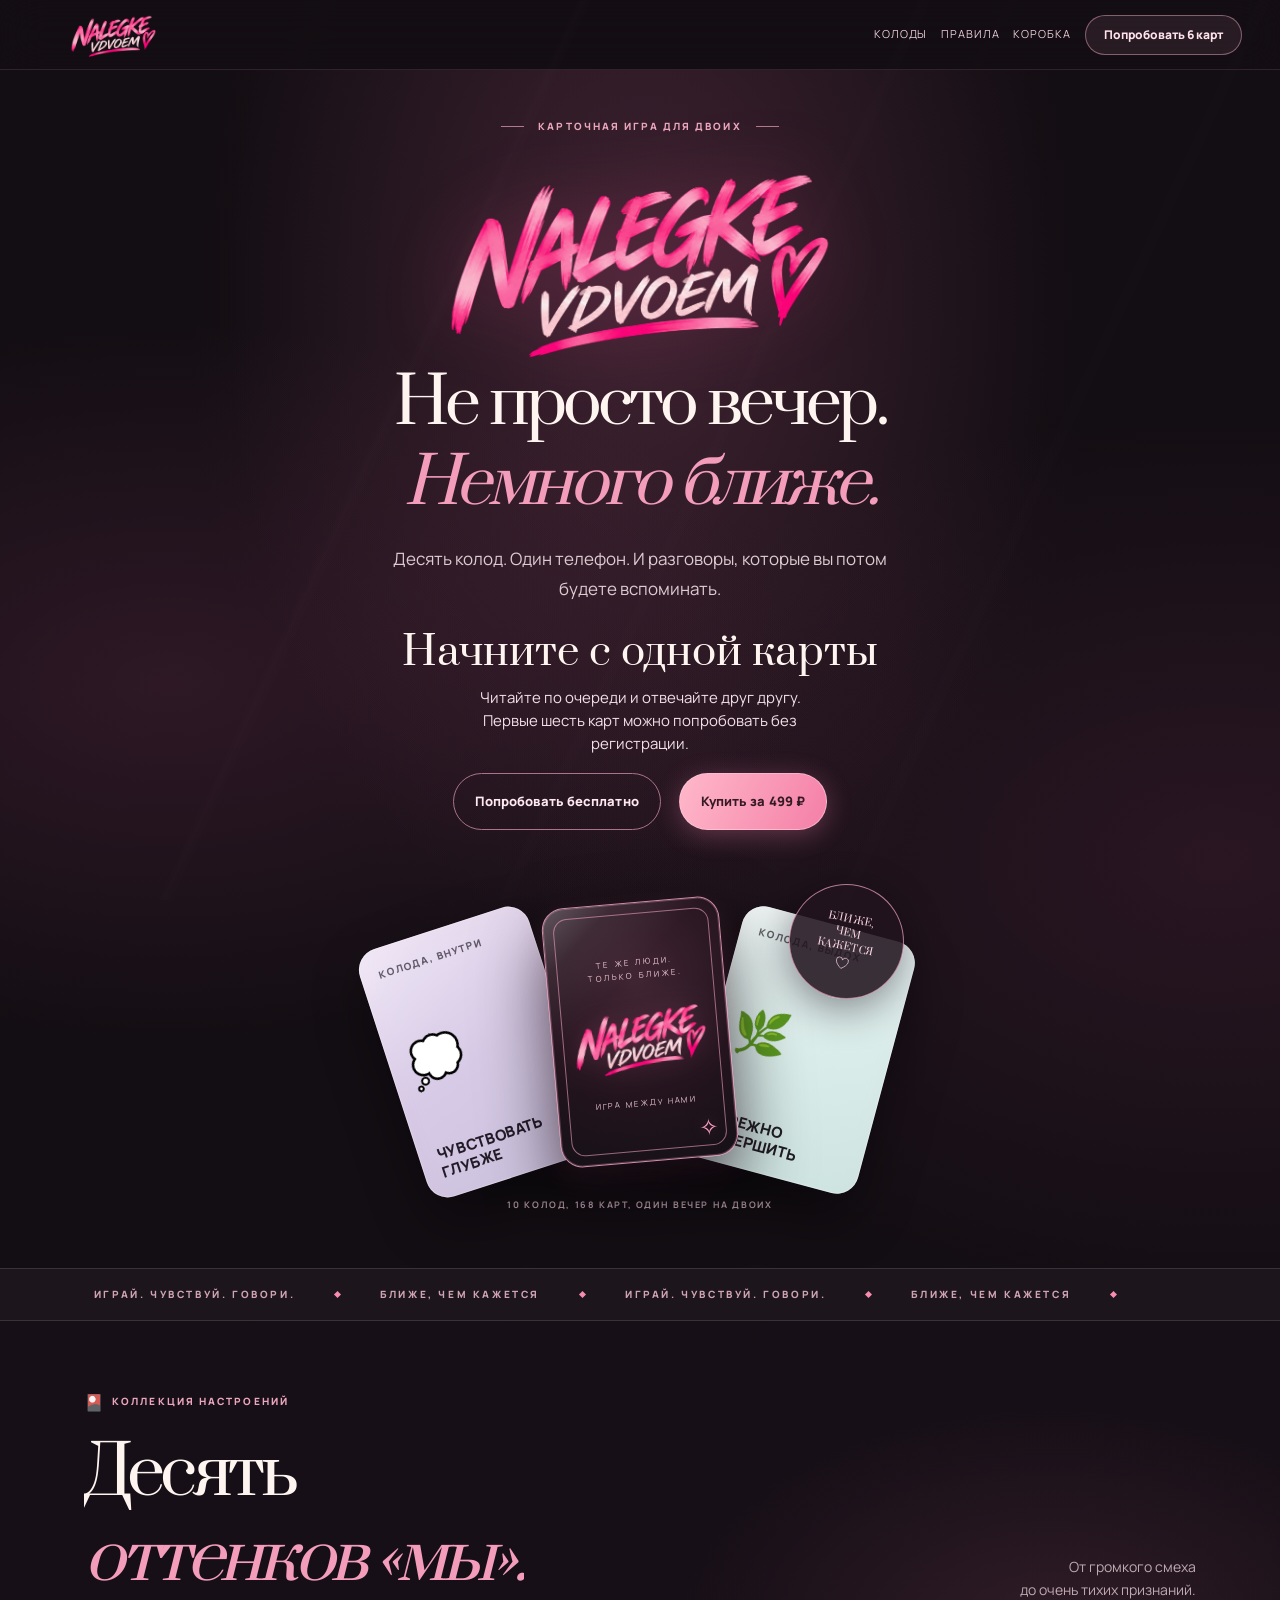
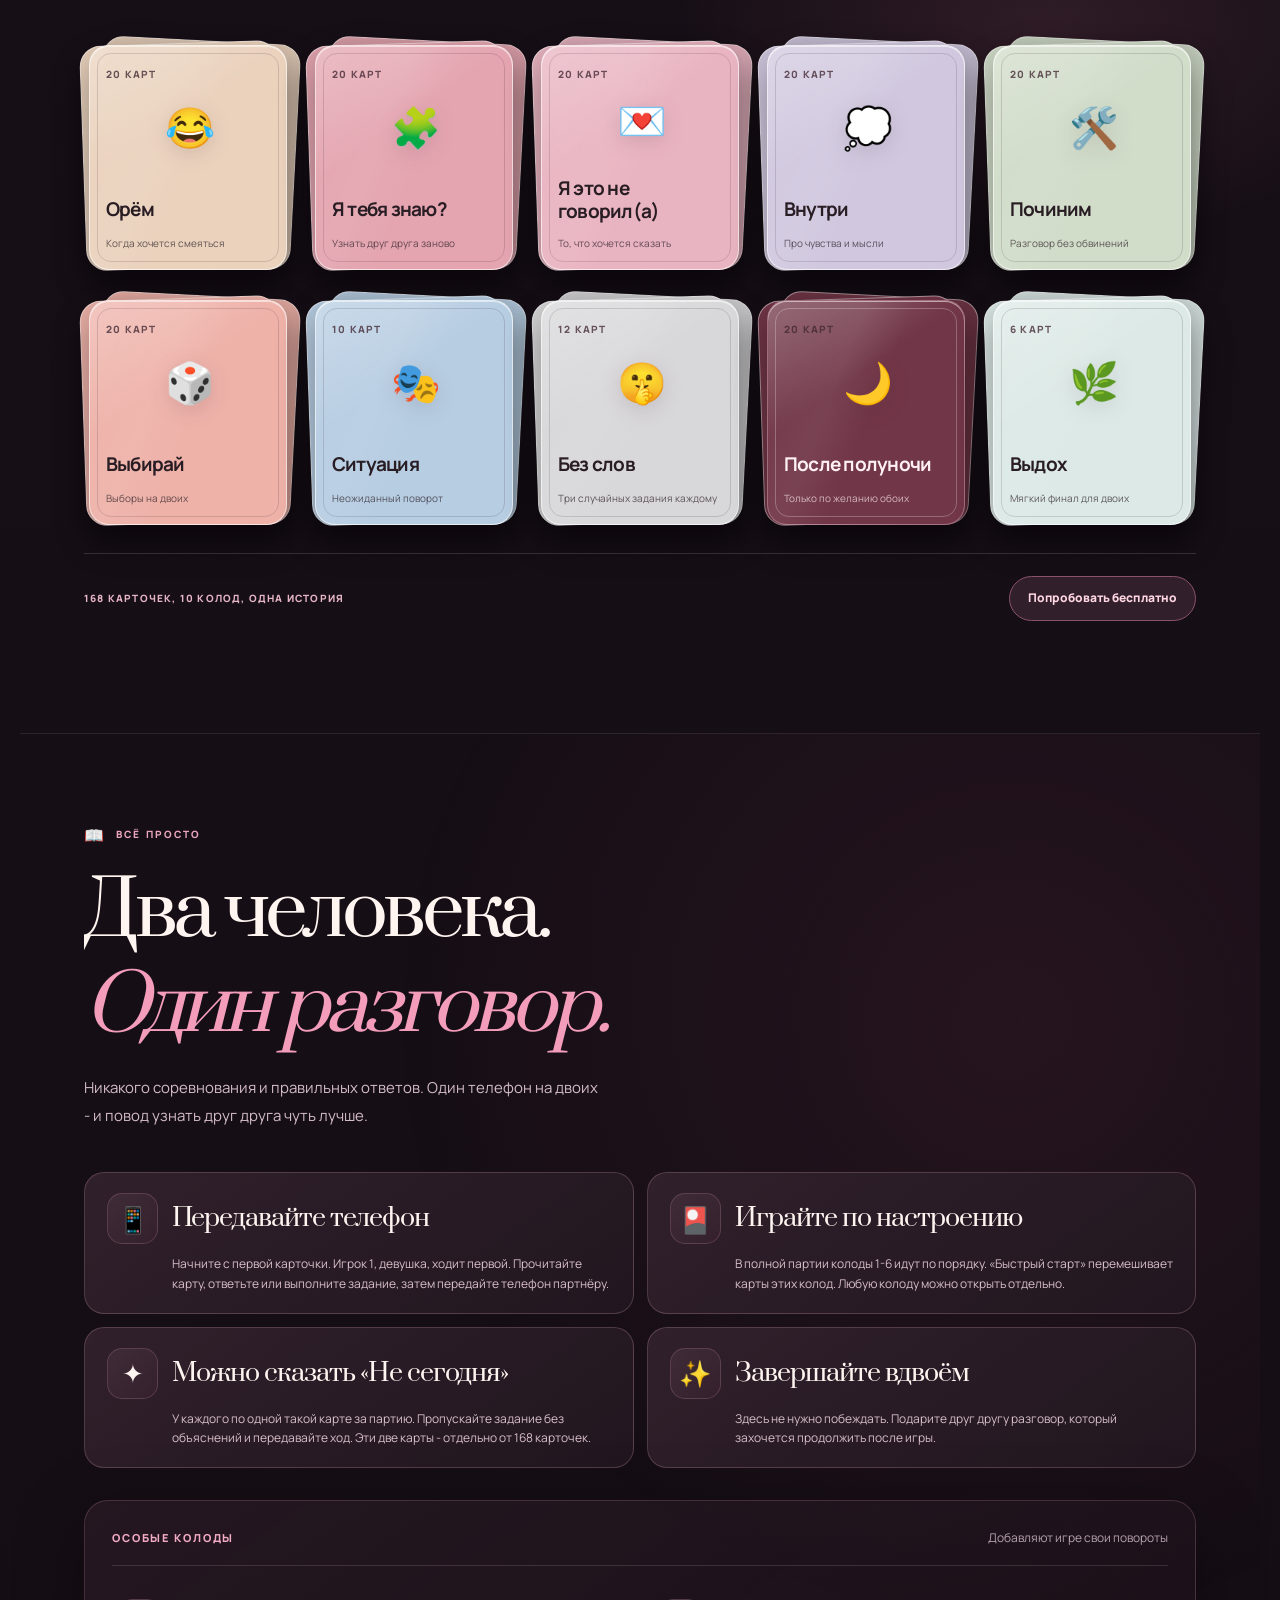
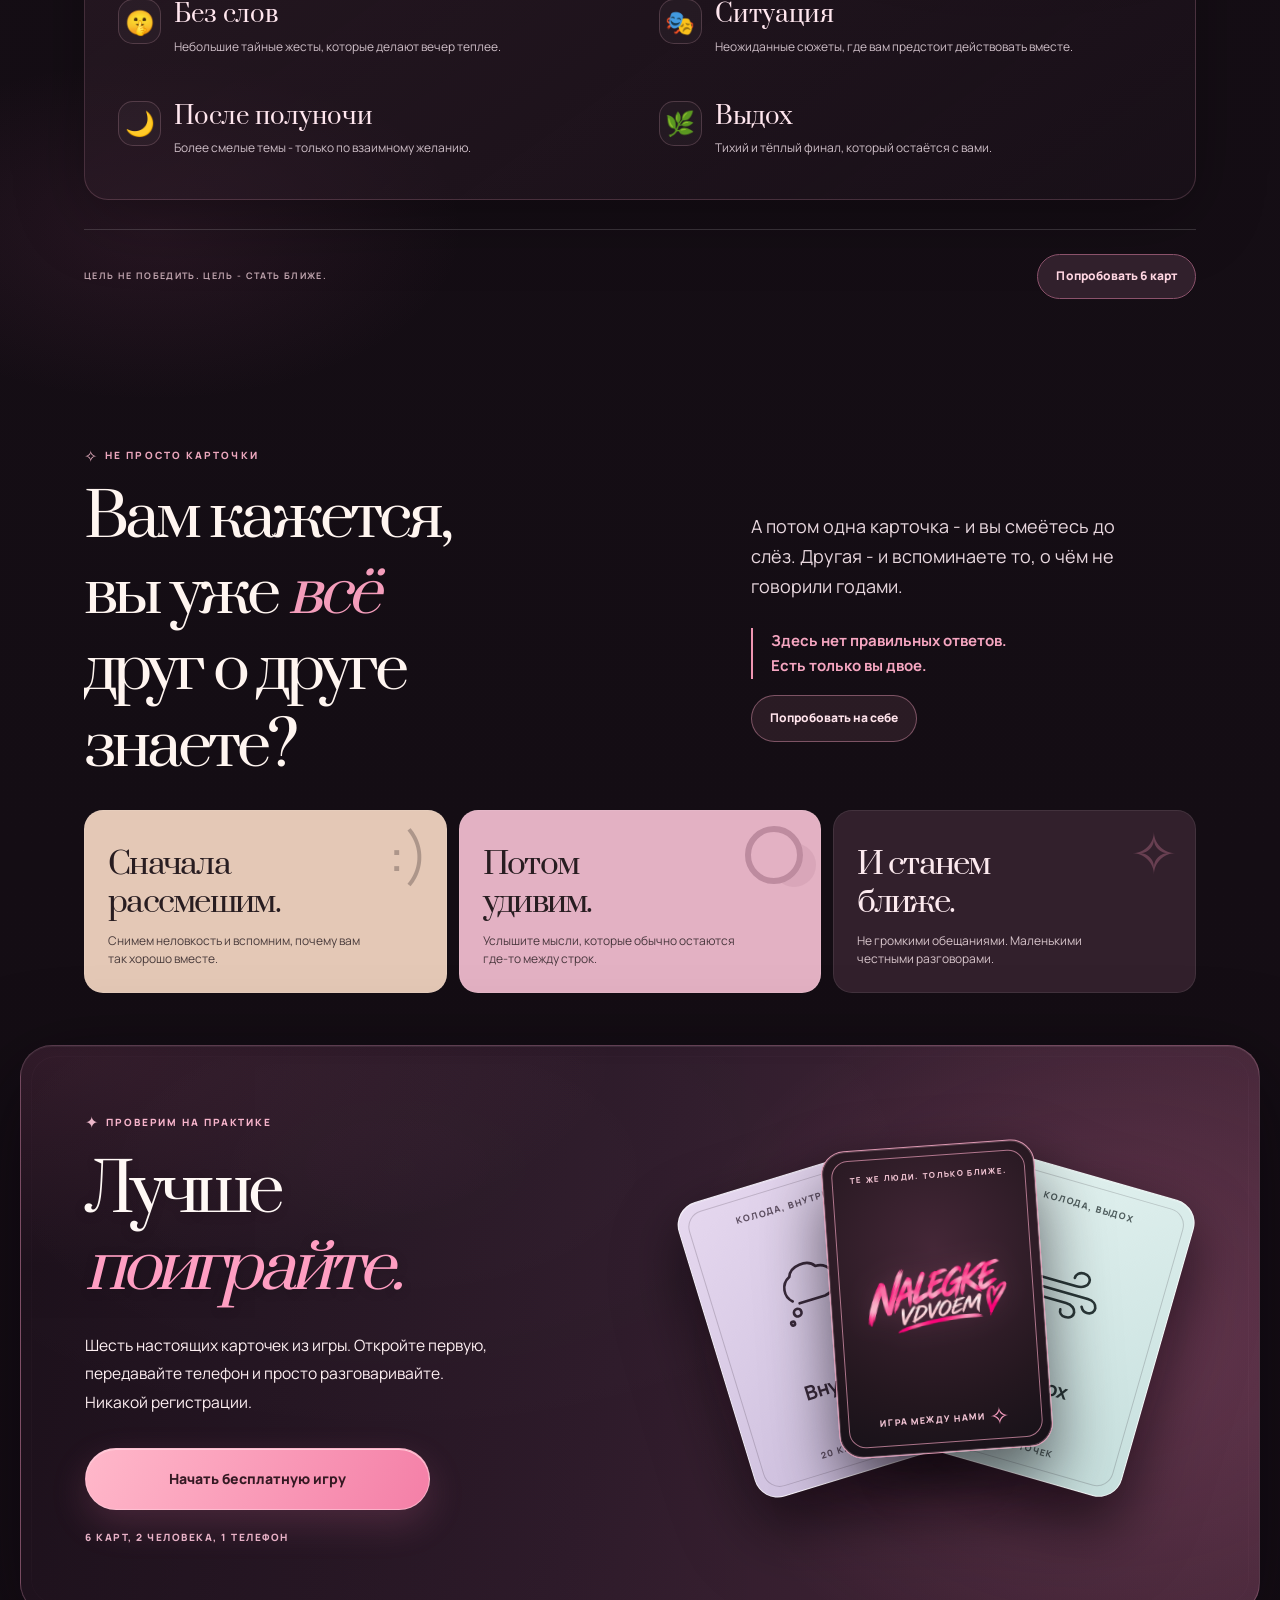
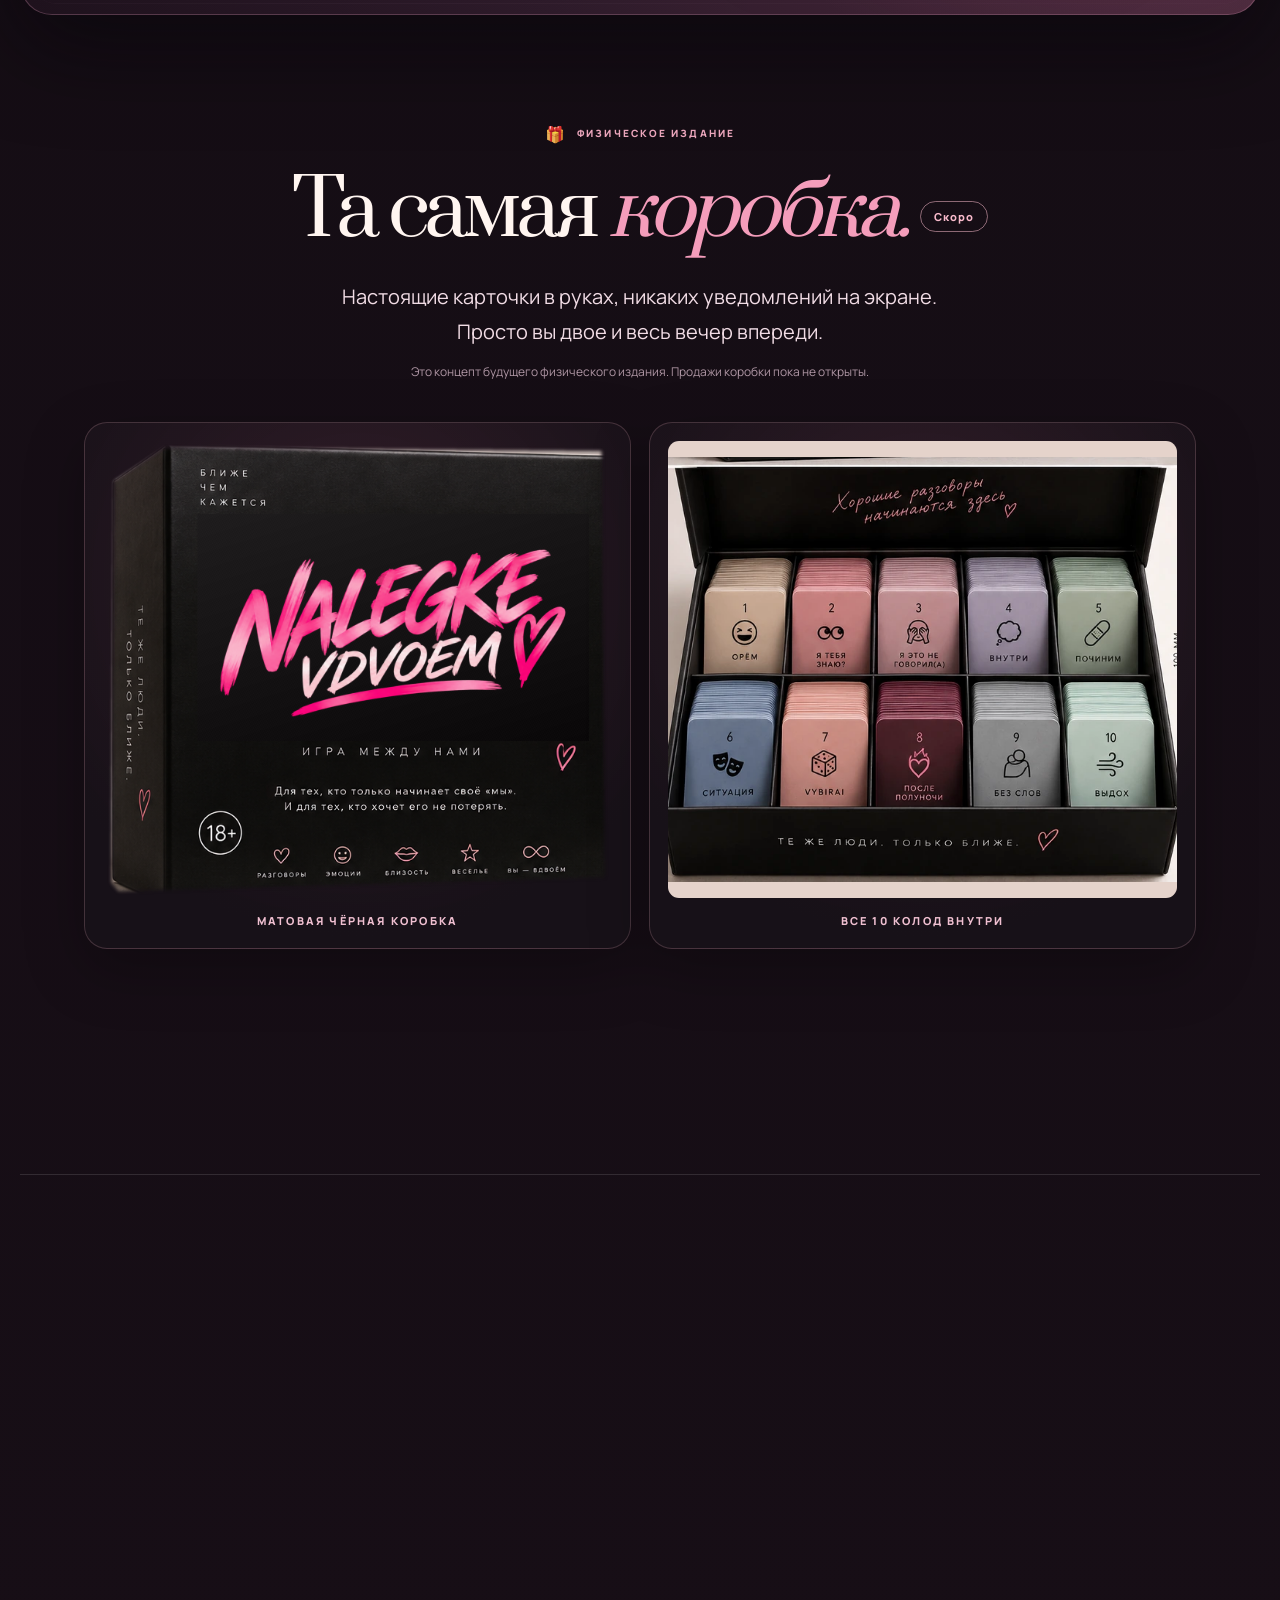
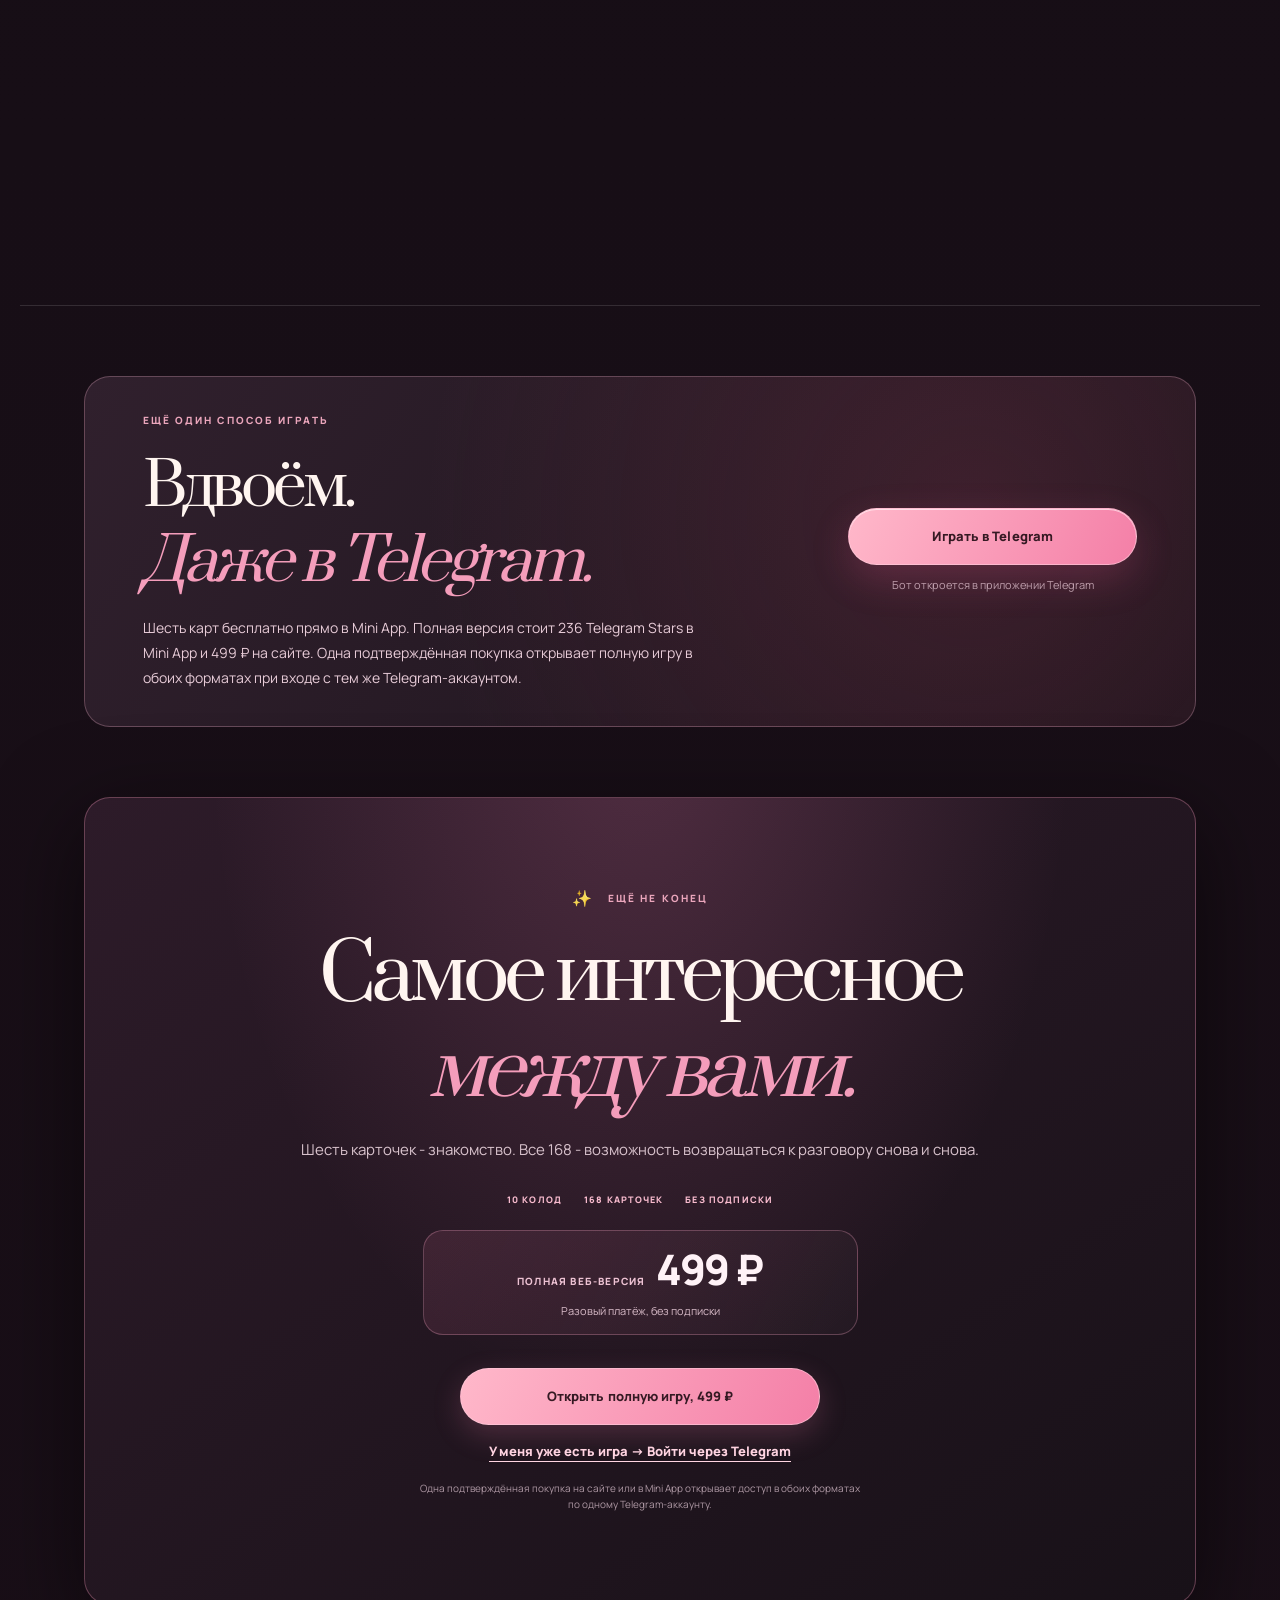
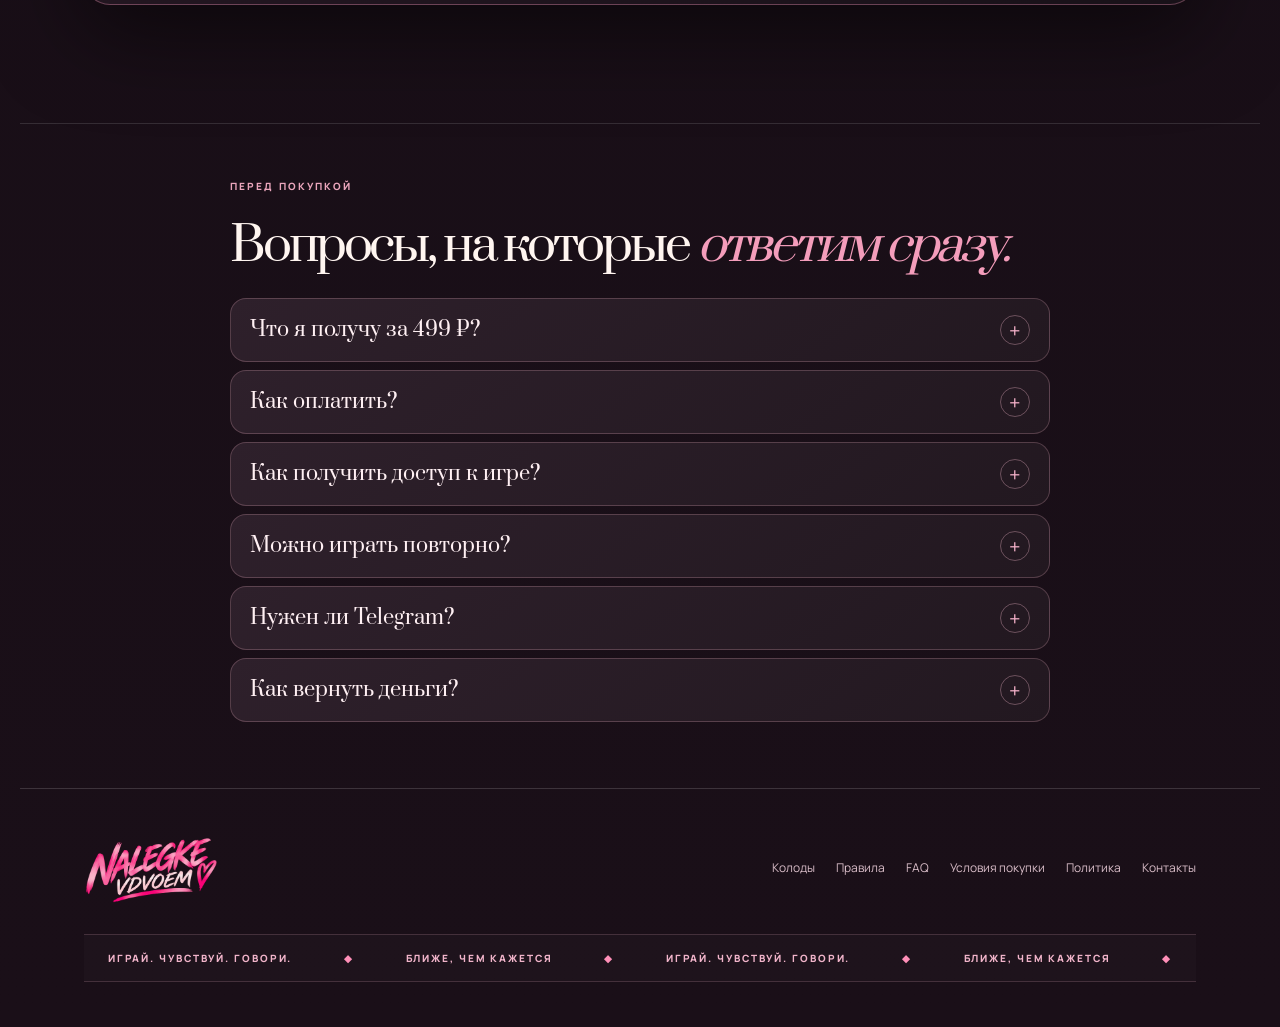
==== index.html @ 181eaa4a "Update public links and social image host" ====
<!doctype html>
<html lang="ru">
<head>
<meta charset="utf-8"/>
<meta content="width=device-width,initial-scale=1,viewport-fit=cover" name="viewport"/>
<meta content="#130e13" name="theme-color"/>
<meta content="Вдвоём налегке - игра для двоих. 168 авторских карточек в 10 колодах. Попробуйте 6 бесплатных карточек прямо в браузере." name="description"/>
<meta content="Вдвоём налегке - игра между нами" property="og:title"/>
<meta content="Вопросы, от которых смеются, смущаются и становятся ближе. Попробуйте 6 бесплатных карточек." property="og:description"/>
<title>Вдвоём налегке - игра для двоих</title>
<link href="https://fonts.googleapis.com" rel="preconnect"/>
<link crossorigin="" href="https://fonts.gstatic.com" rel="preconnect"/>
<link href="https://fonts.googleapis.com/css2?family=Manrope:wght@400;500;600;700;800&amp;family=Prata&amp;display=swap" rel="stylesheet"/>
<style>:root{color-scheme:dark;--bg:#130e13;--bg-2:#20151c;--pink:#f78caf;--pink-soft:#f8bacb;--cream:#fff1e9;--muted:#b6a5ad;--stroke:#ffffff23;--max:1220px;--serif:'Prata',Georgia,serif;--sans:'Manrope',Arial,sans-serif}
*{box-sizing:border-box}html{scroll-behavior:smooth;scroll-padding-top:92px}body{margin:0;background:var(--bg);color:var(--cream);font:400 15px/1.65 var(--sans);overflow-x:hidden}button,a{-webkit-tap-highlight-color:transparent}button{cursor:pointer;font:inherit}a{color:inherit;text-decoration:none}button:focus-visible,a:focus-visible{outline:3px solid #ffb9d6;outline-offset:4px}img{max-width:100%;display:block}h1,h2,h3,p,figure{margin:0}h1,h2,h3{font-weight:400}button:disabled{cursor:not-allowed}[hidden]{display:none!important}::selection{background:#f28bad;color:#23131c}.skip-link{position:absolute;z-index:50;top:-70px;left:20px;background:#fff;color:#111;padding:10px 16px}.skip-link:focus{top:10px}.section-shell{padding-inline:clamp(20px,5vw,70px);max-width:var(--max);margin-inline:auto}
.site-header{height:70px;position:sticky;top:0;z-index:20;display:flex;align-items:center;justify-content:space-between;gap:15px;padding-inline:clamp(18px,4vw,58px);border-bottom:1px solid var(--stroke);background:rgba(19,14,19,.68);backdrop-filter:blur(22px);-webkit-backdrop-filter:blur(22px);transition:background .3s,box-shadow .3s,height .3s}.site-header.scrolled{height:58px;background:rgba(20,14,20,.95);box-shadow:0 12px 45px #0007}.brand{display:flex;align-items:center;flex-shrink:0}.brand img{width:150px;height:52px;object-fit:contain;transition:width .35s,height .35s}.site-header.scrolled .brand img{width:126px;height:44px}.header-nav{display:flex;align-items:center;gap:clamp(10px,3vw,35px)}.header-nav .nav-info{font-size:12px;color:#d2c2c8;white-space:nowrap}.header-cta{height:40px;display:inline-flex;align-items:center;justify-content:center;gap:14px;border:1px solid #e1a0b6;border-radius:99px;background:transparent;padding:0 18px;color:#f6c4d4;font-size:12px;font-weight:800;white-space:nowrap}.header-cta span{font-size:17px;line-height:1}.header-cta:hover{background:#e89ab021}
.hero{position:relative;isolation:isolate;overflow:hidden;background:radial-gradient(ellipse at 50% 18%,#68314c33 0%,transparent 50%),#130e13}.hero-glow{position:absolute;z-index:-1;inset:0;pointer-events:none;background:radial-gradient(ellipse at 8% 47%,#6d2b5030,transparent 37%),radial-gradient(ellipse at 90% 54%,#4e26372e,transparent 36%)}.hero-inner{max-width:920px;min-height:710px;padding:48px 20px 55px;margin:0 auto;display:flex;align-items:center;flex-direction:column;text-align:center;position:relative}.eyebrow,.section-kicker{letter-spacing:.21em;font-size:10px;font-weight:800;color:#eba6bc}.eyebrow{display:flex;align-items:center;gap:14px;justify-content:center}.eyebrow-rule{height:1px;width:23px;background:#b2788d}.hero-logo{width:min(66vw,390px);height:auto;filter:drop-shadow(0 0 38px #dd466e34);margin:8px auto 0;transform-origin:center top;transition:opacity .08s}.hero-heading{font:400 clamp(34px,5vw,64px)/1.24 var(--serif);letter-spacing:-.055em;margin-top:-13px}.hero-heading em,.display-heading em{color:var(--pink);font-style:normal}.hero-copy{max-width:510px;color:#dccbd0;font-size:clamp(14px,2vw,17px);margin:21px auto 0;line-height:1.75}.hero-actions{margin-top:27px;display:flex;align-items:center;flex-direction:column;gap:11px;width:min(100%,410px)}.button{border:0;border-radius:99px;min-height:57px;padding:12px 21px;display:inline-flex;align-items:center;justify-content:center;gap:18px;text-align:center;font-size:13px;letter-spacing:.015em;font-weight:800;transition:transform .22s,background .22s,box-shadow .22s;line-height:1.45}.button:hover{transform:translateY(-2px)}.button:active{transform:scale(.99)}.button-primary{background:linear-gradient(115deg,#ffb8ca 0%,#f47fa7 100%);color:#351923;box-shadow:0 10px 30px #ee79a22a,0 0 0 1px #ffc1d1aa inset}.button-primary:hover{background:linear-gradient(115deg,#ffc9d6,#fb92b4);box-shadow:0 12px 38px #ee79a245}.button-circle{display:grid;place-items:center;margin-left:auto;width:29px;height:29px;border-radius:50%;background:#321c26;color:#f8b9cc;font-size:17px;font-weight:400;line-height:1}.hero-actions .button-primary{width:100%;padding-left:30px}.button-quiet{min-height:43px;padding:8px 20px;color:#e8b9c8;border:1px solid #ffffff1f;background:transparent}.hero-note{font-size:11px;color:#aa929c;margin-top:9px}.intro-fade{animation:rise .75s both}.intro-fade:nth-child(2){animation-delay:.08s}.intro-fade:nth-child(3){animation-delay:.14s}.intro-fade:nth-child(4){animation-delay:.22s}.intro-fade:nth-child(5){animation-delay:.29s}@keyframes rise{from{opacity:0;transform:translateY(16px)}to{opacity:1;transform:translateY(0)}}
.card-stage{position:relative;isolation:isolate;margin-top:15px;width:min(100%,490px);height:290px}.stage-orbit{position:absolute;inset:34px 11% 0;border-radius:50%;background:radial-gradient(ellipse at center,#a34f743c,transparent 65%);filter:blur(16px)}.show-card{width:155px;height:225px;border-radius:17px;position:absolute;left:50%;top:32px;display:flex;flex-direction:column;padding:15px;box-shadow:0 14px 25px #0804088a,0 0 0 1px #fff8 inset;transition:transform .45s cubic-bezier(.16,1,.3,1);overflow:hidden}.show-card.side-left{background:linear-gradient(145deg,#dfd5e7,#c8bfd9);color:#271d2e;transform:translateX(-134%) translateY(18px) rotate(-22deg)}.show-card.side-right{background:linear-gradient(145deg,#e4eff0,#c3dfe1);color:#241e28;transform:translateX(34%) translateY(18px) rotate(19deg)}.show-card.side{justify-content:space-between;align-items:flex-start;text-align:left}.show-card-no{font-size:9px;font-weight:800;letter-spacing:.05em}.show-card-symbol{font:normal 60px/1 var(--serif);align-self:center}.show-card-title{font-size:13px;line-height:1.3;font-weight:800}.show-front{border:1px solid #ad6d85;background:radial-gradient(circle at 50% 40%,#442a37,#1c161d 80%);color:#f9ccdc;transform:translateX(-50%) rotate(-5deg);z-index:2;align-items:center;justify-content:center;gap:14px}.show-front::after{content:"";position:absolute;inset:8px;border:1px solid #b57b908e;border-radius:11px;pointer-events:none}.show-front img{width:120px;filter:drop-shadow(0 0 7px #e66c9e42)}.show-top{font-size:8px;letter-spacing:.25em;text-align:center}.show-bottom{font-size:7px;letter-spacing:.2em}.show-heart{position:absolute;right:22px;bottom:20px;font:25px/1 Georgia;color:#f69abe}.card-stage:hover .side-left{transform:translateX(-145%) translateY(12px) rotate(-25deg)}.card-stage:hover .side-right{transform:translateX(46%) translateY(12px) rotate(22deg)}.seal{position:absolute;z-index:3;right:0;top:14px;width:99px;height:99px;border:1px solid #f49bbf87;border-radius:50%;background:rgba(30,18,30,.9);box-shadow:0 6px 30px #1008117a;display:flex;align-items:center;justify-content:center;flex-direction:column;transform:rotate(12deg);color:#f3c4d4}.seal span{font:normal 10px/1.4 var(--serif);letter-spacing:.05em}.seal svg{width:15px;height:15px;margin-top:2px}.stage-caption{font-size:9px;letter-spacing:.2em;font-weight:700;color:#a8939d;margin-top:5px}.ticker{position:relative;overflow:hidden;border-block:1px solid #ffffff20;padding:17px 0;background:#1c151b}.ticker-track{display:flex;white-space:nowrap;align-items:center;gap:40px;justify-content:center;min-width:max-content;margin-left:-70px}.ticker span{letter-spacing:.26em;font-size:10px;font-weight:800;color:#cfa3b3}.ticker i{width:5px;height:5px;background:#f78caf;transform:rotate(45deg)}
.intro-section{padding-block:105px 110px}.section-kicker{margin-bottom:22px}.intro-split{display:grid;grid-template-columns:1.15fr .85fr;gap:clamp(40px,7vw,130px);align-items:end}.display-heading{font:400 clamp(40px,5.3vw,76px)/1.25 var(--serif);letter-spacing:-.06em}.intro-side{max-width:370px;padding-bottom:12px}.intro-side>p:first-child{font-size:clamp(16px,2vw,21px);line-height:1.85;color:#e8d7de}.intro-accent{border-left:2px solid #ef95b1;padding-left:18px;margin-top:26px;color:#f6a6c1;font-weight:700;line-height:1.7}.text-action{padding:0 0 7px;display:inline-flex;gap:14px;align-items:center;margin-top:24px;color:#ffd5e2;border:0;border-bottom:1px solid #df849f;background:transparent;font-size:13px;font-weight:800}.text-action span{font-size:19px}.feature-grid{display:grid;grid-template-columns:repeat(3,1fr);gap:14px;margin-top:60px}.feature-card{min-height:310px;position:relative;padding:25px;border:1px solid #ffffff15;overflow:hidden;border-radius:22px;display:flex;align-items:flex-start;flex-direction:column;justify-content:flex-end}.feature-first{background:#e4c8b6;color:#281d21}.feature-second{background:#e3b1c3;color:#281d21}.feature-third{background:#32202c;color:#fce9ee}.feature-index{position:absolute;top:21px;left:24px;font-size:10px;font-weight:800;letter-spacing:.13em}.feature-graphic{position:absolute;right:18px;top:48px;opacity:.55}.feature-smile{font-size:94px;font-weight:400;line-height:1}.feature-circle{height:108px;width:108px;border:10px solid #633149;border-radius:50%;box-shadow:35px 17px 0 -10px #63314944}.feature-heart{font:100px/1 Georgia;color:#ed8dae}.feature-card h3{font:normal clamp(26px,3vw,41px)/1.2 var(--serif);letter-spacing:-.055em}.feature-card p{font-size:12px;line-height:1.7;margin-top:13px;opacity:.82;max-width:260px}
.decks-section{padding-block:80px 112px}.section-heading-row{display:flex;align-items:end;justify-content:space-between;gap:28px;margin-bottom:37px}.section-aside{color:#bfa9b2;font-size:14px;text-align:right}.decks-grid{display:grid;grid-template-columns:repeat(5,minmax(0,1fr));gap:12px}.deck-tile{--deck:#edd7c3;min-height:214px;display:flex;flex-direction:column;position:relative;overflow:hidden;color:#291d24;background:var(--deck);border:1px solid #fff5;border-radius:19px;padding:20px 16px;box-shadow:0 3px 0 #fff3 inset,0 9px 24px #0003;transition:transform .3s,box-shadow .3s}.deck-tile::before{content:"";position:absolute;inset:6px;border-radius:14px;border:1px solid #2517211c;pointer-events:none}.deck-tile:hover{transform:translateY(-6px) rotate(-.6deg);box-shadow:0 14px 36px #0005}.deck-index{font-size:9px;letter-spacing:.07em;font-weight:800}.deck-mark{margin:auto;align-self:center;font-size:43px;line-height:1;font-family:Georgia,serif;letter-spacing:-.09em}.deck-tile strong{font-size:clamp(14px,1.7vw,19px);line-height:1.22;min-height:25px;letter-spacing:-.04em}.deck-hint{font-size:10px;margin-top:8px;opacity:.7}.deck-night{color:#fff0f3}.deck-night::before{border-color:#ffffff3d}.decks-bottom{border-top:1px solid var(--stroke);margin-top:24px;padding-top:22px;display:flex;align-items:center;justify-content:space-between;gap:20px}.decks-bottom>span{font-size:10px;color:#e5b4c5;letter-spacing:.12em;font-weight:800}.button-small{min-height:45px;background:#31202c;color:#ffd6e2;border:1px solid #8b526b;font-size:12px;padding:10px 18px}
.demo-callout{position:relative;isolation:isolate;min-height:510px;padding-block:80px;overflow:hidden;border-radius:28px;background:radial-gradient(circle at 82% 55%,#a5527a43,transparent 43%),linear-gradient(135deg,#422333,#251720 65%);box-shadow:0 20px 95px #0006}.demo-callout-inner{max-width:500px;position:relative;z-index:2}.demo-callout .display-heading{font-size:clamp(49px,6.4vw,83px);line-height:1.25}.demo-callout p:not(.section-kicker){max-width:390px;color:#e8cbd4;line-height:1.8;margin-top:19px}.demo-callout .button{margin-top:29px;width:min(100%,342px);justify-content:space-between}.demo-stamp{display:block;margin-top:20px;font-size:9px;letter-spacing:.15em;color:#d49cb2;font-weight:800}.demo-decoration{position:absolute;right:-70px;bottom:50px;width:560px;height:360px;transform:rotate(14deg);pointer-events:none;opacity:.94}.decor-card{position:absolute;width:225px;height:330px;border-radius:23px;box-shadow:0 20px 40px #0008;border:1px solid #fff8}.decor-one{top:18px;left:48px;transform:rotate(-22deg);background:#dbbfdc}.decor-two{top:18px;left:216px;transform:rotate(18deg);background:#c8e4e2}.decor-three{top:2px;left:132px;transform:rotate(-5deg);background:#261820;color:#ef8cab;font-size:29px;font-weight:800;font-style:italic;line-height:1.1;display:grid;place-content:center;text-align:center;border:1px solid #d79bb5}.decor-three small{color:#f4cbd8;font-size:13px;font-style:normal;letter-spacing:.23em}
.product-section{display:grid;grid-template-columns:.85fr 1.15fr;gap:clamp(35px,5vw,75px);align-items:center;padding-block:125px}.product-copy>p:not(.section-kicker){margin-top:22px;font-size:15px;color:#dac6cc;line-height:1.85;max-width:370px}.product-copy>p:nth-of-type(2){font-weight:800;color:#ffe6ed}.product-note{display:flex;gap:12px;align-items:flex-start;max-width:370px;border-top:1px solid #ffffff2b;margin-top:32px;padding-top:18px;font-size:11px;line-height:1.65;color:#bda6b0}.dot{flex-shrink:0;width:7px;height:7px;border-radius:50%;background:var(--pink);margin-top:6px}.product-image{margin:0}.product-image img{border-radius:17px;box-shadow:0 20px 55px #0006;width:100%;height:auto;object-fit:contain}.product-image figcaption{font-size:9px;letter-spacing:.13em;color:#a58b97;margin-top:13px;text-align:right}
.access-section{padding-bottom:105px}.access-inner{position:relative;overflow:hidden;isolation:isolate;padding:90px 30px;display:flex;align-items:center;flex-direction:column;text-align:center;border-radius:26px;border:1px solid #ef96b656;background:linear-gradient(145deg,#2c1b29,#1b141e)}.access-glow{position:absolute;z-index:-1;inset:0;background:radial-gradient(ellipse at 50% -10%,#e277a837,transparent 55%)}.access-inner>.display-heading{font-size:clamp(40px,6vw,77px)}.access-inner>p:not(.section-kicker){margin-top:18px;max-width:590px;font-size:15px;color:#d8c2cc}.access-facts,.purchase-facts{display:flex;justify-content:center;gap:22px;flex-wrap:wrap;margin-top:30px}.access-facts span,.purchase-facts span{font-size:9px;color:#f8bbce;letter-spacing:.13em;font-weight:800}.access-inner>.button{margin-top:33px;width:min(100%,360px);justify-content:space-between}.access-disclaimer{font-size:10px;color:#ae98a4;max-width:440px;margin-top:17px;line-height:1.6}.footer{padding-block:38px 45px;border-top:1px solid #ffffff20;display:flex;align-items:center;justify-content:space-between;gap:25px;flex-wrap:wrap}.footer-brand img{width:135px}.footer-links{display:flex;gap:24px;flex-wrap:wrap}.footer-links a{font-size:12px;color:#d9bdc8}.footer>p{flex-basis:100%;font-size:10px;color:#8d7a83}
/* Fullscreen free card experience */
.game-dialog{position:fixed;inset:0;margin:auto;padding:0;width:100%;max-width:100%;height:100%;max-height:100dvh;border:0;background:#180f18;color:var(--cream);overflow:hidden}.game-dialog::backdrop{background:#09070ae8}.game-shell{height:100%;height:100dvh;max-width:830px;margin:auto;display:flex;flex-direction:column;background:radial-gradient(circle at 50% 38%,#5c334837,transparent 60%),#180f18;overflow-y:auto}.game-top{padding:11px 20px;min-height:66px;display:flex;align-items:center;justify-content:space-between;border-bottom:1px solid #fff2;flex-shrink:0}.game-brand{font-size:10px;letter-spacing:.18em;font-weight:800;color:#eeb7cb;display:flex;align-items:center;gap:9px}.game-brand-dot{width:8px;height:8px;border-radius:50%;background:#f18fb3}.icon-close{width:44px;height:44px;border-radius:50%;background:#ffffff0a;border:1px solid #fff3;color:#fff;display:grid;place-items:center;padding:10px}.icon-close svg{width:22px;height:22px}.game-content{display:flex;flex:1;flex-direction:column;max-width:600px;width:100%;margin:auto;padding:18px 20px max(22px,env(safe-area-inset-bottom,0px))}.game-counter{display:flex;justify-content:space-between;gap:12px;font-size:10px;letter-spacing:.12em;font-weight:800;color:#d8b1c1}.progress-line{height:3px;background:#ffffff25;border-radius:9px;overflow:hidden;margin-top:13px}.progress-line span{display:block;height:100%;width:16.66%;background:#f49bbd;transition:width .28s}.demo-card{--card-tone:#ead2bd;--card-ink:#291f23;position:relative;flex:1;display:flex;flex-direction:column;justify-content:space-between;min-height:360px;max-height:670px;padding:clamp(24px,5vw,45px);margin:26px 0 15px;background:var(--card-tone);color:var(--card-ink);border:1px solid #ffffff85;border-radius:27px;box-shadow:0 8px 0 -3px #b28898,0 27px 54px #0007;overflow-y:auto}.demo-card::after{content:"";position:absolute;inset:9px;border:1px solid #2718231b;border-radius:20px;pointer-events:none}.demo-card-head,.demo-card-foot{display:flex;justify-content:space-between;gap:10px;letter-spacing:.14em;font-size:10px;font-weight:800}.demo-card-main{padding-block:28px;margin:auto 0;max-width:100%}.demo-card-brand{font-size:9px;letter-spacing:.18em;font-weight:800;opacity:.6}.demo-card h2{font:400 clamp(30px,5vw,51px)/1.17 var(--serif);letter-spacing:-.07em;overflow-wrap:anywhere;margin:16px 0 25px}.demo-card-main p{font:500 clamp(15px,2.2vw,18px)/1.6 var(--sans);margin-top:12px}.demo-card-foot{border-top:1px solid #22111b28;padding-top:15px;font-size:8px;line-height:1.4}.demo-instruction{font-size:11px;color:#bea7b1;text-align:center;margin:0 auto 12px}.next-button{width:100%;min-height:57px;justify-content:space-between;flex-shrink:0;padding-left:26px}.card-enter{animation:deal .35s cubic-bezier(.2,.8,.3,1) both}@keyframes deal{from{opacity:.5;transform:translateY(18px) scale(.975)}to{opacity:1;transform:translateY(0) scale(1)}}
.purchase-panel{min-height:100%;padding:40px 25px max(30px,env(safe-area-inset-bottom,0px));max-width:600px;margin:auto;display:flex;flex-direction:column;justify-content:center;text-align:center;align-items:center}.purchase-spark{font:92px/1 Georgia;color:#f3a3c2;margin-bottom:23px}.purchase-panel .section-kicker{margin-bottom:18px}.purchase-panel .display-heading{font-size:clamp(37px,6vw,65px);line-height:1.3}.purchase-panel>p:not(.section-kicker){color:#dec7d2;max-width:420px;line-height:1.75;margin-top:18px;font-size:14px}.purchase-facts{gap:17px;margin:25px 0}.purchase-disabled{width:100%;border:1px solid #ffffff30;background:#ffffff08;border-radius:20px;padding:17px;display:flex;align-items:center;flex-direction:column;gap:5px;margin:6px auto 17px}.purchase-disabled span{font-size:10px;letter-spacing:.15em;color:#dcb9c7;font-weight:800}.purchase-disabled strong{font-size:18px;color:#f3b9d1}.purchase-disabled small{max-width:380px;color:#b7a1ab;font-size:11px}.purchase-panel .next-button{width:100%;max-width:520px}.purchase-close{margin-top:12px}
.has-reveal .reveal{opacity:1;transform:translateY(10px);transition:transform .75s}.has-reveal .reveal.in-view{transform:translateY(0)}
@media(min-width:1050px){.hero-inner{min-height:850px}.card-stage{height:322px;margin-top:35px}.show-card{top:30px;width:178px;height:260px}.seal{right:-20px;width:115px;height:115px}.stage-caption{margin-top:5px}.hero-actions{flex-direction:row;width:auto}.hero-actions .button-primary{min-width:325px}.feature-card{min-height:335px}}
@media(max-width:820px){.decks-grid{grid-template-columns:repeat(3,minmax(0,1fr))}.product-section{grid-template-columns:1fr;gap:30px}.product-copy{max-width:610px}.intro-split{grid-template-columns:1fr;gap:22px}.intro-side{max-width:600px}.intro-side>p:first-child{font-size:17px}.demo-decoration{right:-255px;opacity:.65}.intro-section{padding-block:78px}.product-section{padding-block:85px}}
@media(max-width:590px){.site-header{height:62px;padding-inline:18px}.site-header.scrolled{height:55px}.brand img{width:123px;height:43px}.site-header.scrolled .brand img{width:108px;height:39px}.header-nav .nav-info{display:none}.header-cta{height:38px;padding:0 13px;font-size:11px}.hero-inner{padding:41px 20px 43px;min-height:0}.eyebrow{font-size:9px;letter-spacing:.12em;gap:10px}.eyebrow-rule{width:14px}.hero-logo{width:min(83vw,340px);margin:13px auto 0}.hero-heading{font-size:clamp(33px,8.8vw,46px);margin-top:-7px;line-height:1.33}.hero-copy{margin-top:13px;font-size:13px;max-width:345px;line-height:1.7}.hero-actions{margin-top:22px;width:100%;max-width:350px;gap:7px}.hero-actions .button-primary{height:58px}.hero-note{margin-top:4px;font-size:10px}.card-stage{height:263px;width:min(100%,370px);margin-top:26px}.show-card{top:30px;width:137px;height:197px;border-radius:15px;padding:12px}.show-card.side-left{transform:translateX(-135%) translateY(13px) rotate(-19deg)}.show-card.side-right{transform:translateX(35%) translateY(13px) rotate(17deg)}.show-card-title{font-size:11px}.show-card-no{font-size:8px}.show-card-symbol{font-size:50px}.show-front img{width:112px}.show-top{font-size:7px}.seal{right:-4px;top:12px;width:78px;height:78px}.seal span{font-size:8px}.seal svg{width:12px}.stage-caption{max-width:280px;font-size:8px;line-height:1.6}.ticker{padding:13px 0}.ticker-track{gap:23px}.ticker span{font-size:9px;letter-spacing:.15em}.section-shell{padding-inline:22px}.intro-section{padding-block:83px 67px}.display-heading{font-size:clamp(40px,10vw,58px)}.section-kicker{font-size:9px;margin-bottom:19px}.intro-side>p:first-child{font-size:16px}.feature-grid{grid-template-columns:1fr;gap:10px;margin-top:36px}.feature-card{min-height:228px;padding:24px}.feature-card h3{font-size:35px}.feature-card p{font-size:12px}.feature-graphic{top:36px}.feature-smile{font-size:87px}.feature-heart{font-size:80px}.decks-section{padding-block:62px 78px}.section-heading-row{display:block;margin-bottom:23px}.section-aside{margin-top:13px;text-align:left;font-size:12px}.decks-grid{grid-template-columns:repeat(2,minmax(0,1fr));gap:9px}.deck-tile{border-radius:17px;min-height:187px;padding:16px 13px}.deck-tile::before{inset:5px;border-radius:13px}.deck-index{font-size:8px}.deck-mark{font-size:37px}.deck-tile strong{font-size:15px}.deck-hint{font-size:9px;margin-top:5px}.decks-bottom{display:flex;align-items:flex-start;flex-direction:column}.decks-bottom>span{font-size:9px}.decks-bottom .button{width:100%}.demo-callout{border-radius:18px;min-height:590px;padding-block:56px;overflow:hidden}.demo-callout .display-heading{font-size:clamp(47px,13vw,60px)}.demo-callout-inner{width:100%}.demo-callout .section-kicker{font-size:9px}.demo-callout p:not(.section-kicker){max-width:315px;font-size:13px}.demo-callout .button{width:100%;max-width:345px}.demo-stamp{font-size:8px}.demo-decoration{right:-78px;bottom:-210px;transform:rotate(8deg) scale(.58);transform-origin:bottom right;opacity:.6}.product-section{padding-block:75px 84px}.product-copy>p:not(.section-kicker){font-size:14px;margin-top:15px}.product-image figcaption{font-size:8px}.access-section{padding:0 16px 76px}.access-inner{padding:60px 18px;border-radius:21px}.access-inner>.display-heading{font-size:clamp(33px,9.7vw,50px)}.access-inner>p:not(.section-kicker){font-size:13px}.access-facts{gap:11px}.access-facts span{font-size:8px}.footer{padding-block:34px}.footer-brand img{width:130px}.footer-links{gap:18px}.footer>p{font-size:9px}.game-dialog{height:100%;max-height:100dvh}.game-top{min-height:58px;padding:8px 18px}.game-content{padding:15px 16px max(20px,env(safe-area-inset-bottom,0px))}.game-counter{font-size:9px}.demo-card{margin:19px 0 14px;min-height:270px;max-height:none;padding:23px;border-radius:22px}.demo-card::after{inset:7px;border-radius:17px}.demo-card-main{padding-block:17px}.demo-card h2{font-size:clamp(28px,8vw,39px);margin:10px 0 16px;line-height:1.2}.demo-card-main p{font-size:14px;line-height:1.55;margin-top:8px}.demo-card-head{font-size:9px}.demo-card-foot{font-size:7px}.purchase-panel{padding-inline:19px}.purchase-spark{font-size:67px;margin-bottom:12px}.purchase-panel .display-heading{font-size:36px}.purchase-panel>p:not(.section-kicker){font-size:13px}.purchase-facts{gap:10px}.purchase-facts span{font-size:8px}}
@media(max-width:350px){.brand img{width:106px}.site-header.scrolled .brand img{width:103px}.header-cta{padding:0 10px;gap:6px}.hero-inner{padding-inline:16px}.show-card{width:119px;height:183px}.card-stage{height:245px}.seal{right:-2px;width:70px;height:70px}.seal span{font-size:7px}.feature-card{min-height:224px}.deck-tile{min-height:188px;padding-inline:11px}.deck-tile strong{font-size:13px}.game-content{padding-inline:12px}.demo-card{padding:20px}.demo-card h2{font-size:27px}.demo-card-main p{font-size:13px}}
@media(prefers-reduced-motion:reduce){*,*::before,*::after{scroll-behavior:auto!important;animation:none!important;transition:none!important}}

.button-circle svg{display:block;width:15px;height:15px}.nav-arrow svg{display:block;width:15px;height:15px}.text-action-arrow svg{display:block;width:18px;height:18px}

/* ВДВОЁМ НАЛЕГКЕ / luxury web edition v2 - motion with purpose, no arrow glyphs */
:root{--bg:#120d12;--bg-2:#231621;--pink:#f49dbb;--cream:#fff5f0;--max:1240px}
body{background:radial-gradient(ellipse 78% 23% at 50% -7%,#672a4756,transparent 78%),linear-gradient(180deg,#160f16 0%,#100c11 47%,#1a1118 100%);}
body::before{content:"";position:fixed;inset:0;pointer-events:none;z-index:50;opacity:.09;background-image:radial-gradient(#fff8 0.38px,transparent 0.65px);background-size:5px 5px;mix-blend-mode:screen}
.site-header{border-bottom-color:#f0a6bf23}.site-header.scrolled{box-shadow:0 12px 30px #05030685}
.header-cta{border-color:#f4b3c275;background:#f6a6c31c;transition:background .24s,border-color .24s,transform .24s}.header-cta:hover{transform:translateY(-2px);background:#f4a2c034}.header-cta:active{transform:scale(.97)}
.button{position:relative;isolation:isolate;gap:0;overflow:hidden;letter-spacing:.007em;text-wrap:balance}
.button-primary{border:1px solid #ffcbdc9c;box-shadow:0 14px 38px #f15d9435,0 1px 0 #fff9 inset;transition:box-shadow .3s,transform .3s,border-color .3s}
.button-primary::before{content:"";pointer-events:none;position:absolute;z-index:-1;inset:-65% auto -65% -90%;width:44%;transform:skewX(-24deg);background:linear-gradient(90deg,transparent,#fff8,transparent);transition:left .68s cubic-bezier(.22,1,.36,1)}
.button-primary:hover::before{left:150%}
.button:active{transform:translateY(1px) scale(.988)}
.hero-inner{max-width:900px}.hero-logo{filter:drop-shadow(0 0 36px #e54e8b3b)}
.hero-heading{letter-spacing:-.06em}.hero-heading em{font-style:italic;font-weight:400}.display-heading{letter-spacing:-.065em}.display-heading em{font-style:italic}
.hero-glow{background:radial-gradient(ellipse at 50% 18%,#d6518b13,transparent 45%),radial-gradient(ellipse at 13% 49%,#742c5634,transparent 39%),radial-gradient(ellipse at 95% 63%,#6428412f,transparent 38%)}
.hero .card-stage{animation:showcase-breathe 9s ease-in-out infinite;transform-origin:center center}
@keyframes showcase-breathe{0%,100%{filter:drop-shadow(0 8px 20px #0006);transform:translateY(0)}50%{filter:drop-shadow(0 17px 29px #0007);transform:translateY(-6px)}}
.show-front{box-shadow:0 21px 43px #09040a99,0 0 0 1px #df9eaf60}.stage-caption{letter-spacing:.16em}
.hero-note{letter-spacing:.045em}
.intro-section{padding-bottom:86px}
.intro-side .text-action{min-height:47px;padding:11px 18px;margin-top:24px;border:1px solid #e69bb470;border-radius:999px;background:#eb9ab21b;color:#ffe3eb;font-size:12px;transition:background .2s,transform .2s}
.intro-side .text-action:hover{transform:translateY(-3px);background:#ef9fb531}
.feature-card{transition:transform .35s cubic-bezier(.22,1,.36,1),box-shadow .35s}.feature-card:hover{transform:translateY(-7px);box-shadow:0 22px 55px #0005}
.decks-section{padding-top:72px}
.decks-grid{gap:20px 18px}
.deck-tile{--deal-delay:0ms;isolation:isolate;min-height:225px;margin:6px 5px 4px;padding:0;background:transparent;border:0;box-shadow:none;overflow:visible;color:#291d24;transition:transform .5s cubic-bezier(.22,1,.36,1),filter .5s}
.deck-tile::before{display:none}.deck-tile::after{display:none}
.deck-tile .deck-face{position:relative;z-index:3;overflow:hidden;display:flex;flex-direction:column;min-height:225px;width:100%;height:100%;padding:20px 16px 18px;background:linear-gradient(145deg,#fff4 0%,transparent 38%),var(--deck);border:1px solid #ffffffa0;border-radius:20px;box-shadow:0 16px 36px #06030755,0 1px 0 #fff8 inset;transition:transform .55s cubic-bezier(.22,1,.36,1),box-shadow .55s;transform-origin:center 90%}
.deck-face::before{content:"";position:absolute;inset:7px;border:1px solid #2b162627;border-radius:14px;pointer-events:none}.deck-face::after{content:"";position:absolute;inset:0;pointer-events:none;background:linear-gradient(112deg,transparent 5%,#fff7 35%,transparent 52%);opacity:.13}
.deck-tile .stack-leaf{position:absolute;z-index:0;inset:0;border-radius:21px;border:1px solid #fff7;background:var(--deck);transform-origin:center 90%;box-shadow:0 15px 30px #07030845;transition:transform .6s cubic-bezier(.16,1,.3,1)}
.deck-tile .stack-leaf-back{transform:translate(4px,-5px) rotate(3deg);filter:brightness(.92)}
.deck-tile .stack-leaf-middle{z-index:1;transform:translate(-3px,-2px) rotate(-2deg);filter:brightness(.97)}
.deck-tile:hover{transform:translateY(-6px);box-shadow:none;filter:drop-shadow(0 15px 12px #0002)}
.deck-tile:hover .deck-face{transform:translateY(-8px) rotate(-1deg);box-shadow:0 25px 55px #06030770}
.deck-tile:hover .stack-leaf-back{transform:translate(9px,-10px) rotate(8deg)}
.deck-tile:hover .stack-leaf-middle{transform:translate(-9px,-6px) rotate(-6deg)}
.deck-tile:nth-child(2n):hover .deck-face{transform:translateY(-8px) rotate(1deg)}
.deck-tile:nth-child(2n):hover .stack-leaf-back{transform:translate(-8px,-8px) rotate(-6deg)}
.deck-tile:nth-child(2n):hover .stack-leaf-middle{transform:translate(8px,-5px) rotate(5deg)}
.deck-tile .deck-index,.deck-tile .deck-mark,.deck-tile strong,.deck-tile .deck-hint{position:relative;z-index:2}
.deck-tile .deck-mark{font-family:var(--serif);font-weight:400;opacity:.78;transition:transform .5s cubic-bezier(.22,1,.36,1)}.deck-tile:hover .deck-mark{transform:translateY(-7px) scale(1.12)}
.deck-tile .deck-hint{line-height:1.4}.deck-night{color:#fff0f3}.deck-night .deck-face{border-color:#e8c0cc66}.deck-night .deck-face::before{border-color:#ffffff42}
@keyframes stack-arrive{0%{opacity:.25;transform:translateY(25px) scale(.97) rotate(-2.5deg)}100%{opacity:1;transform:translateY(0) scale(1) rotate(0)}}
.deck-tile.dealt{animation:stack-arrive .76s both cubic-bezier(.2,.8,.25,1);animation-delay:var(--deal-delay)}
.rules-section{position:relative;padding-top:103px;padding-bottom:115px;border-top:1px solid #ffffff18;background:radial-gradient(ellipse at 80% 23%,#863a5625,transparent 44%)}
.rules-heading{max-width:680px;margin-bottom:43px}.rules-heading .display-heading{font-size:clamp(42px,6vw,76px)}.rules-heading>p:last-child{max-width:520px;margin-top:19px;color:#d4bcc6;font-size:15px;line-height:1.85}
.rule-grid{display:grid;grid-template-columns:repeat(4,minmax(0,1fr));gap:12px}.rule-item{position:relative;min-height:315px;display:flex;flex-direction:column;padding:26px 21px 28px;border:1px solid #e6b4c029;border-radius:20px;background:linear-gradient(160deg,#31202b9c,#1b131bc0 70%);overflow:hidden;transition:background .3s,transform .3s}.rule-item:hover{transform:translateY(-5px);background:linear-gradient(160deg,#402535b8,#1b131bcf 70%)}
.rule-no{font-size:10px;font-weight:800;color:#e6a3ba;letter-spacing:.18em}.rule-sigil{margin:21px 0 16px;width:64px;height:64px;display:grid;place-items:center;border:1px solid #f0b3c12c;border-radius:50%;background:#f4a5bb0f;box-shadow:0 0 30px #e96d9c10}.rule-sigil svg{width:41px;height:41px;fill:none;stroke:#f4a6c1;stroke-linecap:round;stroke-linejoin:round;stroke-width:2.5}.rule-item h3{font:400 clamp(19px,2vw,25px)/1.28 var(--serif);letter-spacing:-.04em;min-height:60px}.rule-item p{font-size:12px;line-height:1.8;color:#cbb6c0;margin-top:14px}.rules-foot{display:flex;justify-content:space-between;align-items:center;gap:20px;padding-top:24px;border-top:1px solid #ffffff25;margin-top:29px}.rules-foot span{font-size:9px;font-weight:700;letter-spacing:.15em;color:#bfa3ad}.rules-foot .button{white-space:nowrap}
.demo-callout{border:1px solid #eeb4c23c;box-shadow:0 25px 85px #0008,0 0 80px #e99caa10 inset}.demo-callout::after{content:"";position:absolute;inset:0;pointer-events:none;opacity:.32;background:radial-gradient(ellipse at 30% 20%,#fff1,transparent 52%)}.demo-callout-inner{z-index:3}.demo-decoration{filter:drop-shadow(0 15px 23px #0003)}
.product-section{display:grid;grid-template-columns:minmax(0,.83fr) minmax(0,1.17fr);gap:clamp(30px,5vw,72px);padding-block:135px 122px;align-items:center}
.product-copy .display-heading{font-size:clamp(47px,5.7vw,79px)}.product-copy>p:not(.section-kicker){line-height:1.85}
.box-spec{display:flex;flex-wrap:wrap;gap:8px;margin-top:23px}.box-spec span{font-size:9px;font-weight:800;letter-spacing:.08em;padding:8px 10px;border:1px solid #f6c4d536;border-radius:99px;color:#eac1d0;background:#f1a1ba0d}
.product-gallery{position:relative;min-width:0;display:grid;grid-template-columns:1fr .48fr;align-items:end;gap:13px;overflow:visible;filter:drop-shadow(0 25px 35px #0006)}
.product-gallery figure{margin:0;position:relative}.box-main-shot{min-height:410px;isolation:isolate;position:relative;display:flex;align-items:center;justify-content:center;background:radial-gradient(circle at 50% 48%,#65304656,transparent 63%),linear-gradient(145deg,#241620,#1c141b);border:1px solid #e6acc12b;border-radius:28px;overflow:hidden}
.box-main-shot img{position:relative;z-index:2;width:110%;height:auto;max-width:none;object-fit:contain;filter:drop-shadow(8px 21px 20px #000a);transform:rotate(-3deg) translateY(15px);transition:transform .7s cubic-bezier(.22,1,.36,1)}
.box-main-shot:hover img{transform:rotate(0deg) translateY(1px) scale(1.035)}
.box-halo{position:absolute;z-index:0;width:80%;aspect-ratio:1;top:10%;left:13%;border-radius:50%;background:radial-gradient(circle,#cf75924f,transparent 62%);filter:blur(25px)}
.box-corner-tag{position:absolute;z-index:3;left:20px;top:20px;font-size:9px;letter-spacing:.14em;color:#e9b3c3}
.box-main-shot figcaption{position:absolute;z-index:3;bottom:14px;left:14px;right:14px;font-size:8px;letter-spacing:.14em;color:#e7c8d0;text-align:center;text-shadow:0 1px 8px #000}
.box-detail-shot{margin-bottom:16px!important;background:linear-gradient(145deg,#dbc8bf,#f3e9e2);border:5px solid #2b1b23;border-radius:20px;overflow:hidden;box-shadow:0 18px 37px #0006;transform:translateX(-16px) rotate(4deg);transition:transform .7s cubic-bezier(.22,1,.36,1)}
.box-detail-shot:hover{transform:translateX(-12px) rotate(0deg) scale(1.03)}.box-detail-shot img{aspect-ratio:1/1.2;object-fit:cover;width:100%;object-position:12% center}.box-detail-shot figcaption{position:absolute;bottom:0;left:0;right:0;background:#1b131bdd;color:#ffe0e7;min-height:42px;display:grid;place-items:center;text-align:center;font-size:8px;letter-spacing:.07em;padding:7px}
.audience-section{padding-block:105px 115px;border-top:1px solid #ffffff1f}.audience-intro{text-align:center;margin:0 auto 40px;max-width:760px}.audience-intro .display-heading{font-size:clamp(36px,6vw,74px)}.audience-grid{display:grid;grid-template-columns:repeat(3,minmax(0,1fr));gap:14px}.audience-card{min-height:260px;border:1px solid #f6b4c62e;background:linear-gradient(160deg,#291b269a,#1b131b 78%);border-radius:23px;padding:29px 28px 32px;display:flex;flex-direction:column;transition:transform .35s,background .35s}.audience-card:hover{transform:translateY(-5px);background:#382333}.audience-mark{font-size:9px;color:#e6aac1;letter-spacing:.14em;font-weight:800}.audience-card h3{font:400 clamp(25px,2.8vw,36px)/1.24 var(--serif);letter-spacing:-.05em;margin:auto 0 16px}.audience-card p{font-size:12px;color:#d2bac5;line-height:1.8}
.access-section{padding-bottom:118px}.access-inner{box-shadow:0 24px 90px #0008}.footer{border-top:1px solid #ffffff27}
/* Typography enters like a page turning, never a typewriter */
@keyframes headline-unveil{from{opacity:.15;clip-path:inset(8% 0 98% 0);transform:translateY(22px)}to{opacity:1;clip-path:inset(0 0 0 0);transform:translateY(0)}}
.has-reveal .display-heading.reveal,.has-reveal .rules-heading.reveal .display-heading,.has-reveal .audience-intro.reveal .display-heading{opacity:1;transform:none}
.has-reveal .display-heading.reveal.in-view,.has-reveal .rules-heading.reveal.in-view .display-heading,.has-reveal .audience-intro.reveal.in-view .display-heading{animation:headline-unveil .9s cubic-bezier(.22,1,.36,1) both}
.has-reveal .rule-item.reveal.in-view,.has-reveal .audience-card.reveal.in-view{transition-delay:.05s}
@media(max-width:1000px){.rule-grid{grid-template-columns:repeat(2,minmax(0,1fr))}.rule-item{min-height:260px}.product-section{grid-template-columns:1fr}.product-gallery{max-width:700px;margin:0 auto}.audience-grid{gap:10px}}
@media(max-width:590px){
  .header-cta{min-width:100px}.hero-inner{padding-top:34px}.hero-logo{width:min(82vw,335px)}.hero-heading{line-height:1.28;font-size:clamp(32px,9vw,46px)}
  .intro-section{padding-bottom:52px}.decks-section{padding-top:56px;padding-bottom:69px}.decks-grid{gap:19px 11px}
  .deck-tile{min-height:192px;margin:5px 4px 4px}.deck-tile .deck-face{padding:16px 12px;min-height:192px;border-radius:18px}.deck-tile .stack-leaf{border-radius:18px}.deck-tile .deck-mark{font-size:37px}.deck-tile strong{font-size:clamp(13px,3.8vw,17px)}.deck-tile .deck-hint{font-size:9px}.deck-tile .deck-index{font-size:8px}
  .rules-section{padding-top:77px;padding-bottom:76px}.rules-heading{margin-bottom:29px}.rules-heading>p:last-child{font-size:13px}.rule-grid{grid-template-columns:1fr 1fr;gap:9px}.rule-item{min-height:267px;padding:20px 15px 22px;border-radius:17px}.rule-sigil{width:50px;height:50px;margin:20px 0 13px}.rule-sigil svg{width:32px;height:32px}.rule-no{font-size:9px}.rule-item h3{font-size:19px;min-height:50px}.rule-item p{font-size:11px;line-height:1.6;margin-top:12px}.rules-foot{flex-direction:column;align-items:stretch}.rules-foot span{text-align:center;font-size:8px}.rules-foot .button{width:100%}
  .product-section{padding-block:84px}.product-gallery{grid-template-columns:minmax(0,1fr) minmax(0,.36fr);gap:5px}.box-main-shot{min-height:270px;border-radius:20px}.box-main-shot img{width:132%;transform:translateY(11px) rotate(-3deg)}.box-detail-shot{border-width:3px;border-radius:13px;transform:translateX(-6px) rotate(4deg);margin-bottom:12px!important}.box-detail-shot figcaption{font-size:6px;padding:5px;min-height:32px}.box-corner-tag{left:12px;top:13px;font-size:7px}.box-main-shot figcaption{font-size:7px;line-height:1.5}.product-copy .display-heading{font-size:clamp(40px,11vw,60px)}
  .audience-section{padding-top:76px;padding-bottom:84px}.audience-intro{margin-bottom:23px}.audience-grid{grid-template-columns:1fr}.audience-card{min-height:188px;padding:25px 23px}.audience-card h3{margin:26px 0 9px;font-size:29px}.audience-card p{font-size:12px}
  .game-dialog{background:#150f17}.game-content{overscroll-behavior:contain}.demo-card{box-shadow:0 8px 0 -3px #b28898,0 22px 45px #0008}
}
@media(max-width:350px){.rule-grid{grid-template-columns:1fr 1fr}.rule-item{padding:17px 12px 19px;min-height:278px}.rule-item h3{font-size:17px}.rule-item p{font-size:10px}.deck-tile .deck-face{padding:13px 10px}.box-main-shot{min-height:245px}}
@media(prefers-reduced-motion:reduce){.hero .card-stage{animation:none!important}.deck-tile.dealt{animation:none!important}.has-reveal .display-heading.reveal.in-view,.has-reveal .rules-heading.reveal.in-view .display-heading,.has-reveal .audience-intro.reveal.in-view .display-heading{animation:none!important}.box-main-shot img,.box-detail-shot{transition:none!important}}

body::before{opacity:.035;background-size:7px 7px}
.product-gallery .box-detail-shot img{height:auto;aspect-ratio:1/1.12;object-fit:cover}

.box-main-shot{background:radial-gradient(circle at 49% 40%,#8b4b6685,transparent 66%),linear-gradient(150deg,#2b1a28,#19121b 90%)}
@media(max-width:590px){
  .rule-grid{grid-template-columns:1fr;gap:10px}
  .rule-item{display:grid;grid-template-columns:66px minmax(0,1fr);grid-template-rows:auto auto;column-gap:16px;min-height:0;padding:20px 19px 22px;align-items:start}
  .rule-no{grid-column:1;grid-row:1;font-size:10px;padding-top:2px}
  .rule-sigil{grid-column:1;grid-row:2;margin:13px 0 0;width:53px;height:53px}
  .rule-item h3{grid-column:2;grid-row:1;min-height:0;font-size:21px;line-height:1.25}
  .rule-item p{grid-column:2;grid-row:2;margin-top:11px;font-size:12px;line-height:1.7}
  .product-gallery{display:block;position:relative;padding-bottom:37px;max-width:530px;margin:0 auto}
  .box-main-shot{min-height:340px;border-radius:23px}
  .box-main-shot img{width:107%;height:auto;transform:translateY(6px) rotate(-3deg)}
  .box-main-shot:hover img{transform:translateY(3px) rotate(-1deg)}
  .product-gallery .box-detail-shot{position:absolute;z-index:5;right:-5px;bottom:0;width:33%;margin:0!important;border-width:3px;border-radius:14px;transform:rotate(5deg)}
  .product-gallery .box-detail-shot img{height:auto;aspect-ratio:1/1.2}
}
@media(max-width:350px){.box-main-shot{min-height:288px}.rule-item{padding:17px 14px 18px;grid-template-columns:56px minmax(0,1fr);column-gap:12px}.rule-item h3{font-size:19px}.rule-item p{font-size:11px}.rule-sigil{width:46px;height:46px}}

/* V3 editorial refinements - user-approved game copy */
.header-nav{gap:clamp(8px,2vw,25px)}.header-nav .nav-info{transition:color .2s}.header-nav .nav-info:hover{color:#ffd4e2}.site-header{justify-content:space-between}
.section-emoji{display:inline-flex;vertical-align:middle;align-items:center;justify-content:center;margin-right:8px;font-size:16px;letter-spacing:0;font-weight:400;line-height:1;filter:saturate(.8)}
.deck-tile .deck-mark{font-family:Apple Color Emoji,Segoe UI Emoji,Noto Color Emoji,sans-serif;filter:drop-shadow(0 5px 10px #42243622);font-size:44px;opacity:1;line-height:1.2}.deck-tile .deck-hint{line-height:1.35}.deck-tile:hover .deck-mark{transform:translateY(-7px) scale(1.08)}
.rules-section{padding-top:92px;padding-bottom:92px}.rule-grid{grid-template-columns:repeat(2,minmax(0,1fr));gap:15px}.rule-item{min-height:235px;padding:26px 28px 27px;display:grid;grid-template-columns:70px minmax(0,1fr);grid-template-rows:auto auto 1fr;align-items:start;column-gap:18px}.rule-no{grid-column:1;grid-row:1;padding-top:6px}.rule-emoji{grid-column:1;grid-row:2 / span 2;align-self:start;margin-top:17px;display:grid;place-items:center;width:62px;height:62px;border:1px solid #e9aac132;background:linear-gradient(135deg,#eab0c016,#7f365a1a);border-radius:20px;font-size:32px;line-height:1}.rule-item h3{grid-column:2;grid-row:1;min-height:0;font-size:clamp(22px,2.1vw,30px)}.rule-item p{grid-column:2;grid-row:2 / span 2;align-self:start;margin-top:16px;font-size:clamp(12px,1.15vw,14px);max-width:46ch;line-height:1.8}.rule-item:hover .rule-emoji{transform:rotate(-5deg);transition:transform .35s}
.special-rules{margin-top:32px;border:1px solid #e7a4ba32;padding:27px;border-radius:24px;background:linear-gradient(145deg,#321f2b88,#21152055);box-shadow:0 17px 70px #0004}.special-rules-heading{display:flex;align-items:center;justify-content:space-between;gap:14px;padding-bottom:17px;border-bottom:1px solid #e7bac52a}.special-rules-heading span{font-size:11px;letter-spacing:.17em;color:#f3abc4;font-weight:800}.special-rules-heading small{font-size:12px;color:#b7a2af}.special-rules-grid{display:grid;grid-template-columns:repeat(2,minmax(0,1fr));gap:17px 25px;margin-top:19px}.special-rule{display:flex;gap:15px;align-items:flex-start;padding:12px 7px}.special-icon{display:grid;place-items:center;width:45px;height:45px;flex:0 0 45px;border:1px solid #e9afc138;border-radius:15px;background:#ffffff08;font-size:24px}.special-rule strong{font:400 23px/1.32 var(--serif);color:#ffe6ee}.special-rule p{color:#cfbfc8;font-size:13px;line-height:1.8;margin-top:6px}
.product-section{display:flex;flex-direction:column;gap:0;padding-block:110px 122px}.product-intro{text-align:center;max-width:800px;margin:0 auto 40px}.product-intro .display-heading{font-size:clamp(44px,6vw,79px)}.product-lead{font-size:clamp(16px,2vw,20px);line-height:1.75;color:#f1dce5;margin:19px auto 0;max-width:640px}.product-disclaimer{font-size:12px;color:#af96a4;margin-top:13px}.product-gallery{display:grid;grid-template-columns:1.02fr .98fr;align-items:stretch;gap:22px;width:100%;max-width:1180px;margin:0 auto;filter:none;overflow:visible}.product-gallery figure{display:flex;flex-direction:column;position:relative;margin:0;min-width:0;transform:none!important;border-radius:23px;border:1px solid #f4b5c233;overflow:hidden;background:radial-gradient(circle at 50% 42%,#8c4e6365,#1b151c 75%);box-shadow:0 20px 60px #0004;transition:box-shadow .35s,transform .45s}.product-gallery figure:hover{transform:translateY(-4px)!important;box-shadow:0 30px 75px #0006}.product-gallery figure img,.product-gallery .box-detail-shot img{display:block;position:relative;z-index:1;object-fit:contain;object-position:center;width:100%;max-width:100%;height:auto;aspect-ratio:auto;transform:none!important;filter:none;flex:1;min-height:0}.product-gallery .box-main-shot{min-height:0;padding:20px 16px 0}.product-gallery .box-main-shot img{width:100%;height:auto;align-self:center;object-fit:contain}.product-gallery .box-detail-shot{margin:0!important;padding:20px 16px 0;border-width:1px}.product-gallery .box-detail-shot img{width:100%;object-fit:contain;aspect-ratio:auto;background:#e8d8d1;border-radius:11px}.product-gallery figure figcaption,.product-gallery .box-detail-shot figcaption{position:static;z-index:3;display:block;min-height:0;height:auto;padding:17px 12px 18px;background:transparent!important;font-size:10px;font-weight:800;letter-spacing:.16em;text-align:center;color:#eac3d1;text-shadow:none}.product-bottom{display:grid;grid-template-columns:repeat(3,minmax(0,1fr));gap:12px;margin-top:24px;width:100%;max-width:1180px}.product-spec{display:flex;align-items:center;justify-content:center;gap:15px;padding:20px 13px;border:1px solid #f3bdcd26;border-radius:17px;background:#ffffff05}.product-spec>span{font-size:28px;color:#eda1bb;line-height:1}.product-spec p{display:flex;flex-direction:column;gap:3px}.product-spec strong{font-size:13px;color:#fee4ed}.product-spec small{font-size:11px;color:#bda5b3}
/* content should fit and be readable at every width */
@media(max-width:950px){.header-nav .nav-info:first-child{display:none}.rule-grid{gap:11px}.product-gallery{grid-template-columns:1fr 1fr;gap:13px}.product-gallery figure{border-radius:18px}.product-bottom{grid-template-columns:1fr}.product-spec{justify-content:flex-start}}
@media(max-width:650px){.header-nav{gap:12px}.header-nav .nav-info{font-size:11px}.header-nav .nav-info:nth-child(4),.header-nav .nav-info:nth-child(3){display:none}.header-nav .nav-info:nth-child(2){display:inline-flex}.site-header{padding-inline:16px}.brand img{width:125px;height:45px}.site-header.scrolled .brand img{width:108px}.header-cta{min-width:0;height:38px;padding:0 14px;font-size:11px}.rule-grid{grid-template-columns:1fr;gap:10px}.rule-item{display:grid;grid-template-columns:56px minmax(0,1fr);column-gap:15px;min-height:0;padding:19px 18px 21px}.rule-emoji{width:50px;height:50px;margin-top:10px;font-size:25px;border-radius:16px}.rule-item h3{font-size:21px}.rule-item p{font-size:12px;margin-top:10px}.special-rules{padding:20px 16px;border-radius:19px;margin-top:19px}.special-rules-grid{grid-template-columns:1fr;gap:4px}.special-rule{padding:11px 0}.special-rule strong{font-size:20px}.special-rule p{font-size:12px;line-height:1.7}.special-rules-heading{align-items:flex-start;flex-direction:column;gap:5px}.product-section{padding-block:82px 92px}.product-intro{margin-bottom:25px}.product-gallery{display:grid;grid-template-columns:1fr;gap:15px;width:100%;padding-bottom:0}.product-gallery .box-main-shot,.product-gallery .box-detail-shot{padding:15px 13px 0;margin:0!important;position:relative;right:auto;bottom:auto;width:100%;max-width:100%;transform:none!important;min-height:0}.product-gallery .box-main-shot img,.product-gallery .box-detail-shot img{width:100%;max-width:100%;object-fit:contain;object-position:center;aspect-ratio:auto;height:auto;transform:none!important}.product-gallery .box-detail-shot img{background:#e6d4ce}.product-gallery figure figcaption{padding-block:13px 16px}.product-bottom{gap:8px}.product-spec{padding:15px}.product-spec strong{font-size:12px}.product-spec small{font-size:11px}.deck-tile .deck-mark{font-size:37px}.section-emoji{font-size:14px}}
@media(max-width:355px){.header-nav .nav-info{display:none}.brand img{width:119px}.header-cta{font-size:11px;padding-inline:12px}.rule-item{grid-template-columns:46px minmax(0,1fr);column-gap:10px;padding:17px 14px}.rule-emoji{width:43px;height:43px;font-size:23px}.rule-item h3{font-size:19px}.rule-item p{font-size:11px}}
@media(prefers-reduced-motion:reduce){.rule-item:hover .rule-emoji,.product-gallery figure:hover{transform:none!important}.product-gallery figure{transition:none!important}}


/* === V4 refinements requested by user === */
body{background:
  radial-gradient(ellipse 82% 24% at 50% -5%,#7a355255,transparent 80%),
  radial-gradient(ellipse 54% 14% at 18% 22%,#f194b012,transparent 70%),
  radial-gradient(ellipse 40% 12% at 84% 58%,#f194b00d,transparent 72%),
  linear-gradient(180deg,#160f16 0%,#110c11 42%,#191018 100%) !important;
}
body::after{content:"";position:fixed;inset:0;pointer-events:none;z-index:1;opacity:.16;
  background:
    linear-gradient(115deg,transparent 0 34%,#ff9ec10d 34.3%,transparent 34.8%),
    linear-gradient(115deg,transparent 0 54%,#ff9ec108 54.3%,transparent 54.8%),
    linear-gradient(115deg,transparent 0 74%,#ff9ec106 74.3%,transparent 74.8%);
  mix-blend-mode:screen;
}
main, header, footer{position:relative;z-index:2}

.has-reveal .reveal{opacity:0;transform:translateY(24px);transition:opacity .72s ease, transform .72s cubic-bezier(.2,.7,.2,1) !important}
.has-reveal .reveal.in-view{opacity:1;transform:translateY(0)}
.display-heading.reveal.in-view em,.rules-heading.reveal.in-view .display-heading em,.audience-intro.reveal.in-view .display-heading em{
  display:inline-block;animation:em-rise .72s cubic-bezier(.2,.7,.2,1) both;
}
@keyframes em-rise{from{opacity:0;transform:translateY(18px)}to{opacity:1;transform:translateY(0)}}

.site-header{padding-inline:clamp(14px,3vw,42px)!important}
.header-nav{gap:14px!important}
.header-nav .nav-info{font-size:11px;text-transform:uppercase;letter-spacing:.08em;color:#e9cbd6;padding:8px 0}
.header-nav .nav-info:hover{color:#fff1f6}
.header-cta{background:#f6a6c317!important;color:#ffe2ec!important}

.deck-index{font-size:10px !important;letter-spacing:.12em !important;color:#402631;opacity:.76}
.deck-face{display:flex;flex-direction:column;height:100%}
.deck-tile .deck-mark{font-size:40px !important}
.deck-tile strong{margin-top:auto;margin-bottom:6px}
.deck-hint{font-size:10px !important;line-height:1.35 !important}

.card-stage{margin-top:18px !important}
.stage-orbit{background:radial-gradient(ellipse at center,#bf5f8b33,transparent 65%) !important;filter:blur(24px) !important}
.show-card{border-radius:24px !important;box-shadow:0 28px 55px #09040a66,0 0 0 1px #fff7 inset !important;overflow:hidden}
.show-card.side{justify-content:space-between;align-items:flex-start;padding:16px 16px 18px !important}
.show-card.side-left{background:linear-gradient(180deg,#ddd1e8,#cbc0db) !important;color:#241d2a !important;transform:translateX(-136%) translateY(18px) rotate(-17deg) !important}
.show-card.side-right{background:linear-gradient(180deg,#ddeeed,#cfe5e3) !important;color:#1f1d24 !important;transform:translateX(34%) translateY(18px) rotate(16deg) !important}
.show-card-no{font-size:9px !important;letter-spacing:.13em !important;color:inherit;opacity:.72}
.show-card-symbol{font-family:Apple Color Emoji,Segoe UI Emoji,Noto Color Emoji,sans-serif !important;font-size:44px !important;align-self:flex-start !important;line-height:1.1 !important;margin-top:2px}
.show-card-title{font-size:14px !important;font-weight:800;letter-spacing:.04em;line-height:1.2 !important}
.show-front{background:radial-gradient(circle at 50% 35%,#3a2431 0%,#1a1118 76%) !important;border:1px solid #d28fa8 !important;color:#fbd2df !important;transform:translateX(-50%) rotate(-4deg) !important;gap:16px !important}
.show-front::after{inset:10px !important;border-radius:15px !important;border-color:#d08ca493 !important}
.show-front img{width:130px !important}
.show-top{font-size:9px !important;letter-spacing:.22em !important;line-height:1.65 !important}
.show-bottom{font-size:9px !important;letter-spacing:.18em !important}
.show-heart{font-size:23px !important;right:19px !important;bottom:18px !important}
.seal{background:rgba(34,21,31,.92) !important;border-color:#f2a8c1ad !important;color:#ffd8e4 !important}
.stage-caption{text-align:center;color:#c8afba !important;letter-spacing:.18em !important}

.product-gallery{grid-template-columns:1fr 1fr !important;gap:18px !important;align-items:stretch !important}
.product-gallery figure{background:radial-gradient(circle at 50% 30%,#834b6246,#171118 78%) !important}
.product-gallery .box-main-shot,.product-gallery .box-detail-shot{padding:18px 18px 0 !important}
.product-gallery .box-detail-shot img{background:#e5d3cb !important}
.product-gallery figure figcaption{font-size:11px !important;letter-spacing:.2em !important;color:#f0c0d1 !important;padding:14px 12px 18px !important}
.product-bottom{margin-top:18px !important}
.product-spec{background:linear-gradient(180deg,#ffffff08,#ffffff03) !important}

.access-inner{padding:92px 26px !important;background:linear-gradient(145deg,#2d1b29,#181118) !important}
.access-inner .section-kicker{display:flex;justify-content:center;align-items:center;gap:8px;text-align:center}
.access-inner>p:not(.section-kicker){max-width:720px !important;margin-inline:auto !important;text-align:center !important}
.access-facts{justify-content:center !important}
.access-inner>.button{justify-content:center !important;text-align:center !important;align-self:center !important;padding-inline:30px !important}
.access-disclaimer{margin-inline:auto !important;text-align:center !important}

.purchase-panel .next-button,.purchase-close{justify-content:center !important;text-align:center !important}
.purchase-close{max-width:320px;border:1px solid #f0abc04f !important;background:#ffffff05 !important;margin-top:14px !important}

@media (max-width:820px){
  .product-gallery{grid-template-columns:1fr !important}
}
@media (max-width:590px){
  .header-nav{gap:10px !important}
  .header-nav .nav-info{display:inline-flex !important;font-size:10px !important}
  .header-nav .nav-info:nth-child(n+3){display:none !important}
  .header-cta{padding-inline:14px !important}
  .deck-index{font-size:9px !important}
  .card-stage{height:275px !important;width:min(100%,380px)!important}
  .show-card{width:140px !important;height:205px !important;padding:12px !important;border-radius:18px !important}
  .show-card.side-left{transform:translateX(-131%) translateY(14px) rotate(-16deg) !important}
  .show-card.side-right{transform:translateX(31%) translateY(14px) rotate(15deg) !important}
  .show-card-symbol{font-size:38px !important}
  .show-card-title{font-size:12px !important}
  .show-front img{width:110px !important}
  .show-top{font-size:7px !important}
  .show-bottom{font-size:8px !important}
  .stage-caption{font-size:8px !important;max-width:320px !important;margin-inline:auto}
  .product-gallery .box-main-shot,.product-gallery .box-detail-shot{padding:14px 14px 0 !important}
  .product-gallery figure figcaption{font-size:9px !important}
  .access-inner>.button{width:100% !important;max-width:360px !important}
}

@media(max-width:425px){.header-nav .nav-info{display:none!important}.site-header{gap:8px!important;justify-content:space-between!important}.header-nav{flex-shrink:0}}

/* Ссылка на оферту браузерной версии */
.footer-links .offer-link{color:#ffc3d7;font-weight:800;text-decoration:underline;text-decoration-color:#f3a1c16e;text-underline-offset:5px;transition:color .2s,text-decoration-color .2s}
.footer-links .offer-link:hover,.footer-links .offer-link:focus-visible{color:#fff0f5;text-decoration-color:#ffc3d7}
a.deck-tile{text-decoration:none;cursor:pointer}a.deck-tile:focus-visible{outline:3px solid #ffe0ee;outline-offset:4px}.purchase-disabled{opacity:1}
/* Accessible expandable rules and editorial refresh */
.rules-section .rule-grid{display:grid;grid-template-columns:repeat(2,minmax(0,1fr));gap:16px}
.rules-section details.rule-item,.rules-section details.special-rule{min-width:0;min-height:0;display:block;padding:0;overflow:hidden}.rules-section details.rule-item:hover{transform:none}.rules-section details.rule-item summary{padding:19px 22px}.rules-section details.rule-item summary h3{min-height:0}.rules-section details.special-rule summary{padding:12px 7px}
.rules-section details.rule-item summary,.rules-section details.special-rule summary{list-style:none;display:flex;align-items:center;gap:14px;cursor:pointer;min-height:85px}
.rules-section details.rule-item summary::-webkit-details-marker,.rules-section details.special-rule summary::-webkit-details-marker{display:none}
.rules-section details.rule-item summary h3{flex:1;margin:0}
.rules-section details.rule-item>.rule-emoji{display:none}
.rules-section details.rule-item>p{margin:0;padding:0 24px 24px;color:var(--muted)}
.rules-section .rule-arrow{margin-left:auto;font-size:23px;color:var(--pink-soft);transition:transform .22s}
.rules-section details[open] .rule-arrow{transform:rotate(180deg)}
.rules-section details.rule-item[open]{border-color:var(--pink-soft)}
.rules-section details.special-rule summary strong{flex:1}
.rules-section details.special-rule>p{margin:0;padding:0 16px 18px;color:var(--muted);line-height:1.65}
.rules-section details summary:focus-visible{outline:3px solid var(--pink-soft);outline-offset:-3px}
.box-coming{display:inline-block;vertical-align:middle;border:1px solid #f8bacb88;border-radius:99px;padding:9px 13px;font:800 11px/1 var(--sans);letter-spacing:.08em;white-space:nowrap;color:var(--pink-soft)}
@media(max-width:700px){.rules-section .rule-grid{grid-template-columns:1fr}.rules-section details.rule-item summary{min-height:75px}}
@media(prefers-reduced-motion:reduce){.rules-section .rule-arrow{transition:none}}
</style>
<style id="vdvoem-v5-polish">
/* V5 polish: brighter background, centered demo CTA, refined showcase cards */
body{background:
 radial-gradient(1100px 520px at 50% -10%,rgba(248,132,175,.16),transparent 58%),
 radial-gradient(720px 420px at 82% 18%,rgba(246,130,165,.11),transparent 52%),
 radial-gradient(620px 340px at 12% 38%,rgba(159,76,122,.13),transparent 50%),
 linear-gradient(180deg,#181018 0%,#140d14 45%,#1a0f18 100%)!important;}
body::before{content:"";position:fixed;inset:0;pointer-events:none;z-index:0;opacity:.42;background:
 linear-gradient(120deg,transparent 0 18%,rgba(255,172,204,.05) 18.2%,transparent 18.7%),
 linear-gradient(120deg,transparent 0 56%,rgba(255,172,204,.04) 56.2%,transparent 56.7%),
 linear-gradient(120deg,transparent 0 82%,rgba(255,172,204,.03) 82.15%,transparent 82.6%);}
main,.site-header{position:relative;z-index:1}
.hero-glow{background:radial-gradient(ellipse at 50% 18%,#f077ab22,transparent 46%),radial-gradient(ellipse at 13% 49%,#8d3b6738,transparent 40%),radial-gradient(ellipse at 95% 63%,#7f345d34,transparent 40%)!important}
.card-stage{margin-inline:auto!important;width:min(100%,540px)!important;height:318px!important}
.stage-orbit{inset:32px 8% 0!important;background:radial-gradient(ellipse at center,rgba(224,116,166,.3),transparent 66%)!important;filter:blur(22px)!important}
.show-card{border-radius:22px!important;box-shadow:0 26px 55px rgba(5,2,6,.48),0 0 0 1px rgba(255,255,255,.24) inset,0 8px 18px rgba(255,182,205,.06) inset!important;overflow:hidden}
.show-card::before{content:"";position:absolute;inset:0;background:linear-gradient(138deg,rgba(255,255,255,.28) 0,rgba(255,255,255,.07) 16%,transparent 35%,transparent 100%);pointer-events:none}
.show-card.side{padding:18px!important}
.show-card.side-left{background:linear-gradient(160deg,#ece2f4 0%,#d7cae6 52%,#cbc1dd 100%)!important;color:#231c28!important;transform:translateX(-141%) translateY(20px) rotate(-18deg)!important}
.show-card.side-right{background:linear-gradient(160deg,#edf6f5 0%,#d9ece9 54%,#cee4e1 100%)!important;color:#201d24!important;transform:translateX(40%) translateY(18px) rotate(15deg)!important}
.show-card-no{font-size:10px!important;letter-spacing:.14em!important;opacity:.68}
.show-card-symbol{font-family:"Apple Color Emoji","Segoe UI Emoji","Noto Color Emoji",sans-serif!important;font-size:46px!important;align-self:flex-start!important;line-height:1!important;margin-top:6px}
.show-card-title{font-size:15px!important;line-height:1.16!important;font-weight:800!important;letter-spacing:.01em!important}
.show-front{border:1px solid rgba(230,153,183,.9)!important;background:radial-gradient(circle at 50% 28%,#412533 0%,#24141e 55%,#161117 100%)!important;transform:translateX(-50%) rotate(-5deg)!important;gap:16px!important;box-shadow:0 32px 70px rgba(5,2,6,.66),0 0 0 1px rgba(255,194,213,.24) inset,0 10px 30px rgba(247,136,175,.12)!important}
.show-front::after{inset:10px!important;border-radius:14px!important;border-color:rgba(238,160,188,.6)!important}
.show-front img{width:136px!important;filter:drop-shadow(0 0 14px rgba(239,116,166,.22))!important}
.show-top{font-size:8px!important;letter-spacing:.28em!important;opacity:.94}.show-bottom{font-size:8px!important;letter-spacing:.22em!important;opacity:.9}.show-heart{right:18px!important;bottom:16px!important;color:#ff9fc4!important;text-shadow:0 0 18px rgba(255,133,182,.32)}
.seal{right:6px!important;top:12px!important;background:rgba(34,20,30,.88)!important;box-shadow:0 10px 40px rgba(11,5,12,.46)!important;border-color:rgba(247,171,200,.68)!important}
.stage-caption{text-align:center!important;max-width:360px;margin:8px auto 0!important;letter-spacing:.18em!important;color:#c7aab5!important}
.card-stage:hover .side-left{transform:translateX(-150%) translateY(12px) rotate(-20deg)!important}.card-stage:hover .side-right{transform:translateX(48%) translateY(12px) rotate(18deg)!important}
.demo-callout{background:radial-gradient(circle at 78% 50%,rgba(230,102,154,.28),transparent 34%),linear-gradient(135deg,#4a2438,#2a1620 64%)!important;border:1px solid rgba(255,205,223,.08)}
.demo-callout-inner{max-width:560px!important;margin-inline:auto!important;text-align:center!important;display:flex;align-items:center;flex-direction:column}.demo-callout p:not(.section-kicker){max-width:460px!important}.demo-callout .button{width:min(100%,520px)!important;justify-content:center!important;padding-inline:30px!important}.demo-stamp{text-align:center!important;display:block!important;margin-top:18px!important;letter-spacing:.2em!important}
.demo-decoration{right:-18px!important;bottom:20px!important;transform:rotate(12deg)!important;opacity:1!important}.decor-card{width:232px!important;height:336px!important;border-radius:26px!important;box-shadow:0 26px 54px rgba(6,3,6,.42),0 0 0 1px rgba(255,255,255,.22) inset!important;overflow:hidden}.decor-card::before{content:"";position:absolute;inset:0;background:linear-gradient(138deg,rgba(255,255,255,.34) 0,rgba(255,255,255,.08) 16%,transparent 40%);pointer-events:none}.decor-one{top:16px!important;left:40px!important;transform:rotate(-19deg)!important;background:linear-gradient(160deg,#e9ddf2 0%,#d6c7e5 60%,#cfc0de 100%)!important}.decor-two{top:20px!important;left:228px!important;transform:rotate(17deg)!important;background:linear-gradient(160deg,#ebf4f2 0%,#dcecea 60%,#d0e2e0 100%)!important}.decor-three{top:2px!important;left:132px!important;transform:rotate(-4deg)!important;background:radial-gradient(circle at 50% 26%,#422634 0%,#23161f 66%,#181117 100%)!important;color:#ef8cab!important;font-size:30px!important;letter-spacing:-.03em!important;box-shadow:0 30px 70px rgba(7,3,7,.56),0 0 0 1px rgba(255,192,213,.16) inset!important}.decor-three small{display:block;margin-top:6px;color:#f4cfdb!important;font-size:12px!important;letter-spacing:.24em!important}.decor-three::after{content:"";position:absolute;inset:10px;border:1px solid rgba(224,147,177,.55);border-radius:16px}.demo-callout .section-kicker{justify-content:center!important}.hero-actions,.demo-callout-inner{gap:0}.hero-actions .button-primary{justify-content:center!important}.hero-note,.demo-stamp{font-weight:800!important}
@media (max-width:740px){.demo-decoration{position:relative!important;right:auto!important;bottom:auto!important;width:100%!important;height:292px!important;transform:none!important;margin-top:34px}.decor-card{width:172px!important;height:250px!important}.decor-one{left:calc(50% - 146px)!important;top:18px!important}.decor-two{left:calc(50% + 4px)!important;top:18px!important}.decor-three{left:calc(50% - 82px)!important;top:0!important;font-size:23px!important}.demo-callout{padding-block:68px!important}.card-stage{height:290px!important}.show-card{width:148px!important;height:220px!important}.show-front img{width:122px!important}}
@media (max-width:430px){.hero-actions,.demo-callout-inner{width:100%}.hero-actions .button-primary,.demo-callout .button{width:100%!important}.show-card.side-left{transform:translateX(-132%) translateY(18px) rotate(-15deg)!important}.show-card.side-right{transform:translateX(31%) translateY(18px) rotate(13deg)!important}.card-stage:hover .side-left{transform:translateX(-138%) translateY(12px) rotate(-17deg)!important}.card-stage:hover .side-right{transform:translateX(36%) translateY(12px) rotate(15deg)!important}.show-front{transform:translateX(-50%) rotate(-4deg)!important}.stage-caption{font-size:8px!important;letter-spacing:.15em!important}.hero-note,.demo-stamp{font-size:10px!important;letter-spacing:.18em!important}}
</style>
<style id="vdvoem-v6-demo-contrast">/* V6 • high contrast text-left and cards-right editorial layout */
.demo-callout {
  display:grid!important;
  grid-template-columns:minmax(0,1.03fr) minmax(0,.97fr)!important;
  align-items:center!important;
  column-gap:clamp(28px,3.5vw,76px)!important;
  min-height:570px!important;
  max-width:1240px!important;
  margin-inline:auto!important;
  padding:clamp(38px,5vw,74px) clamp(30px,5vw,78px)!important;
  border-radius:32px!important;
  background:
    radial-gradient(ellipse 48% 86% at 88% 50%,rgba(240,123,174,.19),transparent 74%),
    linear-gradient(105deg,#21131f 0%,#301c2c 49%,#48283a 100%)!important;
  border:1px solid rgba(250,179,207,.23)!important;
  box-shadow:0 28px 90px rgba(6,3,9,.55),inset 0 1px rgba(255,255,255,.08)!important;
  overflow:hidden!important;
}
.demo-callout::before{
  content:"";position:absolute;z-index:0;inset:0;pointer-events:none;
  background:linear-gradient(90deg,rgba(11,7,13,.24) 0%,transparent 61%),
  radial-gradient(ellipse 55% 45% at 3% 2%,rgba(235,119,167,.13),transparent 82%);
}
.demo-callout::after{content:"";position:absolute;inset:10px;border:1px solid rgba(255,202,220,.07);border-radius:25px;pointer-events:none;z-index:0}
.demo-callout-inner.reveal{
  grid-column:1!important;position:relative!important;z-index:2!important;
  display:flex!important;flex-direction:column!important;align-items:flex-start!important;
  text-align:left!important;max-width:530px!important;width:100%!important;
  margin:0!important;padding:0!important;
}
.demo-callout-inner .section-kicker{
  align-self:flex-start!important;margin:0 0 22px!important;
  text-align:left!important;display:flex;align-items:center;
  font-size:10px!important;letter-spacing:.19em!important;color:#f7b4cb!important;
}
.demo-callout-inner .display-heading{
  margin:0!important;text-align:left!important;font-size:clamp(52px,5.1vw,79px)!important;
  line-height:1.18!important;letter-spacing:-.075em!important;
  color:#fff8f5!important;text-shadow:0 2px 12px rgba(15,5,11,.2);
}
.demo-callout-inner .display-heading em{color:#ff9ec2!important}
.demo-callout-inner p:not(.section-kicker){
  color:#fff0f3!important;font-size:clamp(14px,1.22vw,17px)!important;
  line-height:1.85!important;max-width:42ch!important;text-align:left!important;
  margin:24px 0 0!important;text-wrap:pretty;
}
.demo-callout-inner .button{
  margin:31px 0 0!important;width:min(100%,345px)!important;
  min-height:62px!important;justify-content:center!important;
  font-size:14px!important;font-weight:800!important;letter-spacing:0!important;
  box-shadow:0 14px 36px rgba(242,120,170,.18),0 1px 0 #ffceda inset!important;
}
.demo-stamp{
  align-self:flex-start!important;margin:19px 0 0!important;
  color:#e8b4c8!important;font-size:10px!important;letter-spacing:.15em!important;
  font-weight:800!important;text-align:left!important;
}
.demo-decoration{
  grid-column:2!important;position:relative!important;inset:auto!important;
  width:min(100%,450px)!important;height:430px!important;
  transform:none!important;opacity:1!important;z-index:1!important;
  justify-self:center!important;align-self:center!important;
  margin:0!important;filter:drop-shadow(0 24px 32px rgba(10,4,13,.28));
}
.demo-decoration::before{
  content:"";position:absolute;inset:26px -5% 0;
  background:radial-gradient(ellipse at center,rgba(245,139,182,.25) 0%,transparent 67%);
  filter:blur(23px);pointer-events:none;
}
.demo-decoration .decor-card{
  position:absolute!important;top:56px!important;
  width:214px!important;height:308px!important;
  border:1px solid rgba(255,255,255,.66)!important;
  border-radius:24px!important;
  padding:23px 16px 20px!important;
  display:flex!important;flex-direction:column!important;
  justify-content:space-between!important;align-items:center!important;
  text-align:center!important;overflow:hidden!important;
  box-shadow:0 28px 52px rgba(7,3,8,.43),inset 0 1px 0 rgba(255,255,255,.24)!important;
  transition:translate .35s ease,filter .35s ease!important;
}
.demo-decoration .decor-card::before{content:"";position:absolute;z-index:0;inset:9px;border:1px solid rgba(31,19,31,.18);border-radius:17px;pointer-events:none;background:none!important}
.demo-decoration .decor-card::after{display:none!important}
.demo-decoration .decor-one{
  z-index:1!important;left:0!important;transform:rotate(-17deg)!important;
  background:linear-gradient(145deg,#e6d8ef,#c7b9d9)!important;color:#392a3b!important;
}
.demo-decoration .decor-two{
  z-index:1!important;left:calc(100% - 214px)!important;transform:rotate(16deg)!important;
  background:linear-gradient(145deg,#e3f2f0,#c7e0de)!important;color:#2a3738!important;
}
.demo-decoration .decor-three{
  z-index:3!important;left:calc(50% - 107px)!important;top:30px!important;
  transform:rotate(-4deg)!important;
  background:radial-gradient(circle at 50% 33%,#442737,#24171f 67%,#161118 100%)!important;
  border-color:#dc98b1!important;color:#ffe4ed!important;
  box-shadow:0 35px 65px rgba(7,3,8,.6),inset 0 0 0 1px rgba(255,206,222,.22)!important;
}
.demo-decoration .decor-three::before{border-color:rgba(239,161,190,.67)!important}
.decor-card-top,.decor-card-bottom,.decor-card-icon,.decor-card-logo,.decor-card strong{
  position:relative;z-index:1;
}
.decor-card-top{font:800 9px/1.5 'Manrope',sans-serif;letter-spacing:.12em!important;text-align:center!important;opacity:.78}
.decor-card-bottom{font:800 9px/1.5 'Manrope',sans-serif;letter-spacing:.13em!important;text-align:center!important;opacity:.75}
.decor-card-bottom b{font:24px/1 Georgia,serif;vertical-align:middle;color:#f59cbf}
.decor-card strong{font:700 20px/1.3 'Manrope',sans-serif;letter-spacing:-.03em}
.decor-card-icon{width:76px;height:76px;flex:0 0 76px;align-self:center}
.decor-card-logo{width:145px!important;max-width:100%!important;height:auto!important;object-fit:contain;filter:drop-shadow(0 0 12px rgba(246,131,180,.16))}
.decor-three .decor-card-top{font-size:8px;color:#f3c5d4!important;opacity:.98;letter-spacing:.17em!important}
.decor-three .decor-card-bottom{color:#f7c8d9!important;opacity:.98}
.demo-decoration .decor-card:hover{translate:0 -5px!important}
@media (max-width:970px){
 .demo-callout{gap:20px!important;padding:48px 32px!important}
 .demo-decoration{width:min(100%,355px)!important;height:360px!important}
 .demo-decoration .decor-card{width:171px!important;height:254px!important;padding:18px 12px 16px!important;top:46px!important;border-radius:20px!important}
 .demo-decoration .decor-two{left:calc(100% - 171px)!important}
 .demo-decoration .decor-three{left:calc(50% - 86px)!important;top:27px!important}
 .decor-card-logo{width:116px!important}.decor-card-icon{width:60px;height:60px;flex-basis:60px}
 .decor-card-top,.decor-card-bottom{font-size:7.5px!important}.decor-card strong{font-size:16px!important}
 .demo-callout-inner .display-heading{font-size:clamp(46px,5.1vw,66px)!important}
}
@media (max-width:760px){
 .demo-callout{grid-template-columns:minmax(0,1fr)!important;gap:10px!important;padding:48px 24px 30px!important;min-height:0!important}
 .demo-callout-inner.reveal{grid-column:1!important;max-width:100%!important;text-align:center!important;align-items:center!important}
 .demo-callout-inner .section-kicker{align-self:center!important;text-align:center!important;justify-content:center!important;font-size:9px!important;margin-bottom:15px!important}
 .demo-callout-inner .display-heading{font-size:clamp(44px,10vw,64px)!important;text-align:center!important;line-height:1.22!important}
 .demo-callout-inner p:not(.section-kicker){text-align:center!important;max-width:440px!important;margin:18px auto 0!important;font-size:14px!important;line-height:1.7!important}
 .demo-callout-inner .button{width:min(100%,440px)!important;margin:24px auto 0!important;min-height:58px!important}
 .demo-stamp{align-self:center!important;text-align:center!important;margin-top:15px!important;font-size:9px!important}
 .demo-decoration{grid-column:1!important;height:340px!important;width:min(100%,360px)!important;margin:15px auto 0!important;transform:none!important}
}
@media (max-width:380px){
 .demo-callout{padding:39px 17px 19px!important;border-radius:22px!important}
 .demo-decoration{width:min(100%,295px)!important;height:284px!important;margin-top:13px!important}
 .demo-decoration .decor-card{width:148px!important;height:216px!important;padding:15px 11px!important;top:30px!important;border-radius:16px!important}
 .demo-decoration .decor-two{left:calc(100% - 148px)!important}
 .demo-decoration .decor-three{left:calc(50% - 74px)!important;top:16px!important}
 .decor-card-icon{width:49px;height:49px;flex-basis:49px}
 .decor-card-logo{width:99px!important}
 .decor-card strong{font-size:15px!important}
 .decor-card-top,.decor-card-bottom{font-size:7px!important}
 .demo-callout-inner .display-heading{font-size:clamp(41px,10vw,52px)!important}
}
@media (prefers-reduced-motion:reduce){.demo-decoration .decor-card{transition:none!important}.demo-decoration .decor-card:hover{translate:none!important}}
</style>
<style id="vdvoem-merchant-footer">
/* Merchant footer: standalone rules. No impact on free card game. */
.footer .footer-links {align-items:center;row-gap:12px;column-gap:21px}
.footer .footer-links a {text-decoration:none;transition:color .2s ease}
.footer .footer-links a:hover,.footer .footer-links a:focus-visible {color:#ffd4e1;text-decoration:underline;text-underline-offset:4px}
.footer .footer-links .offer-link {color:#ffc0d3}
.seller-legal {flex-basis:100%;min-width:0;border:1px solid rgba(248,179,204,.22);background:linear-gradient(135deg,rgba(91,46,75,.34),rgba(29,16,29,.65));border-radius:23px;padding:clamp(20px,4vw,36px);box-shadow:0 12px 46px rgba(0,0,0,.11)}
.seller-legal__top {margin-bottom:22px}
.seller-legal__eyebrow {display:block;font-size:10px;font-weight:800;letter-spacing:.22em;color:#e7a8bc;margin-bottom:10px}
.seller-legal h3 {font-size:clamp(19px,3.4vw,29px);line-height:1.3;margin:0;color:#fff7f7;font-family:inherit;letter-spacing:-.03em;font-weight:700}
.seller-legal h3 em {color:#f6b5ce;font-style:normal}
.seller-legal__grid {display:grid;grid-template-columns:repeat(2,minmax(0,1fr));gap:25px 35px}
.seller-legal__item {min-width:0;border-top:1px solid rgba(255,255,255,.13);padding-top:16px}
.seller-legal__label {font-size:10px!important;color:#f0aac5!important;font-weight:800!important;text-transform:uppercase;letter-spacing:.13em;margin:0 0 10px!important}
.seller-legal__item strong {display:block;font-size:14px;line-height:1.5;color:#fff6f7;font-weight:700}
.seller-legal__item p {margin:5px 0 0;font-size:12px;line-height:1.65;color:#d9c1cc}
.seller-legal__item p strong {display:inline;font-size:inherit}
.seller-legal__item a,.privacy-note a {display:inline-block;color:#ffd3e2;font-size:12px;line-height:1.65;text-decoration:underline;text-decoration-color:rgba(255,211,226,.32);text-underline-offset:4px;overflow-wrap:anywhere}
.seller-legal__item > a {display:block;margin-top:4px}
.seller-legal__numbers {font-variant-numeric:tabular-nums;letter-spacing:.03em;color:#f9d4e1}
.privacy-note {flex-basis:100%;border-top:1px solid rgba(255,255,255,.13);padding:16px 0 4px;color:#dfc6cf}
.privacy-note summary {cursor:pointer;display:flex;align-items:center;justify-content:space-between;gap:16px;list-style:none;font-size:13px;font-weight:700;color:#f4ccdc;min-height:36px}
.privacy-note summary::-webkit-details-marker {display:none}
.privacy-note summary span {font-size:23px;font-weight:400;line-height:1;transition:transform .15s}
.privacy-note[open] summary span {transform:rotate(45deg)}
.privacy-note__body {max-width:880px;padding:5px 0 12px}
.privacy-note__body p {font-size:12px;line-height:1.8;color:#d9c1cb;margin:11px 0}
.privacy-note__body strong {color:#ffe2ec}
.footer > .footer-copyright {margin:0;flex-basis:100%;font-size:10px;line-height:1.7;color:#a58d99}
@media (max-width:640px) {
  .footer {gap:18px;padding-block:28px 36px}
  .footer .footer-brand img {width:115px}
  .footer .footer-links {column-gap:12px;row-gap:12px}
  .footer .footer-links a {font-size:11px}
  .seller-legal {padding:21px 18px;border-radius:19px}
  .seller-legal__grid {grid-template-columns:1fr;gap:20px}
  .seller-legal__top {margin-bottom:17px}
  .seller-legal__item {padding-top:13px}
  .seller-legal__item p {font-size:12px}
}
@media (prefers-reduced-motion:reduce) {
  .privacy-note summary span,.footer .footer-links a {transition:none}
}
.purchase-terms {font-size:12px;line-height:1.7;color:#dcc3d0;margin:8px auto 15px;max-width:420px;text-align:center}.purchase-terms a {color:#ffd3e2;text-decoration:underline;text-underline-offset:3px}

/* Price is visible before checkout; payments remain disabled until integration. */
.access-price,.purchase-price{display:flex;align-items:baseline;justify-content:center;gap:11px;flex-wrap:wrap;margin:22px auto 0;padding:15px 22px;border:1px solid rgba(239,160,189,.3);border-radius:20px;background:linear-gradient(115deg,rgba(236,117,162,.12),rgba(255,255,255,.025));max-width:435px}
.access-price span,.purchase-price span{font-size:10px;letter-spacing:.12em;color:#edc2d3;font-weight:800}
.access-price strong,.purchase-price strong{font-size:clamp(31px,7vw,42px);letter-spacing:-.035em;color:#fff2f7;line-height:1.1;font-weight:850;white-space:nowrap}
.access-price small,.purchase-price small{flex-basis:100%;font-size:11px;line-height:1.5;color:#d7bac7}
.purchase-price{margin:22px auto 18px;max-width:400px;padding:13px 16px}
.purchase-price strong{font-size:36px}
@media(max-width:370px){.access-price,.purchase-price{padding:13px 10px;gap:8px}.access-price strong,.purchase-price strong{font-size:32px}}
</style>
<style id="vdvoem-hero-choice-2026">
.hero-choice{width:min(100%,790px);display:grid;grid-template-columns:repeat(2,minmax(0,1fr));gap:15px;margin:32px auto 0;text-align:left}
.hero-choice-card{min-width:0;position:relative;display:flex;flex-direction:column;align-items:flex-start;padding:clamp(21px,3.2vw,29px);border-radius:25px;border:1px solid rgba(255,190,216,.21);background:linear-gradient(145deg,rgba(49,32,46,.92),rgba(30,22,33,.96));box-shadow:0 20px 45px #08040c40,inset 0 1px #ffffff12;transition:transform .25s,border-color .25s,box-shadow .25s}
.hero-choice-card:hover{transform:translateY(-4px);border-color:#ffb9d37e;box-shadow:0 24px 50px #08040c70}
.hero-choice-full{background:radial-gradient(ellipse at 90% 0%,#bc557750,transparent 65%),linear-gradient(145deg,#472839,#241823);border-color:#f7b8ce60}
.hero-choice-kicker{font:800 9px/1.6 var(--sans);letter-spacing:.14em;color:#f3b3cb}
.hero-choice-card h2{font:400 clamp(22px,2.5vw,29px)/1.3 var(--serif);letter-spacing:-.055em;margin:18px 0 10px;color:#fff0ea;min-height:72px}
.hero-choice-card h2 em{font-style:normal;color:#ffa9c5}
.hero-choice-card p{font-size:12px;line-height:1.7;color:#dec8d3;min-height:44px;margin-bottom:21px}
.hero-choice-button{margin-top:auto;width:100%;min-height:52px;padding:12px 15px;gap:10px;font-size:12px}
.hero-choice-button span{font-size:18px;font-weight:400}
.hero-choice-try{border:1px solid #f3afc880;background:rgba(255,193,213,.08);color:#ffe0eb;box-shadow:none}
.hero-choice-try:hover{background:rgba(255,193,213,.2)}
.hero-choice-meta{font-size:10px;letter-spacing:.02em;color:#c6aebd;margin-top:12px;align-self:center;text-align:center}
@media(max-width:650px){.hero-choice{grid-template-columns:1fr;max-width:430px;gap:12px;margin-top:24px}.hero-choice-card{padding:20px 22px;border-radius:22px}.hero-choice-card h2{min-height:0;font-size:25px;margin:10px 0 7px}.hero-choice-card p{min-height:0;margin-bottom:16px}.hero-choice-button{min-height:52px}.hero-choice-meta{margin-top:9px}.hero-inner{min-height:0}}
@media(prefers-reduced-motion:reduce){.hero-choice-card{transition:none}.hero-choice-card:hover{transform:none}}
</style>
<style id="deck-intro-style">
.deck-intro-dialog{background:linear-gradient(150deg,#3c2635,#191118);border:1px solid #f3b1c66f;color:#fff1e9;max-width:min(440px,calc(100vw - 28px));width:100%;border-radius:25px;box-shadow:0 30px 100px #000c;padding:0}
.deck-intro-dialog::backdrop{background:#0b0710c7;backdrop-filter:blur(8px)}
.deck-intro-content{padding:35px 28px;text-align:center}
.deck-intro-content .glyph{font-size:45px;margin-bottom:12px}
.deck-intro-content h2{font:400 clamp(29px,6vw,41px)/1.2 Georgia,serif;margin:0 0 15px;color:#fff3eb}
.deck-intro-content p{font-size:15px;line-height:1.7;color:#e9cfd9;margin:0 0 20px}
.deck-intro-content .buttons{display:grid;gap:11px}
.deck-intro-content a,.deck-intro-content button{display:flex;align-items:center;justify-content:center;border-radius:99px;min-height:48px;font:700 13px Arial,sans-serif;padding:10px 20px;text-decoration:none;cursor:pointer}
.deck-intro-content a{background:linear-gradient(110deg,#ffbed1,#f58dad);color:#301821}
.deck-intro-content button{background:transparent;border:1px solid #e8acbf70;color:#ffe5ee}
@media(prefers-reduced-motion:no-preference){.deck-intro-dialog[open]{animation:deckIntroEnter .35s ease both}@keyframes deckIntroEnter{from{opacity:0;transform:translateY(16px) scale(.98)}to{opacity:1;transform:none}}}
</style>
<style id="ux-2026-refresh">
/* 2026 UX refresh: compact story, static previews and clear purchase choices */
.hero-choice .hero-choice-button{justify-content:center!important;gap:0!important;padding-inline:22px!important;min-height:53px;text-align:center;white-space:normal}
.intro-section{padding-block:56px 52px!important}
.intro-section .section-kicker{margin-bottom:16px}
.intro-split{align-items:center;gap:clamp(24px,5vw,70px)}
.intro-section .display-heading{font-size:clamp(36px,4.9vw,61px);line-height:1.25}
.intro-side>p:first-child{font-size:clamp(15px,1.65vw,18px);line-height:1.68}
.intro-side .text-action{margin-top:16px}
.feature-grid{margin-top:25px!important;gap:12px}
.feature-card{min-height:183px!important;padding:23px!important;border-radius:19px}
.feature-card h3{font-size:clamp(23px,2.5vw,31px);line-height:1.24;margin:0}
.feature-card p{margin:10px 0 0;font-size:12px;line-height:1.55}
.feature-card .feature-graphic{top:15px;right:17px;opacity:.29}
.feature-card .feature-smile,.feature-card .feature-heart{font-size:57px}
.feature-card .feature-circle{width:58px;height:58px;border-width:6px;box-shadow:20px 10px 0 -7px #63314944}
.rules-section .rule-grid{grid-template-columns:repeat(2,minmax(0,1fr));gap:13px}
.rules-section .rule-item{min-height:0;display:block;padding:20px 22px;border:1px solid #e6b4c039;border-radius:20px;background:linear-gradient(145deg,#30202b,#21161f);transform:none!important}
.rules-section .rule-static-head{display:flex;align-items:center;gap:14px}
.rules-section .rule-item .rule-emoji{display:grid;place-items:center;flex:0 0 51px;width:51px;height:51px;border-radius:15px;margin:0;font-size:26px}
.rules-section .rule-item h3{font:400 clamp(19px,2vw,25px)/1.25 var(--serif);margin:0;min-height:0}
.rules-section .rule-item p{display:block;max-width:none;margin:10px 0 0 65px;color:#d8bfca;font-size:12px;line-height:1.6}
.rules-section .special-rule{display:flex;gap:13px;align-items:flex-start;padding:14px 6px}
.rules-section .special-rule .special-icon{flex:0 0 43px}
.rules-section .special-rule strong{font-size:clamp(19px,2vw,24px)}
.rules-section .special-rule p{font-size:12px;line-height:1.6;margin:6px 0 0}
.telegram-section,.faq-section{padding-block:70px;border-top:1px solid #ffffff20}
.telegram-inner{display:grid;grid-template-columns:minmax(0,1.5fr) minmax(250px,.65fr);align-items:center;gap:38px;padding:35px clamp(25px,4.5vw,62px);border:1px solid #e7acc34d;border-radius:26px;background:radial-gradient(circle at 80% 40%,#8c395045,transparent 60%),linear-gradient(125deg,#30202d,#1b131b)}
.telegram-inner .display-heading{font-size:clamp(35px,5vw,60px)}
.telegram-inner p:not(.section-kicker){max-width:560px;color:#e7cbd7;font-size:14px;line-height:1.8;margin:15px 0 0}
.telegram-action{display:flex;align-items:stretch;flex-direction:column;gap:11px}
.telegram-action .button{min-width:0;width:100%}
.telegram-action small{text-align:center;color:#bba5af;font-size:11px}
.faq-section{padding-block:75px 85px}
.faq-heading{margin-bottom:27px;max-width:780px}
.faq-heading .display-heading{font-size:clamp(33px,4.3vw,56px)}
.faq-grid{display:grid;grid-template-columns:repeat(2,minmax(0,1fr));gap:13px}
.faq-grid article{padding:25px 26px;border-radius:20px;border:1px solid #f2b4c43a;background:linear-gradient(145deg,#2e1d29,#201721)}
.faq-grid h3{font:400 21px/1.35 var(--serif);margin:0 0 12px;color:#fff1f3}
.faq-grid p{font-size:13px;line-height:1.75;color:#dbc2cc;margin:0}
.faq-grid a{color:#ffd2e2;text-decoration:underline;text-underline-offset:3px}
@media(max-width:720px){
.intro-section{padding-block:42px 40px!important}
.intro-split{grid-template-columns:1fr;gap:16px}
.intro-section .display-heading{font-size:clamp(34px,8vw,47px)}
.intro-side>p:first-child{font-size:14px}
.intro-side .text-action{margin-top:9px}
.feature-grid{grid-template-columns:1fr;gap:10px;margin-top:23px!important}
.feature-card{min-height:131px!important;padding:19px 22px!important}
.feature-card h3{font-size:28px;max-width:70%}
.feature-card p{max-width:75%;font-size:11.5px;margin-top:7px}
.feature-card .feature-graphic{top:17px;right:20px}
.rules-section .rule-grid,.rules-section .special-rules-grid,.faq-grid{grid-template-columns:1fr}
.rules-section{padding-block:60px}
.rules-section .rule-item{padding:17px}
.rules-section .rule-item .rule-emoji{width:44px;height:44px;flex-basis:44px;font-size:23px}
.rules-section .rule-item p{margin-left:58px}
.rules-section .rule-item h3{font-size:20px}
.rules-section .special-rules{padding:20px 17px}
.telegram-inner{grid-template-columns:1fr;gap:22px;padding:29px 22px}
.telegram-section,.faq-section{padding-block:48px}
.faq-grid article{padding:22px}
.faq-grid h3{font-size:20px}
.hero-choice .hero-choice-button{font-size:12.5px!important;min-height:49px}
}
@media(prefers-reduced-motion:reduce){.feature-card:hover{transform:none}}
</style>
<script src="./analytics.js" defer></script>
<style id="ux-mobile-faq-2026">
/* Final polish: short mobile choice cards, animated FAQ and legal drawer */
.mobile-copy,.hero-choice-short{display:none}
.faq-section{padding-block:64px 80px}
.faq-accordion{display:grid;grid-template-columns:1fr;gap:10px;max-width:960px}
.faq-item{border:1px solid #f2b4c43b;border-radius:18px;background:linear-gradient(145deg,#30212d,#211721);overflow:hidden}
.faq-question{width:100%;min-height:74px;padding:19px 24px;display:flex;align-items:center;justify-content:space-between;gap:17px;border:0;background:transparent;color:#fff0f3;text-align:left;cursor:pointer;font:400 clamp(17px,2.3vw,23px)/1.35 var(--serif)}
.faq-question:hover{background:#ffbad00c}
.faq-question:focus-visible{outline:2px solid #ffc6db;outline-offset:-3px}
.faq-toggle{display:grid;place-items:center;flex:0 0 31px;width:31px;height:31px;border:1px solid #eab2c45c;border-radius:50%;color:#f6b2ca;font:400 21px var(--sans);transition:transform .32s,background .32s}
.faq-question[aria-expanded=true] .faq-toggle{transform:rotate(45deg);background:#f4a9be1d}
.faq-answer{display:grid;grid-template-rows:0fr;opacity:0;transition:grid-template-rows .35s ease,opacity .28s}
.faq-question[aria-expanded=true]+.faq-answer{grid-template-rows:1fr;opacity:1}
.faq-answer-inner{min-height:0;overflow:hidden}
.faq-answer p{padding:0 24px 23px;margin:0;color:#dfc6d0;font-size:13px;line-height:1.75}
.faq-answer a{color:#ffd1e0;text-decoration:underline;text-underline-offset:3px}
.footer .legal-note{border:1px solid #ffffff26;border-radius:17px;padding:0;background:#ffffff07}
.footer .legal-note summary{padding:16px 20px;min-height:59px}
.footer .legal-note .privacy-note__body{max-width:none;padding:0 19px 20px}
.footer .legal-note .seller-legal{margin:0;padding:20px 0 4px;box-shadow:none;background:transparent;border:0;border-top:1px solid #ffffff22;border-radius:0}
.footer .legal-note .seller-legal h3{font-size:clamp(19px,2.7vw,25px)}
@media(max-width:650px){
.hero-inner{padding-bottom:26px!important}
.hero-choice{gap:10px!important;margin-top:22px!important}
.hero-choice-card{padding:17px 18px!important;min-height:0!important;border-radius:19px!important;gap:5px}
.hero-choice-card .hero-choice-kicker,.hero-choice-card .hero-choice-meta,.hero-choice-card p:not(.hero-choice-short),.hero-choice-card .desktop-copy{display:none!important}
.hero-choice-card .mobile-copy{display:block}
.hero-choice-card h2{margin:0!important;min-height:0!important;font-size:clamp(21px,5.6vw,25px)!important;line-height:1.24!important}
.hero-choice-card p.hero-choice-short{display:block!important;margin:0!important;min-height:0!important;line-height:1.5!important;font-size:11px!important;color:#dcc5ce}
.hero-choice-card .hero-choice-button{min-height:45px!important;height:45px!important;margin-top:10px!important;font-size:12px!important;width:100%!important}
.faq-section{padding-block:47px 57px}.faq-question{padding:17px;min-height:62px;font-size:18px}.faq-answer p{padding:0 17px 19px;font-size:12px}
.footer .legal-note .privacy-note__body{padding:0 15px 18px}
}
@media(prefers-reduced-motion:reduce){.faq-answer,.faq-toggle{transition:none!important}}
</style>

<style id="vdvoem-ui-polish-2026">
/* A single visual language for practical sections. */
.faq-section{padding-block:54px 66px}
.faq-heading{max-width:820px;margin:0 auto 23px}
.faq-heading .display-heading{font-size:clamp(30px,3.8vw,48px);line-height:1.23;text-wrap:balance}
.faq-accordion{width:100%;max-width:820px;margin-inline:auto;gap:8px}
.faq-item{border-radius:16px;border-color:#f2b4c43d;background:linear-gradient(145deg,#2e202b,#221820)}
.faq-question{min-height:62px;padding:13px 19px;gap:15px;font-size:clamp(16px,1.85vw,20px);line-height:1.32}
.faq-toggle{flex-basis:30px;width:30px;height:30px;font-size:20px}
.faq-answer p{padding:0 19px 17px;font-size:13px;line-height:1.65}
.faq-item:has(.faq-question[aria-expanded=true]){border-color:#f4afd071}

/* Both footer disclosures use exactly the same cards, spacing and toggles. */
.footer details.privacy-note{flex-basis:100%;width:100%;margin:0;padding:0;border:1px solid #f2b4c43d;border-radius:16px;background:linear-gradient(145deg,#2e202b,#221820);overflow:hidden}
.footer details.privacy-note + details.privacy-note{margin-top:9px}
.footer details.privacy-note summary{min-height:60px;padding:14px 19px;gap:15px;font-size:14px;font-weight:800;color:#f6d2df}
.footer details.privacy-note summary span{flex:0 0 30px;display:grid;place-items:center;width:30px;height:30px;border:1px solid #eab2c45c;border-radius:50%;font-size:21px;color:#f5b6cb}
.footer details.privacy-note .privacy-note__body{max-width:none;padding:0 19px 19px}
.footer details.privacy-note .seller-legal{margin:0;padding:18px 0 0;border:0;border-top:1px solid #ffffff25;border-radius:0;background:transparent;box-shadow:none}
.footer details.privacy-note[open]{border-color:#f4afd071}
.footer details.privacy-note summary:focus-visible{outline:2px solid #ffd6e6;outline-offset:-3px}

/* Free trial is the first, most inviting step. Paid access remains available. */
.hero-choice{width:min(100%,820px);gap:12px}
.hero-choice-demo{border-color:#f9bed3b3;background:radial-gradient(circle at 95% 0%,#c45f8961,transparent 60%),linear-gradient(145deg,#4a2c40,#2b1c2b);box-shadow:0 18px 43px #f087a31e,inset 0 1px #ffffff1f}
.hero-choice-demo .hero-choice-kicker{color:#ffd0df}
.hero-choice-demo .hero-choice-try{background:linear-gradient(110deg,#ffd0dd,#f58db0);color:#2c1721;border:1px solid #ffe0e6;box-shadow:0 9px 29px #ee7ea74d;font-weight:800}
.hero-choice-demo .hero-choice-try:hover{background:linear-gradient(110deg,#ffe0e8,#f9a0bd);box-shadow:0 13px 32px #ee7ea767}
.hero-choice-full{border-color:#e3adc044;background:linear-gradient(145deg,#2d202b,#1e1720);box-shadow:none}
.hero-choice-full .button-primary{color:#f5cbd9;border:1px solid #ad7890;background:#422a39;box-shadow:none}
.hero-choice-full .button-primary:hover{background:#563246}
.demo-callout .button-primary,.access-inner .button-primary{box-shadow:0 10px 29px #ef80a936}

@media(max-width:650px){
  .faq-section{padding-block:42px 54px}
  .faq-heading{margin-bottom:18px}
  .faq-heading .display-heading{font-size:clamp(29px,7.5vw,37px);line-height:1.22}
  .faq-accordion{gap:7px}
  .faq-item{border-radius:14px}
  .faq-question{min-height:56px;padding:11px 14px;font-size:16px;line-height:1.35}
  .faq-toggle{flex-basis:28px;width:28px;height:28px;font-size:19px}
  .faq-answer p{padding:0 14px 15px;font-size:12px}
  .footer details.privacy-note summary{padding:13px 15px;min-height:55px;font-size:13px}
  .footer details.privacy-note .privacy-note__body{padding:0 15px 17px}
  .hero-inner{min-height:0!important;padding-top:25px!important;padding-bottom:23px!important}
  .hero-logo{width:min(57vw,250px)!important}
  .hero-heading{font-size:clamp(31px,8vw,43px);margin-top:0}
  .hero-copy{margin-top:12px;font-size:13px}
  .hero-choice{grid-template-columns:minmax(0,1fr)!important;width:min(100%,420px);gap:10px!important;margin-top:17px!important}
  .hero-choice-card{padding:15px 18px!important}
  .hero-choice-demo .hero-choice-kicker{display:block!important;font-size:9px;letter-spacing:.13em}
  .hero-choice-card .hero-choice-button{min-height:48px!important;width:100%;justify-content:center;font-size:13px}
  .hero-choice-full .hero-choice-button{min-height:42px!important}
  .hero-choice-card .hero-choice-short{font-size:12px!important}
  .card-stage{margin-top:0;height:245px;transform:scale(.88);transform-origin:top center}
}
</style>
<style>
.evening-entry{width:min(100%,610px);margin:24px auto;text-align:center}
.evening-entry h2{margin:0;font:400 clamp(26px,5vw,40px)/1.2 'Prata',Georgia,serif}
.evening-entry p{margin:10px auto 18px;max-width:42ch;color:#f2dfe7;line-height:1.55}
.evening-actions{display:flex;align-items:center;justify-content:center;flex-wrap:wrap;gap:8px 18px}
.evening-actions .button-primary{box-shadow:0 5px 26px #ff83b34d}
.evening-demo{background:transparent;border:1px solid #aa738b;color:#ffe8f0}
.account-note{display:inline-block;margin-bottom:12px;color:#ffc5dc;font-size:13px;font-weight:700}
[data-owner],[data-checking],[data-connected]{display:none!important}
.account-verified{display:none!important;align-items:center;gap:6px;color:#f6c4d4;font-size:11px;font-weight:800;white-space:nowrap}
html:is([data-account="paid"],[data-account="member"]) .account-verified{display:inline-flex!important}
html[data-account="paid"] [data-owner],html:is([data-account="checking"],[data-account="retry"]) [data-checking]{display:revert!important}
html:is([data-account="paid"],[data-account="checking"],[data-account="retry"]) .header-nav .nav-info,html:is([data-account="paid"],[data-account="checking"],[data-account="retry"]) .header-nav [data-start-demo]{display:none!important}
html[data-account="paid"] #siteHeader [data-owner]{display:none!important}
html[data-account="paid"] .evening-entry{display:block!important}
html[data-account="paid"] .evening-entry [data-owner]{display:flex!important;justify-content:center}
html[data-account="paid"] .evening-entry [data-owner] .button{min-width:min(100%,300px)}
html[data-account="member"] .evening-entry{display:none!important}
html:is([data-account="paid"],[data-account="checking"],[data-account="retry"]) :is([data-guest],#access,.demo-callout,[data-start-demo]){display:none!important}
html[data-account="member"] [data-guest]{display:none!important}
@media(max-width:480px){.evening-actions{flex-direction:column;gap:8px}.evening-actions .button{width:min(100%,290px)}}
</style>
<script>
try{if(sessionStorage.getItem('vdvoem.preview.token'))document.documentElement.dataset.account='checking';}catch{}
</script>
<script src="./home-account.js" defer></script>
<link rel="icon" href="./favicon.ico" sizes="any"><link rel="icon" type="image/png" sizes="192x192" href="./icon-192.png"><link rel="apple-touch-icon" href="./apple-touch-icon.png"><link rel="manifest" href="./site.webmanifest"><meta property="og:image" content="https://vdvoemnalegke.online/brand.png"><meta name="twitter:card" content="summary_large_image"><meta name="twitter:image" content="https://vdvoemnalegke.online/brand.png"><style>.brand-ticker{width:100%;overflow:hidden;border-block:1px solid #fbbbd42b;background:#ffffff05;color:#f1b4ca;font-size:10px;font-weight:800;letter-spacing:.19em;white-space:nowrap}.brand-ticker-track{display:flex;align-items:center;justify-content:space-around;gap:44px;min-width:max-content;padding:15px 20px}.brand-ticker i{font-style:normal;color:#ff8fb8}@media(prefers-reduced-motion:no-preference){.brand-ticker-track{animation:brandTicker 32s linear infinite}@keyframes brandTicker{to{transform:translateX(-25%)}}}</style><style>.game-brand img{display:block;width:150px;height:46px;object-fit:contain}.demo-home{min-height:42px;padding:8px 17px;border:1px solid #ffffff35;border-radius:999px;background:#ffffff08;color:#ffe2eb;font:700 12px Manrope,Arial,sans-serif;white-space:nowrap;cursor:pointer}.demo-home:hover{background:#f49dbb20}@media(max-width:420px){.game-brand img{width:126px;height:42px}.demo-home{font-size:11px;padding-inline:13px}}</style></head>
<body>
<a class="skip-link" href="#main">К содержанию</a>
<header class="site-header" id="siteHeader">
<a aria-label="Вдвоём налегке - наверх" class="brand" href="#top"><img alt="Вдвоём налегке" src="./brand.png"/></a>
<nav aria-label="Навигация" class="header-nav"><a class="nav-info" href="#decks">Колоды</a><a class="nav-info" href="#rules">Правила</a><a class="nav-info" href="#box">Коробка</a><button class="header-cta" data-start-demo="" type="button">Попробовать 6 карт</button><a data-owner class="header-cta" href="./secure-game.html?resume=1">Продолжить</a><span class="account-verified">✓ Telegram подтверждён</span></nav>
</header>
<main id="main">
<section aria-labelledby="heroHeading" class="hero" id="top">
<div aria-hidden="true" class="hero-glow"></div>
<div class="hero-inner">
<div class="eyebrow intro-fade"><span class="eyebrow-rule"></span> КАРТОЧНАЯ ИГРА ДЛЯ ДВОИХ <span class="eyebrow-rule"></span></div>
<img alt="Вдвоём налегке" class="hero-logo intro-fade" id="heroLogo" src="./brand.png"/>
<h1 class="hero-heading intro-fade" id="heroHeading">Не просто вечер.<br/><em>Немного ближе.</em></h1>
<p class="hero-copy intro-fade">Десять колод. Один телефон. И разговоры, которые вы потом будете вспоминать.</p>
<section class="evening-entry intro-fade" aria-label="Начать или продолжить игру">
  <div data-guest>
    <h2>Начните с одной карты</h2>
    <p>Читайте по очереди и отвечайте друг другу. Первые шесть карт можно попробовать без регистрации.</p>
    <div class="evening-actions">
      <button type="button" class="button evening-demo" data-start-demo="">Попробовать бесплатно</button>
      <a class="button button-primary" href="./secure-purchase.html">Купить за 499 ₽</a>
    </div>
  </div>
  <div data-owner>
    <a class="button button-primary" href="./secure-game.html?resume=1">Продолжить</a>
  </div>
  <div data-checking role="status">
    <p id="homeAccountStatus">Проверяем доступ к игре…</p>
    <a class="button" href="./secure-game.html?resume=1">Перейти в игру</a>
  </div>
</section>
<div aria-hidden="true" class="card-stage">
<div class="stage-orbit"></div>
<div class="show-card side side-left"><span class="show-card-no">КОЛОДА, ВНУТРИ</span><span class="show-card-symbol">💭</span><span class="show-card-title">ЧУВСТВОВАТЬ<br/>ГЛУБЖЕ</span></div>
<div class="show-card side side-right"><span class="show-card-no">КОЛОДА, ВЫДОХ</span><span class="show-card-symbol">🌿</span><span class="show-card-title">БЕРЕЖНО<br/>ЗАВЕРШИТЬ</span></div>
<div class="show-card show-front"><span class="show-top">ТЕ ЖЕ ЛЮДИ.<br/>ТОЛЬКО БЛИЖЕ.</span><img alt="" src="./brand.png"/><span class="show-bottom">ИГРА МЕЖДУ НАМИ</span><span class="show-heart">✧</span></div>
<div class="seal"><span>БЛИЖЕ,<br/>ЧЕМ<br/>КАЖЕТСЯ</span><svg aria-hidden="true" viewbox="0 0 30 30"><path d="M15 26C9 22 3 16 3 11a6 6 0 0 1 12-2 6 6 0 0 1 12 2c0 5-6 11-12 15Z" fill="none" stroke="currentColor" stroke-width="1.3"></path></svg></div>
</div>
<p class="stage-caption">10 КОЛОД, 168 КАРТ, ОДИН ВЕЧЕР НА ДВОИХ</p>
</div>
<div aria-hidden="true" class="ticker"><div class="ticker-track"><span>ИГРАЙ. ЧУВСТВУЙ. ГОВОРИ.</span><i></i><span>БЛИЖЕ, ЧЕМ КАЖЕТСЯ</span><i></i><span>ИГРАЙ. ЧУВСТВУЙ. ГОВОРИ.</span><i></i><span>БЛИЖЕ, ЧЕМ КАЖЕТСЯ</span><i></i></div></div>
</section>

<section aria-labelledby="decksTitle" class="decks-section section-shell" id="decks">
<div class="section-heading-row"><div><p class="section-kicker reveal"><span aria-hidden="true" class="section-emoji">🎴</span>КОЛЛЕКЦИЯ НАСТРОЕНИЙ</p><h2 class="display-heading reveal" id="decksTitle">Десять<br/><em>оттенков «мы».</em></h2></div><p class="section-aside reveal">От громкого смеха<br/>до очень тихих признаний.</p></div>
<div aria-label="Десять колод игры" class="decks-grid"><a href="./secure-game.html?deck=laugh" aria-label="Открыть колоду Орём, 20 карт" class="deck-tile reveal" style="--deck:#ead2bd"><span aria-hidden="true" class="stack-leaf stack-leaf-back"></span><span aria-hidden="true" class="stack-leaf stack-leaf-middle"></span><span class="deck-face"><span class="deck-index">20 КАРТ</span><span class="deck-mark">😂</span><strong>Орём</strong><span class="deck-hint">Когда хочется смеяться</span></span></a><a href="./secure-game.html?deck=know" aria-label="Открыть колоду Я тебя знаю?, 20 карт" class="deck-tile reveal" style="--deck:#e4a5b0"><span aria-hidden="true" class="stack-leaf stack-leaf-back"></span><span aria-hidden="true" class="stack-leaf stack-leaf-middle"></span><span class="deck-face"><span class="deck-index">20 КАРТ</span><span class="deck-mark">🧩</span><strong>Я тебя знаю?</strong><span class="deck-hint">Узнать друг друга заново</span></span></a><a href="./secure-game.html?deck=unsaid" aria-label="Открыть колоду Я это не говорил(а), 20 карт" class="deck-tile reveal" style="--deck:#e9b4c1"><span aria-hidden="true" class="stack-leaf stack-leaf-back"></span><span aria-hidden="true" class="stack-leaf stack-leaf-middle"></span><span class="deck-face"><span class="deck-index">20 КАРТ</span><span class="deck-mark">💌</span><strong>Я это не говорил(а)</strong><span class="deck-hint">То, что хочется сказать</span></span></a><a href="./secure-game.html?deck=inside" aria-label="Открыть колоду Внутри, 20 карт" class="deck-tile reveal" style="--deck:#d1c8df"><span aria-hidden="true" class="stack-leaf stack-leaf-back"></span><span aria-hidden="true" class="stack-leaf stack-leaf-middle"></span><span class="deck-face"><span class="deck-index">20 КАРТ</span><span class="deck-mark">💭</span><strong>Внутри</strong><span class="deck-hint">Про чувства и мысли</span></span></a><a href="./secure-game.html?deck=mend" aria-label="Открыть колоду Починим, 20 карт" class="deck-tile reveal" style="--deck:#d1dcc9"><span aria-hidden="true" class="stack-leaf stack-leaf-back"></span><span aria-hidden="true" class="stack-leaf stack-leaf-middle"></span><span class="deck-face"><span class="deck-index">20 КАРТ</span><span class="deck-mark">🛠️</span><strong>Починим</strong><span class="deck-hint">Разговор без обвинений</span></span></a><a href="./secure-game.html?deck=choose" aria-label="Открыть колоду Выбирай, 20 карт" class="deck-tile reveal" style="--deck:#eeb2a9"><span aria-hidden="true" class="stack-leaf stack-leaf-back"></span><span aria-hidden="true" class="stack-leaf stack-leaf-middle"></span><span class="deck-face"><span class="deck-index">20 КАРТ</span><span class="deck-mark">🎲</span><strong>Выбирай</strong><span class="deck-hint">Выборы на двоих</span></span></a><a href="./secure-game.html?deck=scene" aria-label="Открыть колоду Ситуация, 10 карт" class="deck-tile reveal" style="--deck:#b7cde2"><span aria-hidden="true" class="stack-leaf stack-leaf-back"></span><span aria-hidden="true" class="stack-leaf stack-leaf-middle"></span><span class="deck-face"><span class="deck-index">10 КАРТ</span><span class="deck-mark">🎭</span><strong>Ситуация</strong><span class="deck-hint">Неожиданный поворот</span></span></a><a href="./secure-game.html?deck=silent" aria-label="Открыть колоду Без слов, 12 карт" class="deck-tile reveal" style="--deck:#d8d7d9"><span aria-hidden="true" class="stack-leaf stack-leaf-back"></span><span aria-hidden="true" class="stack-leaf stack-leaf-middle"></span><span class="deck-face"><span class="deck-index">12 КАРТ</span><span class="deck-mark">🤫</span><strong>Без слов</strong><span class="deck-hint">Три случайных задания каждому</span></span></a><a href="./secure-game.html?deck=midnight" aria-label="Открыть колоду После полуночи, 20 карт" class="deck-tile deck-night reveal" style="--deck:#713647"><span aria-hidden="true" class="stack-leaf stack-leaf-back"></span><span aria-hidden="true" class="stack-leaf stack-leaf-middle"></span><span class="deck-face"><span class="deck-index">20 КАРТ</span><span class="deck-mark">🌙</span><strong>После полуночи</strong><span class="deck-hint">Только по желанию обоих</span></span></a><a href="./secure-game.html?deck=exhale" aria-label="Открыть колоду Выдох, 6 карт" class="deck-tile reveal" style="--deck:#dce9e6"><span aria-hidden="true" class="stack-leaf stack-leaf-back"></span><span aria-hidden="true" class="stack-leaf stack-leaf-middle"></span><span class="deck-face"><span class="deck-index">6 КАРТ</span><span class="deck-mark">🌿</span><strong>Выдох</strong><span class="deck-hint">Мягкий финал для двоих</span></span></a></div>
<div class="decks-bottom reveal"><span>168 КАРТОЧЕК, 10 КОЛОД, ОДНА ИСТОРИЯ</span><button class="button button-small" data-start-demo="" type="button">Попробовать бесплатно</button></div>
</section>
<section aria-labelledby="rulesTitle" class="rules-section section-shell" id="rules">
<div class="rules-heading reveal">
<p class="section-kicker"><span aria-hidden="true" class="section-emoji">📖</span> ВСЁ ПРОСТО</p>
<h2 class="display-heading" id="rulesTitle">Два человека.<br/><em>Один разговор.</em></h2>
<p>Никакого соревнования и правильных ответов. Один телефон на двоих - и повод узнать друг друга чуть лучше.</p>
</div>
<div class="rule-grid">
<article class="rule-item reveal"><div class="rule-static-head"><span aria-hidden="true" class="rule-emoji">📱</span><h3>Передавайте телефон</h3></div><p>Начните с первой карточки. Игрок 1, девушка, ходит первой. Прочитайте карту, ответьте или выполните задание, затем передайте телефон партнёру.</p></article>
<article class="rule-item reveal"><div class="rule-static-head"><span aria-hidden="true" class="rule-emoji">🎴</span><h3>Играйте по настроению</h3></div><p>В полной партии колоды 1-6 идут по порядку. «Быстрый старт» перемешивает карты этих колод. Любую колоду можно открыть отдельно.</p></article>
<article class="rule-item reveal"><div class="rule-static-head"><span aria-hidden="true" class="rule-emoji">✦</span><h3>Можно сказать «Не сегодня»</h3></div><p>У каждого по одной такой карте за партию. Пропускайте задание без объяснений и передавайте ход. Эти две карты - отдельно от 168 карточек.</p></article>
<article class="rule-item reveal"><div class="rule-static-head"><span aria-hidden="true" class="rule-emoji">✨</span><h3>Завершайте вдвоём</h3></div><p>Здесь не нужно побеждать. Подарите друг другу разговор, который захочется продолжить после игры.</p></article>
</div>
<div aria-label="Особые колоды" class="special-rules reveal">
<div class="special-rules-heading"><span>ОСОБЫЕ КОЛОДЫ</span><small>Добавляют игре свои повороты</small></div>
<div class="special-rules-grid">
<div class="special-rule"><span aria-hidden="true" class="special-icon">🤫</span><div><strong>Без слов</strong><p>Небольшие тайные жесты, которые делают вечер теплее.</p></div></div>
<div class="special-rule"><span aria-hidden="true" class="special-icon">🎭</span><div><strong>Ситуация</strong><p>Неожиданные сюжеты, где вам предстоит действовать вместе.</p></div></div>
<div class="special-rule"><span aria-hidden="true" class="special-icon">🌙</span><div><strong>После полуночи</strong><p>Более смелые темы - только по взаимному желанию.</p></div></div>
<div class="special-rule"><span aria-hidden="true" class="special-icon">🌿</span><div><strong>Выдох</strong><p>Тихий и тёплый финал, который остаётся с вами.</p></div></div>
</div>
</div>
<div class="rules-foot reveal"><span>ЦЕЛЬ НЕ ПОБЕДИТЬ. ЦЕЛЬ - СТАТЬ БЛИЖЕ.</span><button class="button button-small" data-start-demo="" type="button">Попробовать 6 карт</button></div>
</section>
<section aria-labelledby="howTitle" class="intro-section section-shell" id="how">
<p class="section-kicker reveal"><span aria-hidden="true" class="section-emoji">✧</span>НЕ ПРОСТО КАРТОЧКИ</p>
<div class="intro-split">
<h2 class="display-heading reveal" id="howTitle">Вам кажется,<br/>вы уже <em>всё</em><br/>друг о друге<br/>знаете?</h2>
<div class="intro-side reveal">
<p>А потом одна карточка - и вы смеётесь до слёз. Другая - и вспоминаете то, о чём не говорили годами.</p>
<p class="intro-accent">Здесь нет правильных ответов.<br/>Есть только вы двое.</p>
<button class="text-action button-understated" data-start-demo="" type="button">Попробовать на себе</button>
</div>
</div>
<div class="feature-grid">
<article class="feature-card feature-first reveal"><div aria-hidden="true" class="feature-graphic feature-smile">:)</div><h3>Сначала<br/>рассмешим.</h3><p>Снимем неловкость и вспомним, почему вам так хорошо вместе.</p></article>
<article class="feature-card feature-second reveal"><div aria-hidden="true" class="feature-graphic feature-circle"></div><h3>Потом<br/>удивим.</h3><p>Услышите мысли, которые обычно остаются где-то между строк.</p></article>
<article class="feature-card feature-third reveal"><div aria-hidden="true" class="feature-graphic feature-heart">✧</div><h3>И станем<br/>ближе.</h3><p>Не громкими обещаниями. Маленькими честными разговорами.</p></article>
</div>
</section>
<section aria-labelledby="demoTitle" class="demo-callout section-shell">
<div class="demo-callout-inner reveal"><span class="section-kicker"><span aria-hidden="true" class="section-emoji">✦</span>ПРОВЕРИМ НА ПРАКТИКЕ</span><h2 class="display-heading" id="demoTitle">Лучше<br/><em>поиграйте.</em></h2><p>Шесть настоящих карточек из игры. Откройте первую, передавайте телефон и просто разговаривайте. Никакой регистрации.</p><button class="button button-primary" data-start-demo="" type="button">Начать бесплатную игру</button><span class="demo-stamp">6 КАРТ, 2 ЧЕЛОВЕКА, 1 ТЕЛЕФОН</span></div>
<div aria-hidden="true" class="demo-decoration">
<div class="decor-card decor-one">
<span class="decor-card-top">КОЛОДА, ВНУТРИ</span>
<svg aria-hidden="true" class="decor-card-icon" viewbox="0 0 100 100"><g fill="none" stroke="currentColor" stroke-linecap="round" stroke-linejoin="round" stroke-width="3.5"><path d="M26 55c-10-9-8-26 5-32 5-14 29-16 37-4 16 0 26 18 17 30-3 6-9 10-16 11H34"></path><circle cx="28" cy="71" r="5"></circle><circle cx="18" cy="83" r="2.5"></circle></g></svg>
<strong>Внутри</strong><span class="decor-card-bottom">20 КАРТОЧЕК</span>
</div>
<div class="decor-card decor-two">
<span class="decor-card-top">КОЛОДА, ВЫДОХ</span>
<svg aria-hidden="true" class="decor-card-icon" viewbox="0 0 100 100"><g fill="none" stroke="currentColor" stroke-linecap="round" stroke-width="3.5"><path d="M15 38h48c19 0 19-19 5-19-6 0-10 4-10 9"></path><path d="M15 50h67c16 0 17 18 4 18-5 0-7-2-9-6"></path><path d="M15 63h41c17 0 18 18 4 18-6 0-9-4-9-8"></path></g></svg>
<strong>Выдох</strong><span class="decor-card-bottom">6 КАРТОЧЕК</span>
</div>
<div class="decor-card decor-three">
<span class="decor-card-top">ТЕ ЖЕ ЛЮДИ. ТОЛЬКО БЛИЖЕ.</span>
<img alt="" class="decor-card-logo" src="./brand.png"/>
<span class="decor-card-bottom">ИГРА МЕЖДУ НАМИ <b>✧</b></span>
</div>
</div>
</section>
<section aria-labelledby="productTitle" class="product-section section-shell" id="box">
<div class="product-intro reveal">
<p class="section-kicker"><span aria-hidden="true" class="section-emoji">🎁</span> ФИЗИЧЕСКОЕ ИЗДАНИЕ</p>
<h2 class="display-heading" id="productTitle">Та самая <em>коробка.</em> <span class="box-coming">Скоро</span></h2>
<p class="product-lead">Настоящие карточки в руках, никаких уведомлений на экране. Просто вы двое и весь вечер впереди.</p>
<p class="product-disclaimer">Это концепт будущего физического издания. Продажи коробки пока не открыты.</p>
</div>
<div aria-label="Внешний вид коробки и 10 колод внутри" class="product-gallery reveal">
<figure class="box-main-shot">
<img alt="Концепт подарочной чёрной коробки Вдвоём налегке с фирменным розовым логотипом" height="591" loading="lazy" src="[data-uri]" width="658"/>
<figcaption>МАТОВАЯ ЧЁРНАЯ КОРОБКА</figcaption>
</figure>
<figure class="box-detail-shot">
<img alt="Открытая коробка с десятью видимыми стопками пастельных карточек, два ряда по пять колод" height="582" loading="lazy" src="[data-uri]" width="696"/>
<figcaption>ВСЕ 10 КОЛОД ВНУТРИ</figcaption>
</figure>
</div>
<div class="product-bottom reveal">
<div class="product-spec"><span aria-hidden="true">▰</span><p><strong>Матовая чёрная коробка</strong><small>Фирменный розовый акцент</small></p></div>
<div class="product-spec"><span aria-hidden="true">▤</span><p><strong>10 колод, 168 карточек</strong><small>Размер карт 70 × 100 мм</small></p></div>
<div class="product-spec"><span aria-hidden="true">✧</span><p><strong>Подарок со смыслом</strong><small>Концепт будущего издания</small></p></div>
</div>
</section>
<section aria-labelledby="audienceTitle" class="audience-section section-shell" id="for-whom">
<div class="audience-intro reveal"><span class="section-kicker"><span aria-hidden="true" class="section-emoji">✧</span>06 - У КАЖДОЙ ПАРЫ СВОЯ ИСТОРИЯ</span><h2 class="display-heading" id="audienceTitle">Для тех, кто<br/><em>выбирает друг друга.</em></h2></div>
<div class="audience-grid">
<div class="audience-card reveal"><span class="audience-mark">01 / ПЕРВЫЕ ИСКРЫ</span><h3>Только начинаете?</h3><p>Вопросы снимут неловкость и помогут узнать друг друга без скучного допроса.</p></div>
<div class="audience-card reveal"><span class="audience-mark">02 / СВОИ ЛЮДИ</span><h3>Уже давно вместе?</h3><p>Вспомните, за что влюбились, и узнаете то, что ещё не успели спросить.</p></div>
<div class="audience-card reveal"><span class="audience-mark">03 / ВЕЧЕР БЕЗ СЦЕНАРИЯ</span><h3>Просто хочется вечера вдвоём?</h3><p>Без подготовки. Только вы, телефон и честный разговор.</p></div>
</div>
</section>
<section data-guest class="telegram-section section-shell" id="telegram" aria-labelledby="telegramTitle"><div class="telegram-inner"><div><p class="section-kicker">ЕЩЁ ОДИН СПОСОБ ИГРАТЬ</p><h2 class="display-heading" id="telegramTitle">Вдвоём.<br/><em>Даже в Telegram.</em></h2><p>Шесть карт бесплатно прямо в Mini App. Полная версия стоит 236 Telegram Stars в Mini App и 499 ₽ на сайте. Одна подтверждённая покупка открывает полную игру в обоих форматах при входе с тем же Telegram-аккаунтом.</p></div><div class="telegram-action"><a class="button button-primary" href="https://t.me/VdvoemNaLegkeBOT" target="_blank" rel="noopener noreferrer">Играть в Telegram</a><small>Бот откроется в приложении Telegram</small></div></div></section>

<section aria-labelledby="accessTitle" class="access-section section-shell" id="access">
<div class="access-inner reveal"><div aria-hidden="true" class="access-glow"></div><p class="section-kicker"><span aria-hidden="true" class="section-emoji">✨</span>ЕЩЁ НЕ КОНЕЦ</p><h2 class="display-heading" id="accessTitle">Самое интересное<br/><em>между вами.</em></h2><p>Шесть карточек - знакомство. Все 168 - возможность возвращаться к разговору снова и снова.</p><div class="access-facts"><span>10 КОЛОД</span><span>168 КАРТОЧЕК</span><span>БЕЗ ПОДПИСКИ</span></div><div class="access-price" aria-label="Стоимость полной веб-версии игры"><span>ПОЛНАЯ ВЕБ-ВЕРСИЯ</span><strong>499 ₽</strong><small>Разовый платёж, без подписки</small></div><a class="button button-primary" href="./secure-purchase.html">Открыть полную игру, 499 ₽</a><a href="./secure-game.html" style="display:inline-block;margin-top:16px;color:#ffd6e3;font-size:13px;font-weight:800;text-decoration:underline;text-underline-offset:5px">У меня уже есть игра → Войти через Telegram</a><span class="access-disclaimer">Одна подтверждённая покупка на сайте или в Mini App открывает доступ в обоих форматах по одному Telegram-аккаунту.</span></div>
</section>
<section class="faq-section section-shell" aria-labelledby="faqTitle" id="faq"><div class="faq-heading"><p class="section-kicker">ПЕРЕД ПОКУПКОЙ</p><h2 class="display-heading" id="faqTitle">Вопросы, на которые <em>ответим сразу.</em></h2></div><div class="faq-accordion"><div class="faq-item"><button class="faq-question" type="button" aria-expanded="false" aria-controls="faq-answer-1"><span>Что я получу за 499 ₽?</span><span class="faq-toggle" aria-hidden="true">+</span></button><div class="faq-answer" id="faq-answer-1" aria-hidden="true" inert><div class="faq-answer-inner"><p>Полную браузерную игру: 168 карточек в 10 колодах. Покупка привязывается к вашему Telegram-аккаунту - коды сохранять не нужно. Это один платёж, не подписка. Физическая коробка не входит в покупку.</p></div></div></div>
<div class="faq-item"><button class="faq-question" type="button" aria-expanded="false" aria-controls="faq-answer-2"><span>Как оплатить?</span><span class="faq-toggle" aria-hidden="true">+</span></button><div class="faq-answer" id="faq-answer-2" aria-hidden="true" inert><div class="faq-answer-inner"><p>Войдите через Telegram на странице покупки и выберите «Перейти к оплате». Robokassa покажет доступные способы. Пока приём реальных платежей не включён, оплата недоступна.</p></div></div></div>
<div class="faq-item"><button class="faq-question" type="button" aria-expanded="false" aria-controls="faq-answer-3"><span>Как получить доступ к игре?</span><span class="faq-toggle" aria-hidden="true">+</span></button><div class="faq-answer" id="faq-answer-3" aria-hidden="true" inert><div class="faq-answer-inner"><p>Код не нужен. После подтверждения оплаты игра откроется для Telegram-аккаунта, через который вы входили перед покупкой. В следующий раз просто войдите через тот же аккаунт.</p></div></div></div>
<div class="faq-item"><button class="faq-question" type="button" aria-expanded="false" aria-controls="faq-answer-4"><span>Можно играть повторно?</span><span class="faq-toggle" aria-hidden="true">+</span></button><div class="faq-answer" id="faq-answer-4" aria-hidden="true" inert><div class="faq-answer-inner"><p>Да, повторно платить не нужно. Авторизуйтесь через тот же Telegram-аккаунт и выбирайте любые колоды. Доступ предоставляется без заранее установленного окончания, пока работает сервис.</p></div></div></div>
<div class="faq-item"><button class="faq-question" type="button" aria-expanded="false" aria-controls="faq-answer-5"><span>Нужен ли Telegram?</span><span class="faq-toggle" aria-hidden="true">+</span></button><div class="faq-answer" id="faq-answer-5" aria-hidden="true" inert><div class="faq-answer-inner"><p>Для покупки и восстановления доступа нужен вход через Telegram. Подтверждённая покупка на сайте или в Mini App открывает полную игру на обеих площадках при входе с тем же Telegram-аккаунтом.</p></div></div></div>
<div class="faq-item"><button class="faq-question" type="button" aria-expanded="false" aria-controls="faq-answer-6"><span>Как вернуть деньги?</span><span class="faq-toggle" aria-hidden="true">+</span></button><div class="faq-answer" id="faq-answer-6" aria-hidden="true" inert><div class="faq-answer-inner"><p>Напишите на <a href="mailto:gudush03@gmail.com">gudush03@gmail.com</a> или <a href="https://t.me/GudDan03" target="_blank" rel="noopener noreferrer">@GudDan03</a>. Укажите дату, сумму и номер платежа, а также причину обращения. Мы проверим ситуацию по <a href="./offer.html#refund">условиям оферты</a> и требованиям закона. Данные банковской карты присылать не нужно.</p></div></div></div></div></section>
</main>
<footer class="footer section-shell">
  <a class="footer-brand" href="#top"><img alt="Вдвоём налегке" src="./brand.png"/></a>
  <nav aria-label="Информация" class="footer-links"><a href="#decks">Колоды</a><a href="#rules">Правила</a><a href="#faq">FAQ</a><a href="./offer.html">Условия покупки</a><a href="./privacy.html">Политика</a><a href="mailto:gudush03@gmail.com">Контакты</a></nav>
  <div class="brand-ticker" aria-label="Играй. Чувствуй. Говори. Ближе, чем кажется"><div class="brand-ticker-track"><span>ИГРАЙ. ЧУВСТВУЙ. ГОВОРИ.</span><i>◆</i><span>БЛИЖЕ, ЧЕМ КАЖЕТСЯ</span><i>◆</i><span>ИГРАЙ. ЧУВСТВУЙ. ГОВОРИ.</span><i>◆</i><span>БЛИЖЕ, ЧЕМ КАЖЕТСЯ</span><i>◆</i></div></div>
</footer>
<dialog aria-labelledby="dialogTitle" class="game-dialog" id="demoDialog"><div class="game-shell">
<div class="game-top"><a class="game-brand" href="#top" aria-label="Вдвоём налегке, на главную"><img src="./brand.png" alt="Вдвоём налегке"></a><button aria-label="На главную" class="demo-home" id="closeDemo" type="button">На главную</button></div>
<div class="game-content" id="gameContent">
<div class="game-counter"><span id="dialogTitle">ШЕСТЬ КАРТ ДЛЯ ЗНАКОМСТВА</span><span aria-live="polite" id="cardCounter">01 / 06</span></div>
<div aria-hidden="true" class="progress-line"><span id="progressFill"></span></div>
<article class="demo-card" id="demoCard"><div class="demo-card-head"><span id="cardDeck">ОРЁМ</span><span id="cardNumber">01 / 06</span></div><div class="demo-card-main"><span class="demo-card-brand">ВДВОЁМ / НАЛЕГКЕ</span><h2 id="cardTitle">...</h2><div id="cardBody"></div></div><span class="demo-card-foot">ГОВОРИТЕ ЧЕСТНО. СМЕЙТЕСЬ СМЕЛО.</span></article>
<p class="demo-instruction" id="turnText">Читайте карту вслух и передавайте телефон по очереди.</p>
<button class="button button-primary next-button" id="nextCard" type="button">Следующая карта</button>
</div>
<section aria-labelledby="purchaseTitle" class="purchase-panel" hidden="" id="purchasePanel"><div aria-hidden="true" class="purchase-spark">✧</div><p class="section-kicker">6 / 6, ЗНАКОМСТВО СОСТОЯЛОСЬ</p><h2 class="display-heading" id="purchaseTitle" tabindex="-1">Это было только<br/><em>начало.</em></h2><p>Впереди ещё 162 карточки: смех, признания, смелые вопросы и те разговоры, которые хочется продолжать.</p><div class="purchase-facts"><span>168 КАРТОЧЕК</span><span>10 КОЛОД</span><span>ВЕБ-ВЕРСИЯ</span></div><div class="purchase-price" aria-label="Стоимость полного доступа"><span>ПОЛНЫЙ ДОСТУП</span><strong>499 ₽</strong><small>Разовый платёж, без подписки</small></div><p class="purchase-terms">Полная веб-версия - <strong>499 ₽</strong>. <a href="./offer.html">Условия покупки</a>, <a href="./offer.html#refund">Возвраты</a></p><a class="button button-primary next-button" href="./secure-purchase.html">Перейти к покупке, 499 ₽</a><a href="./secure-game.html" style="display:inline-block;margin:12px 0;color:#ffd6e3;font-size:13px;font-weight:800;text-decoration:underline;text-underline-offset:5px">У меня уже есть игра - войти</a><button class="button button-quiet purchase-close" data-close-purchase="" type="button">Вернуться на сайт</button></section>
</div></dialog>
<script>// Bind interface only when the full HTML has been parsed.
(function () {
  function startSite() {
'use strict';

// Only the six cards explicitly free in the original project.
// Do not put premium cards or purchase entitlements in a public JS bundle.
const demoCards = [
  {deck:'ОРЁМ',tone:'#ead2bd',ink:'#291f23',title:'ВЕРНИТЕ МОЙ 2017',body:['Что из времён 2017-го ты бы с удовольствием вернул(а) прямо сейчас?','А что оттуда должно навсегда остаться в прошлом?']},
  {deck:'Я ТЕБЯ ЗНАЮ?',tone:'#e4a5b0',ink:'#291f23',title:'СИНХРОН',body:['На счёт три одновременно покажите на себя или партнёра:','• кто забудет, зачем вошёл в комнату; • кто предложит спонтанно куда-нибудь уехать; • кто обидится и скажет: «Я не обиделся(ась)»; • кто потратит слишком много на какую-нибудь херню; • кто первым заговорит после ссоры.','Сколько ответов из пяти совпало?']},
  {deck:'ОРЁМ',tone:'#ead2bd',ink:'#291f23',title:'НИШЕВОСТЬ',body:['В какой максимально странной или бесполезной теме ты внезапно эксперт уровня «даже не спорь со мной»?']},
  {deck:'Я ТЕБЯ ЗНАЮ?',tone:'#e4a5b0',ink:'#291f23',title:'ТРАТИМ',body:['Партнёру прямо сейчас переводят сумму, равную его месячному доходу. Никаких долгов и обязательных расходов.','Запиши, на что он первым делом потратит часть денег. Партнёр одновременно записывает настоящий ответ.','Открывайте вместе.']},
  {deck:'ВНУТРИ',tone:'#d1c8df',ink:'#291f23',title:'МНЕ ТЕБЯ НЕ ХВАТАЛО',body:['Вспомни конкретный момент, когда ты особенно сильно хотел(а), чтобы я оказался(ась) рядом.','Где ты был(а) и что тогда происходило?']},
  {deck:'ВНУТРИ',tone:'#d1c8df',ink:'#291f23',title:'ВЕРНИ МЕНЯ ТУДА',body:['Выбери один день наших отношений, который ты хотел(а) бы прожить ещё раз без каких-либо изменений.','Восстанови его от утра до вечера.']}
];

const dialog=document.getElementById('demoDialog');
const card=document.getElementById('demoCard');
const gameContent=document.getElementById('gameContent');
const purchasePanel=document.getElementById('purchasePanel');
let at=0;
let previousFocus=null;
const motion=window.matchMedia('(prefers-reduced-motion: reduce)').matches;

function showCard(){
  const c=demoCards[at];
  card.style.setProperty('--card-tone',c.tone);
  card.style.setProperty('--card-ink',c.ink);
  document.getElementById('cardDeck').textContent=c.deck;
  document.getElementById('cardNumber').textContent=String(at+1).padStart(2,'0')+' / 06';
  document.getElementById('cardCounter').textContent=String(at+1).padStart(2,'0')+' / 06';
  document.getElementById('cardTitle').textContent=c.title;
  const content=document.getElementById('cardBody');
  content.replaceChildren(...c.body.map(t=>{const p=document.createElement('p');p.textContent=t;return p;}));
  document.getElementById('progressFill').style.width=((at+1)/6*100)+'%';
  document.getElementById('nextCard').textContent=at===5?'Завершить демо':'Следующая карта';
  document.getElementById('turnText').textContent='Карта '+(at+1)+' из 6, Один телефон на двоих';
  if(!motion){card.classList.remove('card-enter');void card.offsetWidth;card.classList.add('card-enter');}
  gameContent.scrollTop=0;
}
function openDemo(){
  previousFocus=document.activeElement;
  at=0;
  purchasePanel.hidden=true;
  gameContent.hidden=false;
  showCard();
  if(!dialog.open)dialog.showModal();
  document.getElementById('nextCard').focus({preventScroll:true});
}
function showPurchase(){
  gameContent.hidden=true;
  purchasePanel.hidden=false;
  purchasePanel.scrollTop=0;
  document.getElementById('purchaseTitle').focus({preventScroll:true});
}
function closeDemo(){if(dialog.open)dialog.close();}
dialog.addEventListener('close',()=>{if(previousFocus && previousFocus.isConnected)previousFocus.focus({preventScroll:true});});
dialog.addEventListener('click',event=>{if(event.target===dialog)closeDemo();});
document.querySelectorAll('[data-start-demo]').forEach(b=>b.addEventListener('click',openDemo));
document.querySelectorAll('[data-open-purchase]').forEach(b=>b.addEventListener('click',()=>{
  previousFocus=document.activeElement;
  gameContent.hidden=true; purchasePanel.hidden=false;
  if(!dialog.open)dialog.showModal();
  document.getElementById('purchaseTitle').focus({preventScroll:true});
}));
document.querySelectorAll('[data-close-purchase]').forEach(b=>b.addEventListener('click',closeDemo));
document.getElementById('closeDemo').addEventListener('click',closeDemo);
document.getElementById('nextCard').addEventListener('click',()=>{if(at<demoCards.length-1){at++;showCard();}else showPurchase();});

const header=document.getElementById('siteHeader');
const heroLogo=document.getElementById('heroLogo');
let ticking=false;
function updateScroll(){
  const y=Math.max(0,window.scrollY);
  header.classList.toggle('scrolled',y>45);
  if(!motion && heroLogo){heroLogo.style.transform='translateY('+Math.min(48,y*.14)+'px) scale('+Math.max(.83,1-y/1850)+')';heroLogo.style.opacity=String(Math.max(.15,1-y/620));}
  ticking=false;
}
window.addEventListener('scroll',()=>{if(!ticking){requestAnimationFrame(updateScroll);ticking=true;}},{passive:true});
updateScroll();

if('IntersectionObserver' in window && !motion){
  document.documentElement.classList.add('has-reveal');
  const observer=new IntersectionObserver((entries)=>entries.forEach(e=>{if(e.isIntersecting){e.target.classList.add('in-view');observer.unobserve(e.target);}}),{rootMargin:'0px 0px 60px 0px',threshold:.04});
  document.querySelectorAll('.reveal').forEach(el=>observer.observe(el));
}

// Responsive, optional motion. No controls depend on animation finishing.
if (!motion) {
  document.querySelectorAll('.deck-tile').forEach((tile,i) => {
    tile.style.setProperty('--deal-delay', ((i % 5) * 60) + 'ms');
  });
  const deckGrid=document.querySelector('.decks-grid');
  if (deckGrid && 'IntersectionObserver' in window) {
    const dealObserver=new IntersectionObserver(entries=>{
      for (const entry of entries) if (entry.isIntersecting) {
        entry.target.classList.add('dealt');dealObserver.unobserve(entry.target);
      }
    },{threshold:0.08,rootMargin:'0px 0px 80px 0px'});
    document.querySelectorAll('.deck-tile').forEach(tile=>dealObserver.observe(tile));
  }
}

  }
  if (document.readyState === 'loading') {
    document.addEventListener('DOMContentLoaded', startSite, {once: true});
  } else {
    startSite();
  }
})();
</script>

<script>
/* Информационное окно о колоде. Не изменяет покупку или логику игры. */
(() => {
 const descriptions={
  laugh:'Абсурд и смешные истории. Выдумывайте, шутите и смейтесь вместе.',
  know:'Проверяемые догадки о партнёре. Узнайте, насколько хорошо вы друг друга знаете.',
  unsaid:'Личные истории и признания. То, о чём не всегда находится повод поговорить.',
  inside:'Близость и чувства. Вопросы, которые помогают услышать друг друга.',
  mend:'Бережные разговоры о конфликтах. Ищите общий язык без обвинений.',
  choose:'Игровые выборы и действия. Решайте, пробуйте и удивляйте друг друга.',
  scene:'Совместные сценарии. Представьте, как вы поступили бы вдвоём.',
  silent:'Невербальная забота. В колоде 12 заданий, каждому выпадут 3 случайных.',
  midnight:'Флирт и желания при взаимном согласии. Перед началом оба игрока подтвердят желание играть.',
  exhale:'Разнообразные способы завершить игру. Одна случайная карта для двоих.'
 };
 const dialog=document.createElement('dialog');dialog.className='deck-intro-dialog';dialog.setAttribute('aria-label','Описание колоды');
 document.body.append(dialog);
 document.querySelectorAll('.deck-tile[href*="deck="]').forEach(tile=>{
  tile.addEventListener('click',event=>{
   if(event.ctrlKey||event.metaKey||event.shiftKey||event.altKey||event.button!==0)return;
   const id=new URL(tile.href,location.href).searchParams.get('deck');if(!descriptions[id])return;
   event.preventDefault();dialog.replaceChildren();
   const wrapper=document.createElement('div');wrapper.className='deck-intro-content';
   const icon=document.createElement('div');icon.className='glyph';icon.textContent=tile.querySelector('.deck-mark')?.textContent||'✧';
   const title=document.createElement('h2');title.textContent=tile.querySelector('strong')?.textContent||'Колода';
   const p=document.createElement('p');p.textContent=descriptions[id];
   const buttons=document.createElement('div');buttons.className='buttons';
   const play=document.createElement('a');play.href=tile.href;play.textContent=id==='silent'?'Открыть тайные задания':id==='exhale'?'Вытянуть финальную карту':'Открыть колоду ✧';
   const back=document.createElement('button');back.type='button';back.textContent='Назад к разделам';back.addEventListener('click',()=>dialog.close());
   buttons.append(play,back);wrapper.append(icon,title,p,buttons);dialog.append(wrapper);dialog.showModal();
  });
 });
 dialog.addEventListener('click',event=>{if(event.target===dialog)dialog.close()});
})();
</script>
<script id="vdvoem-faq">
(() => {
 const container=document.querySelector('.faq-accordion');if(!container)return;
 container.addEventListener('click',event=>{
  const b=event.target.closest('.faq-question');if(!b||!container.contains(b))return;
  const a=document.getElementById(b.getAttribute('aria-controls'));if(!a)return;
  const expanded=b.getAttribute('aria-expanded')==='true';
  b.setAttribute('aria-expanded',String(!expanded));a.setAttribute('aria-hidden',String(expanded));a.inert=expanded;
 });
})();
</script></body>
</html>
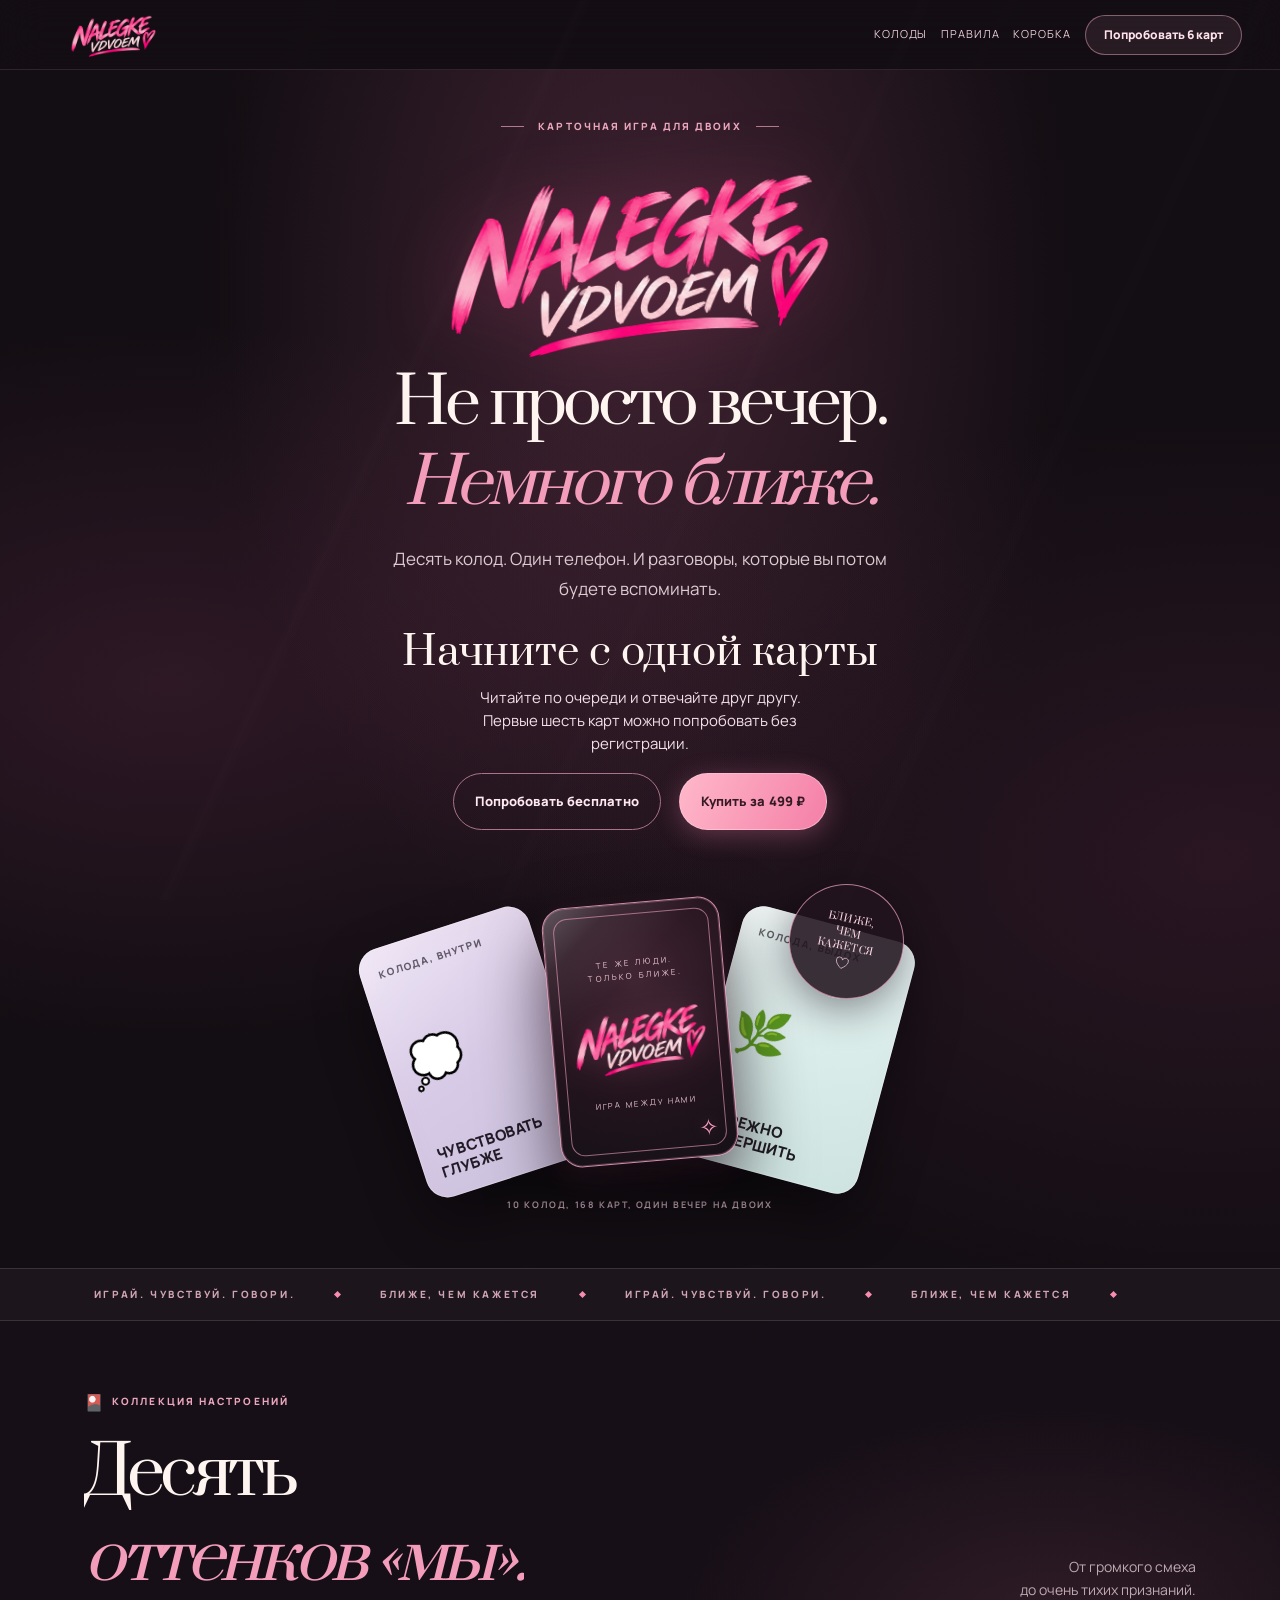
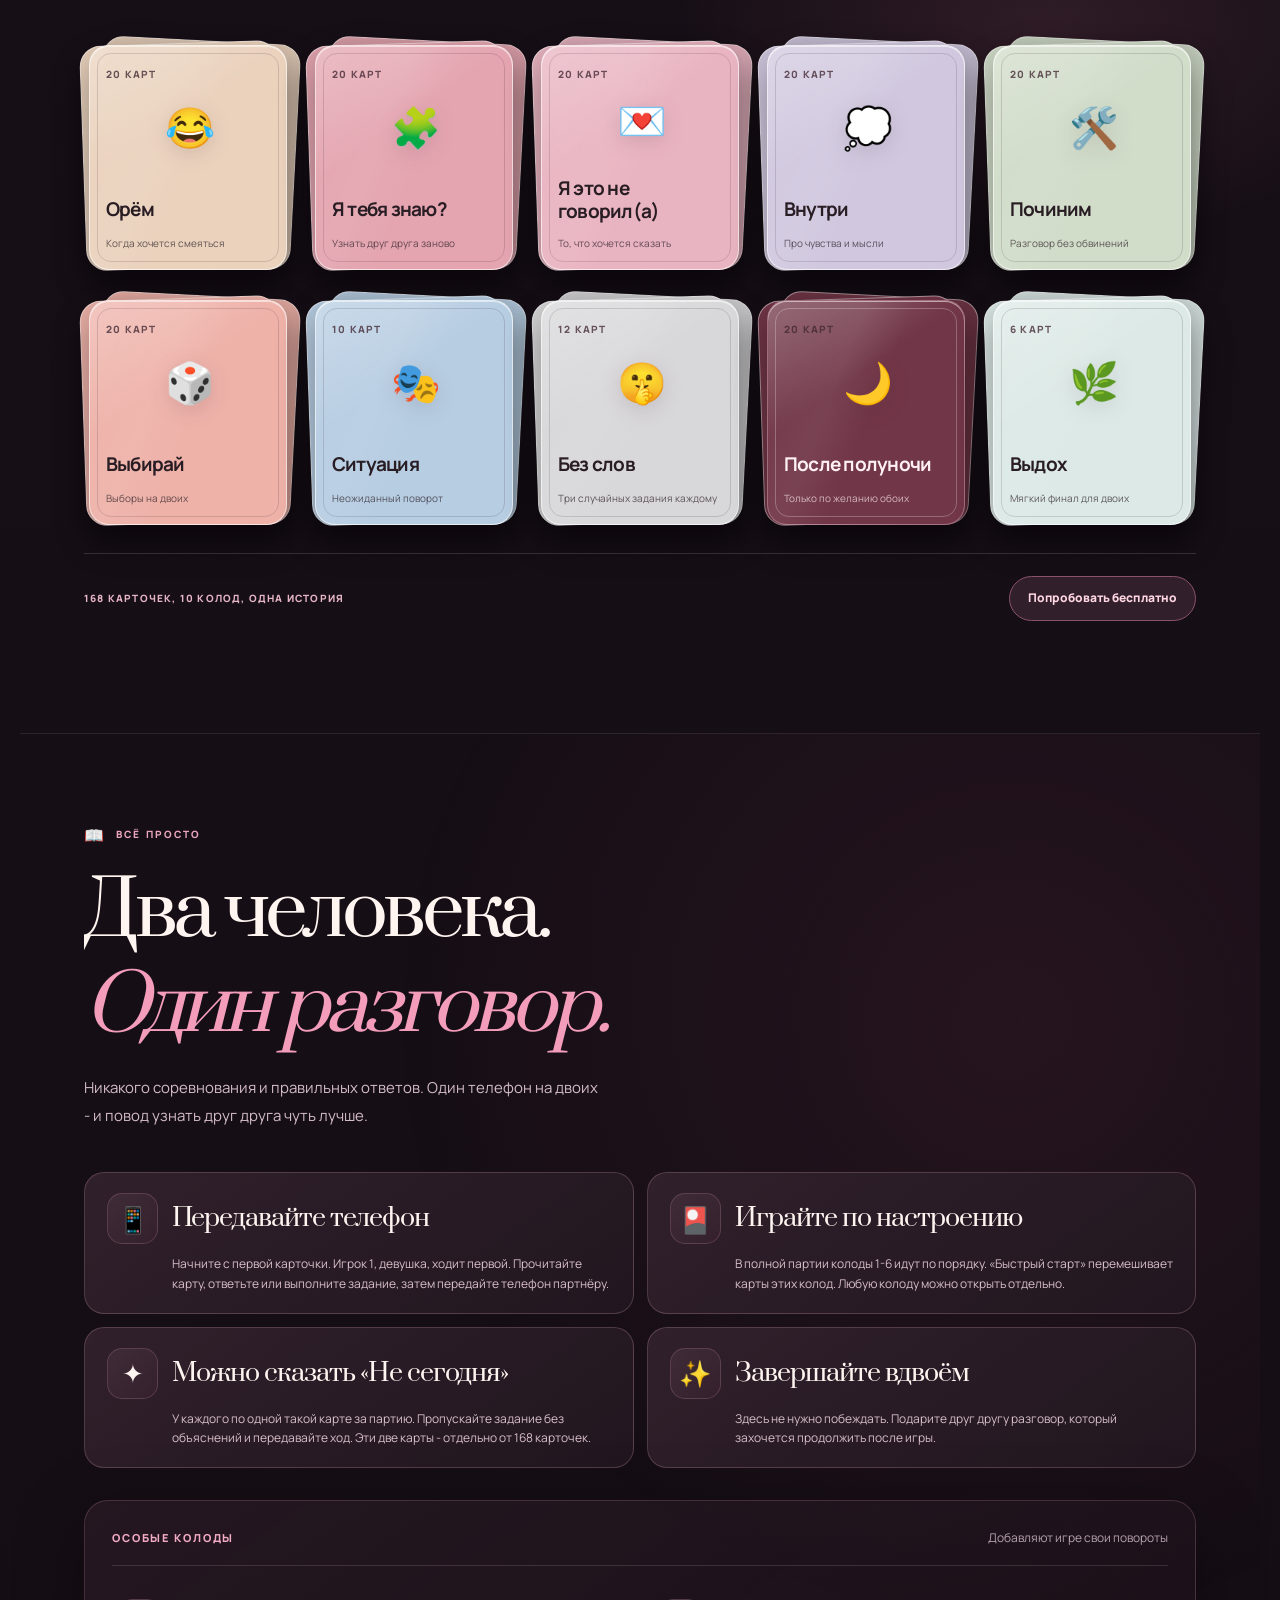
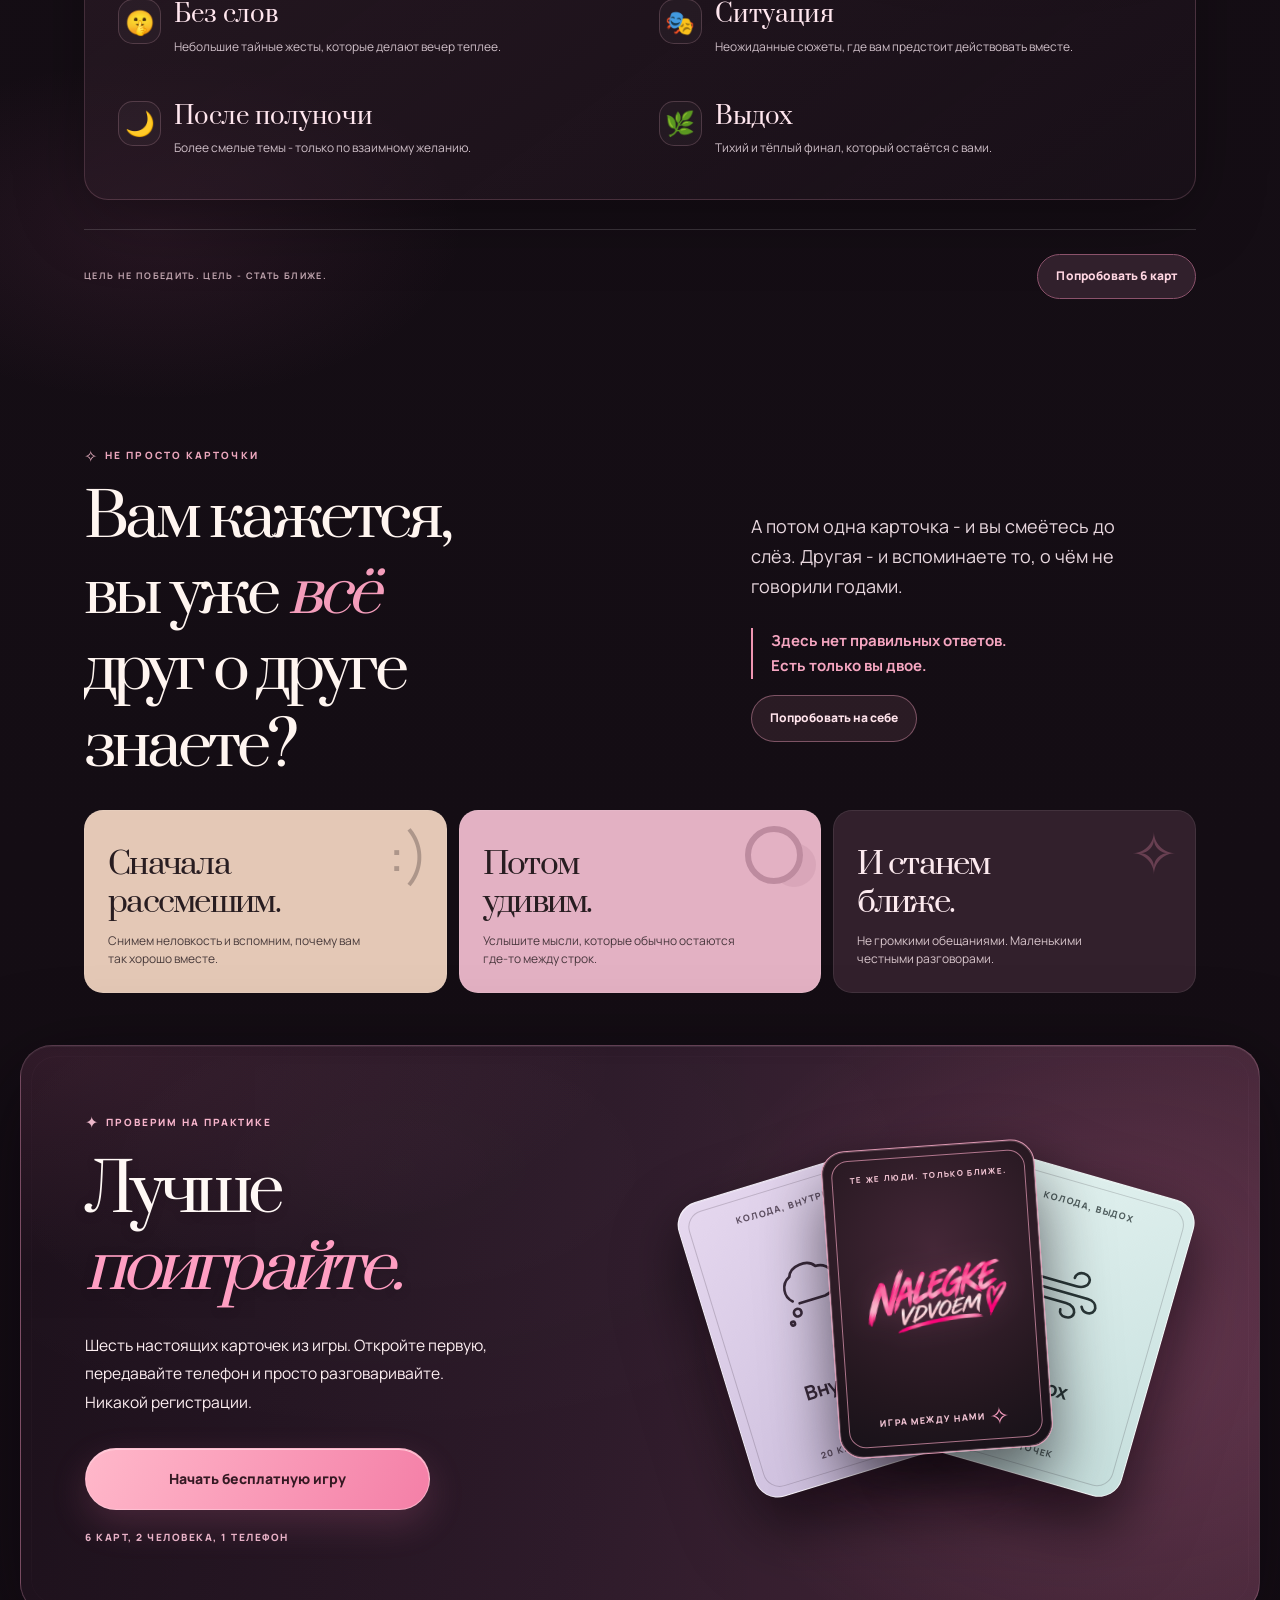
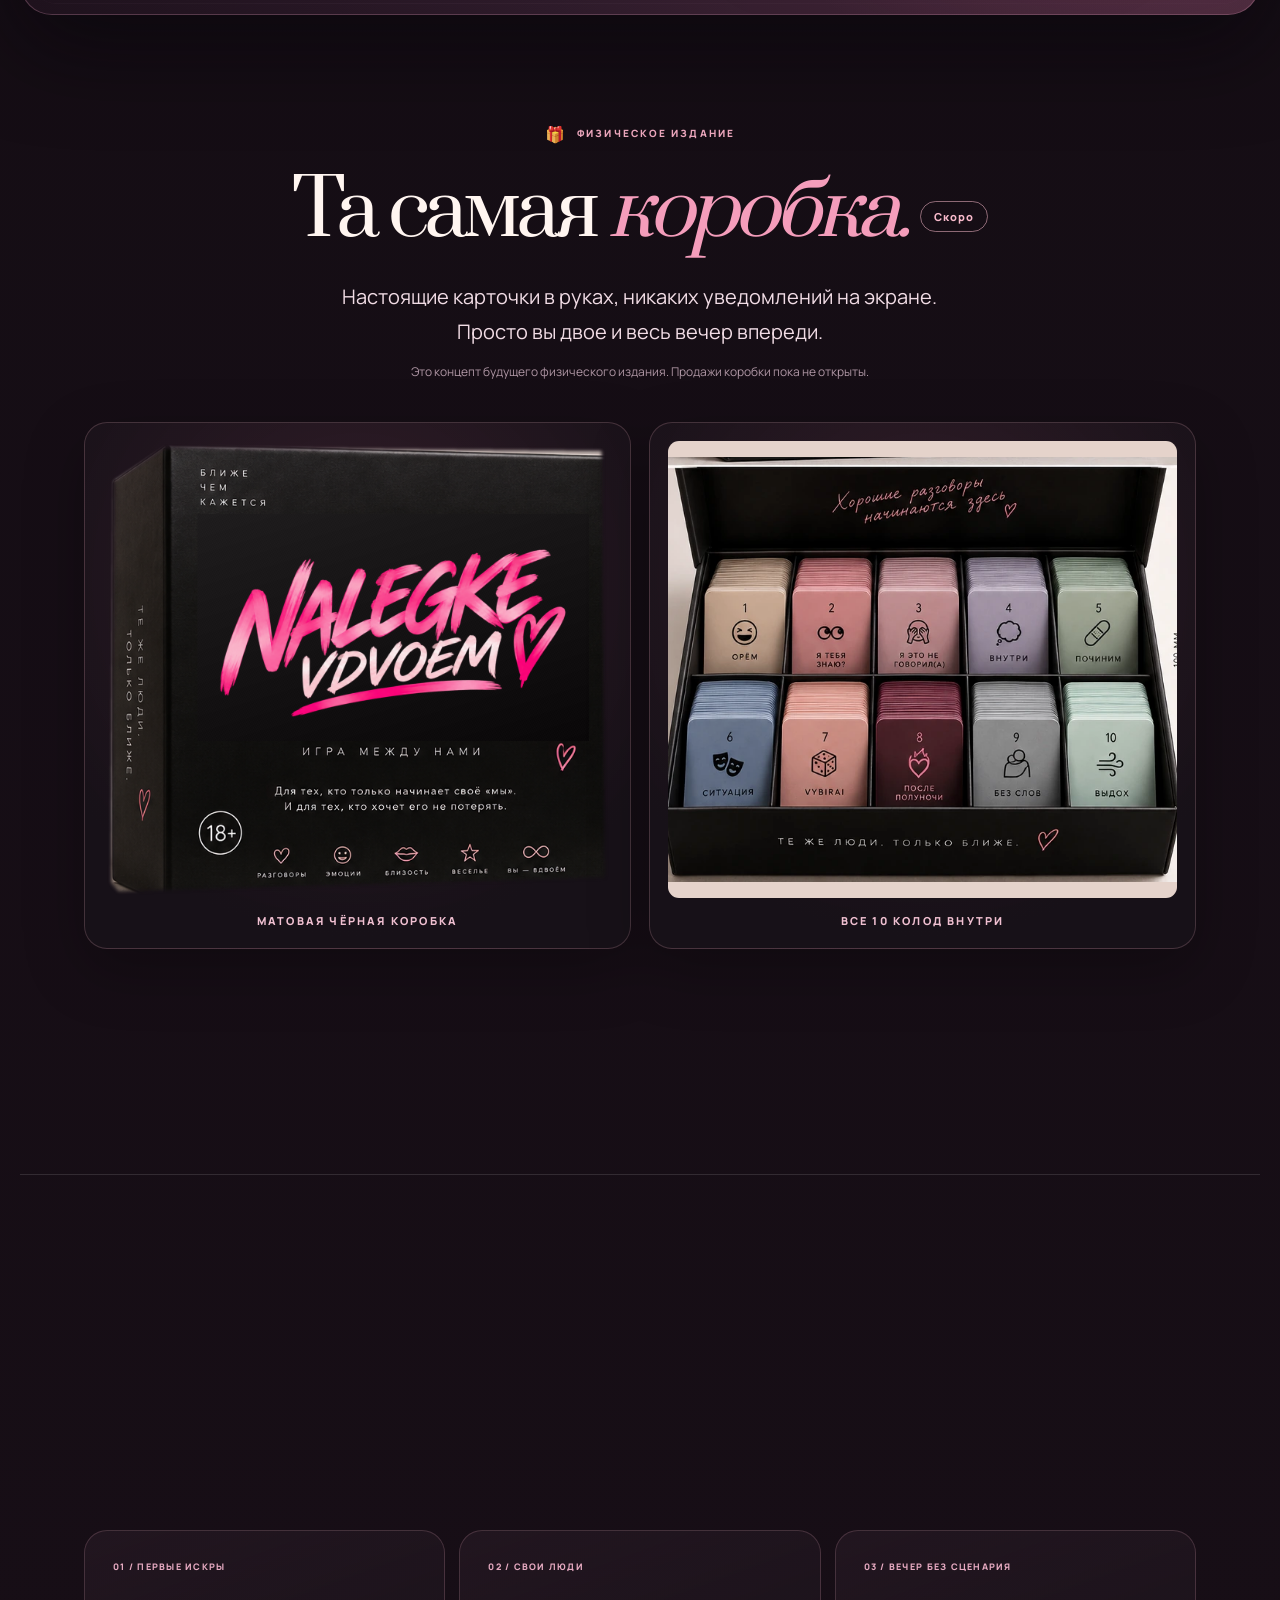
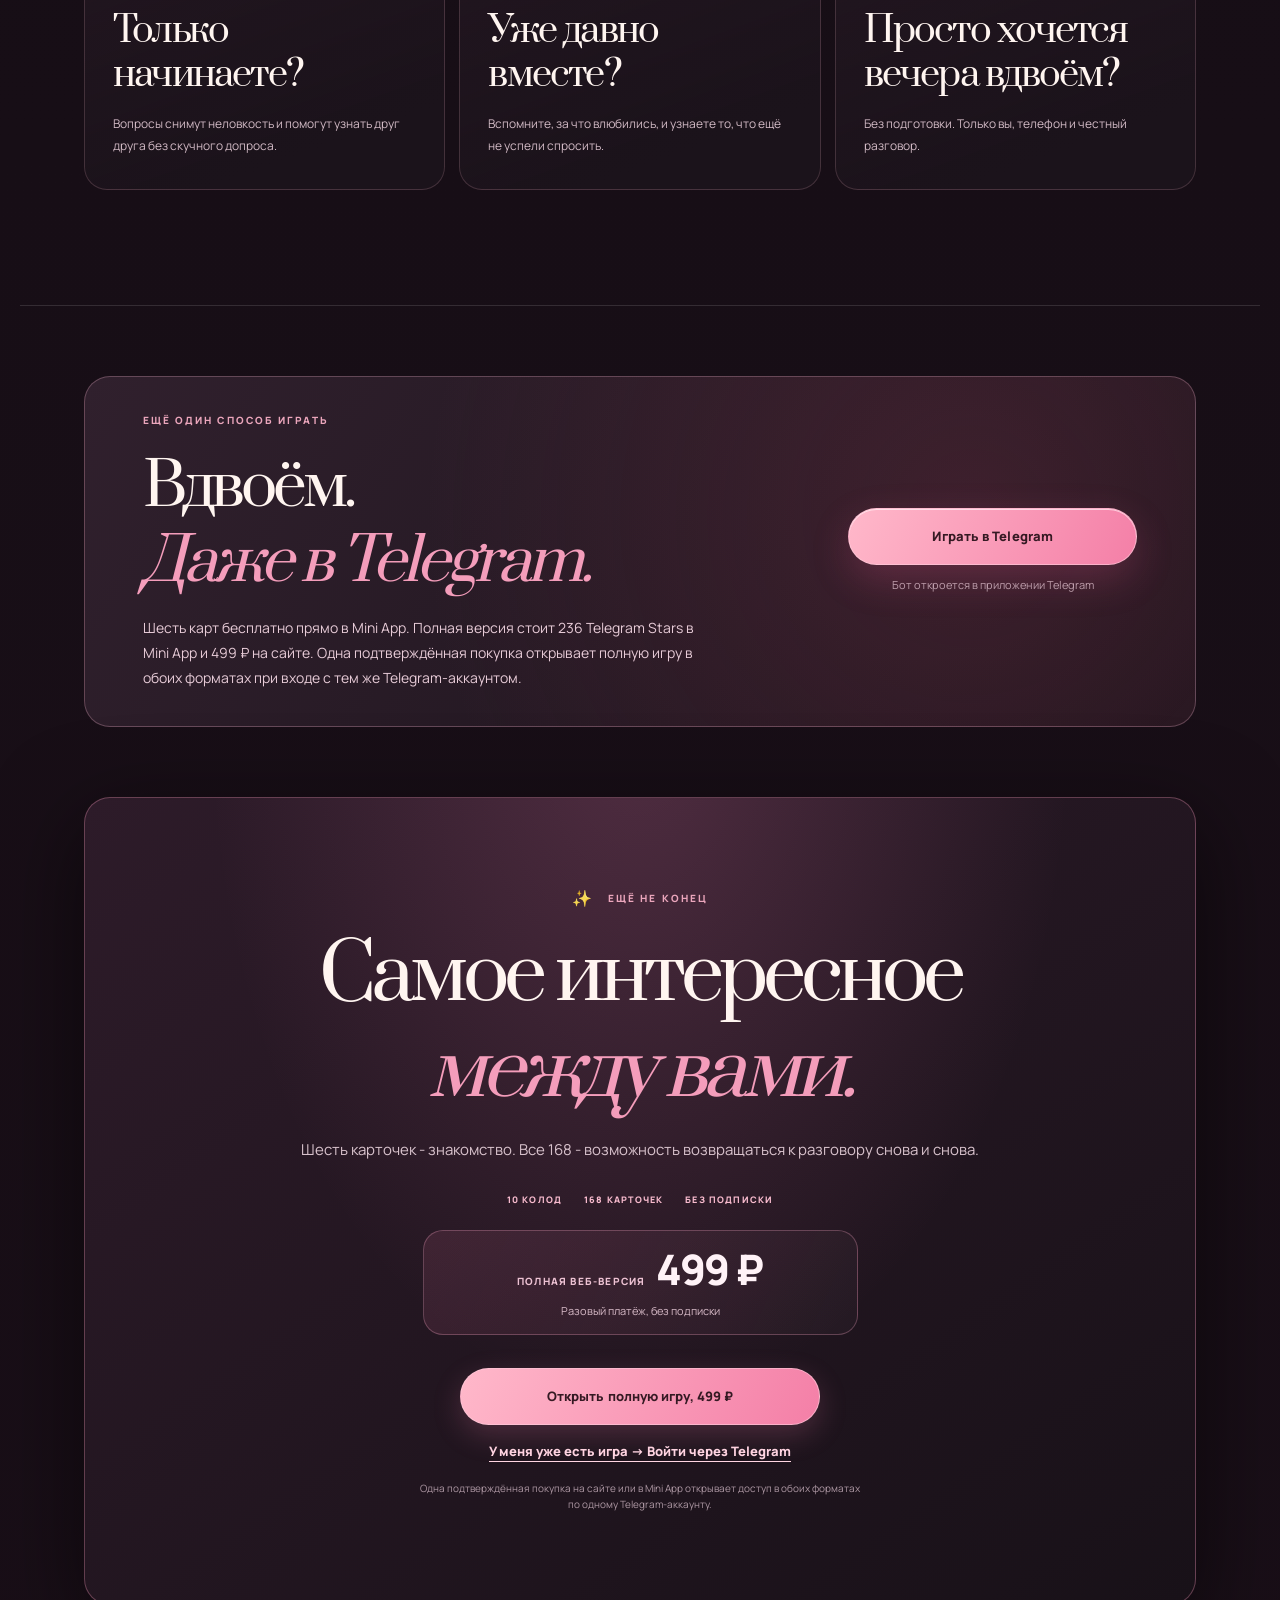
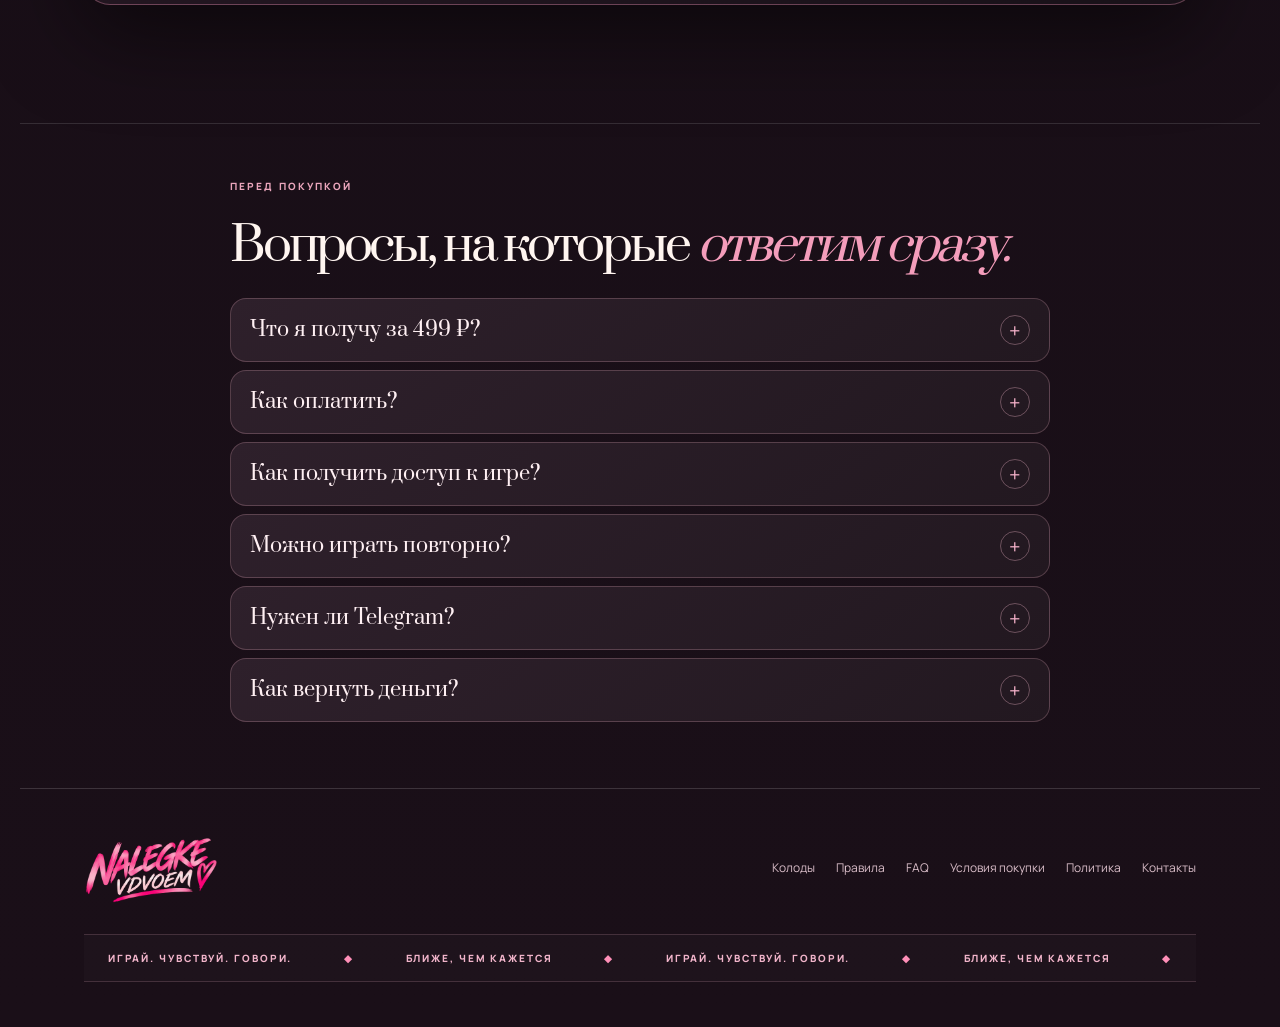
==== commit 09507bb1: "Fix checkout status messaging and FAQ" ====
--- a/index.html
+++ b/index.html
@@ -863,7 +863,7 @@
 <div class="access-inner reveal"><div aria-hidden="true" class="access-glow"></div><p class="section-kicker"><span aria-hidden="true" class="section-emoji">✨</span>ЕЩЁ НЕ КОНЕЦ</p><h2 class="display-heading" id="accessTitle">Самое интересное<br/><em>между вами.</em></h2><p>Шесть карточек - знакомство. Все 168 - возможность возвращаться к разговору снова и снова.</p><div class="access-facts"><span>10 КОЛОД</span><span>168 КАРТОЧЕК</span><span>БЕЗ ПОДПИСКИ</span></div><div class="access-price" aria-label="Стоимость полной веб-версии игры"><span>ПОЛНАЯ ВЕБ-ВЕРСИЯ</span><strong>499 ₽</strong><small>Разовый платёж, без подписки</small></div><a class="button button-primary" href="./secure-purchase.html">Открыть полную игру, 499 ₽</a><a href="./secure-game.html" style="display:inline-block;margin-top:16px;color:#ffd6e3;font-size:13px;font-weight:800;text-decoration:underline;text-underline-offset:5px">У меня уже есть игра → Войти через Telegram</a><span class="access-disclaimer">Одна подтверждённая покупка на сайте или в Mini App открывает доступ в обоих форматах по одному Telegram-аккаунту.</span></div>
 </section>
 <section class="faq-section section-shell" aria-labelledby="faqTitle" id="faq"><div class="faq-heading"><p class="section-kicker">ПЕРЕД ПОКУПКОЙ</p><h2 class="display-heading" id="faqTitle">Вопросы, на которые <em>ответим сразу.</em></h2></div><div class="faq-accordion"><div class="faq-item"><button class="faq-question" type="button" aria-expanded="false" aria-controls="faq-answer-1"><span>Что я получу за 499 ₽?</span><span class="faq-toggle" aria-hidden="true">+</span></button><div class="faq-answer" id="faq-answer-1" aria-hidden="true" inert><div class="faq-answer-inner"><p>Полную браузерную игру: 168 карточек в 10 колодах. Покупка привязывается к вашему Telegram-аккаунту - коды сохранять не нужно. Это один платёж, не подписка. Физическая коробка не входит в покупку.</p></div></div></div>
-<div class="faq-item"><button class="faq-question" type="button" aria-expanded="false" aria-controls="faq-answer-2"><span>Как оплатить?</span><span class="faq-toggle" aria-hidden="true">+</span></button><div class="faq-answer" id="faq-answer-2" aria-hidden="true" inert><div class="faq-answer-inner"><p>Войдите через Telegram на странице покупки и выберите «Перейти к оплате». Robokassa покажет доступные способы. Пока приём реальных платежей не включён, оплата недоступна.</p></div></div></div>
+<div class="faq-item"><button class="faq-question" type="button" aria-expanded="false" aria-controls="faq-answer-2"><span>Как оплатить?</span><span class="faq-toggle" aria-hidden="true">+</span></button><div class="faq-answer" id="faq-answer-2" aria-hidden="true" inert><div class="faq-answer-inner"><p>Войдите через Telegram, примите оферту и подтвердите ознакомление с политикой обработки данных. Нажмите «Перейти к оплате» и завершите платёж на странице Robokassa. После подтверждения доступ откроется для этого Telegram-аккаунта.</p></div></div></div>
 <div class="faq-item"><button class="faq-question" type="button" aria-expanded="false" aria-controls="faq-answer-3"><span>Как получить доступ к игре?</span><span class="faq-toggle" aria-hidden="true">+</span></button><div class="faq-answer" id="faq-answer-3" aria-hidden="true" inert><div class="faq-answer-inner"><p>Код не нужен. После подтверждения оплаты игра откроется для Telegram-аккаунта, через который вы входили перед покупкой. В следующий раз просто войдите через тот же аккаунт.</p></div></div></div>
 <div class="faq-item"><button class="faq-question" type="button" aria-expanded="false" aria-controls="faq-answer-4"><span>Можно играть повторно?</span><span class="faq-toggle" aria-hidden="true">+</span></button><div class="faq-answer" id="faq-answer-4" aria-hidden="true" inert><div class="faq-answer-inner"><p>Да, повторно платить не нужно. Авторизуйтесь через тот же Telegram-аккаунт и выбирайте любые колоды. Доступ предоставляется без заранее установленного окончания, пока работает сервис.</p></div></div></div>
 <div class="faq-item"><button class="faq-question" type="button" aria-expanded="false" aria-controls="faq-answer-5"><span>Нужен ли Telegram?</span><span class="faq-toggle" aria-hidden="true">+</span></button><div class="faq-answer" id="faq-answer-5" aria-hidden="true" inert><div class="faq-answer-inner"><p>Для покупки и восстановления доступа нужен вход через Telegram. Подтверждённая покупка на сайте или в Mini App открывает полную игру на обеих площадках при входе с тем же Telegram-аккаунтом.</p></div></div></div>
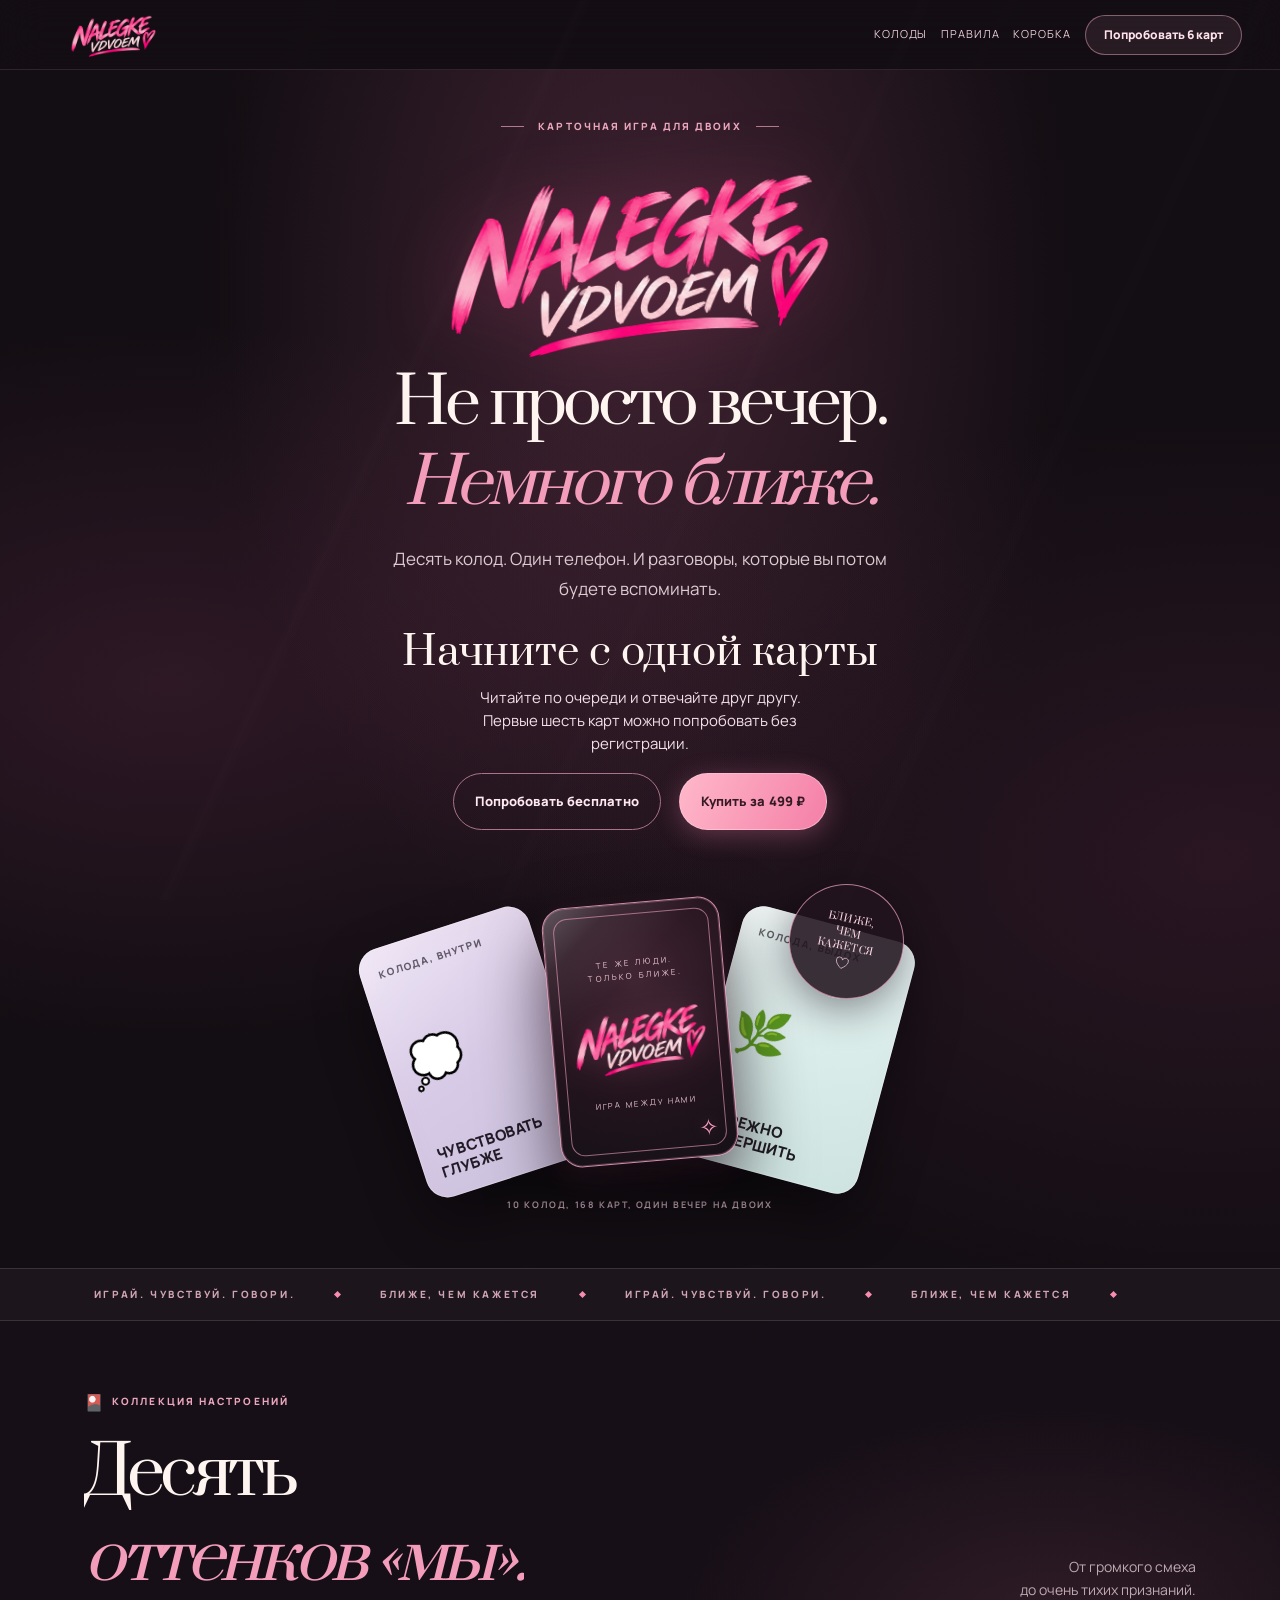
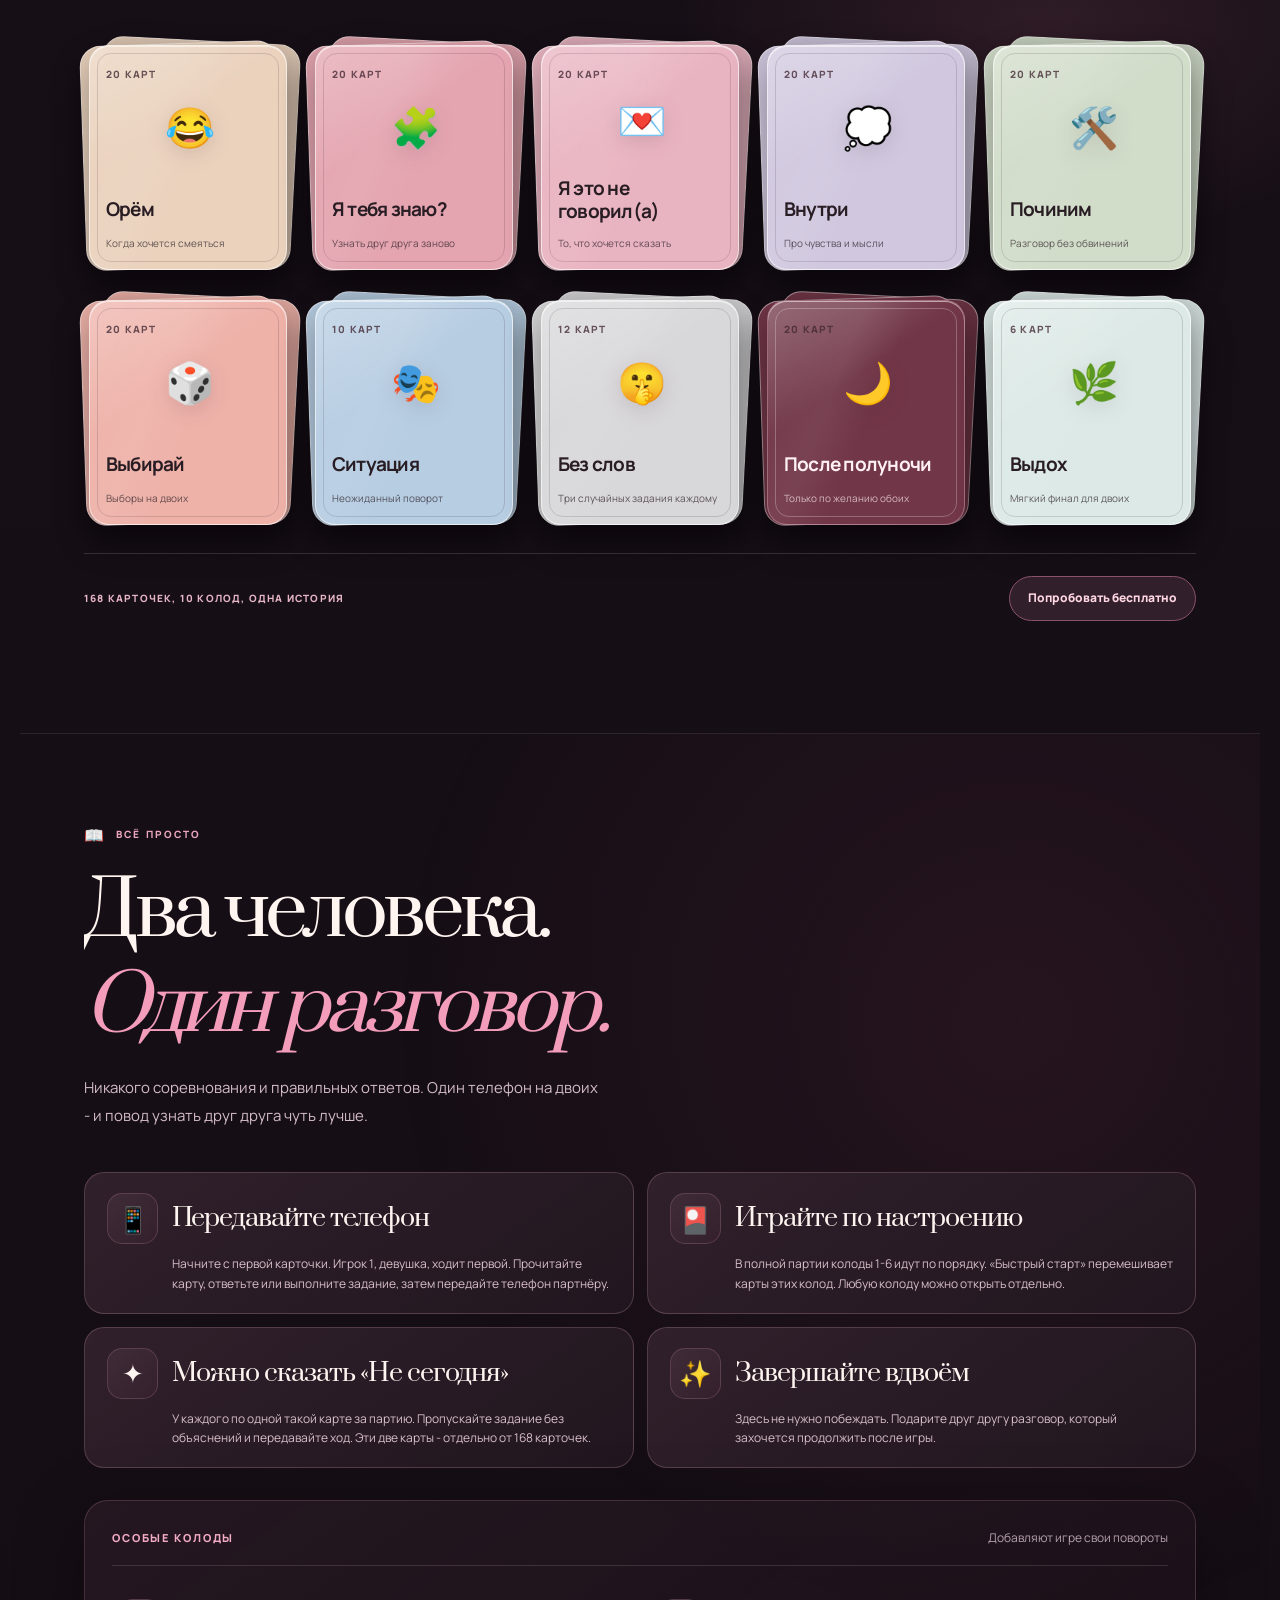
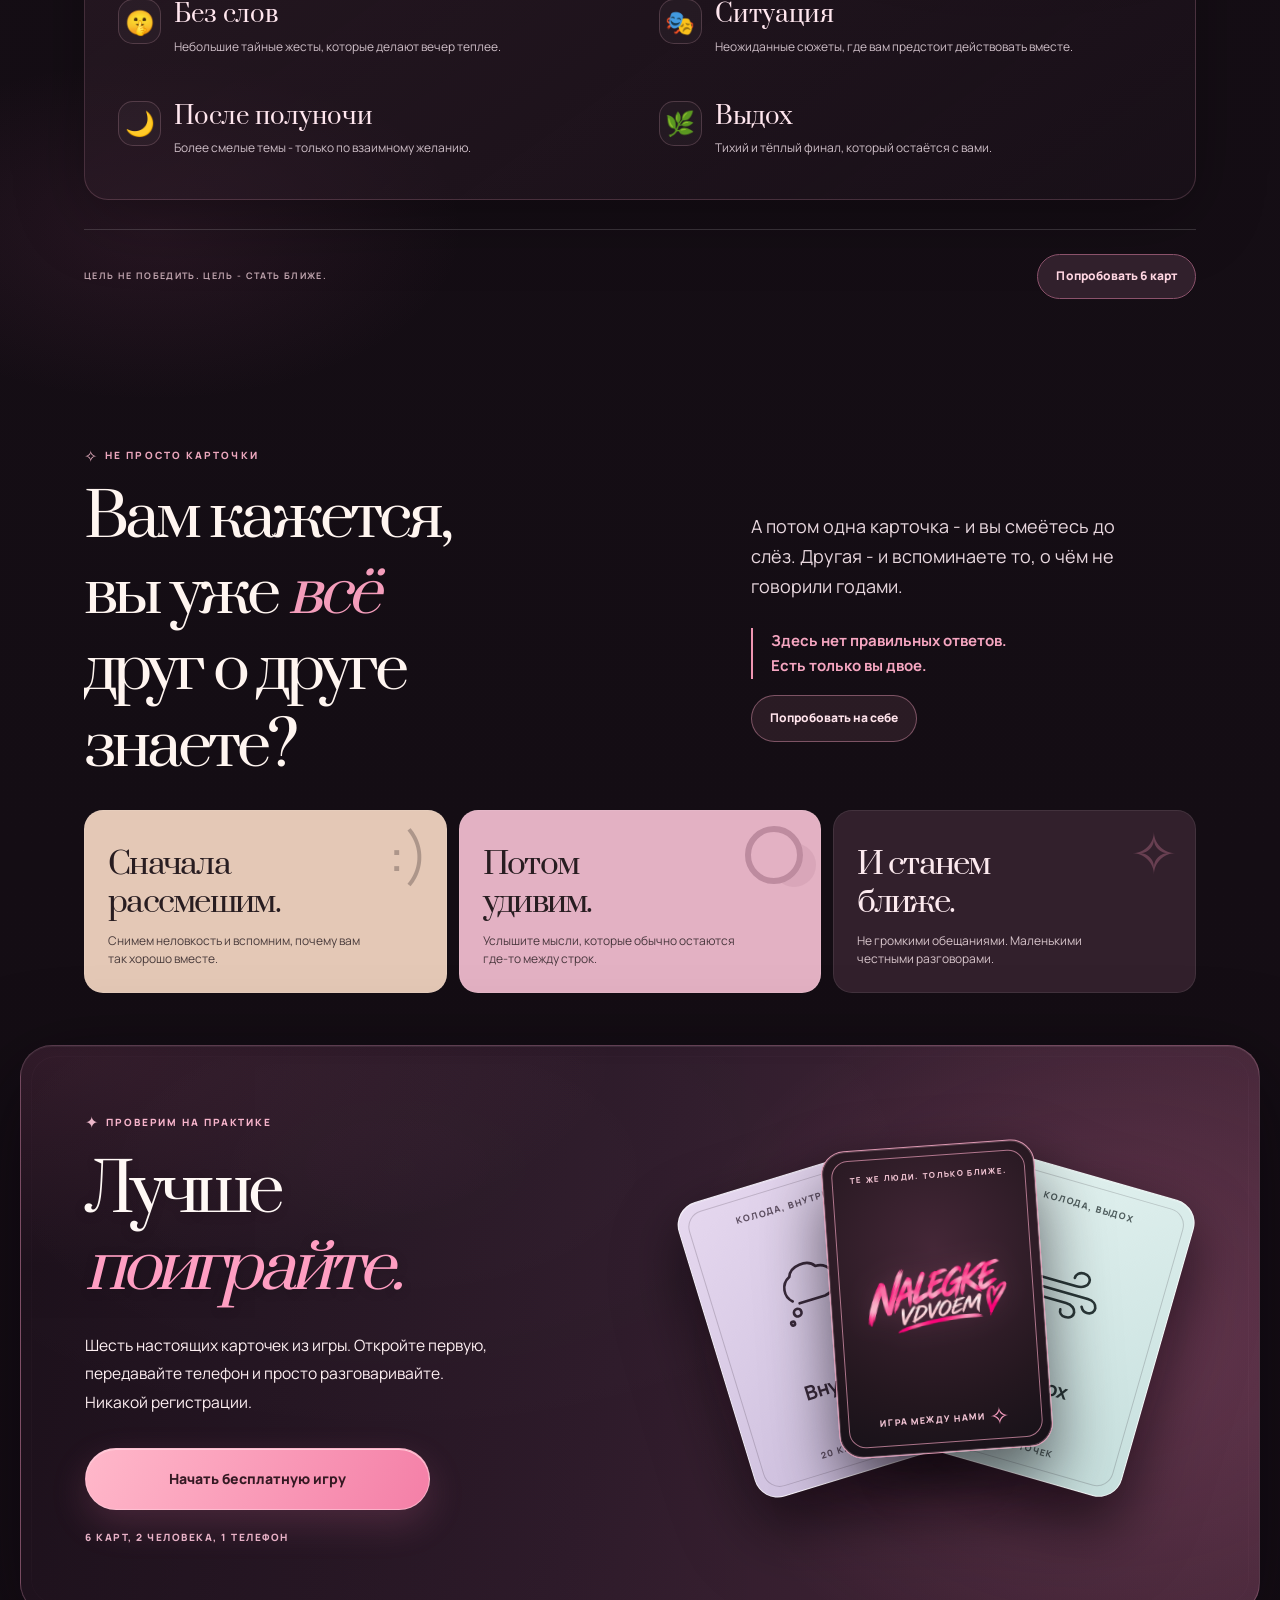
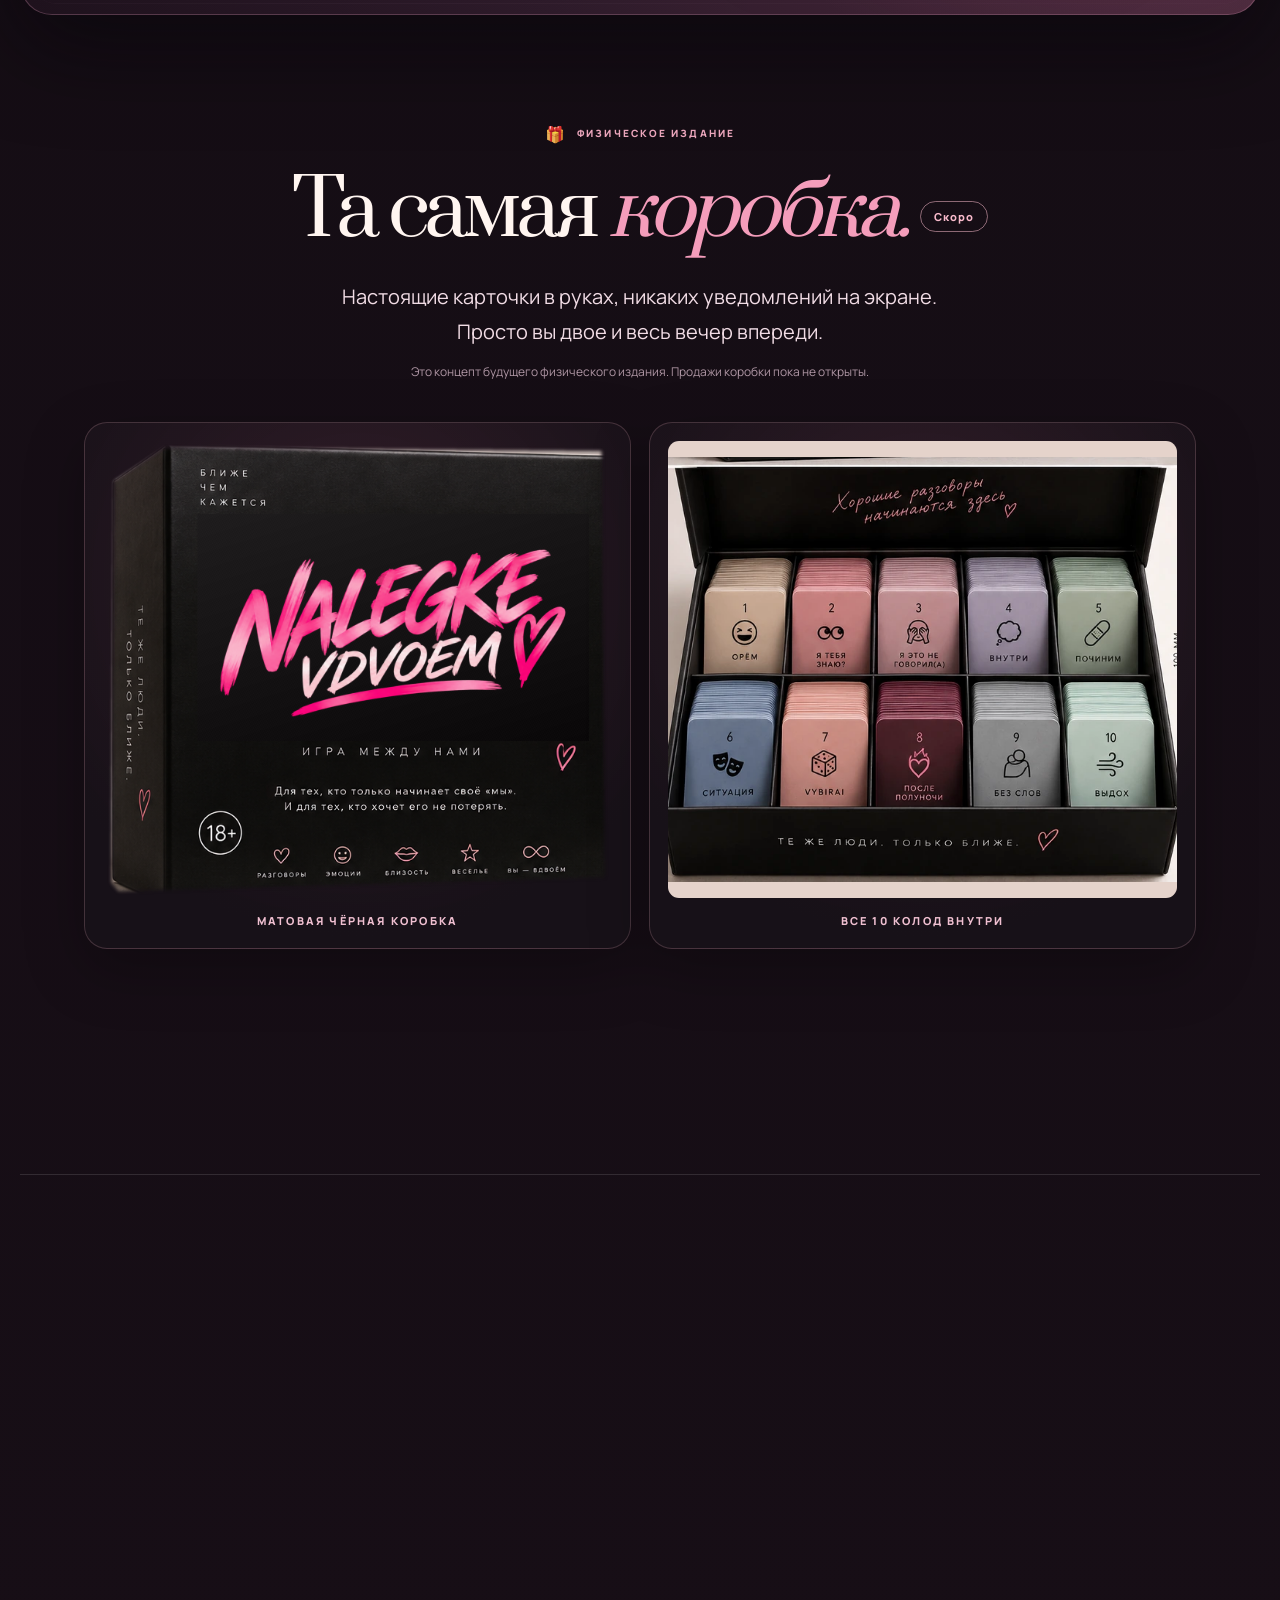
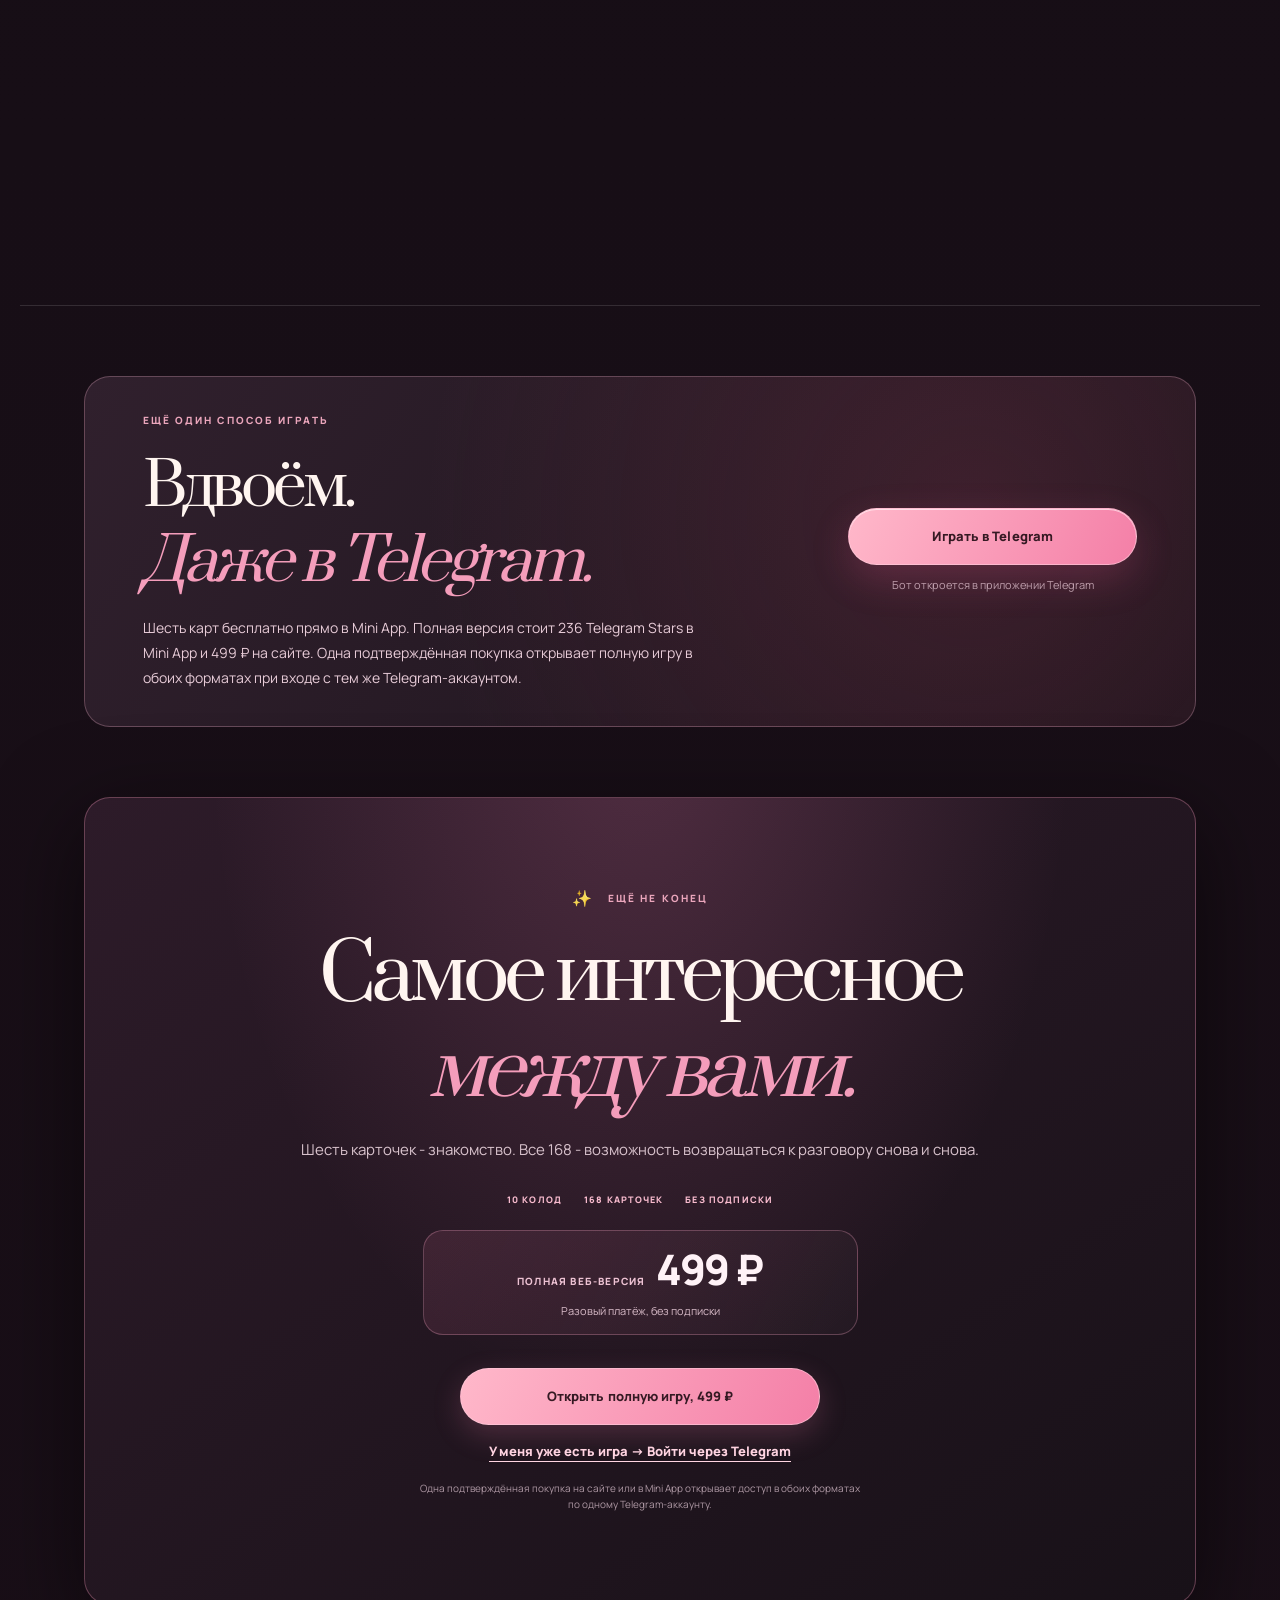
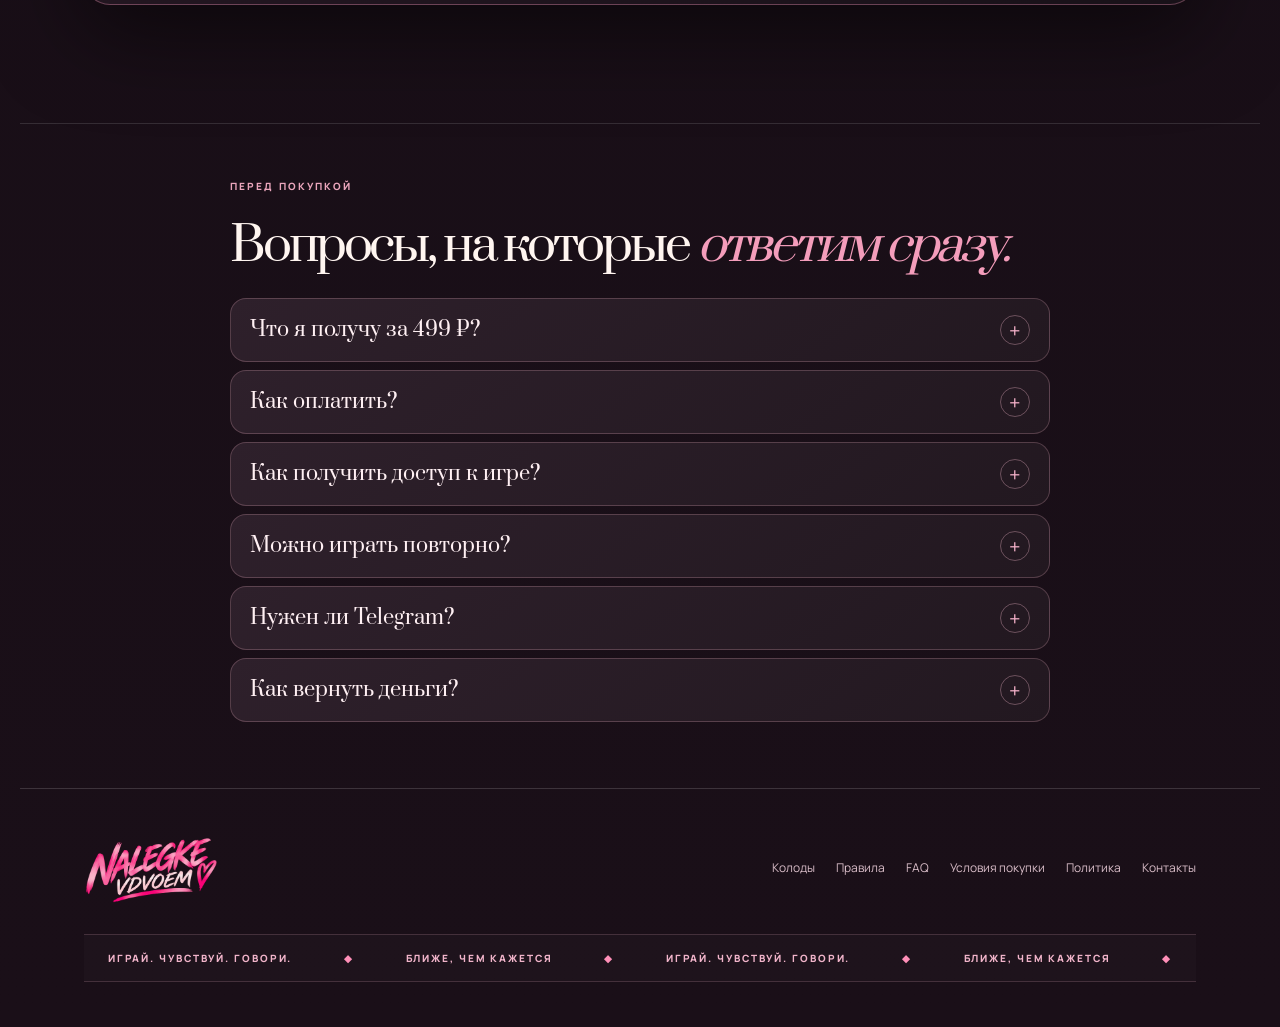
==== commit 149ad07b: "Update unified purchase and privacy terms" ====
--- a/index.html
+++ b/index.html
@@ -862,10 +862,10 @@
 <section aria-labelledby="accessTitle" class="access-section section-shell" id="access">
 <div class="access-inner reveal"><div aria-hidden="true" class="access-glow"></div><p class="section-kicker"><span aria-hidden="true" class="section-emoji">✨</span>ЕЩЁ НЕ КОНЕЦ</p><h2 class="display-heading" id="accessTitle">Самое интересное<br/><em>между вами.</em></h2><p>Шесть карточек - знакомство. Все 168 - возможность возвращаться к разговору снова и снова.</p><div class="access-facts"><span>10 КОЛОД</span><span>168 КАРТОЧЕК</span><span>БЕЗ ПОДПИСКИ</span></div><div class="access-price" aria-label="Стоимость полной веб-версии игры"><span>ПОЛНАЯ ВЕБ-ВЕРСИЯ</span><strong>499 ₽</strong><small>Разовый платёж, без подписки</small></div><a class="button button-primary" href="./secure-purchase.html">Открыть полную игру, 499 ₽</a><a href="./secure-game.html" style="display:inline-block;margin-top:16px;color:#ffd6e3;font-size:13px;font-weight:800;text-decoration:underline;text-underline-offset:5px">У меня уже есть игра → Войти через Telegram</a><span class="access-disclaimer">Одна подтверждённая покупка на сайте или в Mini App открывает доступ в обоих форматах по одному Telegram-аккаунту.</span></div>
 </section>
-<section class="faq-section section-shell" aria-labelledby="faqTitle" id="faq"><div class="faq-heading"><p class="section-kicker">ПЕРЕД ПОКУПКОЙ</p><h2 class="display-heading" id="faqTitle">Вопросы, на которые <em>ответим сразу.</em></h2></div><div class="faq-accordion"><div class="faq-item"><button class="faq-question" type="button" aria-expanded="false" aria-controls="faq-answer-1"><span>Что я получу за 499 ₽?</span><span class="faq-toggle" aria-hidden="true">+</span></button><div class="faq-answer" id="faq-answer-1" aria-hidden="true" inert><div class="faq-answer-inner"><p>Полную браузерную игру: 168 карточек в 10 колодах. Покупка привязывается к вашему Telegram-аккаунту - коды сохранять не нужно. Это один платёж, не подписка. Физическая коробка не входит в покупку.</p></div></div></div>
+<section class="faq-section section-shell" aria-labelledby="faqTitle" id="faq"><div class="faq-heading"><p class="section-kicker">ПЕРЕД ПОКУПКОЙ</p><h2 class="display-heading" id="faqTitle">Вопросы, на которые <em>ответим сразу.</em></h2></div><div class="faq-accordion"><div class="faq-item"><button class="faq-question" type="button" aria-expanded="false" aria-controls="faq-answer-1"><span>Что я получу за 499 ₽?</span><span class="faq-toggle" aria-hidden="true">+</span></button><div class="faq-answer" id="faq-answer-1" aria-hidden="true" inert><div class="faq-answer-inner"><p>Полную игру: 168 карточек в 10 колодах. Покупка привязывается к вашему Telegram ID и открывает полную версию на сайте и в Mini App. Это один платёж без подписки и кодов активации. Физическая коробка в покупку не входит.</p></div></div></div>
 <div class="faq-item"><button class="faq-question" type="button" aria-expanded="false" aria-controls="faq-answer-2"><span>Как оплатить?</span><span class="faq-toggle" aria-hidden="true">+</span></button><div class="faq-answer" id="faq-answer-2" aria-hidden="true" inert><div class="faq-answer-inner"><p>Войдите через Telegram, примите оферту и подтвердите ознакомление с политикой обработки данных. Нажмите «Перейти к оплате» и завершите платёж на странице Robokassa. После подтверждения доступ откроется для этого Telegram-аккаунта.</p></div></div></div>
-<div class="faq-item"><button class="faq-question" type="button" aria-expanded="false" aria-controls="faq-answer-3"><span>Как получить доступ к игре?</span><span class="faq-toggle" aria-hidden="true">+</span></button><div class="faq-answer" id="faq-answer-3" aria-hidden="true" inert><div class="faq-answer-inner"><p>Код не нужен. После подтверждения оплаты игра откроется для Telegram-аккаунта, через который вы входили перед покупкой. В следующий раз просто войдите через тот же аккаунт.</p></div></div></div>
-<div class="faq-item"><button class="faq-question" type="button" aria-expanded="false" aria-controls="faq-answer-4"><span>Можно играть повторно?</span><span class="faq-toggle" aria-hidden="true">+</span></button><div class="faq-answer" id="faq-answer-4" aria-hidden="true" inert><div class="faq-answer-inner"><p>Да, повторно платить не нужно. Авторизуйтесь через тот же Telegram-аккаунт и выбирайте любые колоды. Доступ предоставляется без заранее установленного окончания, пока работает сервис.</p></div></div></div>
+<div class="faq-item"><button class="faq-question" type="button" aria-expanded="false" aria-controls="faq-answer-3"><span>Как получить доступ к игре?</span><span class="faq-toggle" aria-hidden="true">+</span></button><div class="faq-answer" id="faq-answer-3" aria-hidden="true" inert><div class="faq-answer-inner"><p>После подтверждения оплаты доступ автоматически привяжется к Telegram ID, с которого вы вошли перед покупкой. Он откроет игру и на сайте, и в Mini App. Код активации не нужен, при следующем входе используйте тот же Telegram-аккаунт.</p></div></div></div>
+<div class="faq-item"><button class="faq-question" type="button" aria-expanded="false" aria-controls="faq-answer-4"><span>Можно играть повторно?</span><span class="faq-toggle" aria-hidden="true">+</span></button><div class="faq-answer" id="faq-answer-4" aria-hidden="true" inert><div class="faq-answer-inner"><p>Да, повторно платить не нужно. Авторизуйтесь через тот же Telegram-аккаунт и выбирайте любые колоды. Доступ не имеет заранее установленной даты окончания; запись о покупке нужна для его проверки и восстановления.</p></div></div></div>
 <div class="faq-item"><button class="faq-question" type="button" aria-expanded="false" aria-controls="faq-answer-5"><span>Нужен ли Telegram?</span><span class="faq-toggle" aria-hidden="true">+</span></button><div class="faq-answer" id="faq-answer-5" aria-hidden="true" inert><div class="faq-answer-inner"><p>Для покупки и восстановления доступа нужен вход через Telegram. Подтверждённая покупка на сайте или в Mini App открывает полную игру на обеих площадках при входе с тем же Telegram-аккаунтом.</p></div></div></div>
 <div class="faq-item"><button class="faq-question" type="button" aria-expanded="false" aria-controls="faq-answer-6"><span>Как вернуть деньги?</span><span class="faq-toggle" aria-hidden="true">+</span></button><div class="faq-answer" id="faq-answer-6" aria-hidden="true" inert><div class="faq-answer-inner"><p>Напишите на <a href="mailto:gudush03@gmail.com">gudush03@gmail.com</a> или <a href="https://t.me/GudDan03" target="_blank" rel="noopener noreferrer">@GudDan03</a>. Укажите дату, сумму и номер платежа, а также причину обращения. Мы проверим ситуацию по <a href="./offer.html#refund">условиям оферты</a> и требованиям закона. Данные банковской карты присылать не нужно.</p></div></div></div></div></section>
 </main>
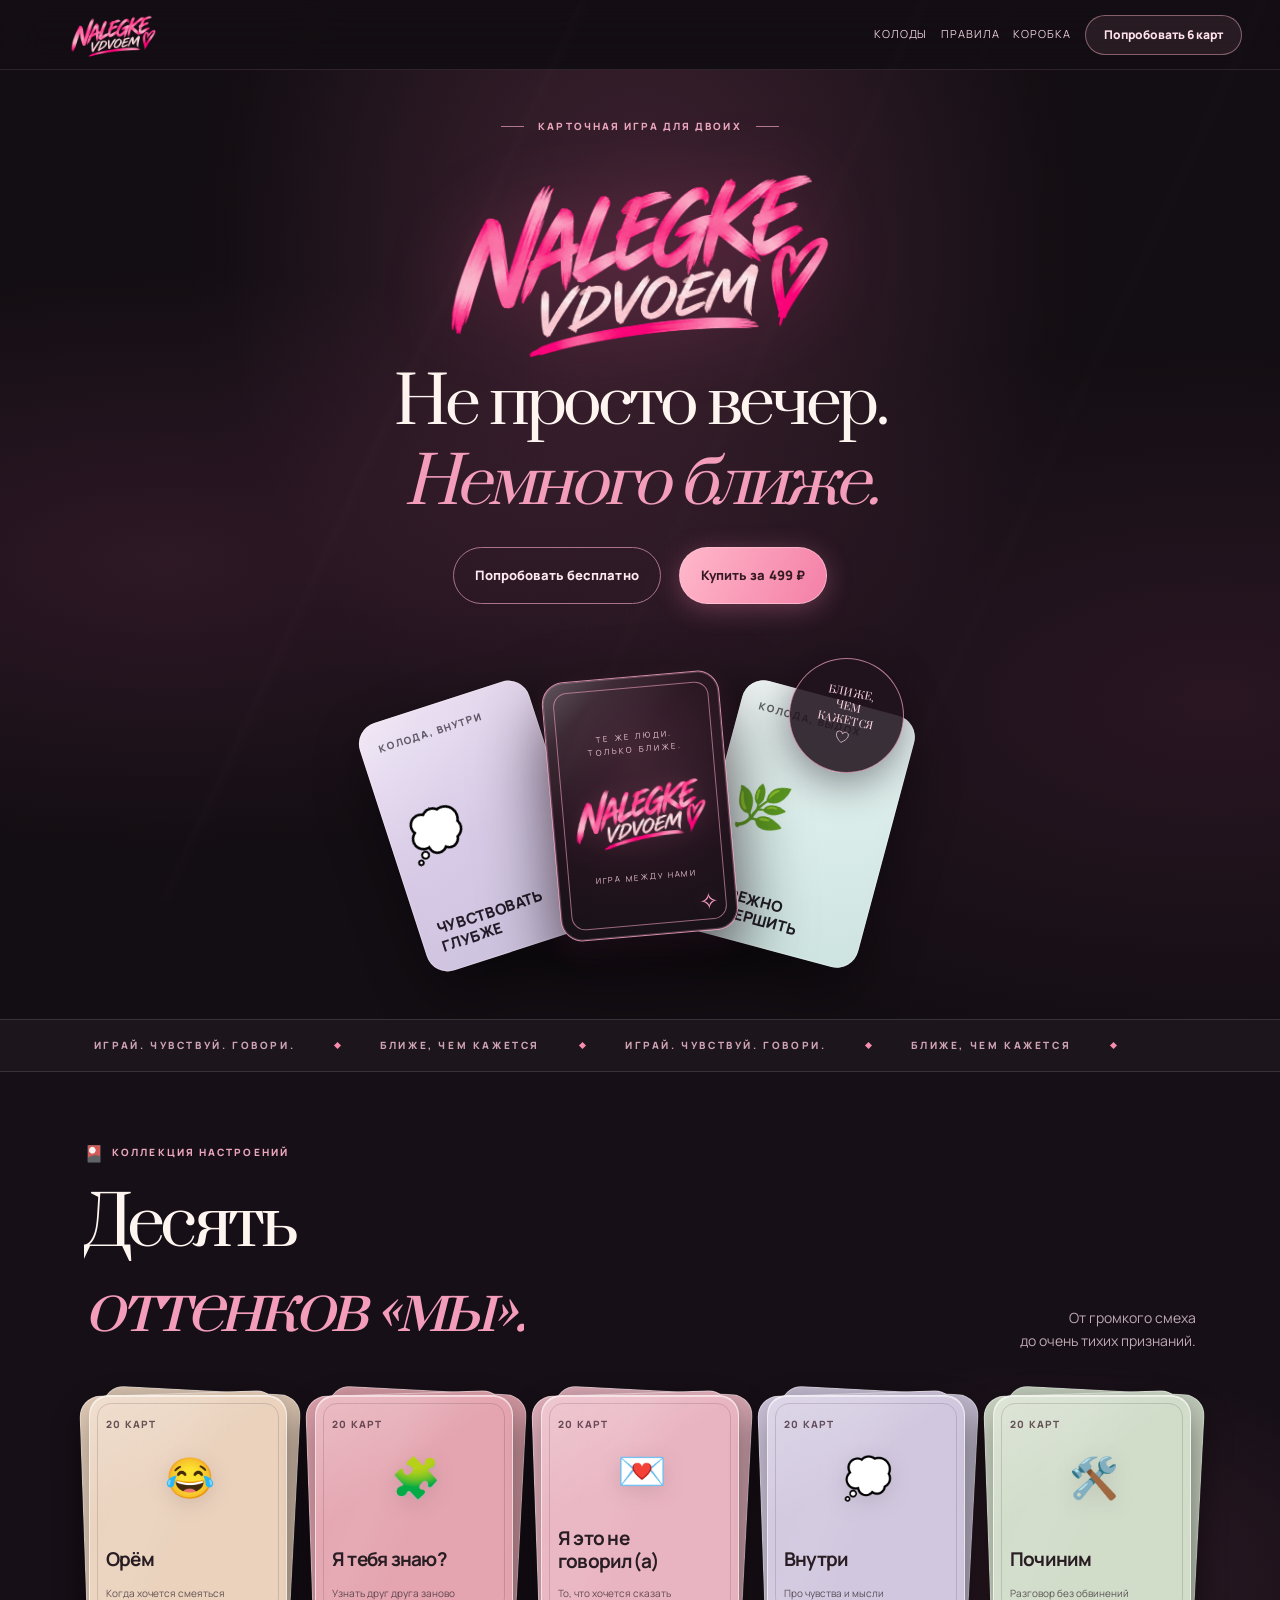
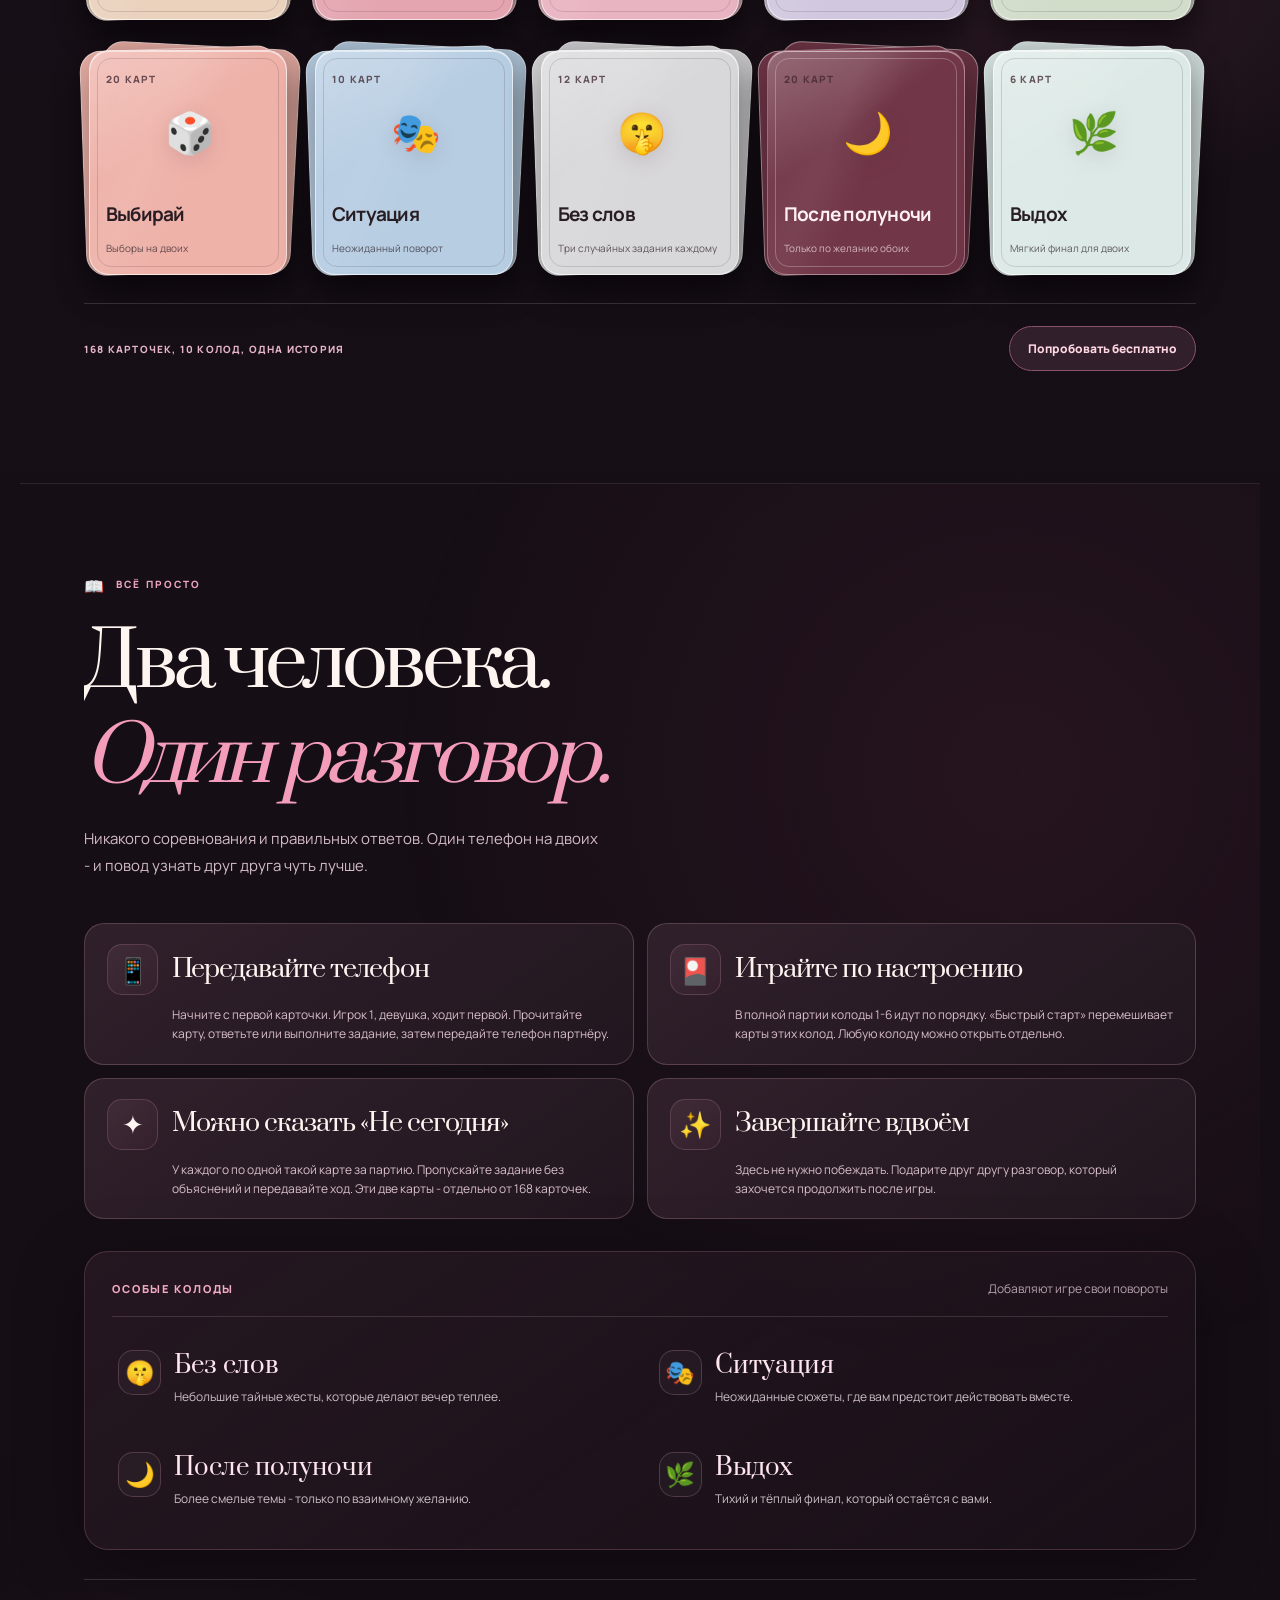
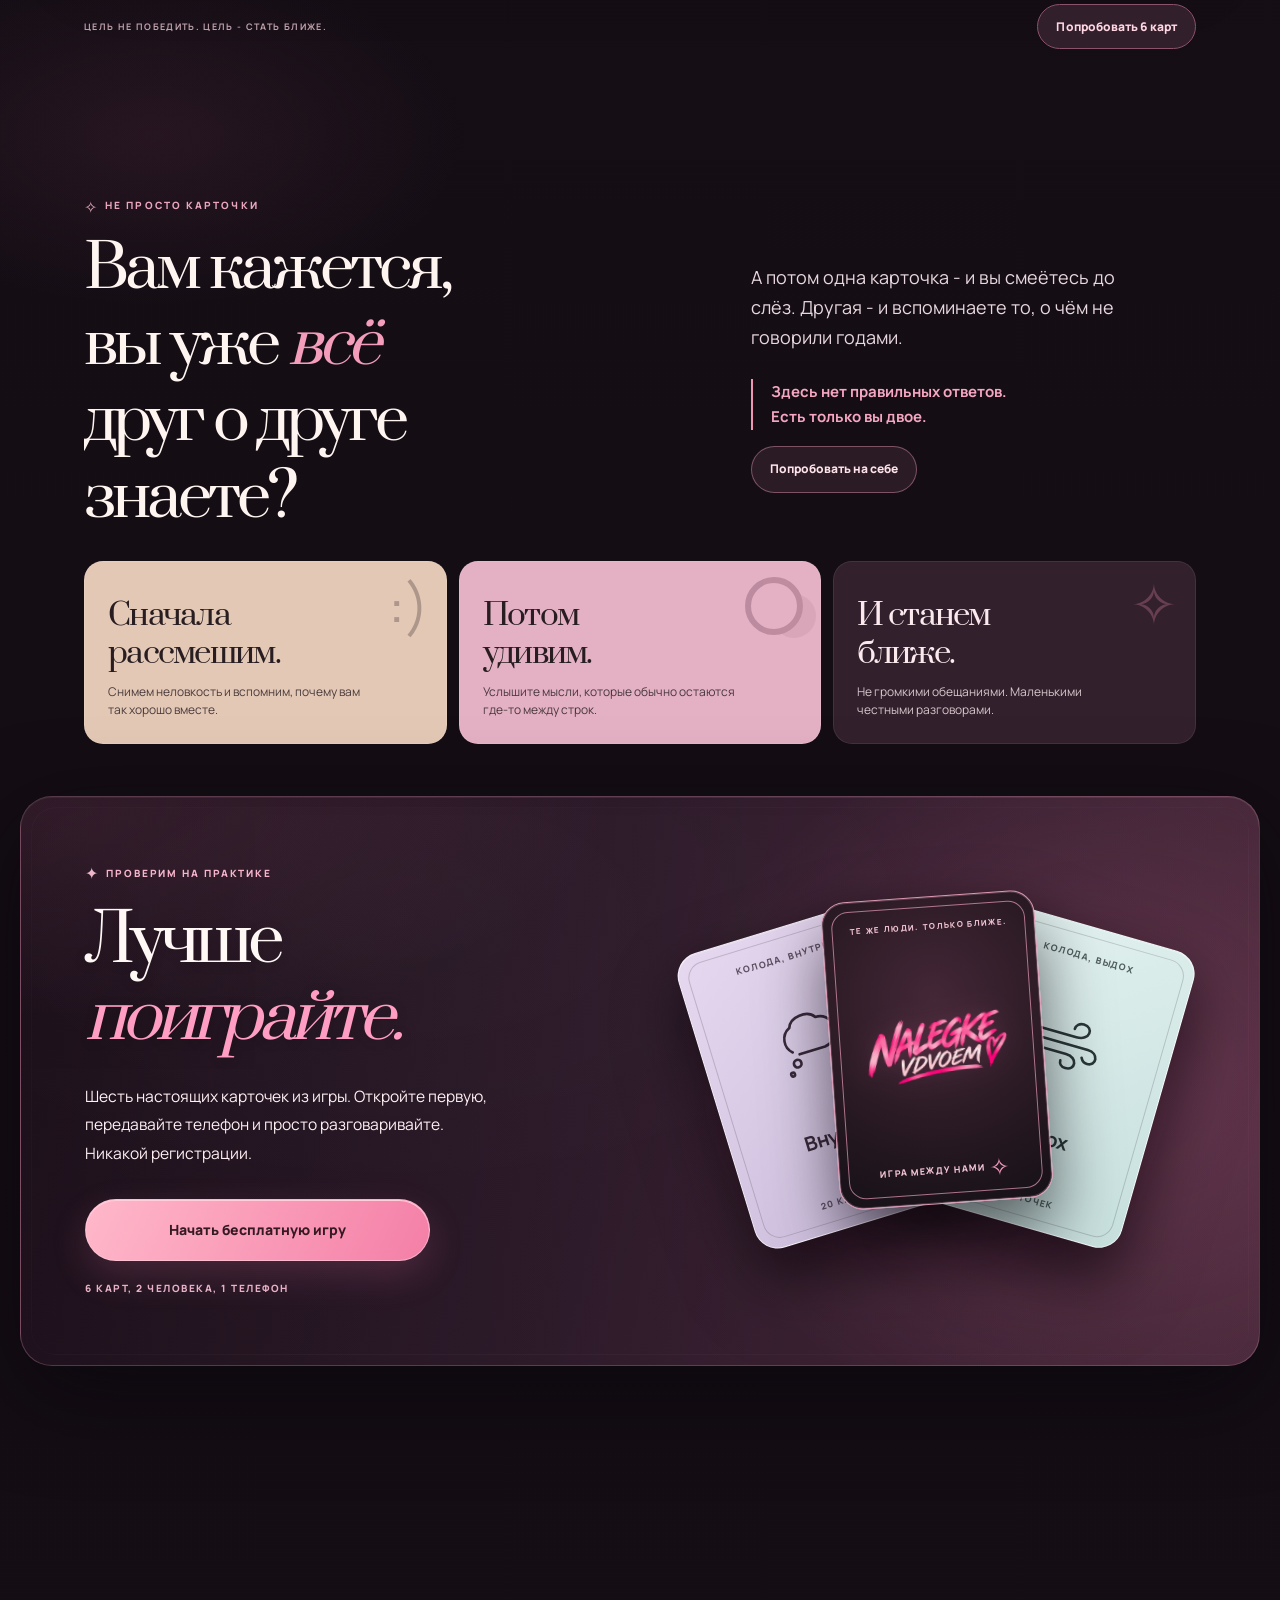
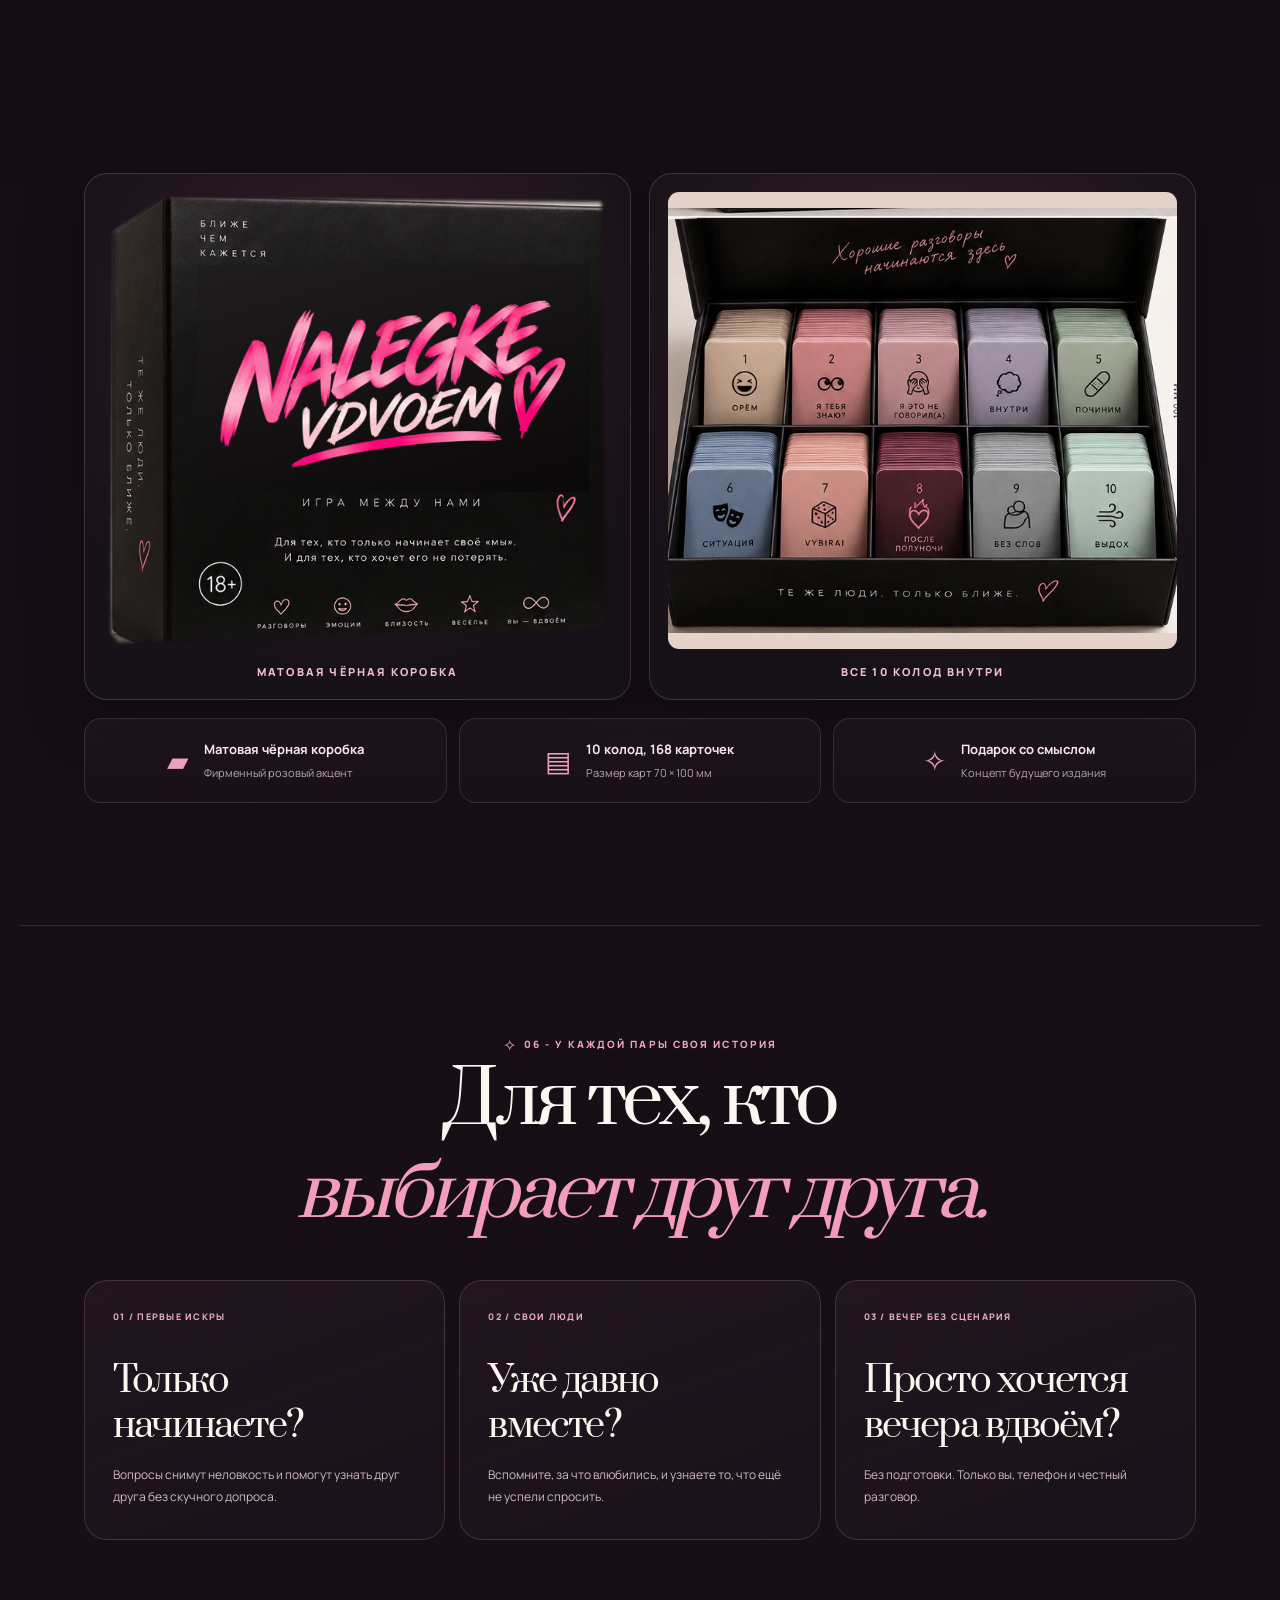
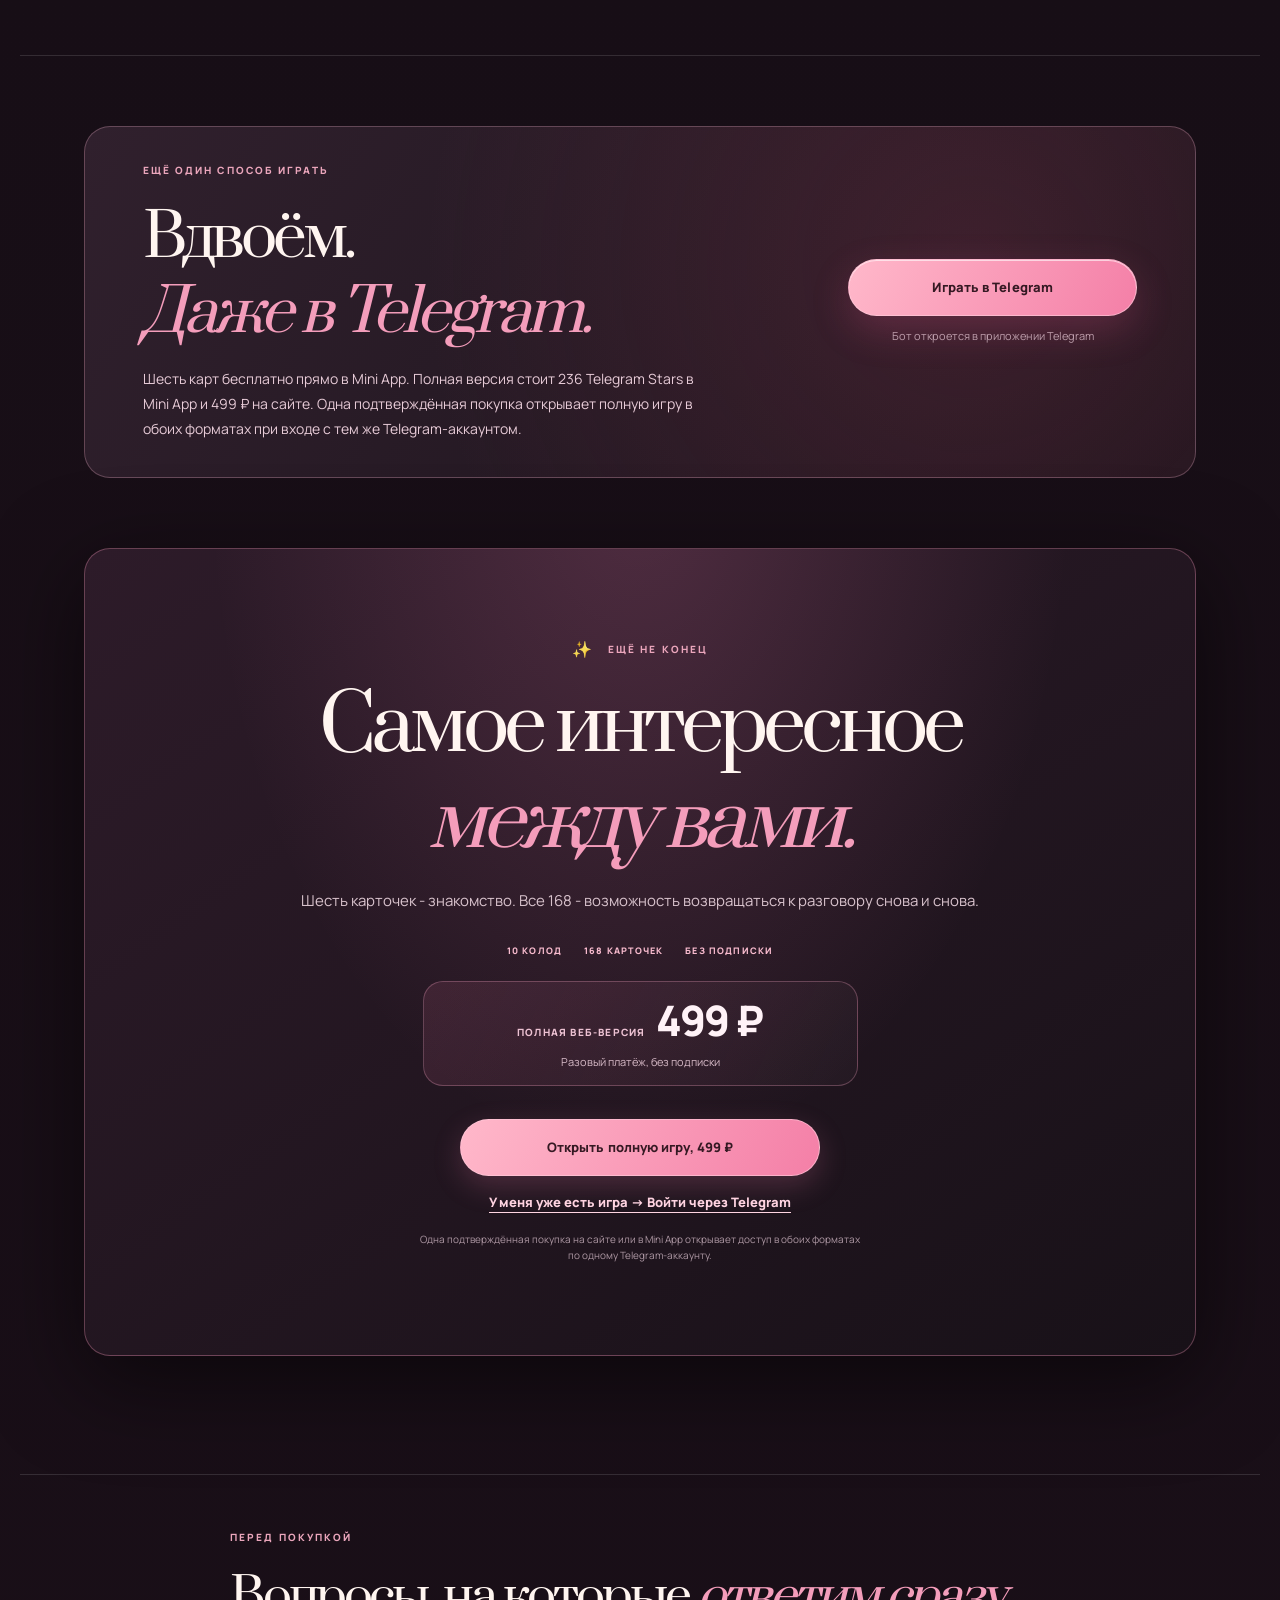
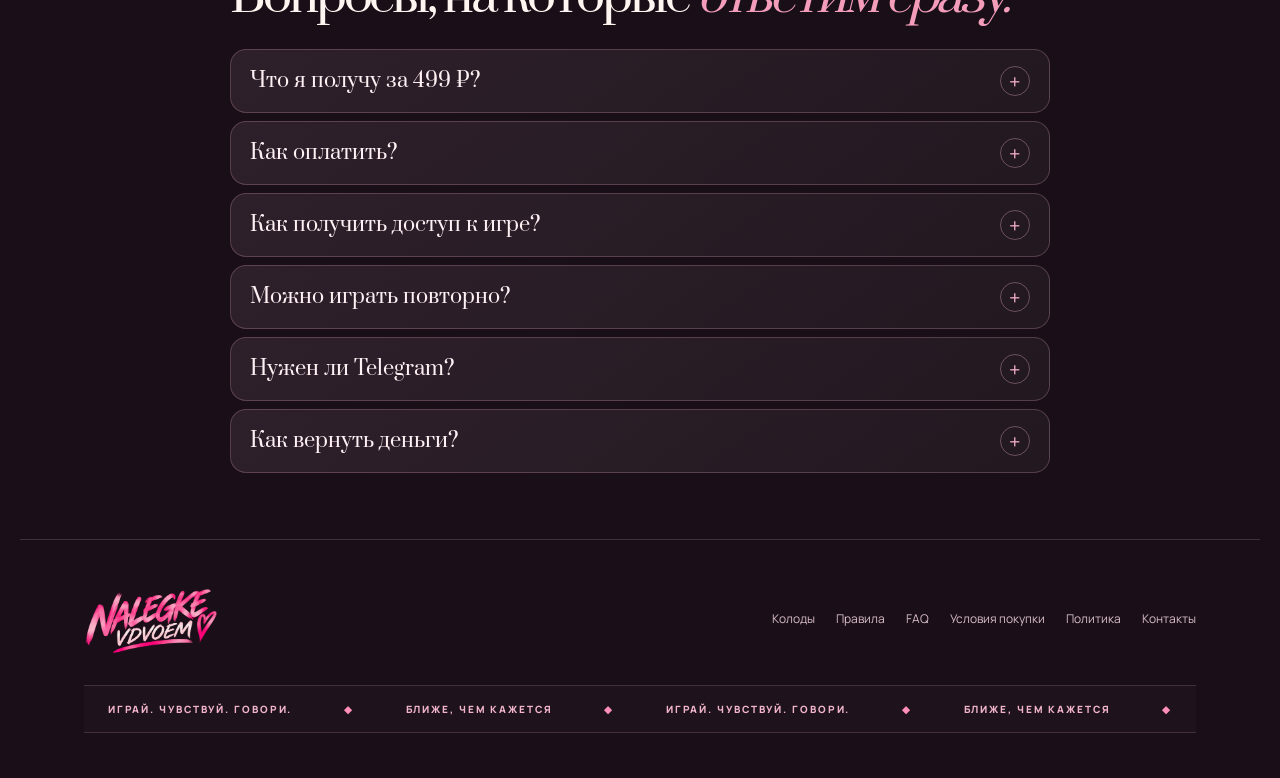
==== commit a157a840: "Improve mobile purchase and account entry flow" ====
--- a/index.html
+++ b/index.html
@@ -659,6 +659,8 @@
 
 /* Free trial is the first, most inviting step. Paid access remains available. */
 .hero-choice{width:min(100%,820px);gap:12px}
+.account-verified{flex:0 0 34px}
+#nextCard{display:block;width:min(100%,680px);margin-inline:auto}
 .hero-choice-demo{border-color:#f9bed3b3;background:radial-gradient(circle at 95% 0%,#c45f8961,transparent 60%),linear-gradient(145deg,#4a2c40,#2b1c2b);box-shadow:0 18px 43px #f087a31e,inset 0 1px #ffffff1f}
 .hero-choice-demo .hero-choice-kicker{color:#ffd0df}
 .hero-choice-demo .hero-choice-try{background:linear-gradient(110deg,#ffd0dd,#f58db0);color:#2c1721;border:1px solid #ffe0e6;box-shadow:0 9px 29px #ee7ea74d;font-weight:800}
@@ -701,16 +703,16 @@
 .evening-demo{background:transparent;border:1px solid #aa738b;color:#ffe8f0}
 .account-note{display:inline-block;margin-bottom:12px;color:#ffc5dc;font-size:13px;font-weight:700}
 [data-owner],[data-checking],[data-connected]{display:none!important}
-.account-verified{display:none!important;align-items:center;gap:6px;color:#f6c4d4;font-size:11px;font-weight:800;white-space:nowrap}
+.account-verified{display:none!important;align-items:center;justify-content:center;width:34px;height:34px;color:#72b8f1;border:1px solid #72b8f166;border-radius:50%}.account-verified svg{width:19px;height:19px}
 html:is([data-account="paid"],[data-account="member"]) .account-verified{display:inline-flex!important}
 html[data-account="paid"] [data-owner],html:is([data-account="checking"],[data-account="retry"]) [data-checking]{display:revert!important}
-html:is([data-account="paid"],[data-account="checking"],[data-account="retry"]) .header-nav .nav-info,html:is([data-account="paid"],[data-account="checking"],[data-account="retry"]) .header-nav [data-start-demo]{display:none!important}
+html:is([data-account="paid"],[data-account="checking"]) .header-nav .nav-info,html:is([data-account="paid"],[data-account="checking"]) .header-nav [data-start-demo]{display:none!important}
 html[data-account="paid"] #siteHeader [data-owner]{display:none!important}
 html[data-account="paid"] .evening-entry{display:block!important}
 html[data-account="paid"] .evening-entry [data-owner]{display:flex!important;justify-content:center}
 html[data-account="paid"] .evening-entry [data-owner] .button{min-width:min(100%,300px)}
-html[data-account="member"] .evening-entry{display:none!important}
-html:is([data-account="paid"],[data-account="checking"],[data-account="retry"]) :is([data-guest],#access,.demo-callout,[data-start-demo]){display:none!important}
+html[data-account="member"] .evening-entry [data-guest]{display:block!important}
+html:is([data-account="paid"],[data-account="checking"]) :is([data-guest],#access,.demo-callout,[data-start-demo]){display:none!important}
 html[data-account="member"] [data-guest]{display:none!important}
 @media(max-width:480px){.evening-actions{flex-direction:column;gap:8px}.evening-actions .button{width:min(100%,290px)}}
 </style>
@@ -723,7 +725,7 @@
 <a class="skip-link" href="#main">К содержанию</a>
 <header class="site-header" id="siteHeader">
 <a aria-label="Вдвоём налегке - наверх" class="brand" href="#top"><img alt="Вдвоём налегке" src="./brand.png"/></a>
-<nav aria-label="Навигация" class="header-nav"><a class="nav-info" href="#decks">Колоды</a><a class="nav-info" href="#rules">Правила</a><a class="nav-info" href="#box">Коробка</a><button class="header-cta" data-start-demo="" type="button">Попробовать 6 карт</button><a data-owner class="header-cta" href="./secure-game.html?resume=1">Продолжить</a><span class="account-verified">✓ Telegram подтверждён</span></nav>
+<nav aria-label="Навигация" class="header-nav"><a class="nav-info" href="#decks">Колоды</a><a class="nav-info" href="#rules">Правила</a><a class="nav-info" href="#box">Коробка</a><button class="header-cta" data-start-demo="" type="button">Попробовать 6 карт</button><a data-owner class="header-cta" href="./secure-game.html?resume=1">Продолжить</a><span class="account-verified" role="img" aria-label="Telegram подключён" title="Telegram подключён"><svg viewBox="0 0 24 24" aria-hidden="true"><path fill="currentColor" d="M21.8 4.2 18.5 20c-.25 1.12-.9 1.4-1.83.87l-5.05-3.72-2.44 2.35c-.27.28-.5.5-1.02.5l.37-5.16 9.4-8.5c.4-.36-.09-.56-.62-.2L5.69 13.5.7 11.94c-1.08-.34-1.1-1.08.23-1.6L20.4 2.8c.9-.33 1.7.22 1.4 1.4Z"/></svg></span></nav>
 </header>
 <main id="main">
 <section aria-labelledby="heroHeading" class="hero" id="top">
@@ -732,11 +734,10 @@
 <div class="eyebrow intro-fade"><span class="eyebrow-rule"></span> КАРТОЧНАЯ ИГРА ДЛЯ ДВОИХ <span class="eyebrow-rule"></span></div>
 <img alt="Вдвоём налегке" class="hero-logo intro-fade" id="heroLogo" src="./brand.png"/>
 <h1 class="hero-heading intro-fade" id="heroHeading">Не просто вечер.<br/><em>Немного ближе.</em></h1>
-<p class="hero-copy intro-fade">Десять колод. Один телефон. И разговоры, которые вы потом будете вспоминать.</p>
+
 <section class="evening-entry intro-fade" aria-label="Начать или продолжить игру">
   <div data-guest>
-    <h2>Начните с одной карты</h2>
-    <p>Читайте по очереди и отвечайте друг другу. Первые шесть карт можно попробовать без регистрации.</p>
+
     <div class="evening-actions">
       <button type="button" class="button evening-demo" data-start-demo="">Попробовать бесплатно</button>
       <a class="button button-primary" href="./secure-purchase.html">Купить за 499 ₽</a>
@@ -757,7 +758,7 @@
 <div class="show-card show-front"><span class="show-top">ТЕ ЖЕ ЛЮДИ.<br/>ТОЛЬКО БЛИЖЕ.</span><img alt="" src="./brand.png"/><span class="show-bottom">ИГРА МЕЖДУ НАМИ</span><span class="show-heart">✧</span></div>
 <div class="seal"><span>БЛИЖЕ,<br/>ЧЕМ<br/>КАЖЕТСЯ</span><svg aria-hidden="true" viewbox="0 0 30 30"><path d="M15 26C9 22 3 16 3 11a6 6 0 0 1 12-2 6 6 0 0 1 12 2c0 5-6 11-12 15Z" fill="none" stroke="currentColor" stroke-width="1.3"></path></svg></div>
 </div>
-<p class="stage-caption">10 КОЛОД, 168 КАРТ, ОДИН ВЕЧЕР НА ДВОИХ</p>
+
 </div>
 <div aria-hidden="true" class="ticker"><div class="ticker-track"><span>ИГРАЙ. ЧУВСТВУЙ. ГОВОРИ.</span><i></i><span>БЛИЖЕ, ЧЕМ КАЖЕТСЯ</span><i></i><span>ИГРАЙ. ЧУВСТВУЙ. ГОВОРИ.</span><i></i><span>БЛИЖЕ, ЧЕМ КАЖЕТСЯ</span><i></i></div></div>
 </section>
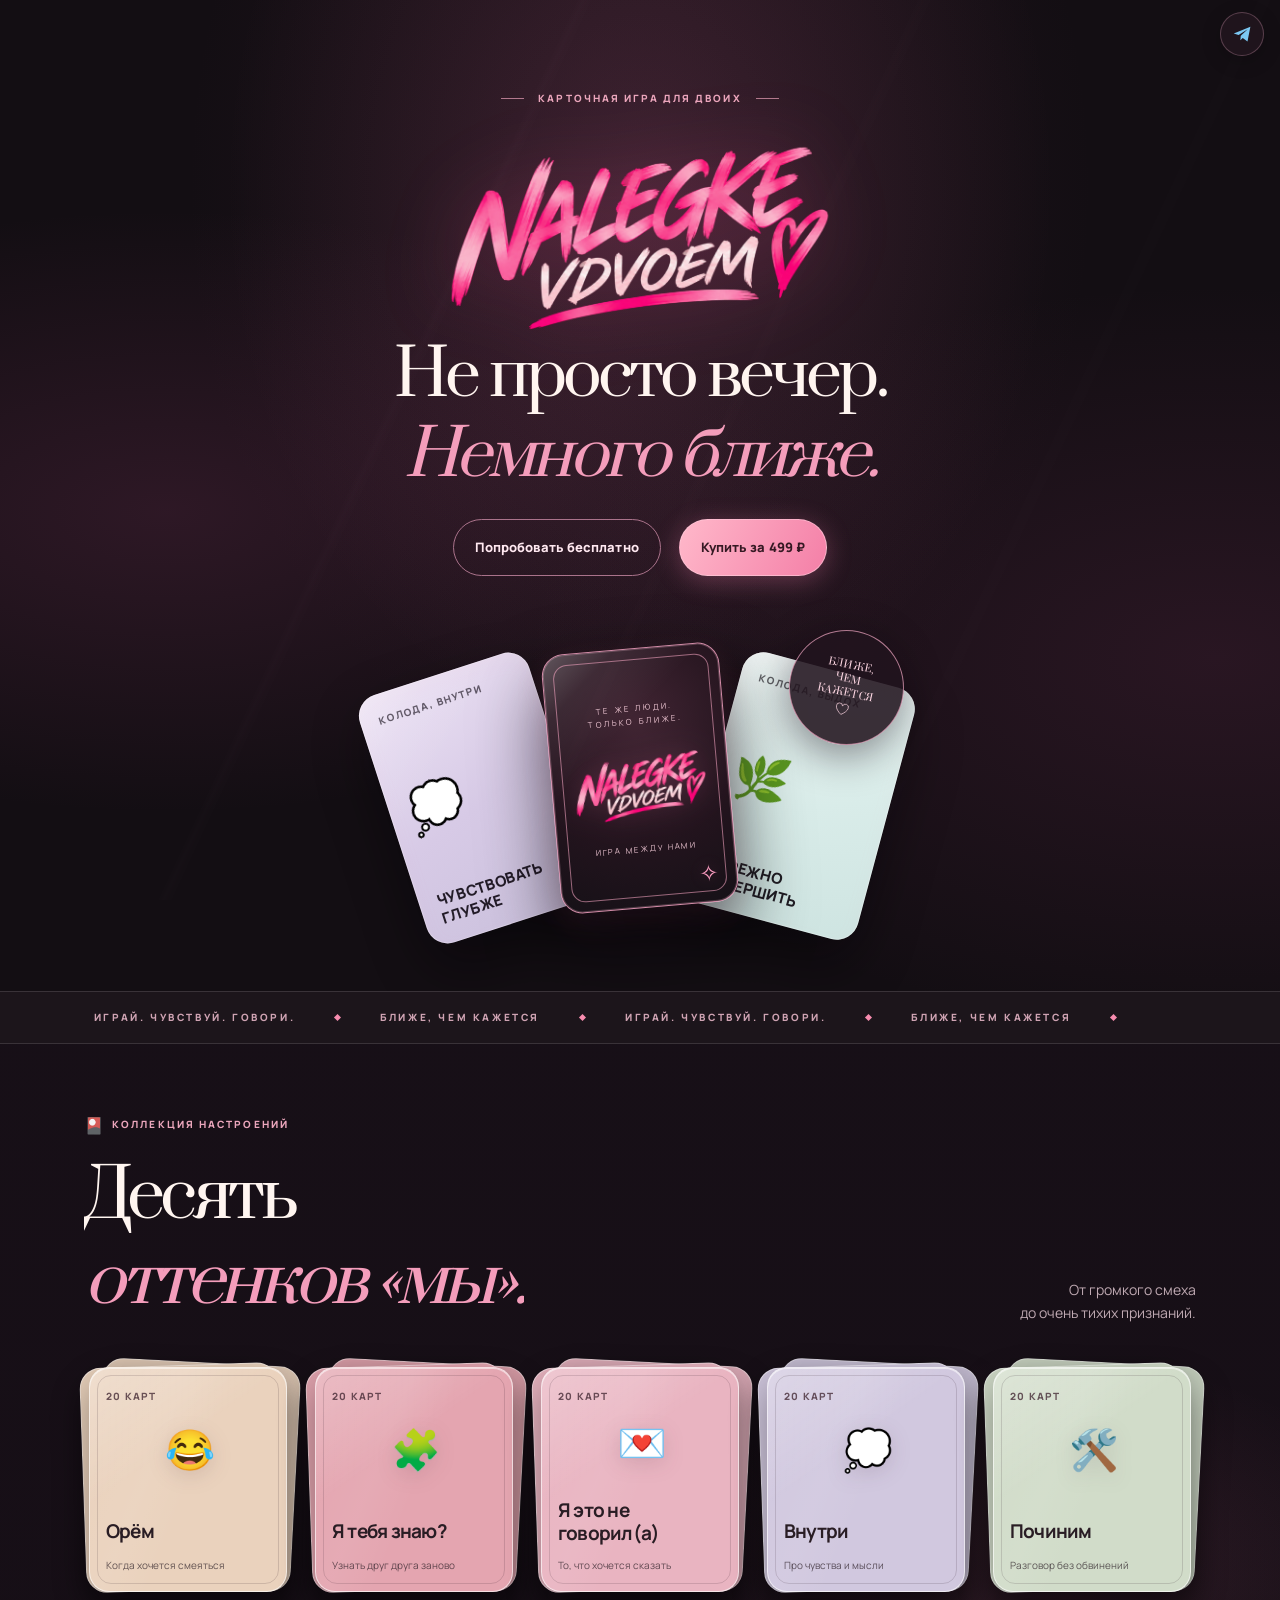
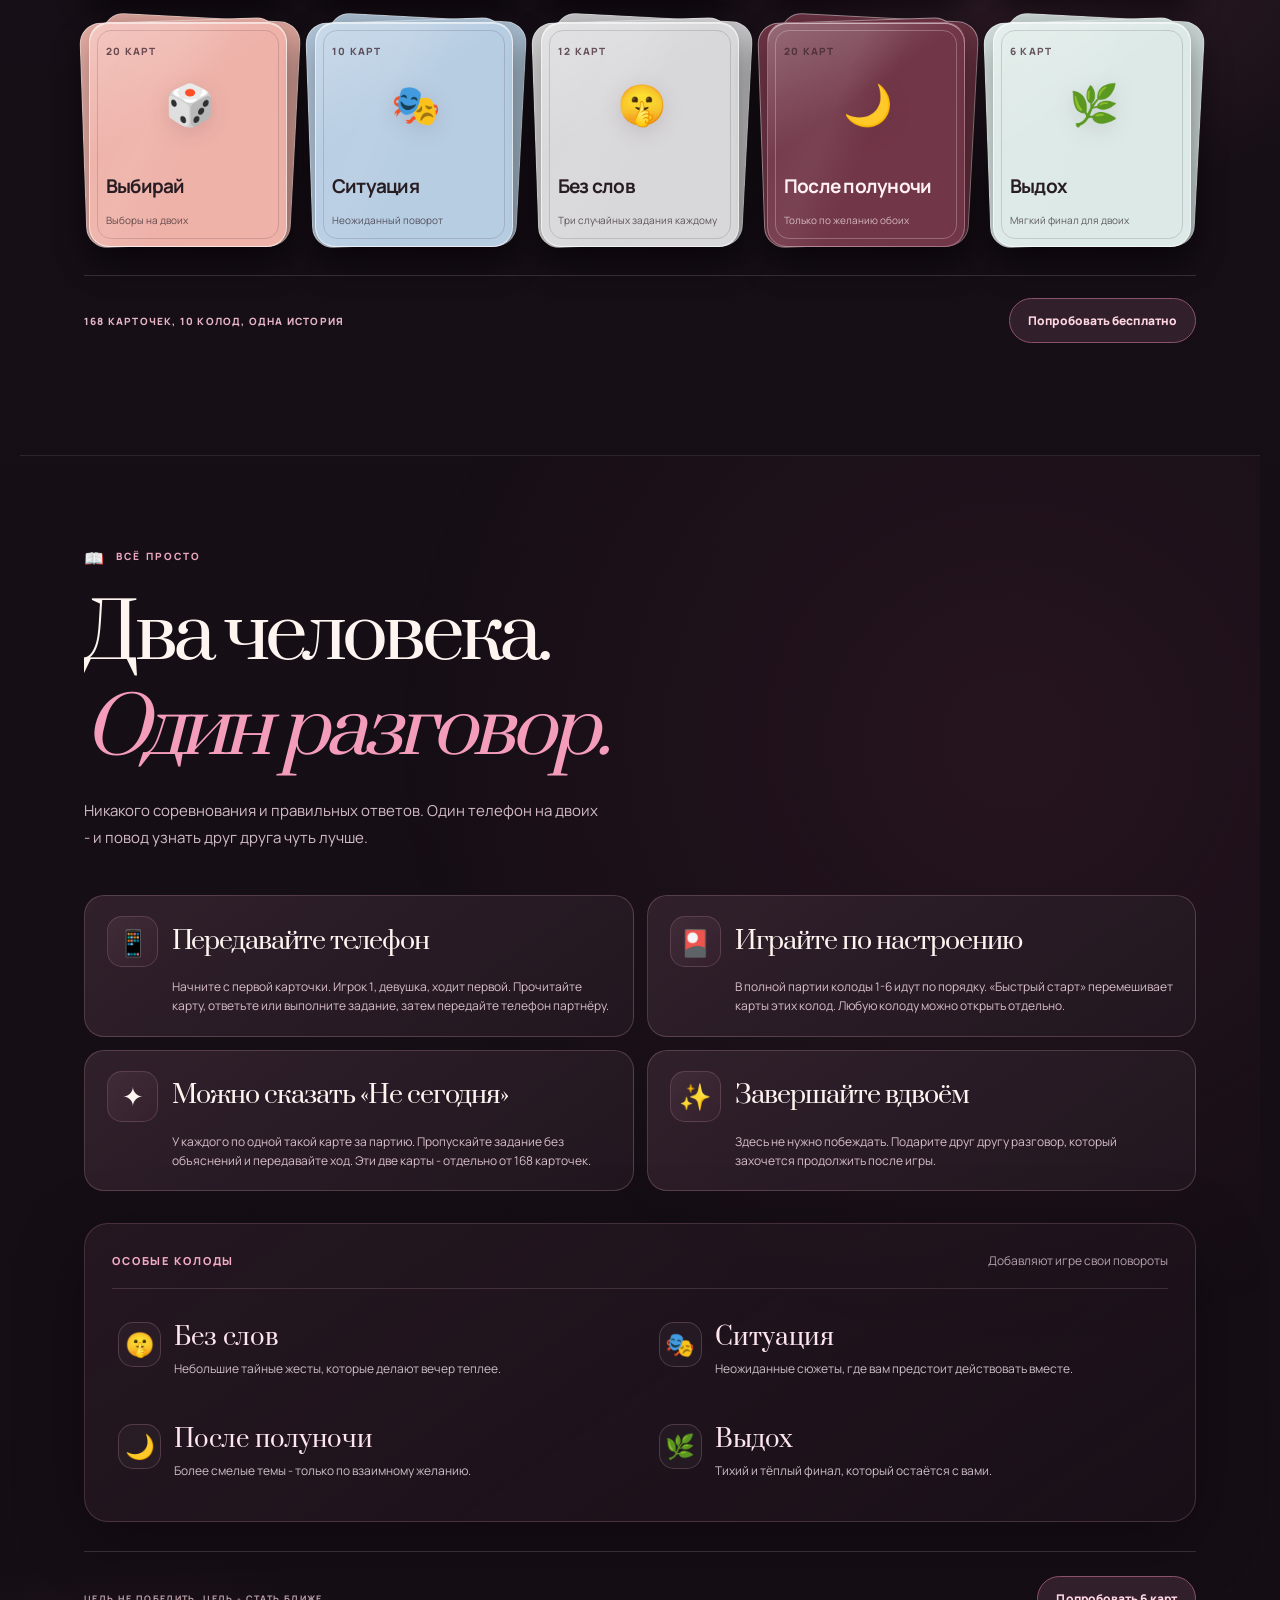
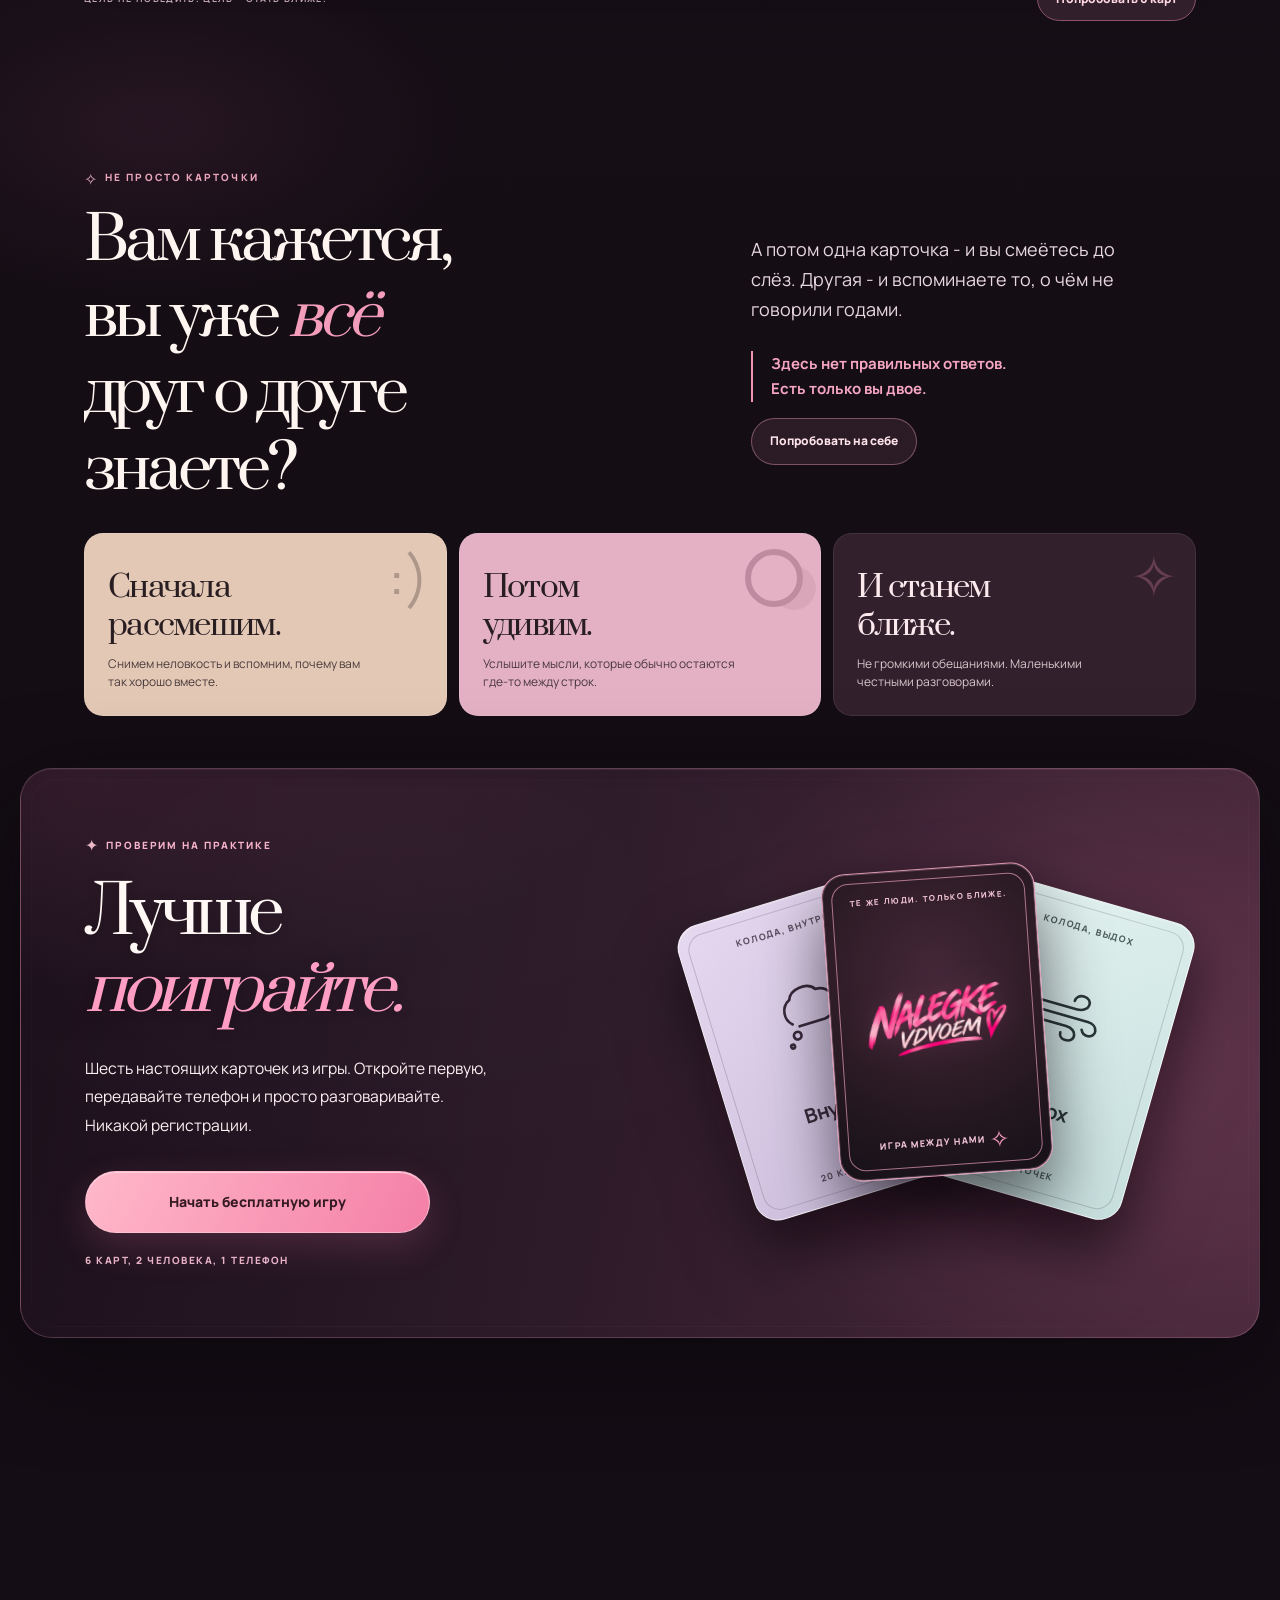
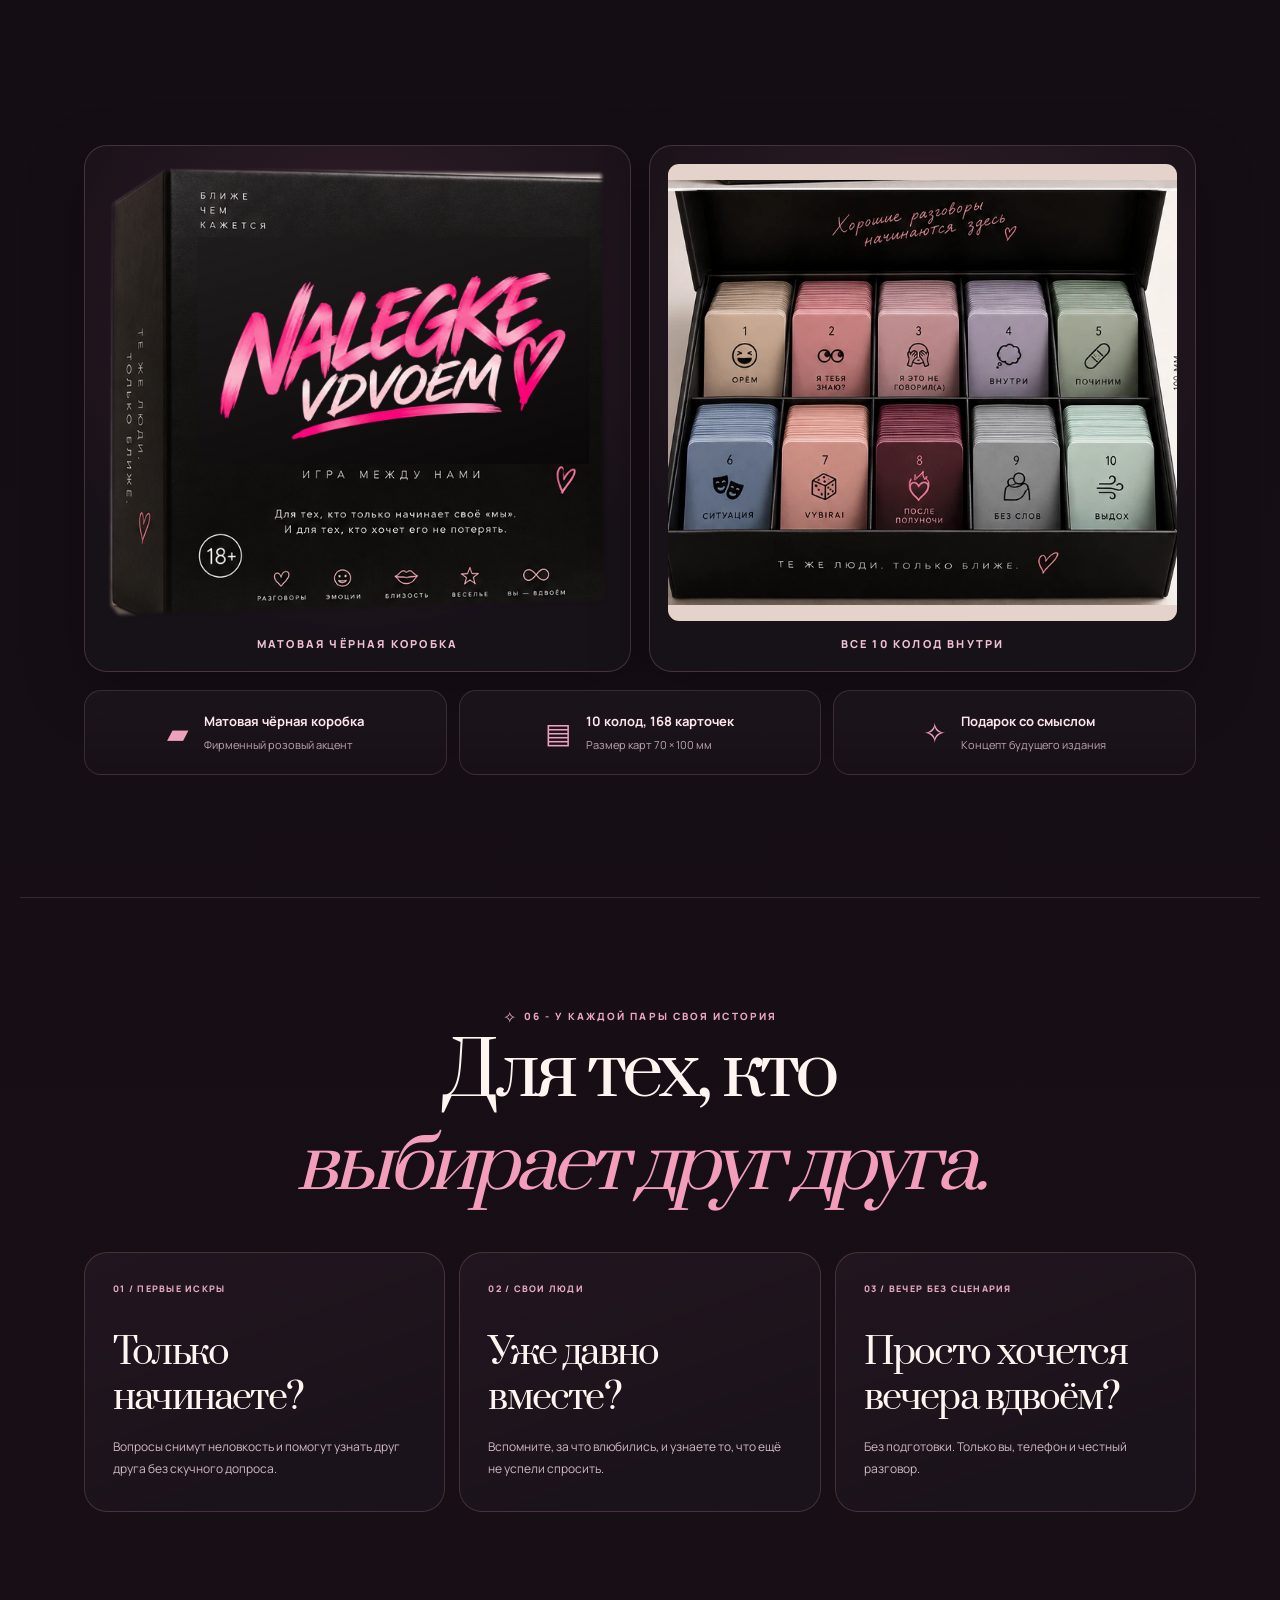
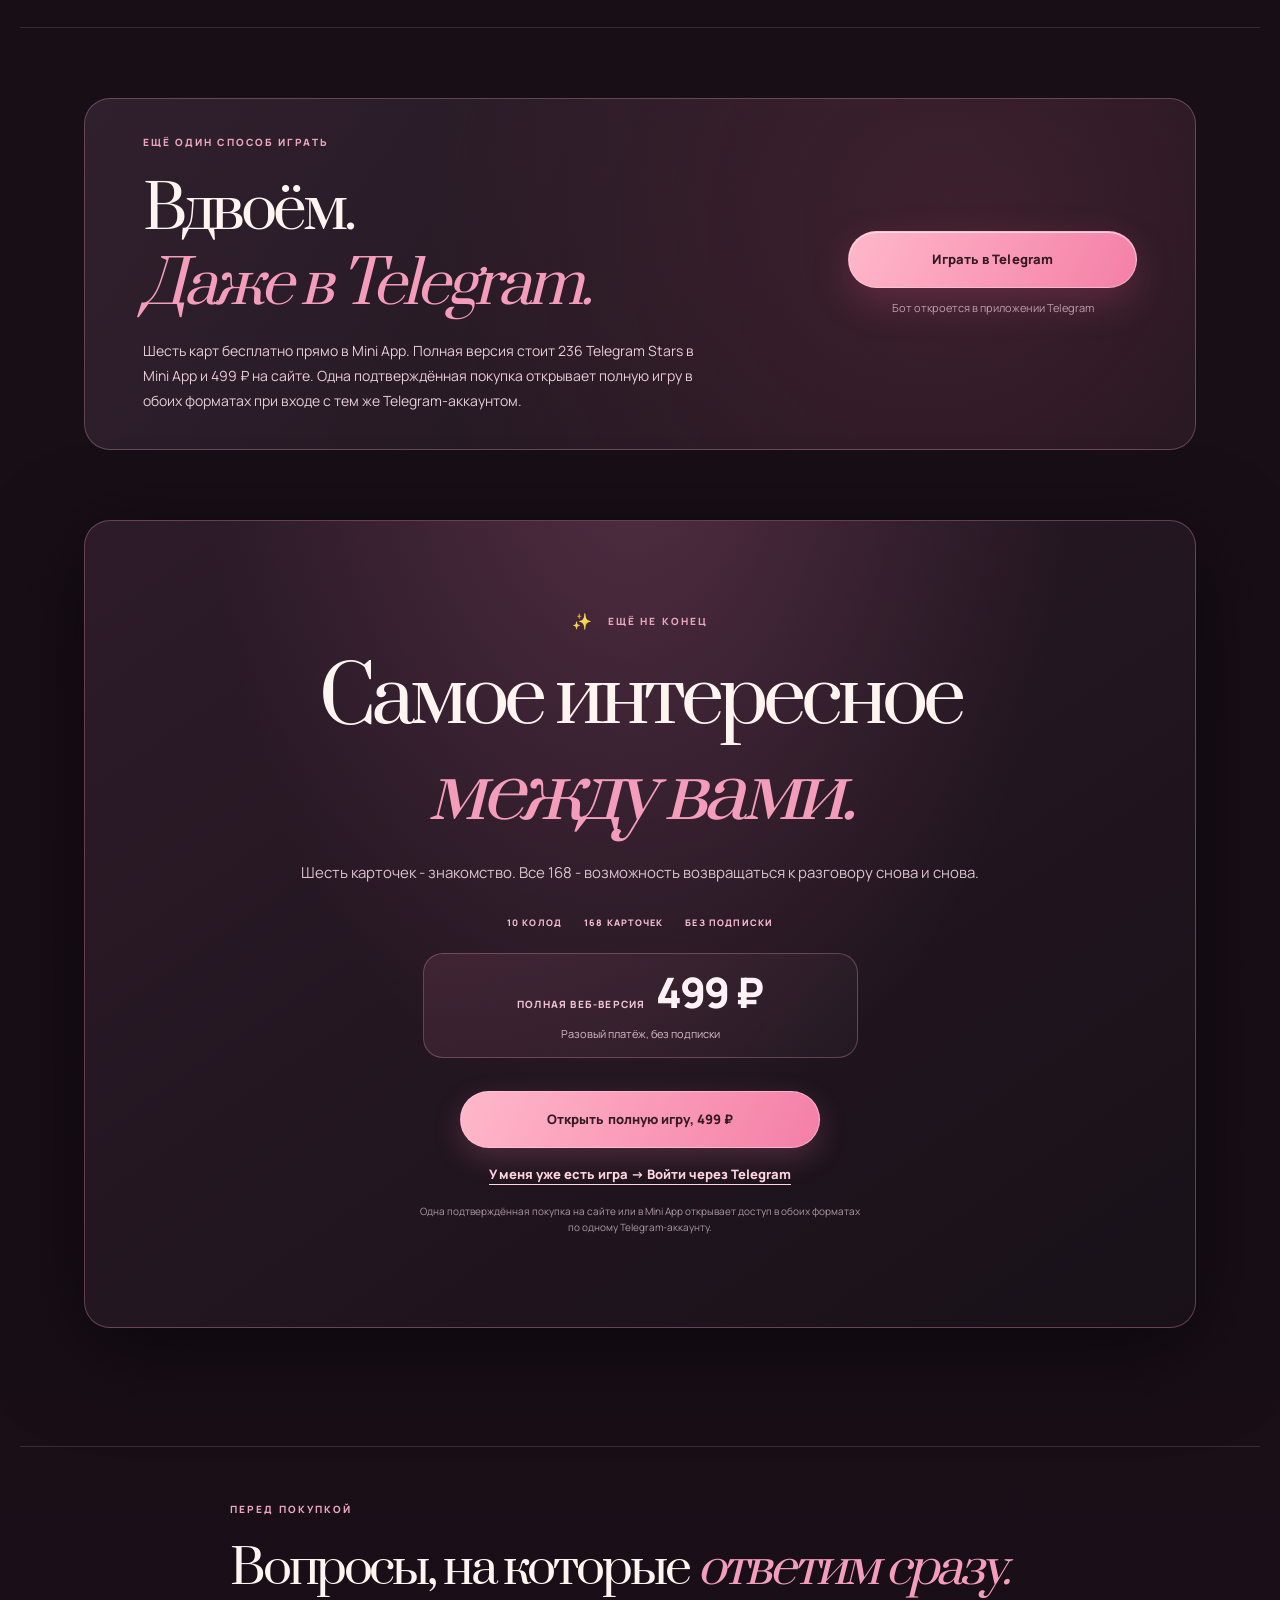
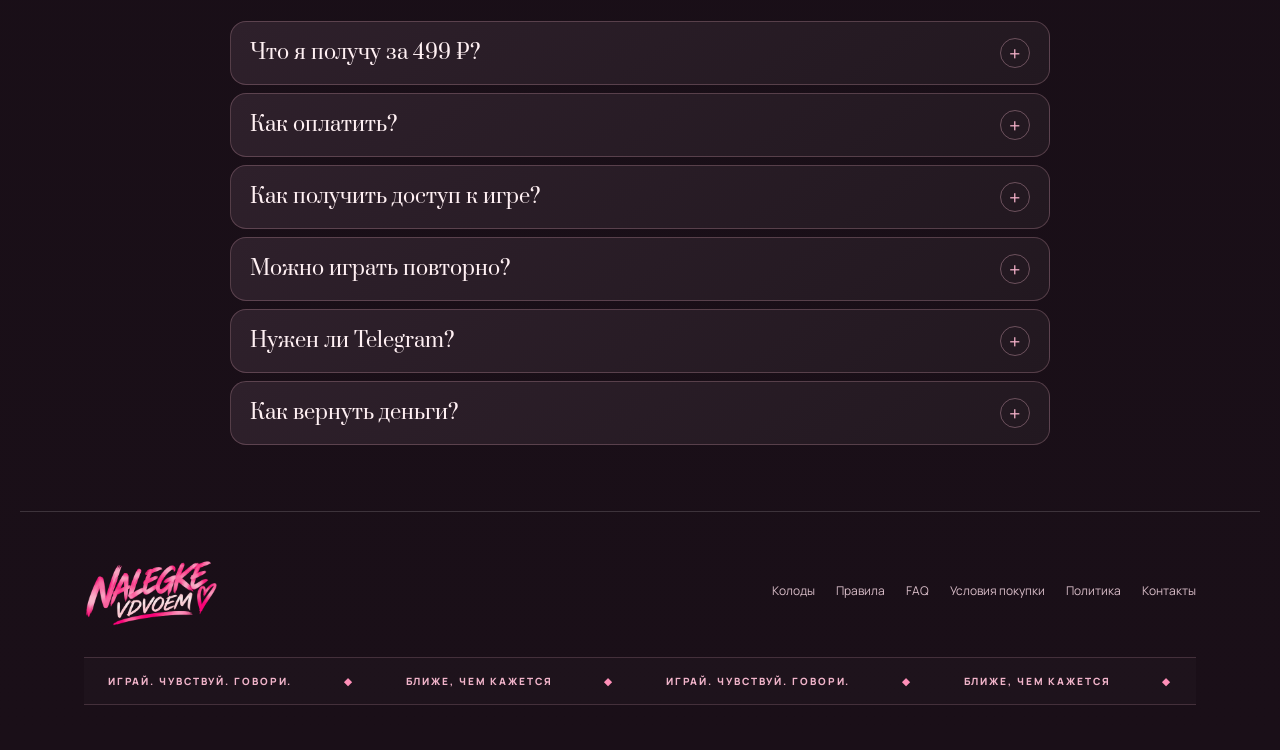
==== commit 0689051d: "Unify mobile account, game and purchase screens" ====
--- a/index.html
+++ b/index.html
@@ -720,7 +720,7 @@
 try{if(sessionStorage.getItem('vdvoem.preview.token'))document.documentElement.dataset.account='checking';}catch{}
 </script>
 <script src="./home-account.js" defer></script>
-<link rel="icon" href="./favicon.ico" sizes="any"><link rel="icon" type="image/png" sizes="192x192" href="./icon-192.png"><link rel="apple-touch-icon" href="./apple-touch-icon.png"><link rel="manifest" href="./site.webmanifest"><meta property="og:image" content="https://vdvoemnalegke.online/brand.png"><meta name="twitter:card" content="summary_large_image"><meta name="twitter:image" content="https://vdvoemnalegke.online/brand.png"><style>.brand-ticker{width:100%;overflow:hidden;border-block:1px solid #fbbbd42b;background:#ffffff05;color:#f1b4ca;font-size:10px;font-weight:800;letter-spacing:.19em;white-space:nowrap}.brand-ticker-track{display:flex;align-items:center;justify-content:space-around;gap:44px;min-width:max-content;padding:15px 20px}.brand-ticker i{font-style:normal;color:#ff8fb8}@media(prefers-reduced-motion:no-preference){.brand-ticker-track{animation:brandTicker 32s linear infinite}@keyframes brandTicker{to{transform:translateX(-25%)}}}</style><style>.game-brand img{display:block;width:150px;height:46px;object-fit:contain}.demo-home{min-height:42px;padding:8px 17px;border:1px solid #ffffff35;border-radius:999px;background:#ffffff08;color:#ffe2eb;font:700 12px Manrope,Arial,sans-serif;white-space:nowrap;cursor:pointer}.demo-home:hover{background:#f49dbb20}@media(max-width:420px){.game-brand img{width:126px;height:42px}.demo-home{font-size:11px;padding-inline:13px}}</style></head>
+<link rel="icon" href="./favicon.ico" sizes="any"><link rel="icon" type="image/png" sizes="192x192" href="./icon-192.png"><link rel="apple-touch-icon" href="./apple-touch-icon.png"><link rel="manifest" href="./site.webmanifest"><meta property="og:image" content="https://vdvoemnalegke.online/brand.png"><meta name="twitter:card" content="summary_large_image"><meta name="twitter:image" content="https://vdvoemnalegke.online/brand.png"><style>.brand-ticker{width:100%;overflow:hidden;border-block:1px solid #fbbbd42b;background:#ffffff05;color:#f1b4ca;font-size:10px;font-weight:800;letter-spacing:.19em;white-space:nowrap}.brand-ticker-track{display:flex;align-items:center;justify-content:space-around;gap:44px;min-width:max-content;padding:15px 20px}.brand-ticker i{font-style:normal;color:#ff8fb8}@media(prefers-reduced-motion:no-preference){.brand-ticker-track{animation:brandTicker 32s linear infinite}@keyframes brandTicker{to{transform:translateX(-25%)}}}</style><style>.game-brand img{display:block;width:150px;height:46px;object-fit:contain}.demo-home{min-height:42px;padding:8px 17px;border:1px solid #ffffff35;border-radius:999px;background:#ffffff08;color:#ffe2eb;font:700 12px Manrope,Arial,sans-serif;white-space:nowrap;cursor:pointer}.demo-home:hover{background:#f49dbb20}@media(max-width:420px){.game-brand img{width:126px;height:42px}.demo-home{font-size:11px;padding-inline:13px}}</style><link rel="stylesheet" href="./mobile-shell.css?v=2"><script src="./mobile-shell.js?v=2" defer></script></head>
 <body>
 <a class="skip-link" href="#main">К содержанию</a>
 <header class="site-header" id="siteHeader">
--- a/mobile-shell.css
+++ b/mobile-shell.css
@@ -0,0 +1,32 @@
+/* Shared mobile-first navigation and account sheets. */
+:root{--sheet-bg:#251720;--sheet-line:#f5b2cc45;--sheet-ink:#fff1ec}
+html{scroll-padding-top:84px}body{overflow-x:clip}
+body>.site-header,.page>.top,body>nav.top,body>nav:has(.bar){display:none!important}
+main,.card,.section,.grid{min-width:0}.card,.section,.hero h1{overflow-wrap:anywhere}
+.deck-tile{position:relative}
+.flow-sheet:focus{outline:none}
+.game-top .game-brand{display:none}.game-top{justify-content:flex-end;border:0}
+.floating-nav{position:fixed;z-index:40;right:max(16px,env(safe-area-inset-right));top:max(12px,env(safe-area-inset-top));display:flex;gap:8px;align-items:center;max-width:calc(100vw - 32px)}
+.floating-nav a{display:inline-flex;align-items:center;justify-content:center;min-height:44px;padding:10px 17px;border:1px solid var(--sheet-line);border-radius:999px;background:#21151ee8;color:var(--sheet-ink);box-shadow:0 5px 20px #0003;backdrop-filter:blur(14px);font:700 12px Manrope,Arial,sans-serif;text-decoration:none}
+.floating-nav .tg-orb{width:44px;padding:0;color:#7bc8f3}.tg-orb svg{width:21px;height:21px}.tg-orb[data-verified=true]{border-color:#7bc8f3;box-shadow:0 0 16px #60b9ea25}
+.floating-nav a:focus-visible{outline:2px solid #ffbad6;outline-offset:3px}
+body:has(dialog[open])>.floating-nav{visibility:hidden}
+body:has(#playView:not([hidden]))>.floating-nav{display:none}
+.hero-inner{padding-top:90px!important;min-height:0!important}.page{padding-top:64px}.view{padding-top:22px}
+.flow-sheet{box-sizing:border-box;width:min(480px,calc(100% - 24px));max-width:none;max-height:calc(100dvh - 24px);margin:auto;padding:0;border:1px solid var(--sheet-line);border-radius:26px;background:linear-gradient(145deg,#34202e,#1c131c);color:var(--sheet-ink);overflow:auto;overscroll-behavior:contain;box-shadow:0 28px 100px #0008}
+.flow-sheet::backdrop{background:#100b12b8;backdrop-filter:blur(12px)}
+.flow-sheet .floating-nav{position:sticky;top:0;right:auto;justify-content:flex-end;padding:12px 14px;margin:0;max-width:none;background:#251720f2;z-index:3;border-bottom:1px solid #ffffff0c}
+.flow-sheet main,.flow-sheet #loginView{width:100%;max-width:none;min-height:0;margin:0;padding:22px clamp(16px,5vw,28px) 28px;border:0;border-radius:0;background:transparent;box-shadow:none}
+.flow-sheet .auth-panel{margin:0;padding:0;border:0;background:none;box-shadow:none;max-width:none}.flow-sheet .purchase-top,.flow-sheet .ornament-heart,.flow-sheet #backHome{display:none}
+.flow-sheet h1,.flow-sheet #result h2{font:400 clamp(28px,7vw,38px)/1.22 Prata,Georgia,serif!important;letter-spacing:-.04em;margin:0 0 12px!important}
+.flow-sheet p{font-size:13px;line-height:1.55}.flow-sheet #result p{margin:8px auto 22px;max-width:26ch}.flow-sheet #telegramLogin{min-width:0;max-width:100%;overflow:hidden}.flow-sheet iframe{max-width:100%}
+.flow-sheet .price{font-size:34px;margin:16px 0 5px}.flow-sheet .payment-help{font-size:11px;line-height:1.5}.flow-sheet #terms{min-width:0;margin:16px 0;font-size:12px}.flow-sheet #terms legend{font-size:12px}.flow-sheet #terms label{padding:8px 0}.flow-sheet #accountEntry{margin:18px auto!important}.flow-sheet #message{margin-top:14px}
+.flow-sheet button,.flow-sheet .action,.flow-sheet .btn{min-height:48px;font-size:14px}.flow-sheet .brand-ticker{display:none}.flow-sheet #result{padding-block:16px 6px}
+.flow-sheet .field{box-sizing:border-box;width:100%;min-width:0;min-height:48px;border:1px solid var(--sheet-line);border-radius:12px;background:#170e17;color:#fff;padding:10px;font-size:16px}
+.flow-sheet .account-retry{display:block;margin:8px auto 0;background:transparent;border:1px solid var(--sheet-line);color:#ffd6e4;width:100%}
+body.purchase-page{display:block;padding:0;min-height:100dvh;background:radial-gradient(ellipse at 50% 25%,#62304766,transparent 65%),#130e13}
+.game-dialog{width:min(760px,100%);max-width:100%;max-height:100dvh}.game-top{position:sticky;top:0;z-index:4;background:#21151ef5}.next-button{text-align:center!important;justify-content:center!important}
+.game-guide{margin-block:14px}.guide-disclosure{margin:12px 0}.guide-disclosure summary{cursor:pointer;width:fit-content;margin:auto;padding:12px 22px;border:1px solid var(--sheet-line);border-radius:99px;color:#ffd5e4;font-size:13px;font-weight:700;list-style:none}.guide-disclosure summary::-webkit-details-marker{display:none}
+.page .play-shell{max-width:680px}.page .play-top{margin-top:4px}.page .paper{min-height:clamp(320px,52dvh,540px)}
+@media(max-width:600px){.floating-nav{top:max(10px,env(safe-area-inset-top));right:max(12px,env(safe-area-inset-right))}.page{width:calc(100% - 24px)}.flow-sheet{border-radius:22px;max-height:calc(100dvh - 16px)}.flow-sheet main,.flow-sheet #loginView{padding:20px 18px 24px}.hero-inner{padding-top:82px!important}.paper-inner{padding:24px 0}.play-tools .btn{min-height:44px}.brand-ticker{font-size:9px}main>.hero{padding-top:70px}.bar{min-height:0}.game-content{padding-inline:14px}.game-dialog .next-button{min-height:50px;font-size:15px}.flow-sheet #terms input{width:20px;height:20px}.flow-sheet #purchaseOffer>p{font-size:12px}.flow-sheet #loginView .hint{font-size:13px}}
+@media(prefers-reduced-motion:no-preference){.flow-sheet[open]{animation:sheet-enter .32s cubic-bezier(.2,.8,.2,1)}.floating-nav{animation:dock-enter .55s ease both}.touch-reveal{opacity:0;transform:translateY(16px);transition:opacity .55s,transform .55s}.touch-reveal.is-visible{opacity:1;transform:none}button:active,.button:active,.btn:active{transform:scale(.975)!important;transition:transform .12s}@keyframes sheet-enter{from{opacity:0;transform:translateY(22px) scale(.98)}to{opacity:1;transform:none}}@keyframes dock-enter{from{opacity:0;transform:translateY(-10px)}to{opacity:1;transform:none}}}
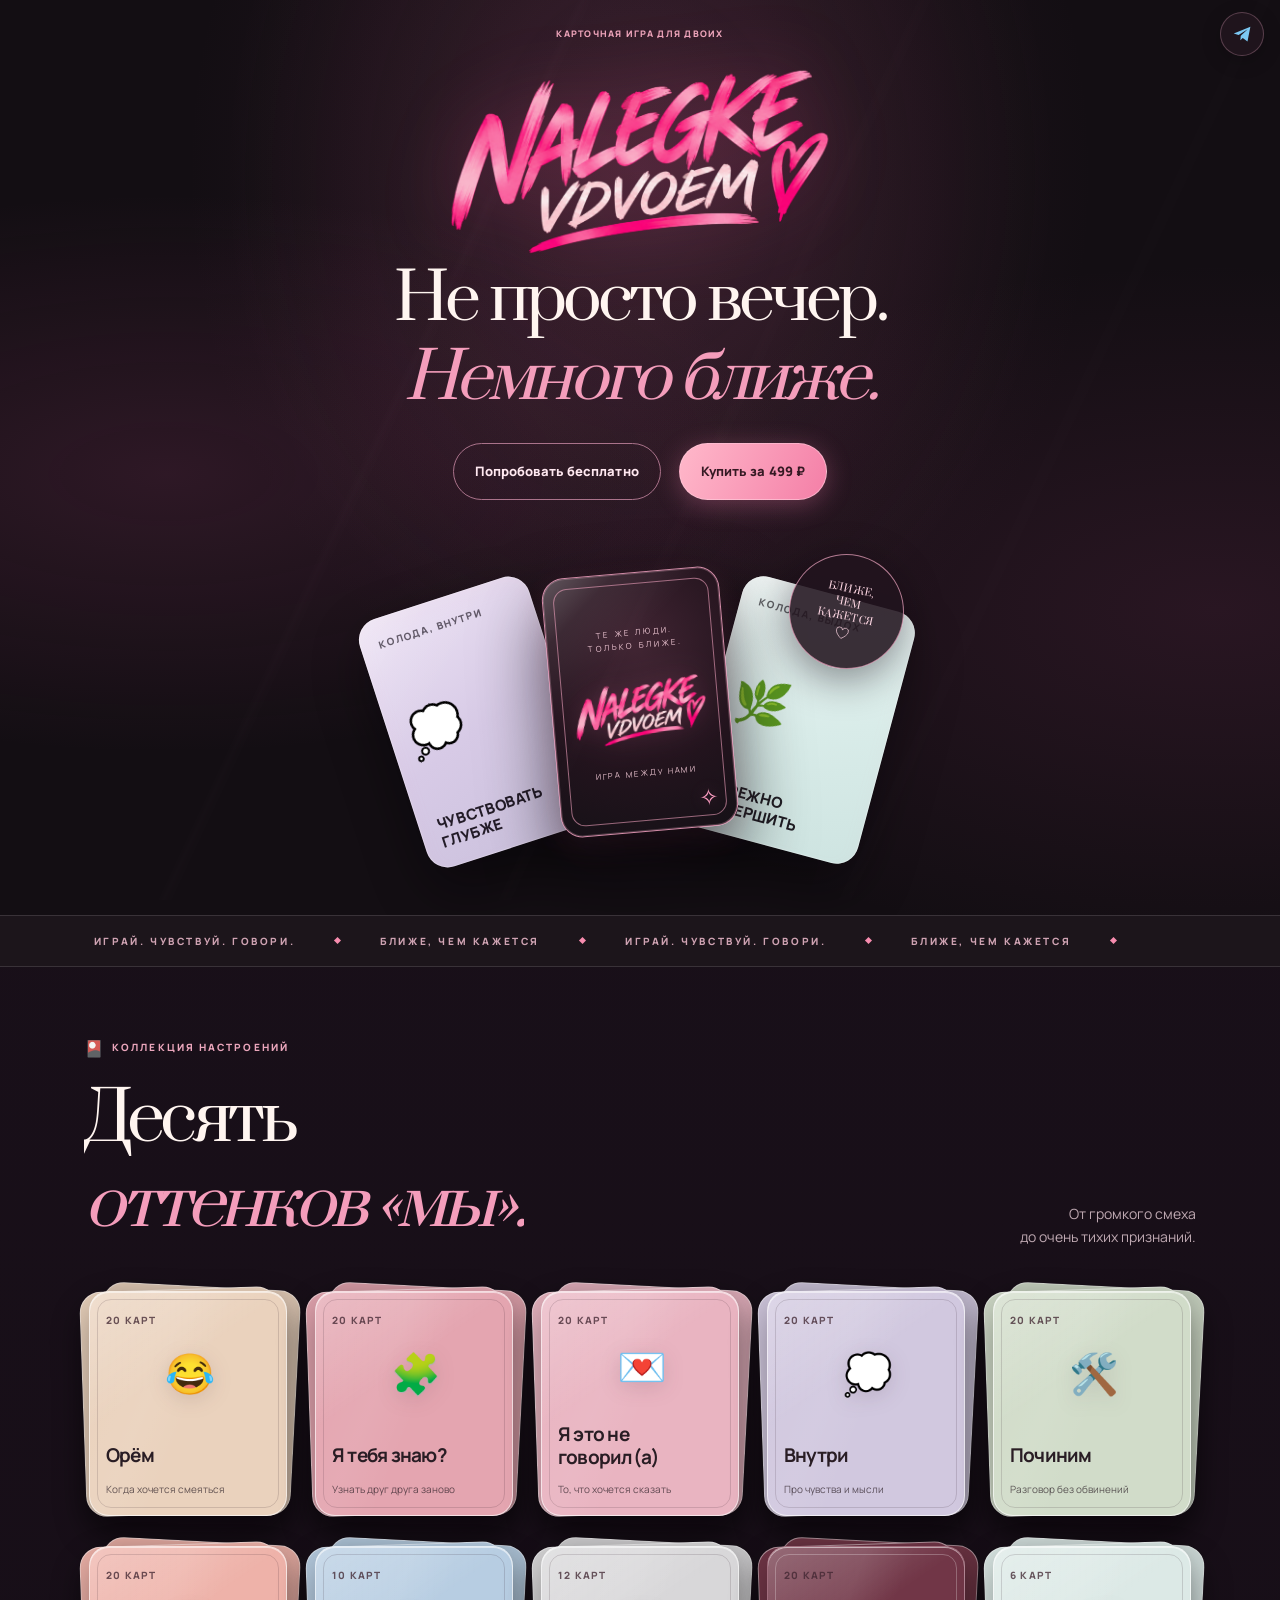
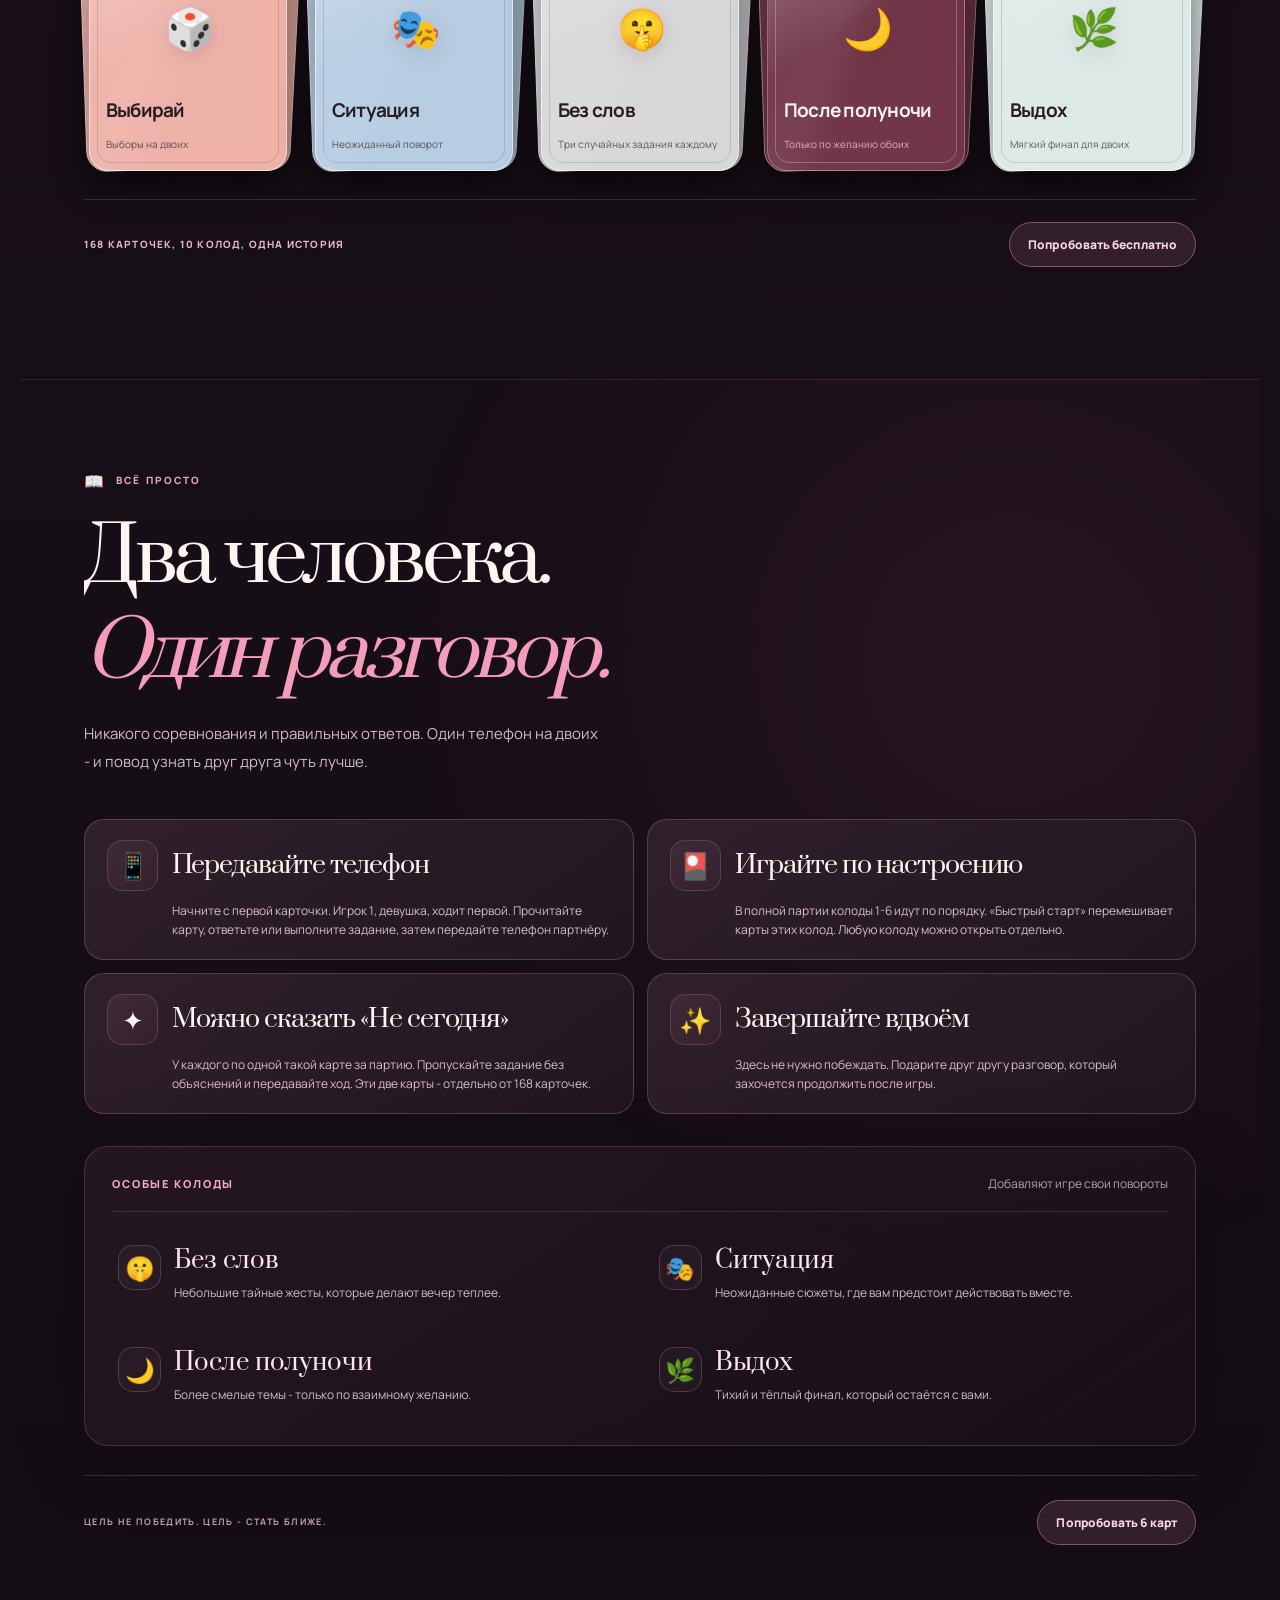
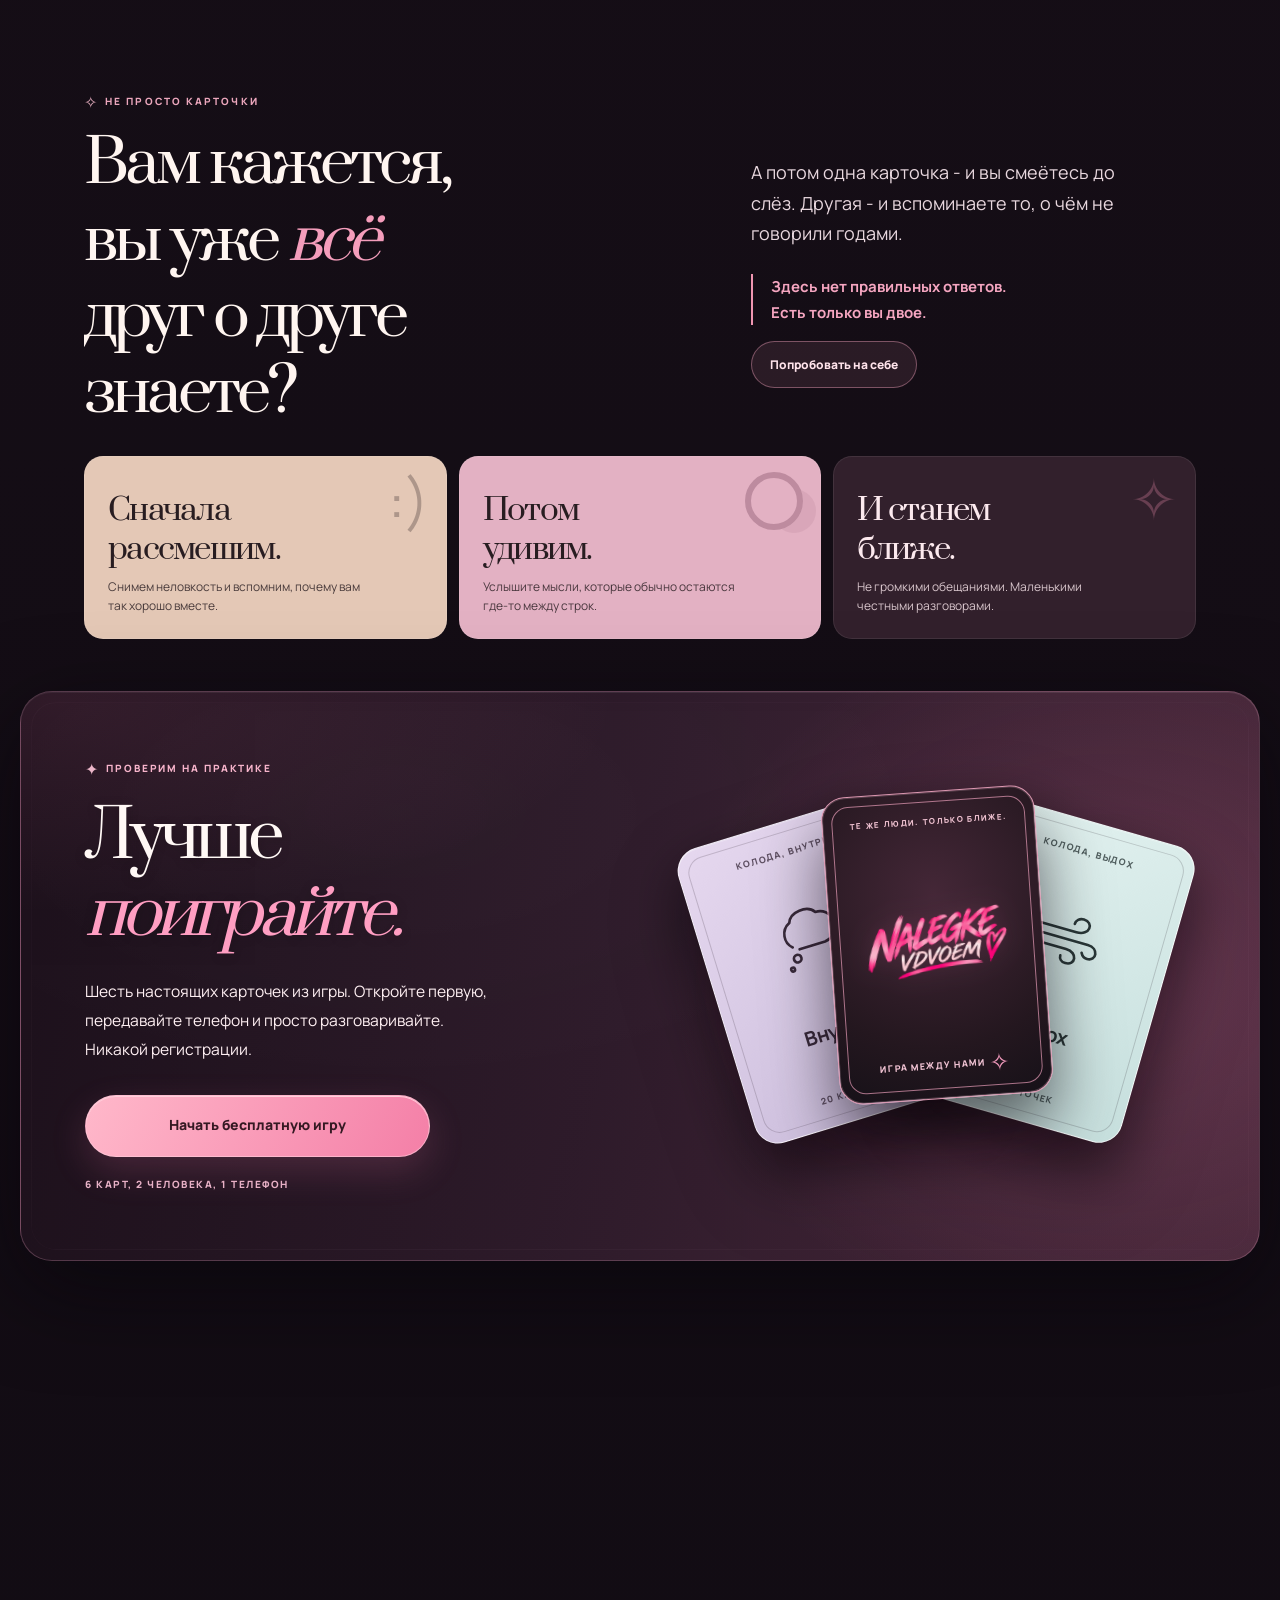
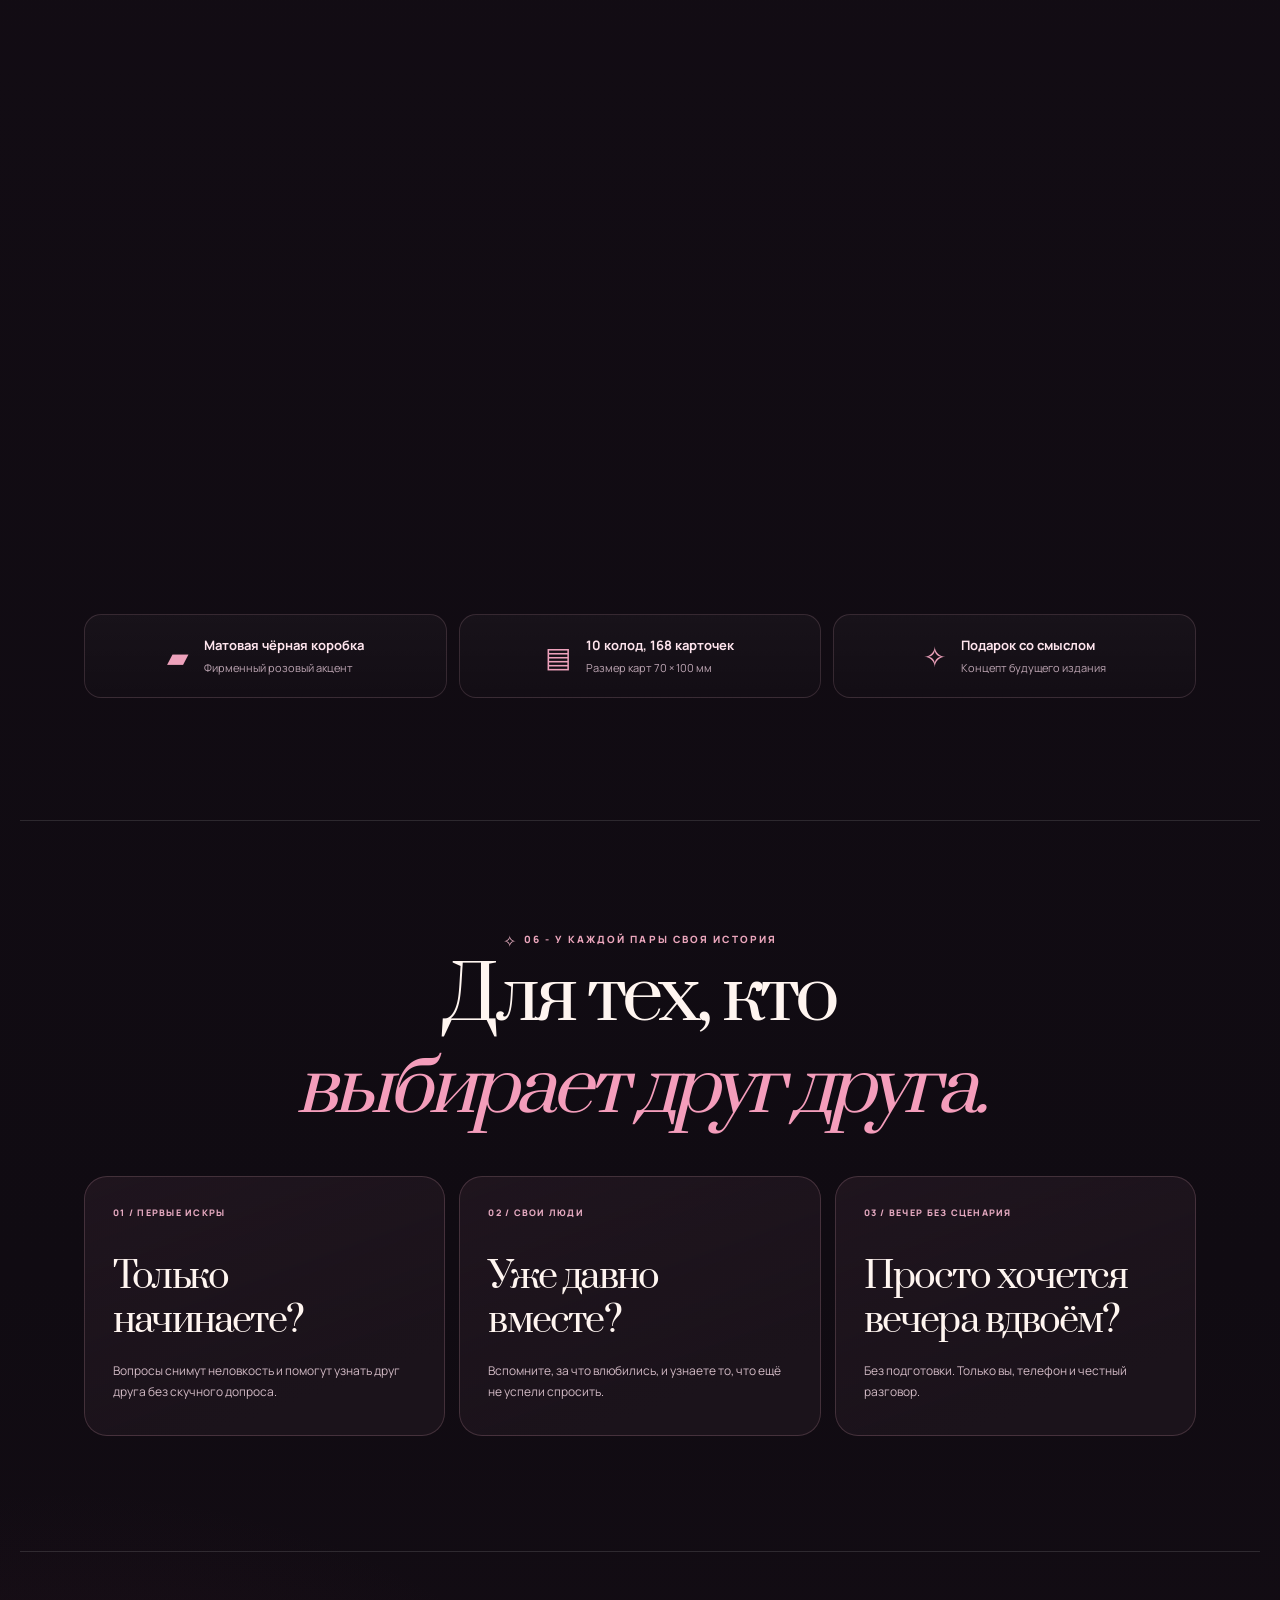
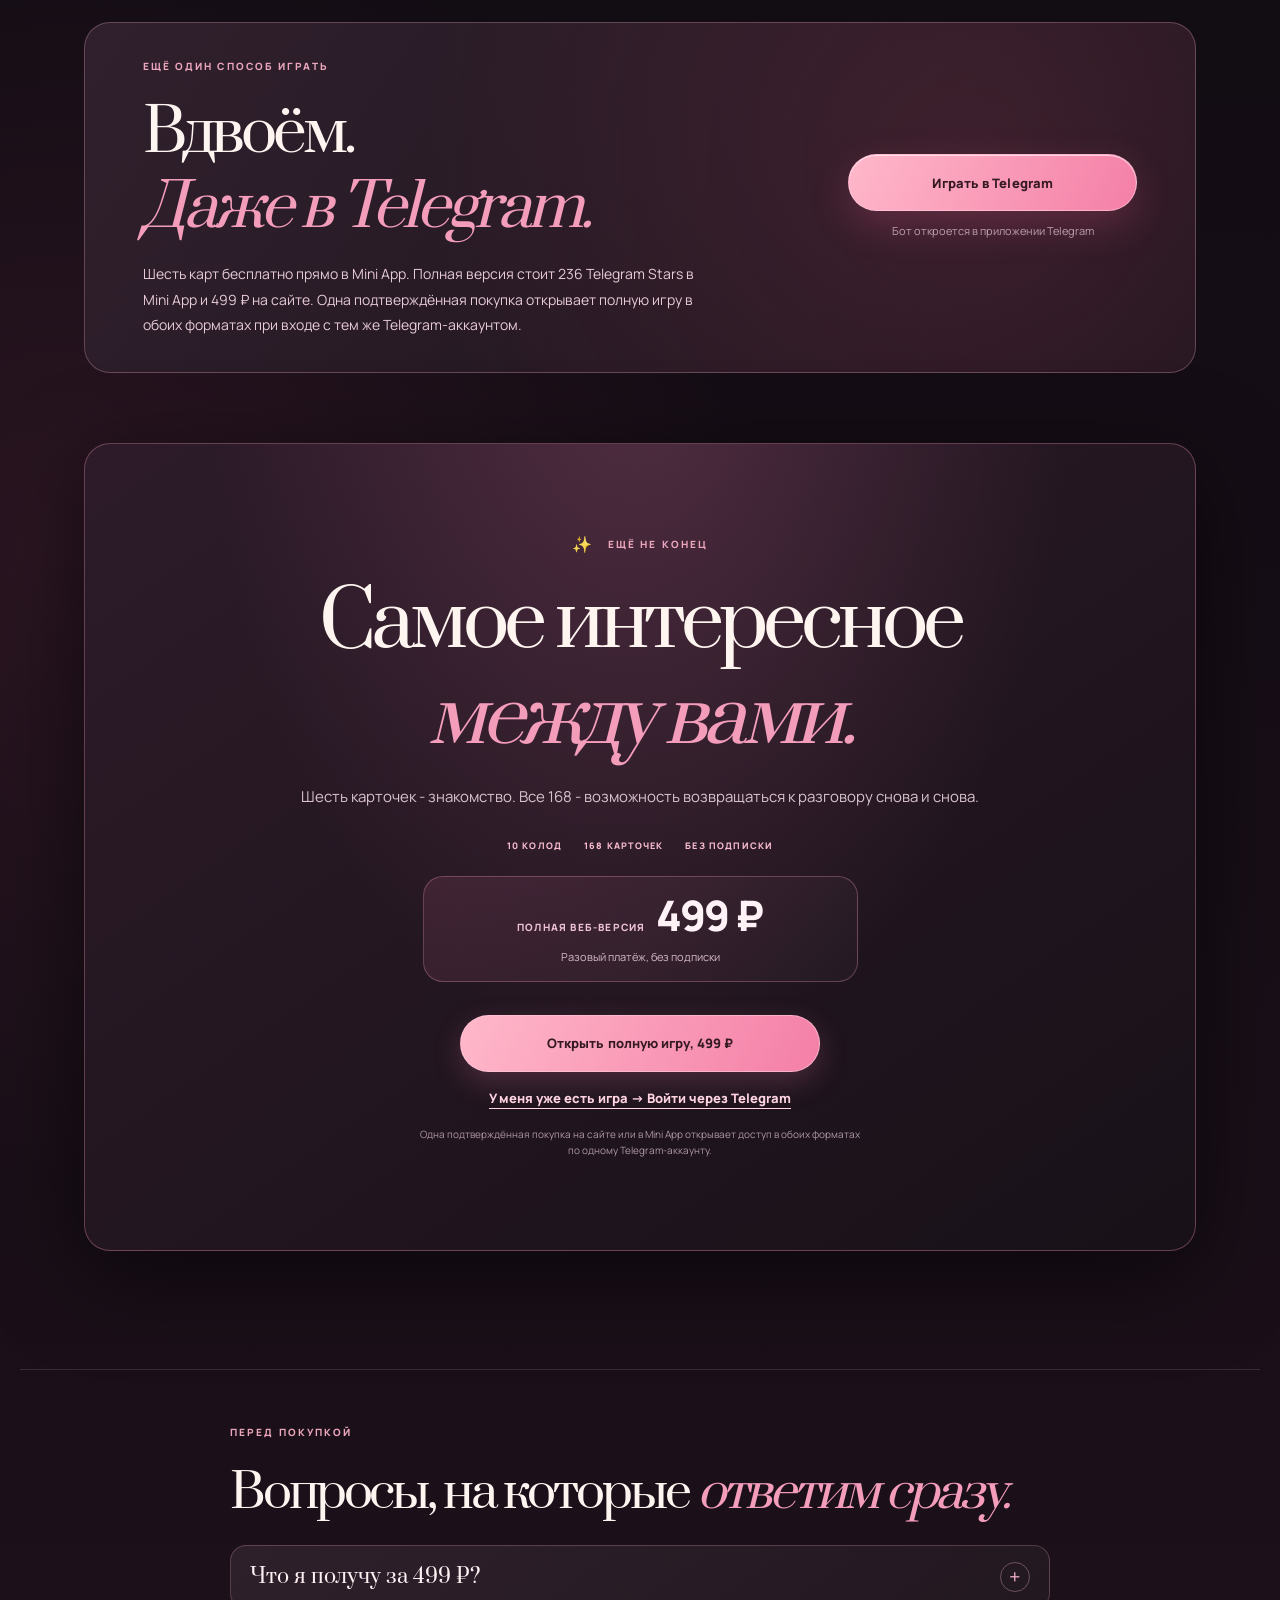
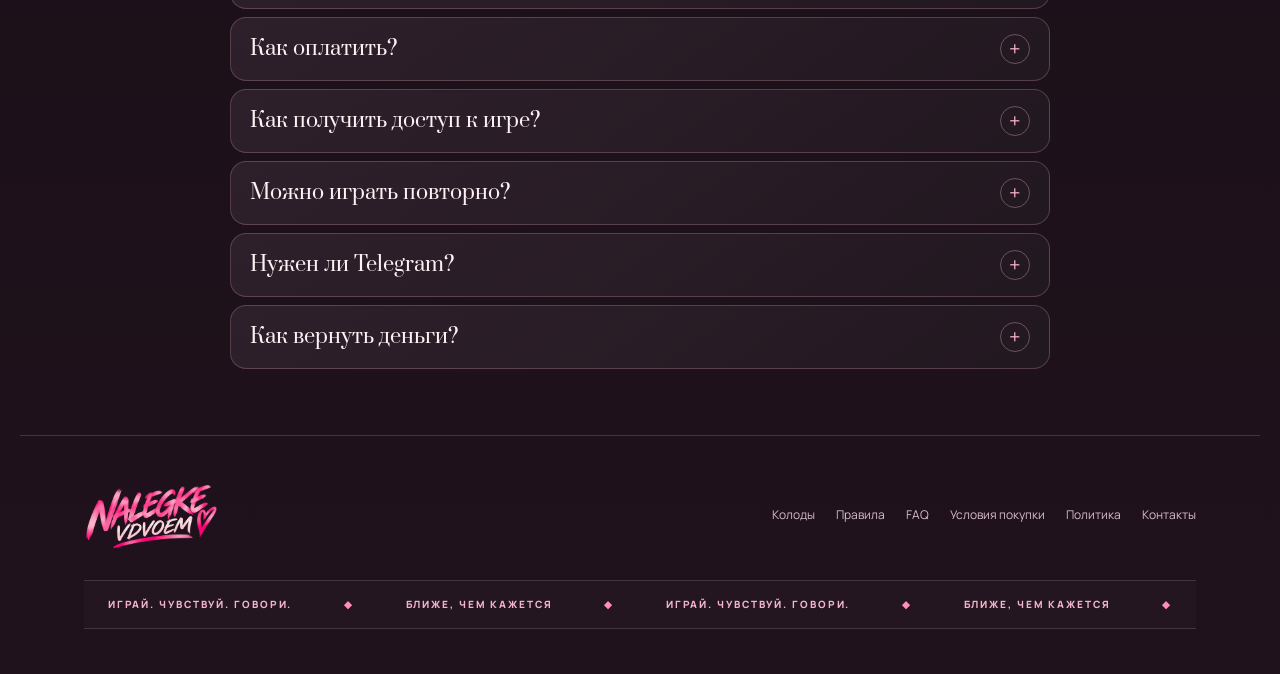
==== commit 864b9e2b: "Fix account access and mobile payment flow" ====
--- a/index.html
+++ b/index.html
@@ -720,7 +720,7 @@
 try{if(sessionStorage.getItem('vdvoem.preview.token'))document.documentElement.dataset.account='checking';}catch{}
 </script>
 <script src="./home-account.js" defer></script>
-<link rel="icon" href="./favicon.ico" sizes="any"><link rel="icon" type="image/png" sizes="192x192" href="./icon-192.png"><link rel="apple-touch-icon" href="./apple-touch-icon.png"><link rel="manifest" href="./site.webmanifest"><meta property="og:image" content="https://vdvoemnalegke.online/brand.png"><meta name="twitter:card" content="summary_large_image"><meta name="twitter:image" content="https://vdvoemnalegke.online/brand.png"><style>.brand-ticker{width:100%;overflow:hidden;border-block:1px solid #fbbbd42b;background:#ffffff05;color:#f1b4ca;font-size:10px;font-weight:800;letter-spacing:.19em;white-space:nowrap}.brand-ticker-track{display:flex;align-items:center;justify-content:space-around;gap:44px;min-width:max-content;padding:15px 20px}.brand-ticker i{font-style:normal;color:#ff8fb8}@media(prefers-reduced-motion:no-preference){.brand-ticker-track{animation:brandTicker 32s linear infinite}@keyframes brandTicker{to{transform:translateX(-25%)}}}</style><style>.game-brand img{display:block;width:150px;height:46px;object-fit:contain}.demo-home{min-height:42px;padding:8px 17px;border:1px solid #ffffff35;border-radius:999px;background:#ffffff08;color:#ffe2eb;font:700 12px Manrope,Arial,sans-serif;white-space:nowrap;cursor:pointer}.demo-home:hover{background:#f49dbb20}@media(max-width:420px){.game-brand img{width:126px;height:42px}.demo-home{font-size:11px;padding-inline:13px}}</style><link rel="stylesheet" href="./mobile-shell.css?v=2"><script src="./mobile-shell.js?v=2" defer></script></head>
+<link rel="icon" href="./favicon.ico" sizes="any"><link rel="icon" type="image/png" sizes="192x192" href="./icon-192.png"><link rel="apple-touch-icon" href="./apple-touch-icon.png"><link rel="manifest" href="./site.webmanifest"><meta property="og:image" content="https://vdvoemnalegke.online/brand.png"><meta name="twitter:card" content="summary_large_image"><meta name="twitter:image" content="https://vdvoemnalegke.online/brand.png"><style>.brand-ticker{width:100%;overflow:hidden;border-block:1px solid #fbbbd42b;background:#ffffff05;color:#f1b4ca;font-size:10px;font-weight:800;letter-spacing:.19em;white-space:nowrap}.brand-ticker-track{display:flex;align-items:center;justify-content:space-around;gap:44px;min-width:max-content;padding:15px 20px}.brand-ticker i{font-style:normal;color:#ff8fb8}@media(prefers-reduced-motion:no-preference){.brand-ticker-track{animation:brandTicker 32s linear infinite}@keyframes brandTicker{to{transform:translateX(-25%)}}}</style><style>.game-brand img{display:block;width:150px;height:46px;object-fit:contain}.demo-home{min-height:42px;padding:8px 17px;border:1px solid #ffffff35;border-radius:999px;background:#ffffff08;color:#ffe2eb;font:700 12px Manrope,Arial,sans-serif;white-space:nowrap;cursor:pointer}.demo-home:hover{background:#f49dbb20}@media(max-width:420px){.game-brand img{width:126px;height:42px}.demo-home{font-size:11px;padding-inline:13px}}</style><link rel="stylesheet" href="./mobile-shell.css?v=3"><script src="./mobile-shell.js?v=3" defer></script></head>
 <body>
 <a class="skip-link" href="#main">К содержанию</a>
 <header class="site-header" id="siteHeader">
@@ -731,7 +731,6 @@
 <section aria-labelledby="heroHeading" class="hero" id="top">
 <div aria-hidden="true" class="hero-glow"></div>
 <div class="hero-inner">
-<div class="eyebrow intro-fade"><span class="eyebrow-rule"></span> КАРТОЧНАЯ ИГРА ДЛЯ ДВОИХ <span class="eyebrow-rule"></span></div>
 <img alt="Вдвоём налегке" class="hero-logo intro-fade" id="heroLogo" src="./brand.png"/>
 <h1 class="hero-heading intro-fade" id="heroHeading">Не просто вечер.<br/><em>Немного ближе.</em></h1>
 
--- a/mobile-shell.css
+++ b/mobile-shell.css
@@ -1,21 +1,24 @@
 /* Shared mobile-first navigation and account sheets. */
 :root{--sheet-bg:#251720;--sheet-line:#f5b2cc45;--sheet-ink:#fff1ec}
+body{background:radial-gradient(ellipse 75% 500px at 48% 0%,#8640637a,transparent),radial-gradient(ellipse 55% 650px at 5% 80%,#7f355132,transparent),linear-gradient(180deg,#1a101a,#100b12 70%,#20121c)!important}
 html{scroll-padding-top:84px}body{overflow-x:clip}
 body>.site-header,.page>.top,body>nav.top,body>nav:has(.bar){display:none!important}
 main,.card,.section,.grid{min-width:0}.card,.section,.hero h1{overflow-wrap:anywhere}
 .deck-tile{position:relative}
 .flow-sheet:focus{outline:none}
 .game-top .game-brand{display:none}.game-top{justify-content:flex-end;border:0}
-.floating-nav{position:fixed;z-index:40;right:max(16px,env(safe-area-inset-right));top:max(12px,env(safe-area-inset-top));display:flex;gap:8px;align-items:center;max-width:calc(100vw - 32px)}
+.floating-nav{position:fixed;z-index:40;left:0;right:0;top:max(12px,env(safe-area-inset-top));display:flex;gap:8px;align-items:center;justify-content:flex-end;max-width:none;padding-inline:max(16px,env(safe-area-inset-right));pointer-events:none}
+.floating-nav>*{pointer-events:auto}
 .floating-nav a{display:inline-flex;align-items:center;justify-content:center;min-height:44px;padding:10px 17px;border:1px solid var(--sheet-line);border-radius:999px;background:#21151ee8;color:var(--sheet-ink);box-shadow:0 5px 20px #0003;backdrop-filter:blur(14px);font:700 12px Manrope,Arial,sans-serif;text-decoration:none}
 .floating-nav .tg-orb{width:44px;padding:0;color:#7bc8f3}.tg-orb svg{width:21px;height:21px}.tg-orb[data-verified=true]{border-color:#7bc8f3;box-shadow:0 0 16px #60b9ea25}
+.floating-nav .site-mark{position:absolute;left:50%;transform:translateX(-50%);max-width:calc(100vw - 88px);color:#efa5bb;text-align:center;white-space:nowrap;font:800 9px/1.35 Manrope,Arial,sans-serif;letter-spacing:.14em}
 .floating-nav a:focus-visible{outline:2px solid #ffbad6;outline-offset:3px}
 body:has(dialog[open])>.floating-nav{visibility:hidden}
 body:has(#playView:not([hidden]))>.floating-nav{display:none}
-.hero-inner{padding-top:90px!important;min-height:0!important}.page{padding-top:64px}.view{padding-top:22px}
+.hero-inner{padding-top:30px!important;min-height:0!important}.page{padding-top:64px}.view{padding-top:22px}
 .flow-sheet{box-sizing:border-box;width:min(480px,calc(100% - 24px));max-width:none;max-height:calc(100dvh - 24px);margin:auto;padding:0;border:1px solid var(--sheet-line);border-radius:26px;background:linear-gradient(145deg,#34202e,#1c131c);color:var(--sheet-ink);overflow:auto;overscroll-behavior:contain;box-shadow:0 28px 100px #0008}
 .flow-sheet::backdrop{background:#100b12b8;backdrop-filter:blur(12px)}
-.flow-sheet .floating-nav{position:sticky;top:0;right:auto;justify-content:flex-end;padding:12px 14px;margin:0;max-width:none;background:#251720f2;z-index:3;border-bottom:1px solid #ffffff0c}
+.flow-sheet .floating-nav{position:sticky;left:auto;right:auto;top:0;justify-content:flex-end;padding:12px 14px;margin:0;max-width:none;background:#251720f2;z-index:3;border-bottom:1px solid #ffffff0c}
 .flow-sheet main,.flow-sheet #loginView{width:100%;max-width:none;min-height:0;margin:0;padding:22px clamp(16px,5vw,28px) 28px;border:0;border-radius:0;background:transparent;box-shadow:none}
 .flow-sheet .auth-panel{margin:0;padding:0;border:0;background:none;box-shadow:none;max-width:none}.flow-sheet .purchase-top,.flow-sheet .ornament-heart,.flow-sheet #backHome{display:none}
 .flow-sheet h1,.flow-sheet #result h2{font:400 clamp(28px,7vw,38px)/1.22 Prata,Georgia,serif!important;letter-spacing:-.04em;margin:0 0 12px!important}
@@ -24,9 +27,9 @@
 .flow-sheet button,.flow-sheet .action,.flow-sheet .btn{min-height:48px;font-size:14px}.flow-sheet .brand-ticker{display:none}.flow-sheet #result{padding-block:16px 6px}
 .flow-sheet .field{box-sizing:border-box;width:100%;min-width:0;min-height:48px;border:1px solid var(--sheet-line);border-radius:12px;background:#170e17;color:#fff;padding:10px;font-size:16px}
 .flow-sheet .account-retry{display:block;margin:8px auto 0;background:transparent;border:1px solid var(--sheet-line);color:#ffd6e4;width:100%}
-body.purchase-page{display:block;padding:0;min-height:100dvh;background:radial-gradient(ellipse at 50% 25%,#62304766,transparent 65%),#130e13}
+body.purchase-page{display:block;padding:0;min-height:100dvh}
 .game-dialog{width:min(760px,100%);max-width:100%;max-height:100dvh}.game-top{position:sticky;top:0;z-index:4;background:#21151ef5}.next-button{text-align:center!important;justify-content:center!important}
 .game-guide{margin-block:14px}.guide-disclosure{margin:12px 0}.guide-disclosure summary{cursor:pointer;width:fit-content;margin:auto;padding:12px 22px;border:1px solid var(--sheet-line);border-radius:99px;color:#ffd5e4;font-size:13px;font-weight:700;list-style:none}.guide-disclosure summary::-webkit-details-marker{display:none}
 .page .play-shell{max-width:680px}.page .play-top{margin-top:4px}.page .paper{min-height:clamp(320px,52dvh,540px)}
-@media(max-width:600px){.floating-nav{top:max(10px,env(safe-area-inset-top));right:max(12px,env(safe-area-inset-right))}.page{width:calc(100% - 24px)}.flow-sheet{border-radius:22px;max-height:calc(100dvh - 16px)}.flow-sheet main,.flow-sheet #loginView{padding:20px 18px 24px}.hero-inner{padding-top:82px!important}.paper-inner{padding:24px 0}.play-tools .btn{min-height:44px}.brand-ticker{font-size:9px}main>.hero{padding-top:70px}.bar{min-height:0}.game-content{padding-inline:14px}.game-dialog .next-button{min-height:50px;font-size:15px}.flow-sheet #terms input{width:20px;height:20px}.flow-sheet #purchaseOffer>p{font-size:12px}.flow-sheet #loginView .hint{font-size:13px}}
+@media(max-width:600px){.floating-nav{top:max(10px,env(safe-area-inset-top))}.page{width:calc(100% - 24px)}.flow-sheet{border-radius:22px;max-height:calc(100dvh - 16px)}.flow-sheet main,.flow-sheet #loginView{padding:20px 18px 24px}.hero-inner{padding-top:12px!important}.paper-inner{padding:24px 0}.play-tools .btn{min-height:44px}.brand-ticker{font-size:9px}main>.hero{padding-top:30px}.bar{min-height:0}.game-content{padding-inline:14px}.game-dialog .next-button{min-height:50px;font-size:15px}.flow-sheet #terms input{width:20px;height:20px}.flow-sheet #purchaseOffer>p{font-size:12px}.flow-sheet #loginView .hint{font-size:13px}}
 @media(prefers-reduced-motion:no-preference){.flow-sheet[open]{animation:sheet-enter .32s cubic-bezier(.2,.8,.2,1)}.floating-nav{animation:dock-enter .55s ease both}.touch-reveal{opacity:0;transform:translateY(16px);transition:opacity .55s,transform .55s}.touch-reveal.is-visible{opacity:1;transform:none}button:active,.button:active,.btn:active{transform:scale(.975)!important;transition:transform .12s}@keyframes sheet-enter{from{opacity:0;transform:translateY(22px) scale(.98)}to{opacity:1;transform:none}}@keyframes dock-enter{from{opacity:0;transform:translateY(-10px)}to{opacity:1;transform:none}}}
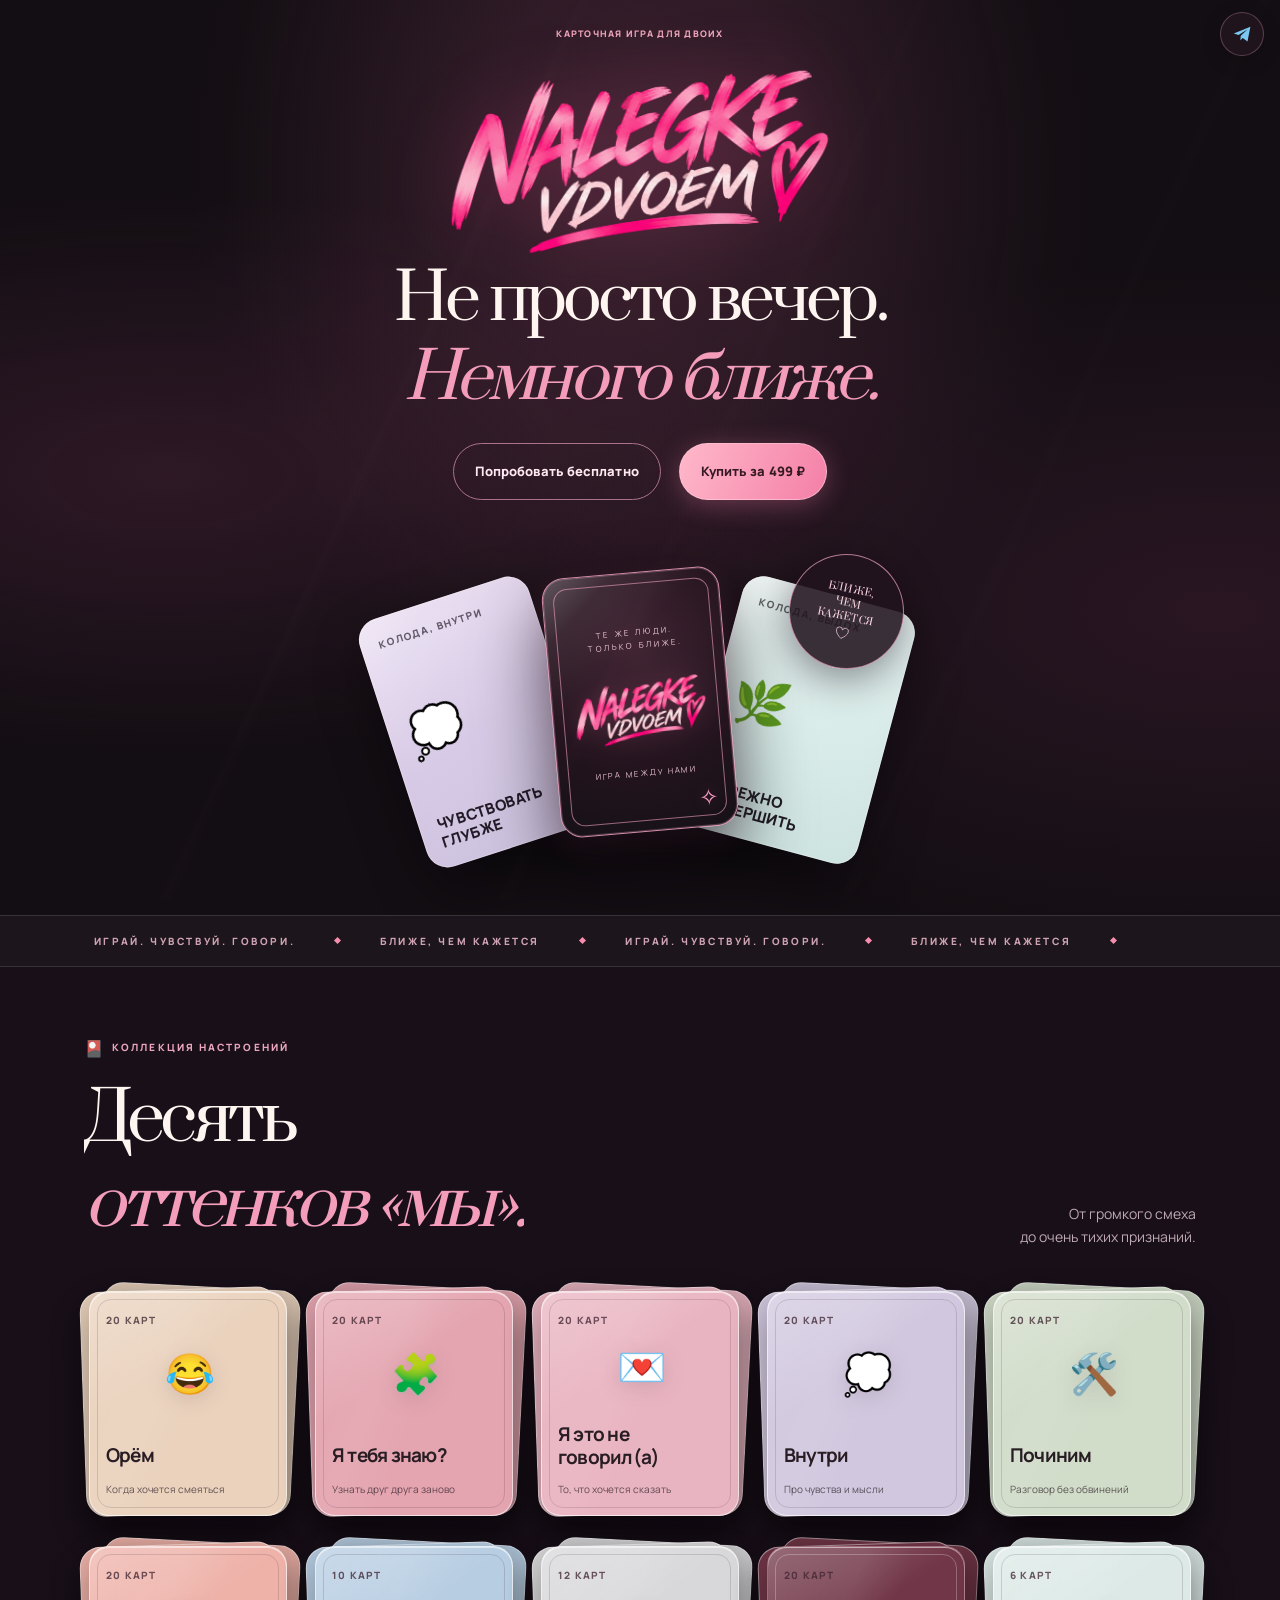
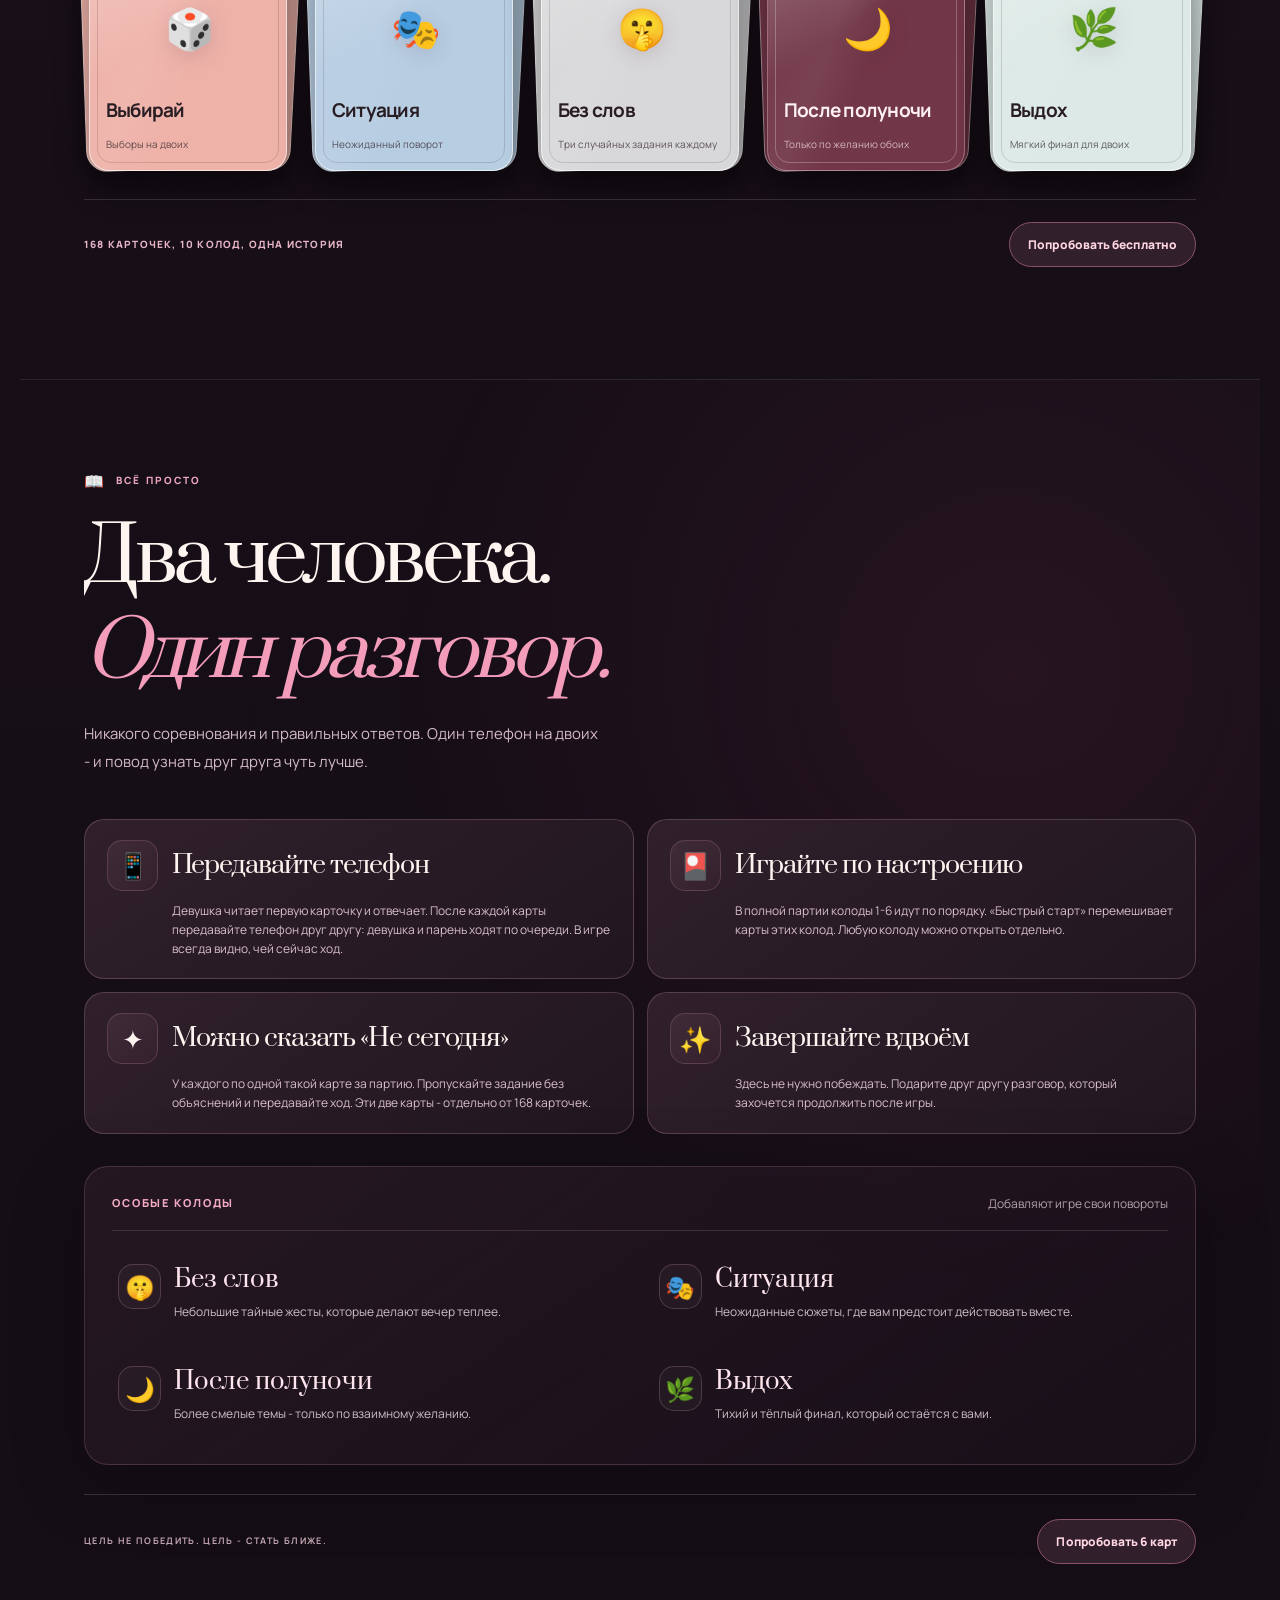
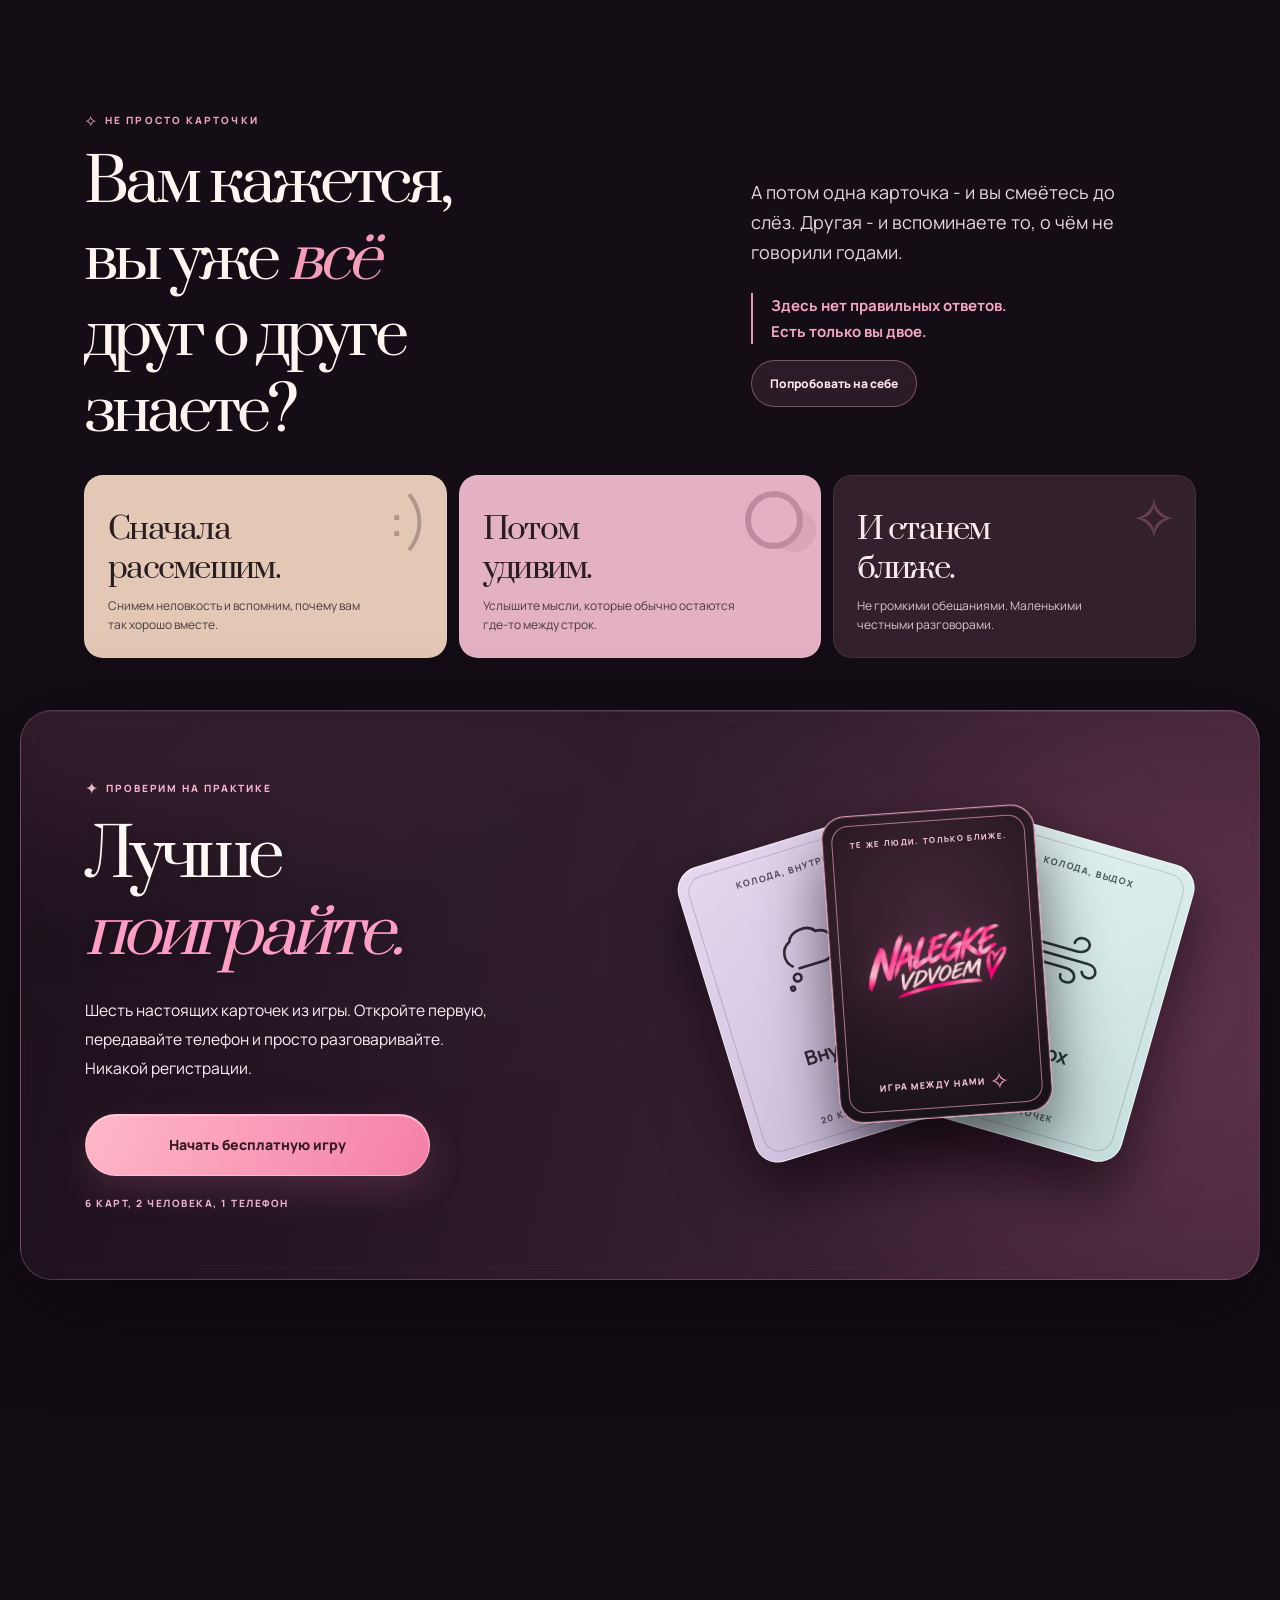
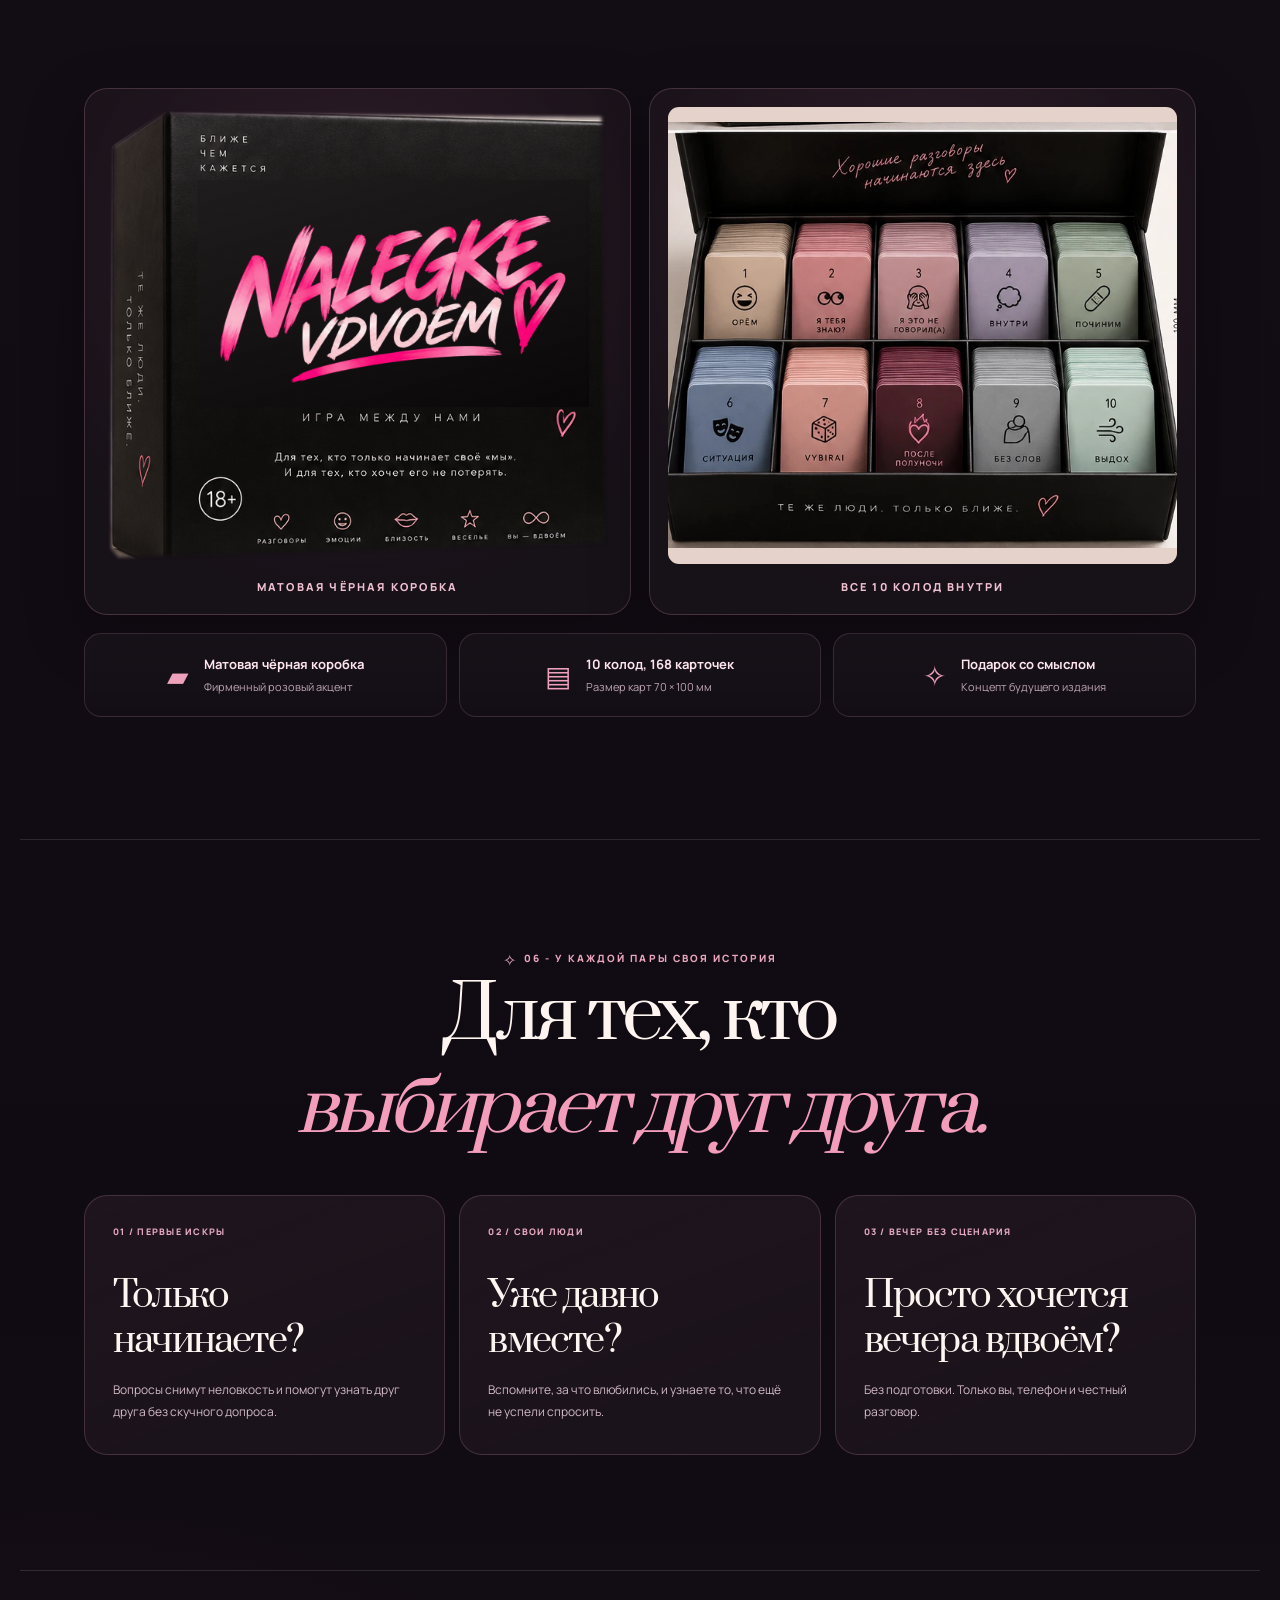
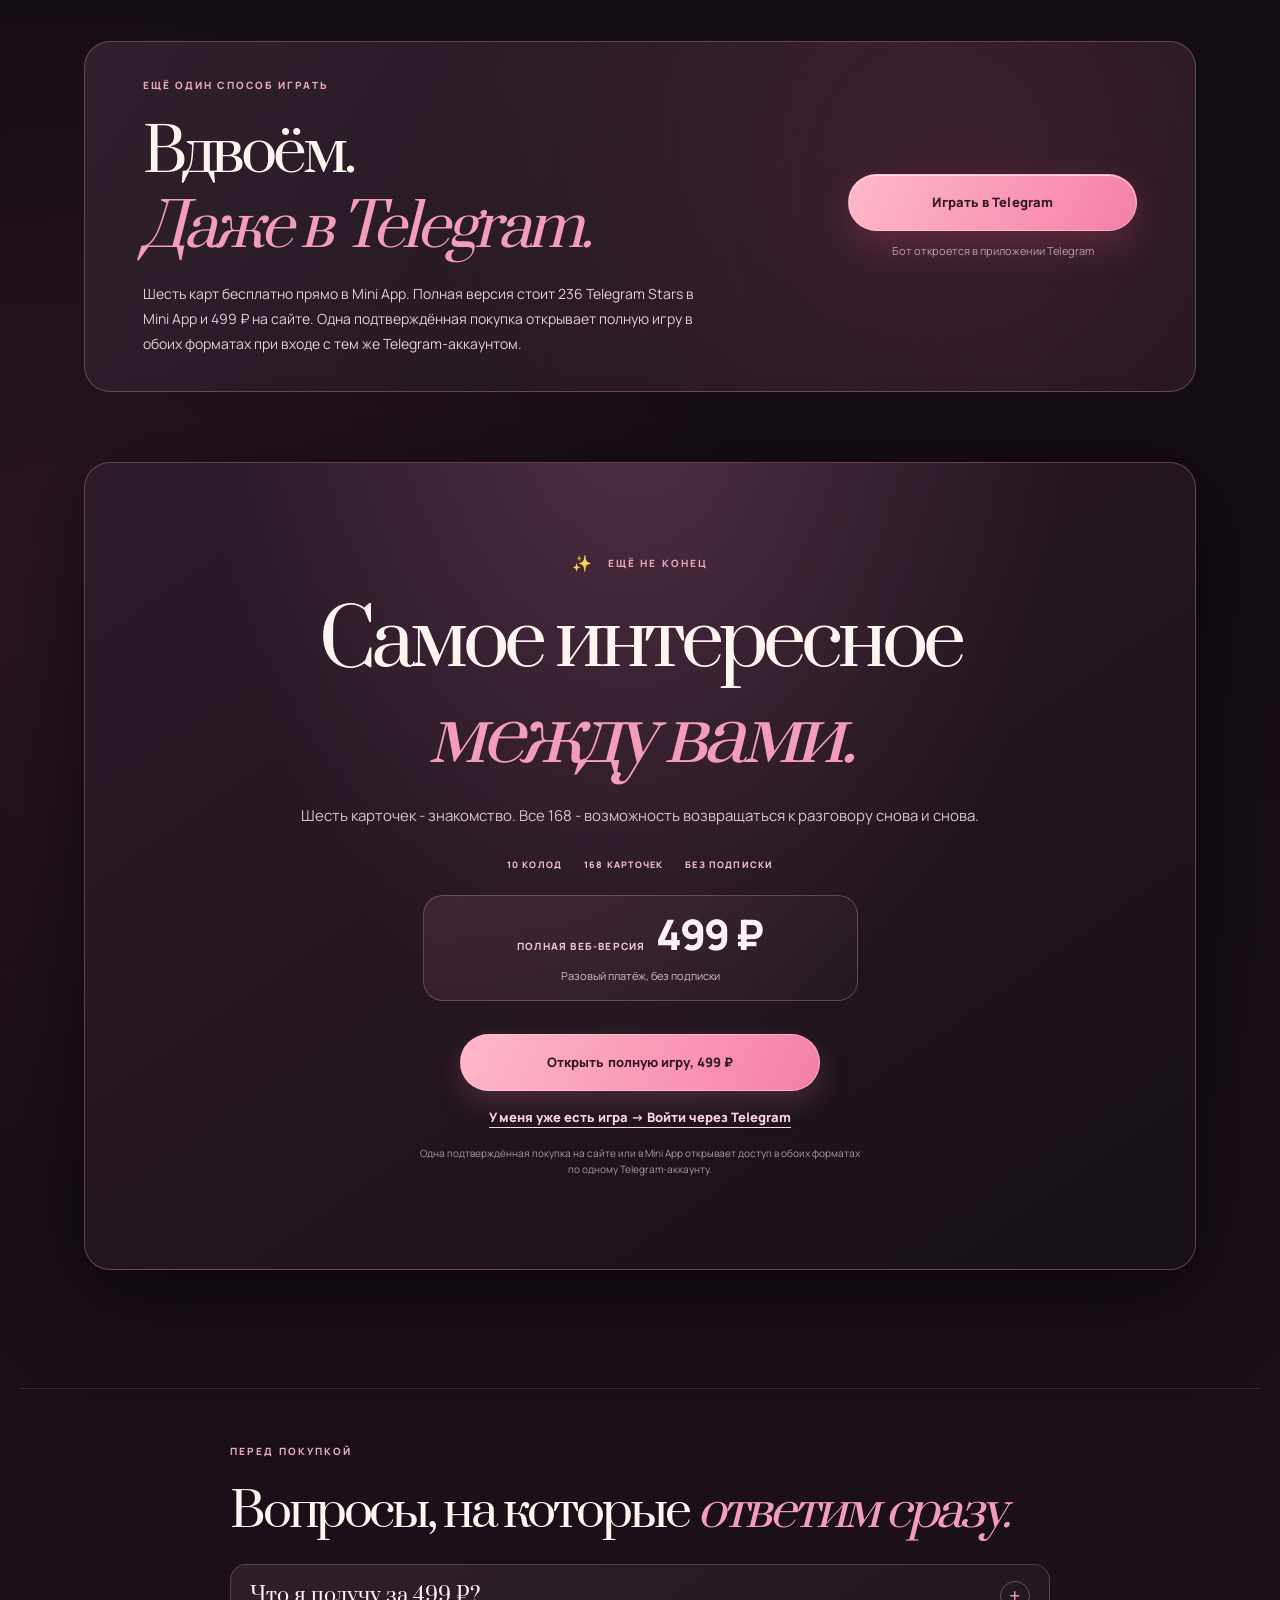
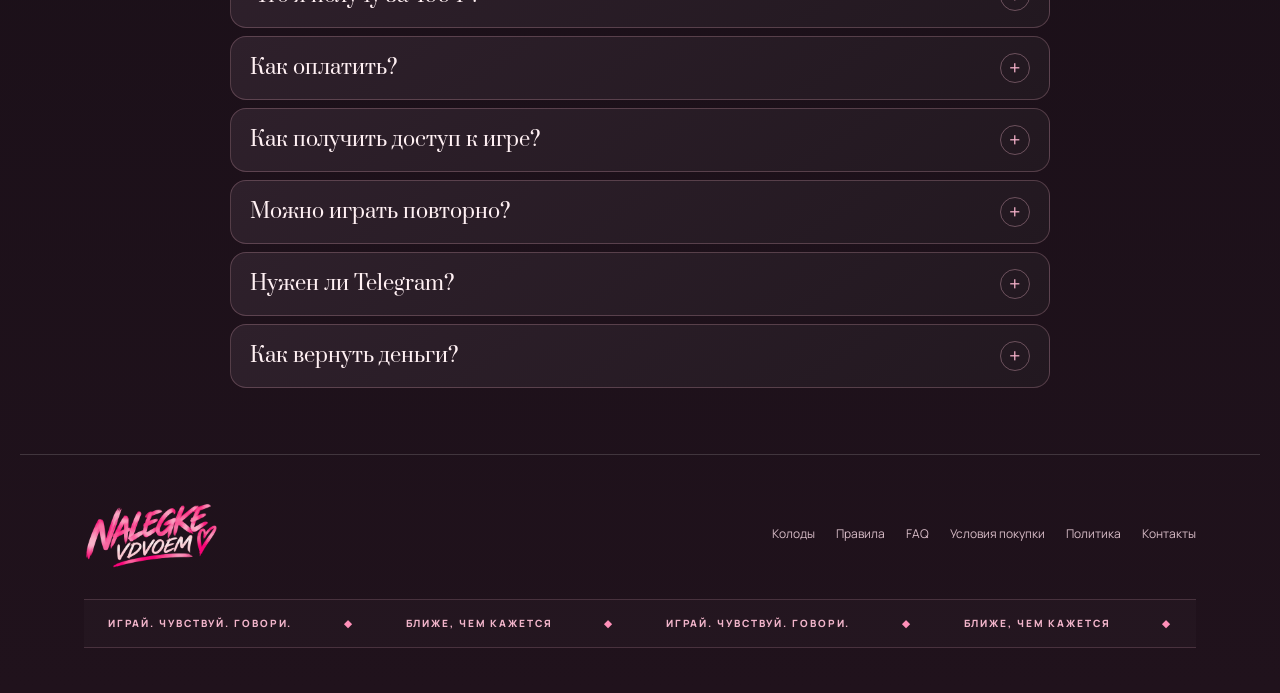
==== commit c4c0909e: "Fix Telegram account checks and game turn labels" ====
--- a/index.html
+++ b/index.html
@@ -1,1046 +1,1060 @@
-<!doctype html>
-<html lang="ru">
-<head>
-<meta charset="utf-8"/>
-<meta content="width=device-width,initial-scale=1,viewport-fit=cover" name="viewport"/>
-<meta content="#130e13" name="theme-color"/>
-<meta content="Вдвоём налегке - игра для двоих. 168 авторских карточек в 10 колодах. Попробуйте 6 бесплатных карточек прямо в браузере." name="description"/>
-<meta content="Вдвоём налегке - игра между нами" property="og:title"/>
-<meta content="Вопросы, от которых смеются, смущаются и становятся ближе. Попробуйте 6 бесплатных карточек." property="og:description"/>
-<title>Вдвоём налегке - игра для двоих</title>
-<link href="https://fonts.googleapis.com" rel="preconnect"/>
-<link crossorigin="" href="https://fonts.gstatic.com" rel="preconnect"/>
-<link href="https://fonts.googleapis.com/css2?family=Manrope:wght@400;500;600;700;800&amp;family=Prata&amp;display=swap" rel="stylesheet"/>
-<style>:root{color-scheme:dark;--bg:#130e13;--bg-2:#20151c;--pink:#f78caf;--pink-soft:#f8bacb;--cream:#fff1e9;--muted:#b6a5ad;--stroke:#ffffff23;--max:1220px;--serif:'Prata',Georgia,serif;--sans:'Manrope',Arial,sans-serif}
-*{box-sizing:border-box}html{scroll-behavior:smooth;scroll-padding-top:92px}body{margin:0;background:var(--bg);color:var(--cream);font:400 15px/1.65 var(--sans);overflow-x:hidden}button,a{-webkit-tap-highlight-color:transparent}button{cursor:pointer;font:inherit}a{color:inherit;text-decoration:none}button:focus-visible,a:focus-visible{outline:3px solid #ffb9d6;outline-offset:4px}img{max-width:100%;display:block}h1,h2,h3,p,figure{margin:0}h1,h2,h3{font-weight:400}button:disabled{cursor:not-allowed}[hidden]{display:none!important}::selection{background:#f28bad;color:#23131c}.skip-link{position:absolute;z-index:50;top:-70px;left:20px;background:#fff;color:#111;padding:10px 16px}.skip-link:focus{top:10px}.section-shell{padding-inline:clamp(20px,5vw,70px);max-width:var(--max);margin-inline:auto}
-.site-header{height:70px;position:sticky;top:0;z-index:20;display:flex;align-items:center;justify-content:space-between;gap:15px;padding-inline:clamp(18px,4vw,58px);border-bottom:1px solid var(--stroke);background:rgba(19,14,19,.68);backdrop-filter:blur(22px);-webkit-backdrop-filter:blur(22px);transition:background .3s,box-shadow .3s,height .3s}.site-header.scrolled{height:58px;background:rgba(20,14,20,.95);box-shadow:0 12px 45px #0007}.brand{display:flex;align-items:center;flex-shrink:0}.brand img{width:150px;height:52px;object-fit:contain;transition:width .35s,height .35s}.site-header.scrolled .brand img{width:126px;height:44px}.header-nav{display:flex;align-items:center;gap:clamp(10px,3vw,35px)}.header-nav .nav-info{font-size:12px;color:#d2c2c8;white-space:nowrap}.header-cta{height:40px;display:inline-flex;align-items:center;justify-content:center;gap:14px;border:1px solid #e1a0b6;border-radius:99px;background:transparent;padding:0 18px;color:#f6c4d4;font-size:12px;font-weight:800;white-space:nowrap}.header-cta span{font-size:17px;line-height:1}.header-cta:hover{background:#e89ab021}
-.hero{position:relative;isolation:isolate;overflow:hidden;background:radial-gradient(ellipse at 50% 18%,#68314c33 0%,transparent 50%),#130e13}.hero-glow{position:absolute;z-index:-1;inset:0;pointer-events:none;background:radial-gradient(ellipse at 8% 47%,#6d2b5030,transparent 37%),radial-gradient(ellipse at 90% 54%,#4e26372e,transparent 36%)}.hero-inner{max-width:920px;min-height:710px;padding:48px 20px 55px;margin:0 auto;display:flex;align-items:center;flex-direction:column;text-align:center;position:relative}.eyebrow,.section-kicker{letter-spacing:.21em;font-size:10px;font-weight:800;color:#eba6bc}.eyebrow{display:flex;align-items:center;gap:14px;justify-content:center}.eyebrow-rule{height:1px;width:23px;background:#b2788d}.hero-logo{width:min(66vw,390px);height:auto;filter:drop-shadow(0 0 38px #dd466e34);margin:8px auto 0;transform-origin:center top;transition:opacity .08s}.hero-heading{font:400 clamp(34px,5vw,64px)/1.24 var(--serif);letter-spacing:-.055em;margin-top:-13px}.hero-heading em,.display-heading em{color:var(--pink);font-style:normal}.hero-copy{max-width:510px;color:#dccbd0;font-size:clamp(14px,2vw,17px);margin:21px auto 0;line-height:1.75}.hero-actions{margin-top:27px;display:flex;align-items:center;flex-direction:column;gap:11px;width:min(100%,410px)}.button{border:0;border-radius:99px;min-height:57px;padding:12px 21px;display:inline-flex;align-items:center;justify-content:center;gap:18px;text-align:center;font-size:13px;letter-spacing:.015em;font-weight:800;transition:transform .22s,background .22s,box-shadow .22s;line-height:1.45}.button:hover{transform:translateY(-2px)}.button:active{transform:scale(.99)}.button-primary{background:linear-gradient(115deg,#ffb8ca 0%,#f47fa7 100%);color:#351923;box-shadow:0 10px 30px #ee79a22a,0 0 0 1px #ffc1d1aa inset}.button-primary:hover{background:linear-gradient(115deg,#ffc9d6,#fb92b4);box-shadow:0 12px 38px #ee79a245}.button-circle{display:grid;place-items:center;margin-left:auto;width:29px;height:29px;border-radius:50%;background:#321c26;color:#f8b9cc;font-size:17px;font-weight:400;line-height:1}.hero-actions .button-primary{width:100%;padding-left:30px}.button-quiet{min-height:43px;padding:8px 20px;color:#e8b9c8;border:1px solid #ffffff1f;background:transparent}.hero-note{font-size:11px;color:#aa929c;margin-top:9px}.intro-fade{animation:rise .75s both}.intro-fade:nth-child(2){animation-delay:.08s}.intro-fade:nth-child(3){animation-delay:.14s}.intro-fade:nth-child(4){animation-delay:.22s}.intro-fade:nth-child(5){animation-delay:.29s}@keyframes rise{from{opacity:0;transform:translateY(16px)}to{opacity:1;transform:translateY(0)}}
-.card-stage{position:relative;isolation:isolate;margin-top:15px;width:min(100%,490px);height:290px}.stage-orbit{position:absolute;inset:34px 11% 0;border-radius:50%;background:radial-gradient(ellipse at center,#a34f743c,transparent 65%);filter:blur(16px)}.show-card{width:155px;height:225px;border-radius:17px;position:absolute;left:50%;top:32px;display:flex;flex-direction:column;padding:15px;box-shadow:0 14px 25px #0804088a,0 0 0 1px #fff8 inset;transition:transform .45s cubic-bezier(.16,1,.3,1);overflow:hidden}.show-card.side-left{background:linear-gradient(145deg,#dfd5e7,#c8bfd9);color:#271d2e;transform:translateX(-134%) translateY(18px) rotate(-22deg)}.show-card.side-right{background:linear-gradient(145deg,#e4eff0,#c3dfe1);color:#241e28;transform:translateX(34%) translateY(18px) rotate(19deg)}.show-card.side{justify-content:space-between;align-items:flex-start;text-align:left}.show-card-no{font-size:9px;font-weight:800;letter-spacing:.05em}.show-card-symbol{font:normal 60px/1 var(--serif);align-self:center}.show-card-title{font-size:13px;line-height:1.3;font-weight:800}.show-front{border:1px solid #ad6d85;background:radial-gradient(circle at 50% 40%,#442a37,#1c161d 80%);color:#f9ccdc;transform:translateX(-50%) rotate(-5deg);z-index:2;align-items:center;justify-content:center;gap:14px}.show-front::after{content:"";position:absolute;inset:8px;border:1px solid #b57b908e;border-radius:11px;pointer-events:none}.show-front img{width:120px;filter:drop-shadow(0 0 7px #e66c9e42)}.show-top{font-size:8px;letter-spacing:.25em;text-align:center}.show-bottom{font-size:7px;letter-spacing:.2em}.show-heart{position:absolute;right:22px;bottom:20px;font:25px/1 Georgia;color:#f69abe}.card-stage:hover .side-left{transform:translateX(-145%) translateY(12px) rotate(-25deg)}.card-stage:hover .side-right{transform:translateX(46%) translateY(12px) rotate(22deg)}.seal{position:absolute;z-index:3;right:0;top:14px;width:99px;height:99px;border:1px solid #f49bbf87;border-radius:50%;background:rgba(30,18,30,.9);box-shadow:0 6px 30px #1008117a;display:flex;align-items:center;justify-content:center;flex-direction:column;transform:rotate(12deg);color:#f3c4d4}.seal span{font:normal 10px/1.4 var(--serif);letter-spacing:.05em}.seal svg{width:15px;height:15px;margin-top:2px}.stage-caption{font-size:9px;letter-spacing:.2em;font-weight:700;color:#a8939d;margin-top:5px}.ticker{position:relative;overflow:hidden;border-block:1px solid #ffffff20;padding:17px 0;background:#1c151b}.ticker-track{display:flex;white-space:nowrap;align-items:center;gap:40px;justify-content:center;min-width:max-content;margin-left:-70px}.ticker span{letter-spacing:.26em;font-size:10px;font-weight:800;color:#cfa3b3}.ticker i{width:5px;height:5px;background:#f78caf;transform:rotate(45deg)}
-.intro-section{padding-block:105px 110px}.section-kicker{margin-bottom:22px}.intro-split{display:grid;grid-template-columns:1.15fr .85fr;gap:clamp(40px,7vw,130px);align-items:end}.display-heading{font:400 clamp(40px,5.3vw,76px)/1.25 var(--serif);letter-spacing:-.06em}.intro-side{max-width:370px;padding-bottom:12px}.intro-side>p:first-child{font-size:clamp(16px,2vw,21px);line-height:1.85;color:#e8d7de}.intro-accent{border-left:2px solid #ef95b1;padding-left:18px;margin-top:26px;color:#f6a6c1;font-weight:700;line-height:1.7}.text-action{padding:0 0 7px;display:inline-flex;gap:14px;align-items:center;margin-top:24px;color:#ffd5e2;border:0;border-bottom:1px solid #df849f;background:transparent;font-size:13px;font-weight:800}.text-action span{font-size:19px}.feature-grid{display:grid;grid-template-columns:repeat(3,1fr);gap:14px;margin-top:60px}.feature-card{min-height:310px;position:relative;padding:25px;border:1px solid #ffffff15;overflow:hidden;border-radius:22px;display:flex;align-items:flex-start;flex-direction:column;justify-content:flex-end}.feature-first{background:#e4c8b6;color:#281d21}.feature-second{background:#e3b1c3;color:#281d21}.feature-third{background:#32202c;color:#fce9ee}.feature-index{position:absolute;top:21px;left:24px;font-size:10px;font-weight:800;letter-spacing:.13em}.feature-graphic{position:absolute;right:18px;top:48px;opacity:.55}.feature-smile{font-size:94px;font-weight:400;line-height:1}.feature-circle{height:108px;width:108px;border:10px solid #633149;border-radius:50%;box-shadow:35px 17px 0 -10px #63314944}.feature-heart{font:100px/1 Georgia;color:#ed8dae}.feature-card h3{font:normal clamp(26px,3vw,41px)/1.2 var(--serif);letter-spacing:-.055em}.feature-card p{font-size:12px;line-height:1.7;margin-top:13px;opacity:.82;max-width:260px}
-.decks-section{padding-block:80px 112px}.section-heading-row{display:flex;align-items:end;justify-content:space-between;gap:28px;margin-bottom:37px}.section-aside{color:#bfa9b2;font-size:14px;text-align:right}.decks-grid{display:grid;grid-template-columns:repeat(5,minmax(0,1fr));gap:12px}.deck-tile{--deck:#edd7c3;min-height:214px;display:flex;flex-direction:column;position:relative;overflow:hidden;color:#291d24;background:var(--deck);border:1px solid #fff5;border-radius:19px;padding:20px 16px;box-shadow:0 3px 0 #fff3 inset,0 9px 24px #0003;transition:transform .3s,box-shadow .3s}.deck-tile::before{content:"";position:absolute;inset:6px;border-radius:14px;border:1px solid #2517211c;pointer-events:none}.deck-tile:hover{transform:translateY(-6px) rotate(-.6deg);box-shadow:0 14px 36px #0005}.deck-index{font-size:9px;letter-spacing:.07em;font-weight:800}.deck-mark{margin:auto;align-self:center;font-size:43px;line-height:1;font-family:Georgia,serif;letter-spacing:-.09em}.deck-tile strong{font-size:clamp(14px,1.7vw,19px);line-height:1.22;min-height:25px;letter-spacing:-.04em}.deck-hint{font-size:10px;margin-top:8px;opacity:.7}.deck-night{color:#fff0f3}.deck-night::before{border-color:#ffffff3d}.decks-bottom{border-top:1px solid var(--stroke);margin-top:24px;padding-top:22px;display:flex;align-items:center;justify-content:space-between;gap:20px}.decks-bottom>span{font-size:10px;color:#e5b4c5;letter-spacing:.12em;font-weight:800}.button-small{min-height:45px;background:#31202c;color:#ffd6e2;border:1px solid #8b526b;font-size:12px;padding:10px 18px}
-.demo-callout{position:relative;isolation:isolate;min-height:510px;padding-block:80px;overflow:hidden;border-radius:28px;background:radial-gradient(circle at 82% 55%,#a5527a43,transparent 43%),linear-gradient(135deg,#422333,#251720 65%);box-shadow:0 20px 95px #0006}.demo-callout-inner{max-width:500px;position:relative;z-index:2}.demo-callout .display-heading{font-size:clamp(49px,6.4vw,83px);line-height:1.25}.demo-callout p:not(.section-kicker){max-width:390px;color:#e8cbd4;line-height:1.8;margin-top:19px}.demo-callout .button{margin-top:29px;width:min(100%,342px);justify-content:space-between}.demo-stamp{display:block;margin-top:20px;font-size:9px;letter-spacing:.15em;color:#d49cb2;font-weight:800}.demo-decoration{position:absolute;right:-70px;bottom:50px;width:560px;height:360px;transform:rotate(14deg);pointer-events:none;opacity:.94}.decor-card{position:absolute;width:225px;height:330px;border-radius:23px;box-shadow:0 20px 40px #0008;border:1px solid #fff8}.decor-one{top:18px;left:48px;transform:rotate(-22deg);background:#dbbfdc}.decor-two{top:18px;left:216px;transform:rotate(18deg);background:#c8e4e2}.decor-three{top:2px;left:132px;transform:rotate(-5deg);background:#261820;color:#ef8cab;font-size:29px;font-weight:800;font-style:italic;line-height:1.1;display:grid;place-content:center;text-align:center;border:1px solid #d79bb5}.decor-three small{color:#f4cbd8;font-size:13px;font-style:normal;letter-spacing:.23em}
-.product-section{display:grid;grid-template-columns:.85fr 1.15fr;gap:clamp(35px,5vw,75px);align-items:center;padding-block:125px}.product-copy>p:not(.section-kicker){margin-top:22px;font-size:15px;color:#dac6cc;line-height:1.85;max-width:370px}.product-copy>p:nth-of-type(2){font-weight:800;color:#ffe6ed}.product-note{display:flex;gap:12px;align-items:flex-start;max-width:370px;border-top:1px solid #ffffff2b;margin-top:32px;padding-top:18px;font-size:11px;line-height:1.65;color:#bda6b0}.dot{flex-shrink:0;width:7px;height:7px;border-radius:50%;background:var(--pink);margin-top:6px}.product-image{margin:0}.product-image img{border-radius:17px;box-shadow:0 20px 55px #0006;width:100%;height:auto;object-fit:contain}.product-image figcaption{font-size:9px;letter-spacing:.13em;color:#a58b97;margin-top:13px;text-align:right}
-.access-section{padding-bottom:105px}.access-inner{position:relative;overflow:hidden;isolation:isolate;padding:90px 30px;display:flex;align-items:center;flex-direction:column;text-align:center;border-radius:26px;border:1px solid #ef96b656;background:linear-gradient(145deg,#2c1b29,#1b141e)}.access-glow{position:absolute;z-index:-1;inset:0;background:radial-gradient(ellipse at 50% -10%,#e277a837,transparent 55%)}.access-inner>.display-heading{font-size:clamp(40px,6vw,77px)}.access-inner>p:not(.section-kicker){margin-top:18px;max-width:590px;font-size:15px;color:#d8c2cc}.access-facts,.purchase-facts{display:flex;justify-content:center;gap:22px;flex-wrap:wrap;margin-top:30px}.access-facts span,.purchase-facts span{font-size:9px;color:#f8bbce;letter-spacing:.13em;font-weight:800}.access-inner>.button{margin-top:33px;width:min(100%,360px);justify-content:space-between}.access-disclaimer{font-size:10px;color:#ae98a4;max-width:440px;margin-top:17px;line-height:1.6}.footer{padding-block:38px 45px;border-top:1px solid #ffffff20;display:flex;align-items:center;justify-content:space-between;gap:25px;flex-wrap:wrap}.footer-brand img{width:135px}.footer-links{display:flex;gap:24px;flex-wrap:wrap}.footer-links a{font-size:12px;color:#d9bdc8}.footer>p{flex-basis:100%;font-size:10px;color:#8d7a83}
-/* Fullscreen free card experience */
-.game-dialog{position:fixed;inset:0;margin:auto;padding:0;width:100%;max-width:100%;height:100%;max-height:100dvh;border:0;background:#180f18;color:var(--cream);overflow:hidden}.game-dialog::backdrop{background:#09070ae8}.game-shell{height:100%;height:100dvh;max-width:830px;margin:auto;display:flex;flex-direction:column;background:radial-gradient(circle at 50% 38%,#5c334837,transparent 60%),#180f18;overflow-y:auto}.game-top{padding:11px 20px;min-height:66px;display:flex;align-items:center;justify-content:space-between;border-bottom:1px solid #fff2;flex-shrink:0}.game-brand{font-size:10px;letter-spacing:.18em;font-weight:800;color:#eeb7cb;display:flex;align-items:center;gap:9px}.game-brand-dot{width:8px;height:8px;border-radius:50%;background:#f18fb3}.icon-close{width:44px;height:44px;border-radius:50%;background:#ffffff0a;border:1px solid #fff3;color:#fff;display:grid;place-items:center;padding:10px}.icon-close svg{width:22px;height:22px}.game-content{display:flex;flex:1;flex-direction:column;max-width:600px;width:100%;margin:auto;padding:18px 20px max(22px,env(safe-area-inset-bottom,0px))}.game-counter{display:flex;justify-content:space-between;gap:12px;font-size:10px;letter-spacing:.12em;font-weight:800;color:#d8b1c1}.progress-line{height:3px;background:#ffffff25;border-radius:9px;overflow:hidden;margin-top:13px}.progress-line span{display:block;height:100%;width:16.66%;background:#f49bbd;transition:width .28s}.demo-card{--card-tone:#ead2bd;--card-ink:#291f23;position:relative;flex:1;display:flex;flex-direction:column;justify-content:space-between;min-height:360px;max-height:670px;padding:clamp(24px,5vw,45px);margin:26px 0 15px;background:var(--card-tone);color:var(--card-ink);border:1px solid #ffffff85;border-radius:27px;box-shadow:0 8px 0 -3px #b28898,0 27px 54px #0007;overflow-y:auto}.demo-card::after{content:"";position:absolute;inset:9px;border:1px solid #2718231b;border-radius:20px;pointer-events:none}.demo-card-head,.demo-card-foot{display:flex;justify-content:space-between;gap:10px;letter-spacing:.14em;font-size:10px;font-weight:800}.demo-card-main{padding-block:28px;margin:auto 0;max-width:100%}.demo-card-brand{font-size:9px;letter-spacing:.18em;font-weight:800;opacity:.6}.demo-card h2{font:400 clamp(30px,5vw,51px)/1.17 var(--serif);letter-spacing:-.07em;overflow-wrap:anywhere;margin:16px 0 25px}.demo-card-main p{font:500 clamp(15px,2.2vw,18px)/1.6 var(--sans);margin-top:12px}.demo-card-foot{border-top:1px solid #22111b28;padding-top:15px;font-size:8px;line-height:1.4}.demo-instruction{font-size:11px;color:#bea7b1;text-align:center;margin:0 auto 12px}.next-button{width:100%;min-height:57px;justify-content:space-between;flex-shrink:0;padding-left:26px}.card-enter{animation:deal .35s cubic-bezier(.2,.8,.3,1) both}@keyframes deal{from{opacity:.5;transform:translateY(18px) scale(.975)}to{opacity:1;transform:translateY(0) scale(1)}}
-.purchase-panel{min-height:100%;padding:40px 25px max(30px,env(safe-area-inset-bottom,0px));max-width:600px;margin:auto;display:flex;flex-direction:column;justify-content:center;text-align:center;align-items:center}.purchase-spark{font:92px/1 Georgia;color:#f3a3c2;margin-bottom:23px}.purchase-panel .section-kicker{margin-bottom:18px}.purchase-panel .display-heading{font-size:clamp(37px,6vw,65px);line-height:1.3}.purchase-panel>p:not(.section-kicker){color:#dec7d2;max-width:420px;line-height:1.75;margin-top:18px;font-size:14px}.purchase-facts{gap:17px;margin:25px 0}.purchase-disabled{width:100%;border:1px solid #ffffff30;background:#ffffff08;border-radius:20px;padding:17px;display:flex;align-items:center;flex-direction:column;gap:5px;margin:6px auto 17px}.purchase-disabled span{font-size:10px;letter-spacing:.15em;color:#dcb9c7;font-weight:800}.purchase-disabled strong{font-size:18px;color:#f3b9d1}.purchase-disabled small{max-width:380px;color:#b7a1ab;font-size:11px}.purchase-panel .next-button{width:100%;max-width:520px}.purchase-close{margin-top:12px}
-.has-reveal .reveal{opacity:1;transform:translateY(10px);transition:transform .75s}.has-reveal .reveal.in-view{transform:translateY(0)}
-@media(min-width:1050px){.hero-inner{min-height:850px}.card-stage{height:322px;margin-top:35px}.show-card{top:30px;width:178px;height:260px}.seal{right:-20px;width:115px;height:115px}.stage-caption{margin-top:5px}.hero-actions{flex-direction:row;width:auto}.hero-actions .button-primary{min-width:325px}.feature-card{min-height:335px}}
-@media(max-width:820px){.decks-grid{grid-template-columns:repeat(3,minmax(0,1fr))}.product-section{grid-template-columns:1fr;gap:30px}.product-copy{max-width:610px}.intro-split{grid-template-columns:1fr;gap:22px}.intro-side{max-width:600px}.intro-side>p:first-child{font-size:17px}.demo-decoration{right:-255px;opacity:.65}.intro-section{padding-block:78px}.product-section{padding-block:85px}}
-@media(max-width:590px){.site-header{height:62px;padding-inline:18px}.site-header.scrolled{height:55px}.brand img{width:123px;height:43px}.site-header.scrolled .brand img{width:108px;height:39px}.header-nav .nav-info{display:none}.header-cta{height:38px;padding:0 13px;font-size:11px}.hero-inner{padding:41px 20px 43px;min-height:0}.eyebrow{font-size:9px;letter-spacing:.12em;gap:10px}.eyebrow-rule{width:14px}.hero-logo{width:min(83vw,340px);margin:13px auto 0}.hero-heading{font-size:clamp(33px,8.8vw,46px);margin-top:-7px;line-height:1.33}.hero-copy{margin-top:13px;font-size:13px;max-width:345px;line-height:1.7}.hero-actions{margin-top:22px;width:100%;max-width:350px;gap:7px}.hero-actions .button-primary{height:58px}.hero-note{margin-top:4px;font-size:10px}.card-stage{height:263px;width:min(100%,370px);margin-top:26px}.show-card{top:30px;width:137px;height:197px;border-radius:15px;padding:12px}.show-card.side-left{transform:translateX(-135%) translateY(13px) rotate(-19deg)}.show-card.side-right{transform:translateX(35%) translateY(13px) rotate(17deg)}.show-card-title{font-size:11px}.show-card-no{font-size:8px}.show-card-symbol{font-size:50px}.show-front img{width:112px}.show-top{font-size:7px}.seal{right:-4px;top:12px;width:78px;height:78px}.seal span{font-size:8px}.seal svg{width:12px}.stage-caption{max-width:280px;font-size:8px;line-height:1.6}.ticker{padding:13px 0}.ticker-track{gap:23px}.ticker span{font-size:9px;letter-spacing:.15em}.section-shell{padding-inline:22px}.intro-section{padding-block:83px 67px}.display-heading{font-size:clamp(40px,10vw,58px)}.section-kicker{font-size:9px;margin-bottom:19px}.intro-side>p:first-child{font-size:16px}.feature-grid{grid-template-columns:1fr;gap:10px;margin-top:36px}.feature-card{min-height:228px;padding:24px}.feature-card h3{font-size:35px}.feature-card p{font-size:12px}.feature-graphic{top:36px}.feature-smile{font-size:87px}.feature-heart{font-size:80px}.decks-section{padding-block:62px 78px}.section-heading-row{display:block;margin-bottom:23px}.section-aside{margin-top:13px;text-align:left;font-size:12px}.decks-grid{grid-template-columns:repeat(2,minmax(0,1fr));gap:9px}.deck-tile{border-radius:17px;min-height:187px;padding:16px 13px}.deck-tile::before{inset:5px;border-radius:13px}.deck-index{font-size:8px}.deck-mark{font-size:37px}.deck-tile strong{font-size:15px}.deck-hint{font-size:9px;margin-top:5px}.decks-bottom{display:flex;align-items:flex-start;flex-direction:column}.decks-bottom>span{font-size:9px}.decks-bottom .button{width:100%}.demo-callout{border-radius:18px;min-height:590px;padding-block:56px;overflow:hidden}.demo-callout .display-heading{font-size:clamp(47px,13vw,60px)}.demo-callout-inner{width:100%}.demo-callout .section-kicker{font-size:9px}.demo-callout p:not(.section-kicker){max-width:315px;font-size:13px}.demo-callout .button{width:100%;max-width:345px}.demo-stamp{font-size:8px}.demo-decoration{right:-78px;bottom:-210px;transform:rotate(8deg) scale(.58);transform-origin:bottom right;opacity:.6}.product-section{padding-block:75px 84px}.product-copy>p:not(.section-kicker){font-size:14px;margin-top:15px}.product-image figcaption{font-size:8px}.access-section{padding:0 16px 76px}.access-inner{padding:60px 18px;border-radius:21px}.access-inner>.display-heading{font-size:clamp(33px,9.7vw,50px)}.access-inner>p:not(.section-kicker){font-size:13px}.access-facts{gap:11px}.access-facts span{font-size:8px}.footer{padding-block:34px}.footer-brand img{width:130px}.footer-links{gap:18px}.footer>p{font-size:9px}.game-dialog{height:100%;max-height:100dvh}.game-top{min-height:58px;padding:8px 18px}.game-content{padding:15px 16px max(20px,env(safe-area-inset-bottom,0px))}.game-counter{font-size:9px}.demo-card{margin:19px 0 14px;min-height:270px;max-height:none;padding:23px;border-radius:22px}.demo-card::after{inset:7px;border-radius:17px}.demo-card-main{padding-block:17px}.demo-card h2{font-size:clamp(28px,8vw,39px);margin:10px 0 16px;line-height:1.2}.demo-card-main p{font-size:14px;line-height:1.55;margin-top:8px}.demo-card-head{font-size:9px}.demo-card-foot{font-size:7px}.purchase-panel{padding-inline:19px}.purchase-spark{font-size:67px;margin-bottom:12px}.purchase-panel .display-heading{font-size:36px}.purchase-panel>p:not(.section-kicker){font-size:13px}.purchase-facts{gap:10px}.purchase-facts span{font-size:8px}}
-@media(max-width:350px){.brand img{width:106px}.site-header.scrolled .brand img{width:103px}.header-cta{padding:0 10px;gap:6px}.hero-inner{padding-inline:16px}.show-card{width:119px;height:183px}.card-stage{height:245px}.seal{right:-2px;width:70px;height:70px}.seal span{font-size:7px}.feature-card{min-height:224px}.deck-tile{min-height:188px;padding-inline:11px}.deck-tile strong{font-size:13px}.game-content{padding-inline:12px}.demo-card{padding:20px}.demo-card h2{font-size:27px}.demo-card-main p{font-size:13px}}
-@media(prefers-reduced-motion:reduce){*,*::before,*::after{scroll-behavior:auto!important;animation:none!important;transition:none!important}}
-
-.button-circle svg{display:block;width:15px;height:15px}.nav-arrow svg{display:block;width:15px;height:15px}.text-action-arrow svg{display:block;width:18px;height:18px}
-
-/* ВДВОЁМ НАЛЕГКЕ / luxury web edition v2 - motion with purpose, no arrow glyphs */
-:root{--bg:#120d12;--bg-2:#231621;--pink:#f49dbb;--cream:#fff5f0;--max:1240px}
-body{background:radial-gradient(ellipse 78% 23% at 50% -7%,#672a4756,transparent 78%),linear-gradient(180deg,#160f16 0%,#100c11 47%,#1a1118 100%);}
-body::before{content:"";position:fixed;inset:0;pointer-events:none;z-index:50;opacity:.09;background-image:radial-gradient(#fff8 0.38px,transparent 0.65px);background-size:5px 5px;mix-blend-mode:screen}
-.site-header{border-bottom-color:#f0a6bf23}.site-header.scrolled{box-shadow:0 12px 30px #05030685}
-.header-cta{border-color:#f4b3c275;background:#f6a6c31c;transition:background .24s,border-color .24s,transform .24s}.header-cta:hover{transform:translateY(-2px);background:#f4a2c034}.header-cta:active{transform:scale(.97)}
-.button{position:relative;isolation:isolate;gap:0;overflow:hidden;letter-spacing:.007em;text-wrap:balance}
-.button-primary{border:1px solid #ffcbdc9c;box-shadow:0 14px 38px #f15d9435,0 1px 0 #fff9 inset;transition:box-shadow .3s,transform .3s,border-color .3s}
-.button-primary::before{content:"";pointer-events:none;position:absolute;z-index:-1;inset:-65% auto -65% -90%;width:44%;transform:skewX(-24deg);background:linear-gradient(90deg,transparent,#fff8,transparent);transition:left .68s cubic-bezier(.22,1,.36,1)}
-.button-primary:hover::before{left:150%}
-.button:active{transform:translateY(1px) scale(.988)}
-.hero-inner{max-width:900px}.hero-logo{filter:drop-shadow(0 0 36px #e54e8b3b)}
-.hero-heading{letter-spacing:-.06em}.hero-heading em{font-style:italic;font-weight:400}.display-heading{letter-spacing:-.065em}.display-heading em{font-style:italic}
-.hero-glow{background:radial-gradient(ellipse at 50% 18%,#d6518b13,transparent 45%),radial-gradient(ellipse at 13% 49%,#742c5634,transparent 39%),radial-gradient(ellipse at 95% 63%,#6428412f,transparent 38%)}
-.hero .card-stage{animation:showcase-breathe 9s ease-in-out infinite;transform-origin:center center}
-@keyframes showcase-breathe{0%,100%{filter:drop-shadow(0 8px 20px #0006);transform:translateY(0)}50%{filter:drop-shadow(0 17px 29px #0007);transform:translateY(-6px)}}
-.show-front{box-shadow:0 21px 43px #09040a99,0 0 0 1px #df9eaf60}.stage-caption{letter-spacing:.16em}
-.hero-note{letter-spacing:.045em}
-.intro-section{padding-bottom:86px}
-.intro-side .text-action{min-height:47px;padding:11px 18px;margin-top:24px;border:1px solid #e69bb470;border-radius:999px;background:#eb9ab21b;color:#ffe3eb;font-size:12px;transition:background .2s,transform .2s}
-.intro-side .text-action:hover{transform:translateY(-3px);background:#ef9fb531}
-.feature-card{transition:transform .35s cubic-bezier(.22,1,.36,1),box-shadow .35s}.feature-card:hover{transform:translateY(-7px);box-shadow:0 22px 55px #0005}
-.decks-section{padding-top:72px}
-.decks-grid{gap:20px 18px}
-.deck-tile{--deal-delay:0ms;isolation:isolate;min-height:225px;margin:6px 5px 4px;padding:0;background:transparent;border:0;box-shadow:none;overflow:visible;color:#291d24;transition:transform .5s cubic-bezier(.22,1,.36,1),filter .5s}
-.deck-tile::before{display:none}.deck-tile::after{display:none}
-.deck-tile .deck-face{position:relative;z-index:3;overflow:hidden;display:flex;flex-direction:column;min-height:225px;width:100%;height:100%;padding:20px 16px 18px;background:linear-gradient(145deg,#fff4 0%,transparent 38%),var(--deck);border:1px solid #ffffffa0;border-radius:20px;box-shadow:0 16px 36px #06030755,0 1px 0 #fff8 inset;transition:transform .55s cubic-bezier(.22,1,.36,1),box-shadow .55s;transform-origin:center 90%}
-.deck-face::before{content:"";position:absolute;inset:7px;border:1px solid #2b162627;border-radius:14px;pointer-events:none}.deck-face::after{content:"";position:absolute;inset:0;pointer-events:none;background:linear-gradient(112deg,transparent 5%,#fff7 35%,transparent 52%);opacity:.13}
-.deck-tile .stack-leaf{position:absolute;z-index:0;inset:0;border-radius:21px;border:1px solid #fff7;background:var(--deck);transform-origin:center 90%;box-shadow:0 15px 30px #07030845;transition:transform .6s cubic-bezier(.16,1,.3,1)}
-.deck-tile .stack-leaf-back{transform:translate(4px,-5px) rotate(3deg);filter:brightness(.92)}
-.deck-tile .stack-leaf-middle{z-index:1;transform:translate(-3px,-2px) rotate(-2deg);filter:brightness(.97)}
-.deck-tile:hover{transform:translateY(-6px);box-shadow:none;filter:drop-shadow(0 15px 12px #0002)}
-.deck-tile:hover .deck-face{transform:translateY(-8px) rotate(-1deg);box-shadow:0 25px 55px #06030770}
-.deck-tile:hover .stack-leaf-back{transform:translate(9px,-10px) rotate(8deg)}
-.deck-tile:hover .stack-leaf-middle{transform:translate(-9px,-6px) rotate(-6deg)}
-.deck-tile:nth-child(2n):hover .deck-face{transform:translateY(-8px) rotate(1deg)}
-.deck-tile:nth-child(2n):hover .stack-leaf-back{transform:translate(-8px,-8px) rotate(-6deg)}
-.deck-tile:nth-child(2n):hover .stack-leaf-middle{transform:translate(8px,-5px) rotate(5deg)}
-.deck-tile .deck-index,.deck-tile .deck-mark,.deck-tile strong,.deck-tile .deck-hint{position:relative;z-index:2}
-.deck-tile .deck-mark{font-family:var(--serif);font-weight:400;opacity:.78;transition:transform .5s cubic-bezier(.22,1,.36,1)}.deck-tile:hover .deck-mark{transform:translateY(-7px) scale(1.12)}
-.deck-tile .deck-hint{line-height:1.4}.deck-night{color:#fff0f3}.deck-night .deck-face{border-color:#e8c0cc66}.deck-night .deck-face::before{border-color:#ffffff42}
-@keyframes stack-arrive{0%{opacity:.25;transform:translateY(25px) scale(.97) rotate(-2.5deg)}100%{opacity:1;transform:translateY(0) scale(1) rotate(0)}}
-.deck-tile.dealt{animation:stack-arrive .76s both cubic-bezier(.2,.8,.25,1);animation-delay:var(--deal-delay)}
-.rules-section{position:relative;padding-top:103px;padding-bottom:115px;border-top:1px solid #ffffff18;background:radial-gradient(ellipse at 80% 23%,#863a5625,transparent 44%)}
-.rules-heading{max-width:680px;margin-bottom:43px}.rules-heading .display-heading{font-size:clamp(42px,6vw,76px)}.rules-heading>p:last-child{max-width:520px;margin-top:19px;color:#d4bcc6;font-size:15px;line-height:1.85}
-.rule-grid{display:grid;grid-template-columns:repeat(4,minmax(0,1fr));gap:12px}.rule-item{position:relative;min-height:315px;display:flex;flex-direction:column;padding:26px 21px 28px;border:1px solid #e6b4c029;border-radius:20px;background:linear-gradient(160deg,#31202b9c,#1b131bc0 70%);overflow:hidden;transition:background .3s,transform .3s}.rule-item:hover{transform:translateY(-5px);background:linear-gradient(160deg,#402535b8,#1b131bcf 70%)}
-.rule-no{font-size:10px;font-weight:800;color:#e6a3ba;letter-spacing:.18em}.rule-sigil{margin:21px 0 16px;width:64px;height:64px;display:grid;place-items:center;border:1px solid #f0b3c12c;border-radius:50%;background:#f4a5bb0f;box-shadow:0 0 30px #e96d9c10}.rule-sigil svg{width:41px;height:41px;fill:none;stroke:#f4a6c1;stroke-linecap:round;stroke-linejoin:round;stroke-width:2.5}.rule-item h3{font:400 clamp(19px,2vw,25px)/1.28 var(--serif);letter-spacing:-.04em;min-height:60px}.rule-item p{font-size:12px;line-height:1.8;color:#cbb6c0;margin-top:14px}.rules-foot{display:flex;justify-content:space-between;align-items:center;gap:20px;padding-top:24px;border-top:1px solid #ffffff25;margin-top:29px}.rules-foot span{font-size:9px;font-weight:700;letter-spacing:.15em;color:#bfa3ad}.rules-foot .button{white-space:nowrap}
-.demo-callout{border:1px solid #eeb4c23c;box-shadow:0 25px 85px #0008,0 0 80px #e99caa10 inset}.demo-callout::after{content:"";position:absolute;inset:0;pointer-events:none;opacity:.32;background:radial-gradient(ellipse at 30% 20%,#fff1,transparent 52%)}.demo-callout-inner{z-index:3}.demo-decoration{filter:drop-shadow(0 15px 23px #0003)}
-.product-section{display:grid;grid-template-columns:minmax(0,.83fr) minmax(0,1.17fr);gap:clamp(30px,5vw,72px);padding-block:135px 122px;align-items:center}
-.product-copy .display-heading{font-size:clamp(47px,5.7vw,79px)}.product-copy>p:not(.section-kicker){line-height:1.85}
-.box-spec{display:flex;flex-wrap:wrap;gap:8px;margin-top:23px}.box-spec span{font-size:9px;font-weight:800;letter-spacing:.08em;padding:8px 10px;border:1px solid #f6c4d536;border-radius:99px;color:#eac1d0;background:#f1a1ba0d}
-.product-gallery{position:relative;min-width:0;display:grid;grid-template-columns:1fr .48fr;align-items:end;gap:13px;overflow:visible;filter:drop-shadow(0 25px 35px #0006)}
-.product-gallery figure{margin:0;position:relative}.box-main-shot{min-height:410px;isolation:isolate;position:relative;display:flex;align-items:center;justify-content:center;background:radial-gradient(circle at 50% 48%,#65304656,transparent 63%),linear-gradient(145deg,#241620,#1c141b);border:1px solid #e6acc12b;border-radius:28px;overflow:hidden}
-.box-main-shot img{position:relative;z-index:2;width:110%;height:auto;max-width:none;object-fit:contain;filter:drop-shadow(8px 21px 20px #000a);transform:rotate(-3deg) translateY(15px);transition:transform .7s cubic-bezier(.22,1,.36,1)}
-.box-main-shot:hover img{transform:rotate(0deg) translateY(1px) scale(1.035)}
-.box-halo{position:absolute;z-index:0;width:80%;aspect-ratio:1;top:10%;left:13%;border-radius:50%;background:radial-gradient(circle,#cf75924f,transparent 62%);filter:blur(25px)}
-.box-corner-tag{position:absolute;z-index:3;left:20px;top:20px;font-size:9px;letter-spacing:.14em;color:#e9b3c3}
-.box-main-shot figcaption{position:absolute;z-index:3;bottom:14px;left:14px;right:14px;font-size:8px;letter-spacing:.14em;color:#e7c8d0;text-align:center;text-shadow:0 1px 8px #000}
-.box-detail-shot{margin-bottom:16px!important;background:linear-gradient(145deg,#dbc8bf,#f3e9e2);border:5px solid #2b1b23;border-radius:20px;overflow:hidden;box-shadow:0 18px 37px #0006;transform:translateX(-16px) rotate(4deg);transition:transform .7s cubic-bezier(.22,1,.36,1)}
-.box-detail-shot:hover{transform:translateX(-12px) rotate(0deg) scale(1.03)}.box-detail-shot img{aspect-ratio:1/1.2;object-fit:cover;width:100%;object-position:12% center}.box-detail-shot figcaption{position:absolute;bottom:0;left:0;right:0;background:#1b131bdd;color:#ffe0e7;min-height:42px;display:grid;place-items:center;text-align:center;font-size:8px;letter-spacing:.07em;padding:7px}
-.audience-section{padding-block:105px 115px;border-top:1px solid #ffffff1f}.audience-intro{text-align:center;margin:0 auto 40px;max-width:760px}.audience-intro .display-heading{font-size:clamp(36px,6vw,74px)}.audience-grid{display:grid;grid-template-columns:repeat(3,minmax(0,1fr));gap:14px}.audience-card{min-height:260px;border:1px solid #f6b4c62e;background:linear-gradient(160deg,#291b269a,#1b131b 78%);border-radius:23px;padding:29px 28px 32px;display:flex;flex-direction:column;transition:transform .35s,background .35s}.audience-card:hover{transform:translateY(-5px);background:#382333}.audience-mark{font-size:9px;color:#e6aac1;letter-spacing:.14em;font-weight:800}.audience-card h3{font:400 clamp(25px,2.8vw,36px)/1.24 var(--serif);letter-spacing:-.05em;margin:auto 0 16px}.audience-card p{font-size:12px;color:#d2bac5;line-height:1.8}
-.access-section{padding-bottom:118px}.access-inner{box-shadow:0 24px 90px #0008}.footer{border-top:1px solid #ffffff27}
-/* Typography enters like a page turning, never a typewriter */
-@keyframes headline-unveil{from{opacity:.15;clip-path:inset(8% 0 98% 0);transform:translateY(22px)}to{opacity:1;clip-path:inset(0 0 0 0);transform:translateY(0)}}
-.has-reveal .display-heading.reveal,.has-reveal .rules-heading.reveal .display-heading,.has-reveal .audience-intro.reveal .display-heading{opacity:1;transform:none}
-.has-reveal .display-heading.reveal.in-view,.has-reveal .rules-heading.reveal.in-view .display-heading,.has-reveal .audience-intro.reveal.in-view .display-heading{animation:headline-unveil .9s cubic-bezier(.22,1,.36,1) both}
-.has-reveal .rule-item.reveal.in-view,.has-reveal .audience-card.reveal.in-view{transition-delay:.05s}
-@media(max-width:1000px){.rule-grid{grid-template-columns:repeat(2,minmax(0,1fr))}.rule-item{min-height:260px}.product-section{grid-template-columns:1fr}.product-gallery{max-width:700px;margin:0 auto}.audience-grid{gap:10px}}
-@media(max-width:590px){
-  .header-cta{min-width:100px}.hero-inner{padding-top:34px}.hero-logo{width:min(82vw,335px)}.hero-heading{line-height:1.28;font-size:clamp(32px,9vw,46px)}
-  .intro-section{padding-bottom:52px}.decks-section{padding-top:56px;padding-bottom:69px}.decks-grid{gap:19px 11px}
-  .deck-tile{min-height:192px;margin:5px 4px 4px}.deck-tile .deck-face{padding:16px 12px;min-height:192px;border-radius:18px}.deck-tile .stack-leaf{border-radius:18px}.deck-tile .deck-mark{font-size:37px}.deck-tile strong{font-size:clamp(13px,3.8vw,17px)}.deck-tile .deck-hint{font-size:9px}.deck-tile .deck-index{font-size:8px}
-  .rules-section{padding-top:77px;padding-bottom:76px}.rules-heading{margin-bottom:29px}.rules-heading>p:last-child{font-size:13px}.rule-grid{grid-template-columns:1fr 1fr;gap:9px}.rule-item{min-height:267px;padding:20px 15px 22px;border-radius:17px}.rule-sigil{width:50px;height:50px;margin:20px 0 13px}.rule-sigil svg{width:32px;height:32px}.rule-no{font-size:9px}.rule-item h3{font-size:19px;min-height:50px}.rule-item p{font-size:11px;line-height:1.6;margin-top:12px}.rules-foot{flex-direction:column;align-items:stretch}.rules-foot span{text-align:center;font-size:8px}.rules-foot .button{width:100%}
-  .product-section{padding-block:84px}.product-gallery{grid-template-columns:minmax(0,1fr) minmax(0,.36fr);gap:5px}.box-main-shot{min-height:270px;border-radius:20px}.box-main-shot img{width:132%;transform:translateY(11px) rotate(-3deg)}.box-detail-shot{border-width:3px;border-radius:13px;transform:translateX(-6px) rotate(4deg);margin-bottom:12px!important}.box-detail-shot figcaption{font-size:6px;padding:5px;min-height:32px}.box-corner-tag{left:12px;top:13px;font-size:7px}.box-main-shot figcaption{font-size:7px;line-height:1.5}.product-copy .display-heading{font-size:clamp(40px,11vw,60px)}
-  .audience-section{padding-top:76px;padding-bottom:84px}.audience-intro{margin-bottom:23px}.audience-grid{grid-template-columns:1fr}.audience-card{min-height:188px;padding:25px 23px}.audience-card h3{margin:26px 0 9px;font-size:29px}.audience-card p{font-size:12px}
-  .game-dialog{background:#150f17}.game-content{overscroll-behavior:contain}.demo-card{box-shadow:0 8px 0 -3px #b28898,0 22px 45px #0008}
-}
-@media(max-width:350px){.rule-grid{grid-template-columns:1fr 1fr}.rule-item{padding:17px 12px 19px;min-height:278px}.rule-item h3{font-size:17px}.rule-item p{font-size:10px}.deck-tile .deck-face{padding:13px 10px}.box-main-shot{min-height:245px}}
-@media(prefers-reduced-motion:reduce){.hero .card-stage{animation:none!important}.deck-tile.dealt{animation:none!important}.has-reveal .display-heading.reveal.in-view,.has-reveal .rules-heading.reveal.in-view .display-heading,.has-reveal .audience-intro.reveal.in-view .display-heading{animation:none!important}.box-main-shot img,.box-detail-shot{transition:none!important}}
-
-body::before{opacity:.035;background-size:7px 7px}
-.product-gallery .box-detail-shot img{height:auto;aspect-ratio:1/1.12;object-fit:cover}
-
-.box-main-shot{background:radial-gradient(circle at 49% 40%,#8b4b6685,transparent 66%),linear-gradient(150deg,#2b1a28,#19121b 90%)}
-@media(max-width:590px){
-  .rule-grid{grid-template-columns:1fr;gap:10px}
-  .rule-item{display:grid;grid-template-columns:66px minmax(0,1fr);grid-template-rows:auto auto;column-gap:16px;min-height:0;padding:20px 19px 22px;align-items:start}
-  .rule-no{grid-column:1;grid-row:1;font-size:10px;padding-top:2px}
-  .rule-sigil{grid-column:1;grid-row:2;margin:13px 0 0;width:53px;height:53px}
-  .rule-item h3{grid-column:2;grid-row:1;min-height:0;font-size:21px;line-height:1.25}
-  .rule-item p{grid-column:2;grid-row:2;margin-top:11px;font-size:12px;line-height:1.7}
-  .product-gallery{display:block;position:relative;padding-bottom:37px;max-width:530px;margin:0 auto}
-  .box-main-shot{min-height:340px;border-radius:23px}
-  .box-main-shot img{width:107%;height:auto;transform:translateY(6px) rotate(-3deg)}
-  .box-main-shot:hover img{transform:translateY(3px) rotate(-1deg)}
-  .product-gallery .box-detail-shot{position:absolute;z-index:5;right:-5px;bottom:0;width:33%;margin:0!important;border-width:3px;border-radius:14px;transform:rotate(5deg)}
-  .product-gallery .box-detail-shot img{height:auto;aspect-ratio:1/1.2}
-}
-@media(max-width:350px){.box-main-shot{min-height:288px}.rule-item{padding:17px 14px 18px;grid-template-columns:56px minmax(0,1fr);column-gap:12px}.rule-item h3{font-size:19px}.rule-item p{font-size:11px}.rule-sigil{width:46px;height:46px}}
-
-/* V3 editorial refinements - user-approved game copy */
-.header-nav{gap:clamp(8px,2vw,25px)}.header-nav .nav-info{transition:color .2s}.header-nav .nav-info:hover{color:#ffd4e2}.site-header{justify-content:space-between}
-.section-emoji{display:inline-flex;vertical-align:middle;align-items:center;justify-content:center;margin-right:8px;font-size:16px;letter-spacing:0;font-weight:400;line-height:1;filter:saturate(.8)}
-.deck-tile .deck-mark{font-family:Apple Color Emoji,Segoe UI Emoji,Noto Color Emoji,sans-serif;filter:drop-shadow(0 5px 10px #42243622);font-size:44px;opacity:1;line-height:1.2}.deck-tile .deck-hint{line-height:1.35}.deck-tile:hover .deck-mark{transform:translateY(-7px) scale(1.08)}
-.rules-section{padding-top:92px;padding-bottom:92px}.rule-grid{grid-template-columns:repeat(2,minmax(0,1fr));gap:15px}.rule-item{min-height:235px;padding:26px 28px 27px;display:grid;grid-template-columns:70px minmax(0,1fr);grid-template-rows:auto auto 1fr;align-items:start;column-gap:18px}.rule-no{grid-column:1;grid-row:1;padding-top:6px}.rule-emoji{grid-column:1;grid-row:2 / span 2;align-self:start;margin-top:17px;display:grid;place-items:center;width:62px;height:62px;border:1px solid #e9aac132;background:linear-gradient(135deg,#eab0c016,#7f365a1a);border-radius:20px;font-size:32px;line-height:1}.rule-item h3{grid-column:2;grid-row:1;min-height:0;font-size:clamp(22px,2.1vw,30px)}.rule-item p{grid-column:2;grid-row:2 / span 2;align-self:start;margin-top:16px;font-size:clamp(12px,1.15vw,14px);max-width:46ch;line-height:1.8}.rule-item:hover .rule-emoji{transform:rotate(-5deg);transition:transform .35s}
-.special-rules{margin-top:32px;border:1px solid #e7a4ba32;padding:27px;border-radius:24px;background:linear-gradient(145deg,#321f2b88,#21152055);box-shadow:0 17px 70px #0004}.special-rules-heading{display:flex;align-items:center;justify-content:space-between;gap:14px;padding-bottom:17px;border-bottom:1px solid #e7bac52a}.special-rules-heading span{font-size:11px;letter-spacing:.17em;color:#f3abc4;font-weight:800}.special-rules-heading small{font-size:12px;color:#b7a2af}.special-rules-grid{display:grid;grid-template-columns:repeat(2,minmax(0,1fr));gap:17px 25px;margin-top:19px}.special-rule{display:flex;gap:15px;align-items:flex-start;padding:12px 7px}.special-icon{display:grid;place-items:center;width:45px;height:45px;flex:0 0 45px;border:1px solid #e9afc138;border-radius:15px;background:#ffffff08;font-size:24px}.special-rule strong{font:400 23px/1.32 var(--serif);color:#ffe6ee}.special-rule p{color:#cfbfc8;font-size:13px;line-height:1.8;margin-top:6px}
-.product-section{display:flex;flex-direction:column;gap:0;padding-block:110px 122px}.product-intro{text-align:center;max-width:800px;margin:0 auto 40px}.product-intro .display-heading{font-size:clamp(44px,6vw,79px)}.product-lead{font-size:clamp(16px,2vw,20px);line-height:1.75;color:#f1dce5;margin:19px auto 0;max-width:640px}.product-disclaimer{font-size:12px;color:#af96a4;margin-top:13px}.product-gallery{display:grid;grid-template-columns:1.02fr .98fr;align-items:stretch;gap:22px;width:100%;max-width:1180px;margin:0 auto;filter:none;overflow:visible}.product-gallery figure{display:flex;flex-direction:column;position:relative;margin:0;min-width:0;transform:none!important;border-radius:23px;border:1px solid #f4b5c233;overflow:hidden;background:radial-gradient(circle at 50% 42%,#8c4e6365,#1b151c 75%);box-shadow:0 20px 60px #0004;transition:box-shadow .35s,transform .45s}.product-gallery figure:hover{transform:translateY(-4px)!important;box-shadow:0 30px 75px #0006}.product-gallery figure img,.product-gallery .box-detail-shot img{display:block;position:relative;z-index:1;object-fit:contain;object-position:center;width:100%;max-width:100%;height:auto;aspect-ratio:auto;transform:none!important;filter:none;flex:1;min-height:0}.product-gallery .box-main-shot{min-height:0;padding:20px 16px 0}.product-gallery .box-main-shot img{width:100%;height:auto;align-self:center;object-fit:contain}.product-gallery .box-detail-shot{margin:0!important;padding:20px 16px 0;border-width:1px}.product-gallery .box-detail-shot img{width:100%;object-fit:contain;aspect-ratio:auto;background:#e8d8d1;border-radius:11px}.product-gallery figure figcaption,.product-gallery .box-detail-shot figcaption{position:static;z-index:3;display:block;min-height:0;height:auto;padding:17px 12px 18px;background:transparent!important;font-size:10px;font-weight:800;letter-spacing:.16em;text-align:center;color:#eac3d1;text-shadow:none}.product-bottom{display:grid;grid-template-columns:repeat(3,minmax(0,1fr));gap:12px;margin-top:24px;width:100%;max-width:1180px}.product-spec{display:flex;align-items:center;justify-content:center;gap:15px;padding:20px 13px;border:1px solid #f3bdcd26;border-radius:17px;background:#ffffff05}.product-spec>span{font-size:28px;color:#eda1bb;line-height:1}.product-spec p{display:flex;flex-direction:column;gap:3px}.product-spec strong{font-size:13px;color:#fee4ed}.product-spec small{font-size:11px;color:#bda5b3}
-/* content should fit and be readable at every width */
-@media(max-width:950px){.header-nav .nav-info:first-child{display:none}.rule-grid{gap:11px}.product-gallery{grid-template-columns:1fr 1fr;gap:13px}.product-gallery figure{border-radius:18px}.product-bottom{grid-template-columns:1fr}.product-spec{justify-content:flex-start}}
-@media(max-width:650px){.header-nav{gap:12px}.header-nav .nav-info{font-size:11px}.header-nav .nav-info:nth-child(4),.header-nav .nav-info:nth-child(3){display:none}.header-nav .nav-info:nth-child(2){display:inline-flex}.site-header{padding-inline:16px}.brand img{width:125px;height:45px}.site-header.scrolled .brand img{width:108px}.header-cta{min-width:0;height:38px;padding:0 14px;font-size:11px}.rule-grid{grid-template-columns:1fr;gap:10px}.rule-item{display:grid;grid-template-columns:56px minmax(0,1fr);column-gap:15px;min-height:0;padding:19px 18px 21px}.rule-emoji{width:50px;height:50px;margin-top:10px;font-size:25px;border-radius:16px}.rule-item h3{font-size:21px}.rule-item p{font-size:12px;margin-top:10px}.special-rules{padding:20px 16px;border-radius:19px;margin-top:19px}.special-rules-grid{grid-template-columns:1fr;gap:4px}.special-rule{padding:11px 0}.special-rule strong{font-size:20px}.special-rule p{font-size:12px;line-height:1.7}.special-rules-heading{align-items:flex-start;flex-direction:column;gap:5px}.product-section{padding-block:82px 92px}.product-intro{margin-bottom:25px}.product-gallery{display:grid;grid-template-columns:1fr;gap:15px;width:100%;padding-bottom:0}.product-gallery .box-main-shot,.product-gallery .box-detail-shot{padding:15px 13px 0;margin:0!important;position:relative;right:auto;bottom:auto;width:100%;max-width:100%;transform:none!important;min-height:0}.product-gallery .box-main-shot img,.product-gallery .box-detail-shot img{width:100%;max-width:100%;object-fit:contain;object-position:center;aspect-ratio:auto;height:auto;transform:none!important}.product-gallery .box-detail-shot img{background:#e6d4ce}.product-gallery figure figcaption{padding-block:13px 16px}.product-bottom{gap:8px}.product-spec{padding:15px}.product-spec strong{font-size:12px}.product-spec small{font-size:11px}.deck-tile .deck-mark{font-size:37px}.section-emoji{font-size:14px}}
-@media(max-width:355px){.header-nav .nav-info{display:none}.brand img{width:119px}.header-cta{font-size:11px;padding-inline:12px}.rule-item{grid-template-columns:46px minmax(0,1fr);column-gap:10px;padding:17px 14px}.rule-emoji{width:43px;height:43px;font-size:23px}.rule-item h3{font-size:19px}.rule-item p{font-size:11px}}
-@media(prefers-reduced-motion:reduce){.rule-item:hover .rule-emoji,.product-gallery figure:hover{transform:none!important}.product-gallery figure{transition:none!important}}
-
-
-/* === V4 refinements requested by user === */
-body{background:
-  radial-gradient(ellipse 82% 24% at 50% -5%,#7a355255,transparent 80%),
-  radial-gradient(ellipse 54% 14% at 18% 22%,#f194b012,transparent 70%),
-  radial-gradient(ellipse 40% 12% at 84% 58%,#f194b00d,transparent 72%),
-  linear-gradient(180deg,#160f16 0%,#110c11 42%,#191018 100%) !important;
-}
-body::after{content:"";position:fixed;inset:0;pointer-events:none;z-index:1;opacity:.16;
-  background:
-    linear-gradient(115deg,transparent 0 34%,#ff9ec10d 34.3%,transparent 34.8%),
-    linear-gradient(115deg,transparent 0 54%,#ff9ec108 54.3%,transparent 54.8%),
-    linear-gradient(115deg,transparent 0 74%,#ff9ec106 74.3%,transparent 74.8%);
-  mix-blend-mode:screen;
-}
-main, header, footer{position:relative;z-index:2}
-
-.has-reveal .reveal{opacity:0;transform:translateY(24px);transition:opacity .72s ease, transform .72s cubic-bezier(.2,.7,.2,1) !important}
-.has-reveal .reveal.in-view{opacity:1;transform:translateY(0)}
-.display-heading.reveal.in-view em,.rules-heading.reveal.in-view .display-heading em,.audience-intro.reveal.in-view .display-heading em{
-  display:inline-block;animation:em-rise .72s cubic-bezier(.2,.7,.2,1) both;
-}
-@keyframes em-rise{from{opacity:0;transform:translateY(18px)}to{opacity:1;transform:translateY(0)}}
-
-.site-header{padding-inline:clamp(14px,3vw,42px)!important}
-.header-nav{gap:14px!important}
-.header-nav .nav-info{font-size:11px;text-transform:uppercase;letter-spacing:.08em;color:#e9cbd6;padding:8px 0}
-.header-nav .nav-info:hover{color:#fff1f6}
-.header-cta{background:#f6a6c317!important;color:#ffe2ec!important}
-
-.deck-index{font-size:10px !important;letter-spacing:.12em !important;color:#402631;opacity:.76}
-.deck-face{display:flex;flex-direction:column;height:100%}
-.deck-tile .deck-mark{font-size:40px !important}
-.deck-tile strong{margin-top:auto;margin-bottom:6px}
-.deck-hint{font-size:10px !important;line-height:1.35 !important}
-
-.card-stage{margin-top:18px !important}
-.stage-orbit{background:radial-gradient(ellipse at center,#bf5f8b33,transparent 65%) !important;filter:blur(24px) !important}
-.show-card{border-radius:24px !important;box-shadow:0 28px 55px #09040a66,0 0 0 1px #fff7 inset !important;overflow:hidden}
-.show-card.side{justify-content:space-between;align-items:flex-start;padding:16px 16px 18px !important}
-.show-card.side-left{background:linear-gradient(180deg,#ddd1e8,#cbc0db) !important;color:#241d2a !important;transform:translateX(-136%) translateY(18px) rotate(-17deg) !important}
-.show-card.side-right{background:linear-gradient(180deg,#ddeeed,#cfe5e3) !important;color:#1f1d24 !important;transform:translateX(34%) translateY(18px) rotate(16deg) !important}
-.show-card-no{font-size:9px !important;letter-spacing:.13em !important;color:inherit;opacity:.72}
-.show-card-symbol{font-family:Apple Color Emoji,Segoe UI Emoji,Noto Color Emoji,sans-serif !important;font-size:44px !important;align-self:flex-start !important;line-height:1.1 !important;margin-top:2px}
-.show-card-title{font-size:14px !important;font-weight:800;letter-spacing:.04em;line-height:1.2 !important}
-.show-front{background:radial-gradient(circle at 50% 35%,#3a2431 0%,#1a1118 76%) !important;border:1px solid #d28fa8 !important;color:#fbd2df !important;transform:translateX(-50%) rotate(-4deg) !important;gap:16px !important}
-.show-front::after{inset:10px !important;border-radius:15px !important;border-color:#d08ca493 !important}
-.show-front img{width:130px !important}
-.show-top{font-size:9px !important;letter-spacing:.22em !important;line-height:1.65 !important}
-.show-bottom{font-size:9px !important;letter-spacing:.18em !important}
-.show-heart{font-size:23px !important;right:19px !important;bottom:18px !important}
-.seal{background:rgba(34,21,31,.92) !important;border-color:#f2a8c1ad !important;color:#ffd8e4 !important}
-.stage-caption{text-align:center;color:#c8afba !important;letter-spacing:.18em !important}
-
-.product-gallery{grid-template-columns:1fr 1fr !important;gap:18px !important;align-items:stretch !important}
-.product-gallery figure{background:radial-gradient(circle at 50% 30%,#834b6246,#171118 78%) !important}
-.product-gallery .box-main-shot,.product-gallery .box-detail-shot{padding:18px 18px 0 !important}
-.product-gallery .box-detail-shot img{background:#e5d3cb !important}
-.product-gallery figure figcaption{font-size:11px !important;letter-spacing:.2em !important;color:#f0c0d1 !important;padding:14px 12px 18px !important}
-.product-bottom{margin-top:18px !important}
-.product-spec{background:linear-gradient(180deg,#ffffff08,#ffffff03) !important}
-
-.access-inner{padding:92px 26px !important;background:linear-gradient(145deg,#2d1b29,#181118) !important}
-.access-inner .section-kicker{display:flex;justify-content:center;align-items:center;gap:8px;text-align:center}
-.access-inner>p:not(.section-kicker){max-width:720px !important;margin-inline:auto !important;text-align:center !important}
-.access-facts{justify-content:center !important}
-.access-inner>.button{justify-content:center !important;text-align:center !important;align-self:center !important;padding-inline:30px !important}
-.access-disclaimer{margin-inline:auto !important;text-align:center !important}
-
-.purchase-panel .next-button,.purchase-close{justify-content:center !important;text-align:center !important}
-.purchase-close{max-width:320px;border:1px solid #f0abc04f !important;background:#ffffff05 !important;margin-top:14px !important}
-
-@media (max-width:820px){
-  .product-gallery{grid-template-columns:1fr !important}
-}
-@media (max-width:590px){
-  .header-nav{gap:10px !important}
-  .header-nav .nav-info{display:inline-flex !important;font-size:10px !important}
-  .header-nav .nav-info:nth-child(n+3){display:none !important}
-  .header-cta{padding-inline:14px !important}
-  .deck-index{font-size:9px !important}
-  .card-stage{height:275px !important;width:min(100%,380px)!important}
-  .show-card{width:140px !important;height:205px !important;padding:12px !important;border-radius:18px !important}
-  .show-card.side-left{transform:translateX(-131%) translateY(14px) rotate(-16deg) !important}
-  .show-card.side-right{transform:translateX(31%) translateY(14px) rotate(15deg) !important}
-  .show-card-symbol{font-size:38px !important}
-  .show-card-title{font-size:12px !important}
-  .show-front img{width:110px !important}
-  .show-top{font-size:7px !important}
-  .show-bottom{font-size:8px !important}
-  .stage-caption{font-size:8px !important;max-width:320px !important;margin-inline:auto}
-  .product-gallery .box-main-shot,.product-gallery .box-detail-shot{padding:14px 14px 0 !important}
-  .product-gallery figure figcaption{font-size:9px !important}
-  .access-inner>.button{width:100% !important;max-width:360px !important}
-}
-
-@media(max-width:425px){.header-nav .nav-info{display:none!important}.site-header{gap:8px!important;justify-content:space-between!important}.header-nav{flex-shrink:0}}
-
-/* Ссылка на оферту браузерной версии */
-.footer-links .offer-link{color:#ffc3d7;font-weight:800;text-decoration:underline;text-decoration-color:#f3a1c16e;text-underline-offset:5px;transition:color .2s,text-decoration-color .2s}
-.footer-links .offer-link:hover,.footer-links .offer-link:focus-visible{color:#fff0f5;text-decoration-color:#ffc3d7}
-a.deck-tile{text-decoration:none;cursor:pointer}a.deck-tile:focus-visible{outline:3px solid #ffe0ee;outline-offset:4px}.purchase-disabled{opacity:1}
-/* Accessible expandable rules and editorial refresh */
-.rules-section .rule-grid{display:grid;grid-template-columns:repeat(2,minmax(0,1fr));gap:16px}
-.rules-section details.rule-item,.rules-section details.special-rule{min-width:0;min-height:0;display:block;padding:0;overflow:hidden}.rules-section details.rule-item:hover{transform:none}.rules-section details.rule-item summary{padding:19px 22px}.rules-section details.rule-item summary h3{min-height:0}.rules-section details.special-rule summary{padding:12px 7px}
-.rules-section details.rule-item summary,.rules-section details.special-rule summary{list-style:none;display:flex;align-items:center;gap:14px;cursor:pointer;min-height:85px}
-.rules-section details.rule-item summary::-webkit-details-marker,.rules-section details.special-rule summary::-webkit-details-marker{display:none}
-.rules-section details.rule-item summary h3{flex:1;margin:0}
-.rules-section details.rule-item>.rule-emoji{display:none}
-.rules-section details.rule-item>p{margin:0;padding:0 24px 24px;color:var(--muted)}
-.rules-section .rule-arrow{margin-left:auto;font-size:23px;color:var(--pink-soft);transition:transform .22s}
-.rules-section details[open] .rule-arrow{transform:rotate(180deg)}
-.rules-section details.rule-item[open]{border-color:var(--pink-soft)}
-.rules-section details.special-rule summary strong{flex:1}
-.rules-section details.special-rule>p{margin:0;padding:0 16px 18px;color:var(--muted);line-height:1.65}
-.rules-section details summary:focus-visible{outline:3px solid var(--pink-soft);outline-offset:-3px}
-.box-coming{display:inline-block;vertical-align:middle;border:1px solid #f8bacb88;border-radius:99px;padding:9px 13px;font:800 11px/1 var(--sans);letter-spacing:.08em;white-space:nowrap;color:var(--pink-soft)}
-@media(max-width:700px){.rules-section .rule-grid{grid-template-columns:1fr}.rules-section details.rule-item summary{min-height:75px}}
-@media(prefers-reduced-motion:reduce){.rules-section .rule-arrow{transition:none}}
-</style>
-<style id="vdvoem-v5-polish">
-/* V5 polish: brighter background, centered demo CTA, refined showcase cards */
-body{background:
- radial-gradient(1100px 520px at 50% -10%,rgba(248,132,175,.16),transparent 58%),
- radial-gradient(720px 420px at 82% 18%,rgba(246,130,165,.11),transparent 52%),
- radial-gradient(620px 340px at 12% 38%,rgba(159,76,122,.13),transparent 50%),
- linear-gradient(180deg,#181018 0%,#140d14 45%,#1a0f18 100%)!important;}
-body::before{content:"";position:fixed;inset:0;pointer-events:none;z-index:0;opacity:.42;background:
- linear-gradient(120deg,transparent 0 18%,rgba(255,172,204,.05) 18.2%,transparent 18.7%),
- linear-gradient(120deg,transparent 0 56%,rgba(255,172,204,.04) 56.2%,transparent 56.7%),
- linear-gradient(120deg,transparent 0 82%,rgba(255,172,204,.03) 82.15%,transparent 82.6%);}
-main,.site-header{position:relative;z-index:1}
-.hero-glow{background:radial-gradient(ellipse at 50% 18%,#f077ab22,transparent 46%),radial-gradient(ellipse at 13% 49%,#8d3b6738,transparent 40%),radial-gradient(ellipse at 95% 63%,#7f345d34,transparent 40%)!important}
-.card-stage{margin-inline:auto!important;width:min(100%,540px)!important;height:318px!important}
-.stage-orbit{inset:32px 8% 0!important;background:radial-gradient(ellipse at center,rgba(224,116,166,.3),transparent 66%)!important;filter:blur(22px)!important}
-.show-card{border-radius:22px!important;box-shadow:0 26px 55px rgba(5,2,6,.48),0 0 0 1px rgba(255,255,255,.24) inset,0 8px 18px rgba(255,182,205,.06) inset!important;overflow:hidden}
-.show-card::before{content:"";position:absolute;inset:0;background:linear-gradient(138deg,rgba(255,255,255,.28) 0,rgba(255,255,255,.07) 16%,transparent 35%,transparent 100%);pointer-events:none}
-.show-card.side{padding:18px!important}
-.show-card.side-left{background:linear-gradient(160deg,#ece2f4 0%,#d7cae6 52%,#cbc1dd 100%)!important;color:#231c28!important;transform:translateX(-141%) translateY(20px) rotate(-18deg)!important}
-.show-card.side-right{background:linear-gradient(160deg,#edf6f5 0%,#d9ece9 54%,#cee4e1 100%)!important;color:#201d24!important;transform:translateX(40%) translateY(18px) rotate(15deg)!important}
-.show-card-no{font-size:10px!important;letter-spacing:.14em!important;opacity:.68}
-.show-card-symbol{font-family:"Apple Color Emoji","Segoe UI Emoji","Noto Color Emoji",sans-serif!important;font-size:46px!important;align-self:flex-start!important;line-height:1!important;margin-top:6px}
-.show-card-title{font-size:15px!important;line-height:1.16!important;font-weight:800!important;letter-spacing:.01em!important}
-.show-front{border:1px solid rgba(230,153,183,.9)!important;background:radial-gradient(circle at 50% 28%,#412533 0%,#24141e 55%,#161117 100%)!important;transform:translateX(-50%) rotate(-5deg)!important;gap:16px!important;box-shadow:0 32px 70px rgba(5,2,6,.66),0 0 0 1px rgba(255,194,213,.24) inset,0 10px 30px rgba(247,136,175,.12)!important}
-.show-front::after{inset:10px!important;border-radius:14px!important;border-color:rgba(238,160,188,.6)!important}
-.show-front img{width:136px!important;filter:drop-shadow(0 0 14px rgba(239,116,166,.22))!important}
-.show-top{font-size:8px!important;letter-spacing:.28em!important;opacity:.94}.show-bottom{font-size:8px!important;letter-spacing:.22em!important;opacity:.9}.show-heart{right:18px!important;bottom:16px!important;color:#ff9fc4!important;text-shadow:0 0 18px rgba(255,133,182,.32)}
-.seal{right:6px!important;top:12px!important;background:rgba(34,20,30,.88)!important;box-shadow:0 10px 40px rgba(11,5,12,.46)!important;border-color:rgba(247,171,200,.68)!important}
-.stage-caption{text-align:center!important;max-width:360px;margin:8px auto 0!important;letter-spacing:.18em!important;color:#c7aab5!important}
-.card-stage:hover .side-left{transform:translateX(-150%) translateY(12px) rotate(-20deg)!important}.card-stage:hover .side-right{transform:translateX(48%) translateY(12px) rotate(18deg)!important}
-.demo-callout{background:radial-gradient(circle at 78% 50%,rgba(230,102,154,.28),transparent 34%),linear-gradient(135deg,#4a2438,#2a1620 64%)!important;border:1px solid rgba(255,205,223,.08)}
-.demo-callout-inner{max-width:560px!important;margin-inline:auto!important;text-align:center!important;display:flex;align-items:center;flex-direction:column}.demo-callout p:not(.section-kicker){max-width:460px!important}.demo-callout .button{width:min(100%,520px)!important;justify-content:center!important;padding-inline:30px!important}.demo-stamp{text-align:center!important;display:block!important;margin-top:18px!important;letter-spacing:.2em!important}
-.demo-decoration{right:-18px!important;bottom:20px!important;transform:rotate(12deg)!important;opacity:1!important}.decor-card{width:232px!important;height:336px!important;border-radius:26px!important;box-shadow:0 26px 54px rgba(6,3,6,.42),0 0 0 1px rgba(255,255,255,.22) inset!important;overflow:hidden}.decor-card::before{content:"";position:absolute;inset:0;background:linear-gradient(138deg,rgba(255,255,255,.34) 0,rgba(255,255,255,.08) 16%,transparent 40%);pointer-events:none}.decor-one{top:16px!important;left:40px!important;transform:rotate(-19deg)!important;background:linear-gradient(160deg,#e9ddf2 0%,#d6c7e5 60%,#cfc0de 100%)!important}.decor-two{top:20px!important;left:228px!important;transform:rotate(17deg)!important;background:linear-gradient(160deg,#ebf4f2 0%,#dcecea 60%,#d0e2e0 100%)!important}.decor-three{top:2px!important;left:132px!important;transform:rotate(-4deg)!important;background:radial-gradient(circle at 50% 26%,#422634 0%,#23161f 66%,#181117 100%)!important;color:#ef8cab!important;font-size:30px!important;letter-spacing:-.03em!important;box-shadow:0 30px 70px rgba(7,3,7,.56),0 0 0 1px rgba(255,192,213,.16) inset!important}.decor-three small{display:block;margin-top:6px;color:#f4cfdb!important;font-size:12px!important;letter-spacing:.24em!important}.decor-three::after{content:"";position:absolute;inset:10px;border:1px solid rgba(224,147,177,.55);border-radius:16px}.demo-callout .section-kicker{justify-content:center!important}.hero-actions,.demo-callout-inner{gap:0}.hero-actions .button-primary{justify-content:center!important}.hero-note,.demo-stamp{font-weight:800!important}
-@media (max-width:740px){.demo-decoration{position:relative!important;right:auto!important;bottom:auto!important;width:100%!important;height:292px!important;transform:none!important;margin-top:34px}.decor-card{width:172px!important;height:250px!important}.decor-one{left:calc(50% - 146px)!important;top:18px!important}.decor-two{left:calc(50% + 4px)!important;top:18px!important}.decor-three{left:calc(50% - 82px)!important;top:0!important;font-size:23px!important}.demo-callout{padding-block:68px!important}.card-stage{height:290px!important}.show-card{width:148px!important;height:220px!important}.show-front img{width:122px!important}}
-@media (max-width:430px){.hero-actions,.demo-callout-inner{width:100%}.hero-actions .button-primary,.demo-callout .button{width:100%!important}.show-card.side-left{transform:translateX(-132%) translateY(18px) rotate(-15deg)!important}.show-card.side-right{transform:translateX(31%) translateY(18px) rotate(13deg)!important}.card-stage:hover .side-left{transform:translateX(-138%) translateY(12px) rotate(-17deg)!important}.card-stage:hover .side-right{transform:translateX(36%) translateY(12px) rotate(15deg)!important}.show-front{transform:translateX(-50%) rotate(-4deg)!important}.stage-caption{font-size:8px!important;letter-spacing:.15em!important}.hero-note,.demo-stamp{font-size:10px!important;letter-spacing:.18em!important}}
-</style>
-<style id="vdvoem-v6-demo-contrast">/* V6 • high contrast text-left and cards-right editorial layout */
-.demo-callout {
-  display:grid!important;
-  grid-template-columns:minmax(0,1.03fr) minmax(0,.97fr)!important;
-  align-items:center!important;
-  column-gap:clamp(28px,3.5vw,76px)!important;
-  min-height:570px!important;
-  max-width:1240px!important;
-  margin-inline:auto!important;
-  padding:clamp(38px,5vw,74px) clamp(30px,5vw,78px)!important;
-  border-radius:32px!important;
-  background:
-    radial-gradient(ellipse 48% 86% at 88% 50%,rgba(240,123,174,.19),transparent 74%),
-    linear-gradient(105deg,#21131f 0%,#301c2c 49%,#48283a 100%)!important;
-  border:1px solid rgba(250,179,207,.23)!important;
-  box-shadow:0 28px 90px rgba(6,3,9,.55),inset 0 1px rgba(255,255,255,.08)!important;
-  overflow:hidden!important;
-}
-.demo-callout::before{
-  content:"";position:absolute;z-index:0;inset:0;pointer-events:none;
-  background:linear-gradient(90deg,rgba(11,7,13,.24) 0%,transparent 61%),
-  radial-gradient(ellipse 55% 45% at 3% 2%,rgba(235,119,167,.13),transparent 82%);
-}
-.demo-callout::after{content:"";position:absolute;inset:10px;border:1px solid rgba(255,202,220,.07);border-radius:25px;pointer-events:none;z-index:0}
-.demo-callout-inner.reveal{
-  grid-column:1!important;position:relative!important;z-index:2!important;
-  display:flex!important;flex-direction:column!important;align-items:flex-start!important;
-  text-align:left!important;max-width:530px!important;width:100%!important;
-  margin:0!important;padding:0!important;
-}
-.demo-callout-inner .section-kicker{
-  align-self:flex-start!important;margin:0 0 22px!important;
-  text-align:left!important;display:flex;align-items:center;
-  font-size:10px!important;letter-spacing:.19em!important;color:#f7b4cb!important;
-}
-.demo-callout-inner .display-heading{
-  margin:0!important;text-align:left!important;font-size:clamp(52px,5.1vw,79px)!important;
-  line-height:1.18!important;letter-spacing:-.075em!important;
-  color:#fff8f5!important;text-shadow:0 2px 12px rgba(15,5,11,.2);
-}
-.demo-callout-inner .display-heading em{color:#ff9ec2!important}
-.demo-callout-inner p:not(.section-kicker){
-  color:#fff0f3!important;font-size:clamp(14px,1.22vw,17px)!important;
-  line-height:1.85!important;max-width:42ch!important;text-align:left!important;
-  margin:24px 0 0!important;text-wrap:pretty;
-}
-.demo-callout-inner .button{
-  margin:31px 0 0!important;width:min(100%,345px)!important;
-  min-height:62px!important;justify-content:center!important;
-  font-size:14px!important;font-weight:800!important;letter-spacing:0!important;
-  box-shadow:0 14px 36px rgba(242,120,170,.18),0 1px 0 #ffceda inset!important;
-}
-.demo-stamp{
-  align-self:flex-start!important;margin:19px 0 0!important;
-  color:#e8b4c8!important;font-size:10px!important;letter-spacing:.15em!important;
-  font-weight:800!important;text-align:left!important;
-}
-.demo-decoration{
-  grid-column:2!important;position:relative!important;inset:auto!important;
-  width:min(100%,450px)!important;height:430px!important;
-  transform:none!important;opacity:1!important;z-index:1!important;
-  justify-self:center!important;align-self:center!important;
-  margin:0!important;filter:drop-shadow(0 24px 32px rgba(10,4,13,.28));
-}
-.demo-decoration::before{
-  content:"";position:absolute;inset:26px -5% 0;
-  background:radial-gradient(ellipse at center,rgba(245,139,182,.25) 0%,transparent 67%);
-  filter:blur(23px);pointer-events:none;
-}
-.demo-decoration .decor-card{
-  position:absolute!important;top:56px!important;
-  width:214px!important;height:308px!important;
-  border:1px solid rgba(255,255,255,.66)!important;
-  border-radius:24px!important;
-  padding:23px 16px 20px!important;
-  display:flex!important;flex-direction:column!important;
-  justify-content:space-between!important;align-items:center!important;
-  text-align:center!important;overflow:hidden!important;
-  box-shadow:0 28px 52px rgba(7,3,8,.43),inset 0 1px 0 rgba(255,255,255,.24)!important;
-  transition:translate .35s ease,filter .35s ease!important;
-}
-.demo-decoration .decor-card::before{content:"";position:absolute;z-index:0;inset:9px;border:1px solid rgba(31,19,31,.18);border-radius:17px;pointer-events:none;background:none!important}
-.demo-decoration .decor-card::after{display:none!important}
-.demo-decoration .decor-one{
-  z-index:1!important;left:0!important;transform:rotate(-17deg)!important;
-  background:linear-gradient(145deg,#e6d8ef,#c7b9d9)!important;color:#392a3b!important;
-}
-.demo-decoration .decor-two{
-  z-index:1!important;left:calc(100% - 214px)!important;transform:rotate(16deg)!important;
-  background:linear-gradient(145deg,#e3f2f0,#c7e0de)!important;color:#2a3738!important;
-}
-.demo-decoration .decor-three{
-  z-index:3!important;left:calc(50% - 107px)!important;top:30px!important;
-  transform:rotate(-4deg)!important;
-  background:radial-gradient(circle at 50% 33%,#442737,#24171f 67%,#161118 100%)!important;
-  border-color:#dc98b1!important;color:#ffe4ed!important;
-  box-shadow:0 35px 65px rgba(7,3,8,.6),inset 0 0 0 1px rgba(255,206,222,.22)!important;
-}
-.demo-decoration .decor-three::before{border-color:rgba(239,161,190,.67)!important}
-.decor-card-top,.decor-card-bottom,.decor-card-icon,.decor-card-logo,.decor-card strong{
-  position:relative;z-index:1;
-}
-.decor-card-top{font:800 9px/1.5 'Manrope',sans-serif;letter-spacing:.12em!important;text-align:center!important;opacity:.78}
-.decor-card-bottom{font:800 9px/1.5 'Manrope',sans-serif;letter-spacing:.13em!important;text-align:center!important;opacity:.75}
-.decor-card-bottom b{font:24px/1 Georgia,serif;vertical-align:middle;color:#f59cbf}
-.decor-card strong{font:700 20px/1.3 'Manrope',sans-serif;letter-spacing:-.03em}
-.decor-card-icon{width:76px;height:76px;flex:0 0 76px;align-self:center}
-.decor-card-logo{width:145px!important;max-width:100%!important;height:auto!important;object-fit:contain;filter:drop-shadow(0 0 12px rgba(246,131,180,.16))}
-.decor-three .decor-card-top{font-size:8px;color:#f3c5d4!important;opacity:.98;letter-spacing:.17em!important}
-.decor-three .decor-card-bottom{color:#f7c8d9!important;opacity:.98}
-.demo-decoration .decor-card:hover{translate:0 -5px!important}
-@media (max-width:970px){
- .demo-callout{gap:20px!important;padding:48px 32px!important}
- .demo-decoration{width:min(100%,355px)!important;height:360px!important}
- .demo-decoration .decor-card{width:171px!important;height:254px!important;padding:18px 12px 16px!important;top:46px!important;border-radius:20px!important}
- .demo-decoration .decor-two{left:calc(100% - 171px)!important}
- .demo-decoration .decor-three{left:calc(50% - 86px)!important;top:27px!important}
- .decor-card-logo{width:116px!important}.decor-card-icon{width:60px;height:60px;flex-basis:60px}
- .decor-card-top,.decor-card-bottom{font-size:7.5px!important}.decor-card strong{font-size:16px!important}
- .demo-callout-inner .display-heading{font-size:clamp(46px,5.1vw,66px)!important}
-}
-@media (max-width:760px){
- .demo-callout{grid-template-columns:minmax(0,1fr)!important;gap:10px!important;padding:48px 24px 30px!important;min-height:0!important}
- .demo-callout-inner.reveal{grid-column:1!important;max-width:100%!important;text-align:center!important;align-items:center!important}
- .demo-callout-inner .section-kicker{align-self:center!important;text-align:center!important;justify-content:center!important;font-size:9px!important;margin-bottom:15px!important}
- .demo-callout-inner .display-heading{font-size:clamp(44px,10vw,64px)!important;text-align:center!important;line-height:1.22!important}
- .demo-callout-inner p:not(.section-kicker){text-align:center!important;max-width:440px!important;margin:18px auto 0!important;font-size:14px!important;line-height:1.7!important}
- .demo-callout-inner .button{width:min(100%,440px)!important;margin:24px auto 0!important;min-height:58px!important}
- .demo-stamp{align-self:center!important;text-align:center!important;margin-top:15px!important;font-size:9px!important}
- .demo-decoration{grid-column:1!important;height:340px!important;width:min(100%,360px)!important;margin:15px auto 0!important;transform:none!important}
-}
-@media (max-width:380px){
- .demo-callout{padding:39px 17px 19px!important;border-radius:22px!important}
- .demo-decoration{width:min(100%,295px)!important;height:284px!important;margin-top:13px!important}
- .demo-decoration .decor-card{width:148px!important;height:216px!important;padding:15px 11px!important;top:30px!important;border-radius:16px!important}
- .demo-decoration .decor-two{left:calc(100% - 148px)!important}
- .demo-decoration .decor-three{left:calc(50% - 74px)!important;top:16px!important}
- .decor-card-icon{width:49px;height:49px;flex-basis:49px}
- .decor-card-logo{width:99px!important}
- .decor-card strong{font-size:15px!important}
- .decor-card-top,.decor-card-bottom{font-size:7px!important}
- .demo-callout-inner .display-heading{font-size:clamp(41px,10vw,52px)!important}
-}
-@media (prefers-reduced-motion:reduce){.demo-decoration .decor-card{transition:none!important}.demo-decoration .decor-card:hover{translate:none!important}}
-</style>
-<style id="vdvoem-merchant-footer">
-/* Merchant footer: standalone rules. No impact on free card game. */
-.footer .footer-links {align-items:center;row-gap:12px;column-gap:21px}
-.footer .footer-links a {text-decoration:none;transition:color .2s ease}
-.footer .footer-links a:hover,.footer .footer-links a:focus-visible {color:#ffd4e1;text-decoration:underline;text-underline-offset:4px}
-.footer .footer-links .offer-link {color:#ffc0d3}
-.seller-legal {flex-basis:100%;min-width:0;border:1px solid rgba(248,179,204,.22);background:linear-gradient(135deg,rgba(91,46,75,.34),rgba(29,16,29,.65));border-radius:23px;padding:clamp(20px,4vw,36px);box-shadow:0 12px 46px rgba(0,0,0,.11)}
-.seller-legal__top {margin-bottom:22px}
-.seller-legal__eyebrow {display:block;font-size:10px;font-weight:800;letter-spacing:.22em;color:#e7a8bc;margin-bottom:10px}
-.seller-legal h3 {font-size:clamp(19px,3.4vw,29px);line-height:1.3;margin:0;color:#fff7f7;font-family:inherit;letter-spacing:-.03em;font-weight:700}
-.seller-legal h3 em {color:#f6b5ce;font-style:normal}
-.seller-legal__grid {display:grid;grid-template-columns:repeat(2,minmax(0,1fr));gap:25px 35px}
-.seller-legal__item {min-width:0;border-top:1px solid rgba(255,255,255,.13);padding-top:16px}
-.seller-legal__label {font-size:10px!important;color:#f0aac5!important;font-weight:800!important;text-transform:uppercase;letter-spacing:.13em;margin:0 0 10px!important}
-.seller-legal__item strong {display:block;font-size:14px;line-height:1.5;color:#fff6f7;font-weight:700}
-.seller-legal__item p {margin:5px 0 0;font-size:12px;line-height:1.65;color:#d9c1cc}
-.seller-legal__item p strong {display:inline;font-size:inherit}
-.seller-legal__item a,.privacy-note a {display:inline-block;color:#ffd3e2;font-size:12px;line-height:1.65;text-decoration:underline;text-decoration-color:rgba(255,211,226,.32);text-underline-offset:4px;overflow-wrap:anywhere}
-.seller-legal__item > a {display:block;margin-top:4px}
-.seller-legal__numbers {font-variant-numeric:tabular-nums;letter-spacing:.03em;color:#f9d4e1}
-.privacy-note {flex-basis:100%;border-top:1px solid rgba(255,255,255,.13);padding:16px 0 4px;color:#dfc6cf}
-.privacy-note summary {cursor:pointer;display:flex;align-items:center;justify-content:space-between;gap:16px;list-style:none;font-size:13px;font-weight:700;color:#f4ccdc;min-height:36px}
-.privacy-note summary::-webkit-details-marker {display:none}
-.privacy-note summary span {font-size:23px;font-weight:400;line-height:1;transition:transform .15s}
-.privacy-note[open] summary span {transform:rotate(45deg)}
-.privacy-note__body {max-width:880px;padding:5px 0 12px}
-.privacy-note__body p {font-size:12px;line-height:1.8;color:#d9c1cb;margin:11px 0}
-.privacy-note__body strong {color:#ffe2ec}
-.footer > .footer-copyright {margin:0;flex-basis:100%;font-size:10px;line-height:1.7;color:#a58d99}
-@media (max-width:640px) {
-  .footer {gap:18px;padding-block:28px 36px}
-  .footer .footer-brand img {width:115px}
-  .footer .footer-links {column-gap:12px;row-gap:12px}
-  .footer .footer-links a {font-size:11px}
-  .seller-legal {padding:21px 18px;border-radius:19px}
-  .seller-legal__grid {grid-template-columns:1fr;gap:20px}
-  .seller-legal__top {margin-bottom:17px}
-  .seller-legal__item {padding-top:13px}
-  .seller-legal__item p {font-size:12px}
-}
-@media (prefers-reduced-motion:reduce) {
-  .privacy-note summary span,.footer .footer-links a {transition:none}
-}
-.purchase-terms {font-size:12px;line-height:1.7;color:#dcc3d0;margin:8px auto 15px;max-width:420px;text-align:center}.purchase-terms a {color:#ffd3e2;text-decoration:underline;text-underline-offset:3px}
-
-/* Price is visible before checkout; payments remain disabled until integration. */
-.access-price,.purchase-price{display:flex;align-items:baseline;justify-content:center;gap:11px;flex-wrap:wrap;margin:22px auto 0;padding:15px 22px;border:1px solid rgba(239,160,189,.3);border-radius:20px;background:linear-gradient(115deg,rgba(236,117,162,.12),rgba(255,255,255,.025));max-width:435px}
-.access-price span,.purchase-price span{font-size:10px;letter-spacing:.12em;color:#edc2d3;font-weight:800}
-.access-price strong,.purchase-price strong{font-size:clamp(31px,7vw,42px);letter-spacing:-.035em;color:#fff2f7;line-height:1.1;font-weight:850;white-space:nowrap}
-.access-price small,.purchase-price small{flex-basis:100%;font-size:11px;line-height:1.5;color:#d7bac7}
-.purchase-price{margin:22px auto 18px;max-width:400px;padding:13px 16px}
-.purchase-price strong{font-size:36px}
-@media(max-width:370px){.access-price,.purchase-price{padding:13px 10px;gap:8px}.access-price strong,.purchase-price strong{font-size:32px}}
-</style>
-<style id="vdvoem-hero-choice-2026">
-.hero-choice{width:min(100%,790px);display:grid;grid-template-columns:repeat(2,minmax(0,1fr));gap:15px;margin:32px auto 0;text-align:left}
-.hero-choice-card{min-width:0;position:relative;display:flex;flex-direction:column;align-items:flex-start;padding:clamp(21px,3.2vw,29px);border-radius:25px;border:1px solid rgba(255,190,216,.21);background:linear-gradient(145deg,rgba(49,32,46,.92),rgba(30,22,33,.96));box-shadow:0 20px 45px #08040c40,inset 0 1px #ffffff12;transition:transform .25s,border-color .25s,box-shadow .25s}
-.hero-choice-card:hover{transform:translateY(-4px);border-color:#ffb9d37e;box-shadow:0 24px 50px #08040c70}
-.hero-choice-full{background:radial-gradient(ellipse at 90% 0%,#bc557750,transparent 65%),linear-gradient(145deg,#472839,#241823);border-color:#f7b8ce60}
-.hero-choice-kicker{font:800 9px/1.6 var(--sans);letter-spacing:.14em;color:#f3b3cb}
-.hero-choice-card h2{font:400 clamp(22px,2.5vw,29px)/1.3 var(--serif);letter-spacing:-.055em;margin:18px 0 10px;color:#fff0ea;min-height:72px}
-.hero-choice-card h2 em{font-style:normal;color:#ffa9c5}
-.hero-choice-card p{font-size:12px;line-height:1.7;color:#dec8d3;min-height:44px;margin-bottom:21px}
-.hero-choice-button{margin-top:auto;width:100%;min-height:52px;padding:12px 15px;gap:10px;font-size:12px}
-.hero-choice-button span{font-size:18px;font-weight:400}
-.hero-choice-try{border:1px solid #f3afc880;background:rgba(255,193,213,.08);color:#ffe0eb;box-shadow:none}
-.hero-choice-try:hover{background:rgba(255,193,213,.2)}
-.hero-choice-meta{font-size:10px;letter-spacing:.02em;color:#c6aebd;margin-top:12px;align-self:center;text-align:center}
-@media(max-width:650px){.hero-choice{grid-template-columns:1fr;max-width:430px;gap:12px;margin-top:24px}.hero-choice-card{padding:20px 22px;border-radius:22px}.hero-choice-card h2{min-height:0;font-size:25px;margin:10px 0 7px}.hero-choice-card p{min-height:0;margin-bottom:16px}.hero-choice-button{min-height:52px}.hero-choice-meta{margin-top:9px}.hero-inner{min-height:0}}
-@media(prefers-reduced-motion:reduce){.hero-choice-card{transition:none}.hero-choice-card:hover{transform:none}}
-</style>
-<style id="deck-intro-style">
-.deck-intro-dialog{background:linear-gradient(150deg,#3c2635,#191118);border:1px solid #f3b1c66f;color:#fff1e9;max-width:min(440px,calc(100vw - 28px));width:100%;border-radius:25px;box-shadow:0 30px 100px #000c;padding:0}
-.deck-intro-dialog::backdrop{background:#0b0710c7;backdrop-filter:blur(8px)}
-.deck-intro-content{padding:35px 28px;text-align:center}
-.deck-intro-content .glyph{font-size:45px;margin-bottom:12px}
-.deck-intro-content h2{font:400 clamp(29px,6vw,41px)/1.2 Georgia,serif;margin:0 0 15px;color:#fff3eb}
-.deck-intro-content p{font-size:15px;line-height:1.7;color:#e9cfd9;margin:0 0 20px}
-.deck-intro-content .buttons{display:grid;gap:11px}
-.deck-intro-content a,.deck-intro-content button{display:flex;align-items:center;justify-content:center;border-radius:99px;min-height:48px;font:700 13px Arial,sans-serif;padding:10px 20px;text-decoration:none;cursor:pointer}
-.deck-intro-content a{background:linear-gradient(110deg,#ffbed1,#f58dad);color:#301821}
-.deck-intro-content button{background:transparent;border:1px solid #e8acbf70;color:#ffe5ee}
-@media(prefers-reduced-motion:no-preference){.deck-intro-dialog[open]{animation:deckIntroEnter .35s ease both}@keyframes deckIntroEnter{from{opacity:0;transform:translateY(16px) scale(.98)}to{opacity:1;transform:none}}}
-</style>
-<style id="ux-2026-refresh">
-/* 2026 UX refresh: compact story, static previews and clear purchase choices */
-.hero-choice .hero-choice-button{justify-content:center!important;gap:0!important;padding-inline:22px!important;min-height:53px;text-align:center;white-space:normal}
-.intro-section{padding-block:56px 52px!important}
-.intro-section .section-kicker{margin-bottom:16px}
-.intro-split{align-items:center;gap:clamp(24px,5vw,70px)}
-.intro-section .display-heading{font-size:clamp(36px,4.9vw,61px);line-height:1.25}
-.intro-side>p:first-child{font-size:clamp(15px,1.65vw,18px);line-height:1.68}
-.intro-side .text-action{margin-top:16px}
-.feature-grid{margin-top:25px!important;gap:12px}
-.feature-card{min-height:183px!important;padding:23px!important;border-radius:19px}
-.feature-card h3{font-size:clamp(23px,2.5vw,31px);line-height:1.24;margin:0}
-.feature-card p{margin:10px 0 0;font-size:12px;line-height:1.55}
-.feature-card .feature-graphic{top:15px;right:17px;opacity:.29}
-.feature-card .feature-smile,.feature-card .feature-heart{font-size:57px}
-.feature-card .feature-circle{width:58px;height:58px;border-width:6px;box-shadow:20px 10px 0 -7px #63314944}
-.rules-section .rule-grid{grid-template-columns:repeat(2,minmax(0,1fr));gap:13px}
-.rules-section .rule-item{min-height:0;display:block;padding:20px 22px;border:1px solid #e6b4c039;border-radius:20px;background:linear-gradient(145deg,#30202b,#21161f);transform:none!important}
-.rules-section .rule-static-head{display:flex;align-items:center;gap:14px}
-.rules-section .rule-item .rule-emoji{display:grid;place-items:center;flex:0 0 51px;width:51px;height:51px;border-radius:15px;margin:0;font-size:26px}
-.rules-section .rule-item h3{font:400 clamp(19px,2vw,25px)/1.25 var(--serif);margin:0;min-height:0}
-.rules-section .rule-item p{display:block;max-width:none;margin:10px 0 0 65px;color:#d8bfca;font-size:12px;line-height:1.6}
-.rules-section .special-rule{display:flex;gap:13px;align-items:flex-start;padding:14px 6px}
-.rules-section .special-rule .special-icon{flex:0 0 43px}
-.rules-section .special-rule strong{font-size:clamp(19px,2vw,24px)}
-.rules-section .special-rule p{font-size:12px;line-height:1.6;margin:6px 0 0}
-.telegram-section,.faq-section{padding-block:70px;border-top:1px solid #ffffff20}
-.telegram-inner{display:grid;grid-template-columns:minmax(0,1.5fr) minmax(250px,.65fr);align-items:center;gap:38px;padding:35px clamp(25px,4.5vw,62px);border:1px solid #e7acc34d;border-radius:26px;background:radial-gradient(circle at 80% 40%,#8c395045,transparent 60%),linear-gradient(125deg,#30202d,#1b131b)}
-.telegram-inner .display-heading{font-size:clamp(35px,5vw,60px)}
-.telegram-inner p:not(.section-kicker){max-width:560px;color:#e7cbd7;font-size:14px;line-height:1.8;margin:15px 0 0}
-.telegram-action{display:flex;align-items:stretch;flex-direction:column;gap:11px}
-.telegram-action .button{min-width:0;width:100%}
-.telegram-action small{text-align:center;color:#bba5af;font-size:11px}
-.faq-section{padding-block:75px 85px}
-.faq-heading{margin-bottom:27px;max-width:780px}
-.faq-heading .display-heading{font-size:clamp(33px,4.3vw,56px)}
-.faq-grid{display:grid;grid-template-columns:repeat(2,minmax(0,1fr));gap:13px}
-.faq-grid article{padding:25px 26px;border-radius:20px;border:1px solid #f2b4c43a;background:linear-gradient(145deg,#2e1d29,#201721)}
-.faq-grid h3{font:400 21px/1.35 var(--serif);margin:0 0 12px;color:#fff1f3}
-.faq-grid p{font-size:13px;line-height:1.75;color:#dbc2cc;margin:0}
-.faq-grid a{color:#ffd2e2;text-decoration:underline;text-underline-offset:3px}
-@media(max-width:720px){
-.intro-section{padding-block:42px 40px!important}
-.intro-split{grid-template-columns:1fr;gap:16px}
-.intro-section .display-heading{font-size:clamp(34px,8vw,47px)}
-.intro-side>p:first-child{font-size:14px}
-.intro-side .text-action{margin-top:9px}
-.feature-grid{grid-template-columns:1fr;gap:10px;margin-top:23px!important}
-.feature-card{min-height:131px!important;padding:19px 22px!important}
-.feature-card h3{font-size:28px;max-width:70%}
-.feature-card p{max-width:75%;font-size:11.5px;margin-top:7px}
-.feature-card .feature-graphic{top:17px;right:20px}
-.rules-section .rule-grid,.rules-section .special-rules-grid,.faq-grid{grid-template-columns:1fr}
-.rules-section{padding-block:60px}
-.rules-section .rule-item{padding:17px}
-.rules-section .rule-item .rule-emoji{width:44px;height:44px;flex-basis:44px;font-size:23px}
-.rules-section .rule-item p{margin-left:58px}
-.rules-section .rule-item h3{font-size:20px}
-.rules-section .special-rules{padding:20px 17px}
-.telegram-inner{grid-template-columns:1fr;gap:22px;padding:29px 22px}
-.telegram-section,.faq-section{padding-block:48px}
-.faq-grid article{padding:22px}
-.faq-grid h3{font-size:20px}
-.hero-choice .hero-choice-button{font-size:12.5px!important;min-height:49px}
-}
-@media(prefers-reduced-motion:reduce){.feature-card:hover{transform:none}}
-</style>
-<script src="./analytics.js" defer></script>
-<style id="ux-mobile-faq-2026">
-/* Final polish: short mobile choice cards, animated FAQ and legal drawer */
-.mobile-copy,.hero-choice-short{display:none}
-.faq-section{padding-block:64px 80px}
-.faq-accordion{display:grid;grid-template-columns:1fr;gap:10px;max-width:960px}
-.faq-item{border:1px solid #f2b4c43b;border-radius:18px;background:linear-gradient(145deg,#30212d,#211721);overflow:hidden}
-.faq-question{width:100%;min-height:74px;padding:19px 24px;display:flex;align-items:center;justify-content:space-between;gap:17px;border:0;background:transparent;color:#fff0f3;text-align:left;cursor:pointer;font:400 clamp(17px,2.3vw,23px)/1.35 var(--serif)}
-.faq-question:hover{background:#ffbad00c}
-.faq-question:focus-visible{outline:2px solid #ffc6db;outline-offset:-3px}
-.faq-toggle{display:grid;place-items:center;flex:0 0 31px;width:31px;height:31px;border:1px solid #eab2c45c;border-radius:50%;color:#f6b2ca;font:400 21px var(--sans);transition:transform .32s,background .32s}
-.faq-question[aria-expanded=true] .faq-toggle{transform:rotate(45deg);background:#f4a9be1d}
-.faq-answer{display:grid;grid-template-rows:0fr;opacity:0;transition:grid-template-rows .35s ease,opacity .28s}
-.faq-question[aria-expanded=true]+.faq-answer{grid-template-rows:1fr;opacity:1}
-.faq-answer-inner{min-height:0;overflow:hidden}
-.faq-answer p{padding:0 24px 23px;margin:0;color:#dfc6d0;font-size:13px;line-height:1.75}
-.faq-answer a{color:#ffd1e0;text-decoration:underline;text-underline-offset:3px}
-.footer .legal-note{border:1px solid #ffffff26;border-radius:17px;padding:0;background:#ffffff07}
-.footer .legal-note summary{padding:16px 20px;min-height:59px}
-.footer .legal-note .privacy-note__body{max-width:none;padding:0 19px 20px}
-.footer .legal-note .seller-legal{margin:0;padding:20px 0 4px;box-shadow:none;background:transparent;border:0;border-top:1px solid #ffffff22;border-radius:0}
-.footer .legal-note .seller-legal h3{font-size:clamp(19px,2.7vw,25px)}
-@media(max-width:650px){
-.hero-inner{padding-bottom:26px!important}
-.hero-choice{gap:10px!important;margin-top:22px!important}
-.hero-choice-card{padding:17px 18px!important;min-height:0!important;border-radius:19px!important;gap:5px}
-.hero-choice-card .hero-choice-kicker,.hero-choice-card .hero-choice-meta,.hero-choice-card p:not(.hero-choice-short),.hero-choice-card .desktop-copy{display:none!important}
-.hero-choice-card .mobile-copy{display:block}
-.hero-choice-card h2{margin:0!important;min-height:0!important;font-size:clamp(21px,5.6vw,25px)!important;line-height:1.24!important}
-.hero-choice-card p.hero-choice-short{display:block!important;margin:0!important;min-height:0!important;line-height:1.5!important;font-size:11px!important;color:#dcc5ce}
-.hero-choice-card .hero-choice-button{min-height:45px!important;height:45px!important;margin-top:10px!important;font-size:12px!important;width:100%!important}
-.faq-section{padding-block:47px 57px}.faq-question{padding:17px;min-height:62px;font-size:18px}.faq-answer p{padding:0 17px 19px;font-size:12px}
-.footer .legal-note .privacy-note__body{padding:0 15px 18px}
-}
-@media(prefers-reduced-motion:reduce){.faq-answer,.faq-toggle{transition:none!important}}
-</style>
-
-<style id="vdvoem-ui-polish-2026">
-/* A single visual language for practical sections. */
-.faq-section{padding-block:54px 66px}
-.faq-heading{max-width:820px;margin:0 auto 23px}
-.faq-heading .display-heading{font-size:clamp(30px,3.8vw,48px);line-height:1.23;text-wrap:balance}
-.faq-accordion{width:100%;max-width:820px;margin-inline:auto;gap:8px}
-.faq-item{border-radius:16px;border-color:#f2b4c43d;background:linear-gradient(145deg,#2e202b,#221820)}
-.faq-question{min-height:62px;padding:13px 19px;gap:15px;font-size:clamp(16px,1.85vw,20px);line-height:1.32}
-.faq-toggle{flex-basis:30px;width:30px;height:30px;font-size:20px}
-.faq-answer p{padding:0 19px 17px;font-size:13px;line-height:1.65}
-.faq-item:has(.faq-question[aria-expanded=true]){border-color:#f4afd071}
-
-/* Both footer disclosures use exactly the same cards, spacing and toggles. */
-.footer details.privacy-note{flex-basis:100%;width:100%;margin:0;padding:0;border:1px solid #f2b4c43d;border-radius:16px;background:linear-gradient(145deg,#2e202b,#221820);overflow:hidden}
-.footer details.privacy-note + details.privacy-note{margin-top:9px}
-.footer details.privacy-note summary{min-height:60px;padding:14px 19px;gap:15px;font-size:14px;font-weight:800;color:#f6d2df}
-.footer details.privacy-note summary span{flex:0 0 30px;display:grid;place-items:center;width:30px;height:30px;border:1px solid #eab2c45c;border-radius:50%;font-size:21px;color:#f5b6cb}
-.footer details.privacy-note .privacy-note__body{max-width:none;padding:0 19px 19px}
-.footer details.privacy-note .seller-legal{margin:0;padding:18px 0 0;border:0;border-top:1px solid #ffffff25;border-radius:0;background:transparent;box-shadow:none}
-.footer details.privacy-note[open]{border-color:#f4afd071}
-.footer details.privacy-note summary:focus-visible{outline:2px solid #ffd6e6;outline-offset:-3px}
-
-/* Free trial is the first, most inviting step. Paid access remains available. */
-.hero-choice{width:min(100%,820px);gap:12px}
-.account-verified{flex:0 0 34px}
-#nextCard{display:block;width:min(100%,680px);margin-inline:auto}
-.hero-choice-demo{border-color:#f9bed3b3;background:radial-gradient(circle at 95% 0%,#c45f8961,transparent 60%),linear-gradient(145deg,#4a2c40,#2b1c2b);box-shadow:0 18px 43px #f087a31e,inset 0 1px #ffffff1f}
-.hero-choice-demo .hero-choice-kicker{color:#ffd0df}
-.hero-choice-demo .hero-choice-try{background:linear-gradient(110deg,#ffd0dd,#f58db0);color:#2c1721;border:1px solid #ffe0e6;box-shadow:0 9px 29px #ee7ea74d;font-weight:800}
-.hero-choice-demo .hero-choice-try:hover{background:linear-gradient(110deg,#ffe0e8,#f9a0bd);box-shadow:0 13px 32px #ee7ea767}
-.hero-choice-full{border-color:#e3adc044;background:linear-gradient(145deg,#2d202b,#1e1720);box-shadow:none}
-.hero-choice-full .button-primary{color:#f5cbd9;border:1px solid #ad7890;background:#422a39;box-shadow:none}
-.hero-choice-full .button-primary:hover{background:#563246}
-.demo-callout .button-primary,.access-inner .button-primary{box-shadow:0 10px 29px #ef80a936}
-
-@media(max-width:650px){
-  .faq-section{padding-block:42px 54px}
-  .faq-heading{margin-bottom:18px}
-  .faq-heading .display-heading{font-size:clamp(29px,7.5vw,37px);line-height:1.22}
-  .faq-accordion{gap:7px}
-  .faq-item{border-radius:14px}
-  .faq-question{min-height:56px;padding:11px 14px;font-size:16px;line-height:1.35}
-  .faq-toggle{flex-basis:28px;width:28px;height:28px;font-size:19px}
-  .faq-answer p{padding:0 14px 15px;font-size:12px}
-  .footer details.privacy-note summary{padding:13px 15px;min-height:55px;font-size:13px}
-  .footer details.privacy-note .privacy-note__body{padding:0 15px 17px}
-  .hero-inner{min-height:0!important;padding-top:25px!important;padding-bottom:23px!important}
-  .hero-logo{width:min(57vw,250px)!important}
-  .hero-heading{font-size:clamp(31px,8vw,43px);margin-top:0}
-  .hero-copy{margin-top:12px;font-size:13px}
-  .hero-choice{grid-template-columns:minmax(0,1fr)!important;width:min(100%,420px);gap:10px!important;margin-top:17px!important}
-  .hero-choice-card{padding:15px 18px!important}
-  .hero-choice-demo .hero-choice-kicker{display:block!important;font-size:9px;letter-spacing:.13em}
-  .hero-choice-card .hero-choice-button{min-height:48px!important;width:100%;justify-content:center;font-size:13px}
-  .hero-choice-full .hero-choice-button{min-height:42px!important}
-  .hero-choice-card .hero-choice-short{font-size:12px!important}
-  .card-stage{margin-top:0;height:245px;transform:scale(.88);transform-origin:top center}
-}
-</style>
-<style>
-.evening-entry{width:min(100%,610px);margin:24px auto;text-align:center}
-.evening-entry h2{margin:0;font:400 clamp(26px,5vw,40px)/1.2 'Prata',Georgia,serif}
-.evening-entry p{margin:10px auto 18px;max-width:42ch;color:#f2dfe7;line-height:1.55}
-.evening-actions{display:flex;align-items:center;justify-content:center;flex-wrap:wrap;gap:8px 18px}
-.evening-actions .button-primary{box-shadow:0 5px 26px #ff83b34d}
-.evening-demo{background:transparent;border:1px solid #aa738b;color:#ffe8f0}
-.account-note{display:inline-block;margin-bottom:12px;color:#ffc5dc;font-size:13px;font-weight:700}
-[data-owner],[data-checking],[data-connected]{display:none!important}
-.account-verified{display:none!important;align-items:center;justify-content:center;width:34px;height:34px;color:#72b8f1;border:1px solid #72b8f166;border-radius:50%}.account-verified svg{width:19px;height:19px}
-html:is([data-account="paid"],[data-account="member"]) .account-verified{display:inline-flex!important}
-html[data-account="paid"] [data-owner],html:is([data-account="checking"],[data-account="retry"]) [data-checking]{display:revert!important}
-html:is([data-account="paid"],[data-account="checking"]) .header-nav .nav-info,html:is([data-account="paid"],[data-account="checking"]) .header-nav [data-start-demo]{display:none!important}
-html[data-account="paid"] #siteHeader [data-owner]{display:none!important}
-html[data-account="paid"] .evening-entry{display:block!important}
-html[data-account="paid"] .evening-entry [data-owner]{display:flex!important;justify-content:center}
-html[data-account="paid"] .evening-entry [data-owner] .button{min-width:min(100%,300px)}
-html[data-account="member"] .evening-entry [data-guest]{display:block!important}
-html:is([data-account="paid"],[data-account="checking"]) :is([data-guest],#access,.demo-callout,[data-start-demo]){display:none!important}
-html[data-account="member"] [data-guest]{display:none!important}
-@media(max-width:480px){.evening-actions{flex-direction:column;gap:8px}.evening-actions .button{width:min(100%,290px)}}
-</style>
-<script>
-try{if(sessionStorage.getItem('vdvoem.preview.token'))document.documentElement.dataset.account='checking';}catch{}
-</script>
-<script src="./home-account.js" defer></script>
-<link rel="icon" href="./favicon.ico" sizes="any"><link rel="icon" type="image/png" sizes="192x192" href="./icon-192.png"><link rel="apple-touch-icon" href="./apple-touch-icon.png"><link rel="manifest" href="./site.webmanifest"><meta property="og:image" content="https://vdvoemnalegke.online/brand.png"><meta name="twitter:card" content="summary_large_image"><meta name="twitter:image" content="https://vdvoemnalegke.online/brand.png"><style>.brand-ticker{width:100%;overflow:hidden;border-block:1px solid #fbbbd42b;background:#ffffff05;color:#f1b4ca;font-size:10px;font-weight:800;letter-spacing:.19em;white-space:nowrap}.brand-ticker-track{display:flex;align-items:center;justify-content:space-around;gap:44px;min-width:max-content;padding:15px 20px}.brand-ticker i{font-style:normal;color:#ff8fb8}@media(prefers-reduced-motion:no-preference){.brand-ticker-track{animation:brandTicker 32s linear infinite}@keyframes brandTicker{to{transform:translateX(-25%)}}}</style><style>.game-brand img{display:block;width:150px;height:46px;object-fit:contain}.demo-home{min-height:42px;padding:8px 17px;border:1px solid #ffffff35;border-radius:999px;background:#ffffff08;color:#ffe2eb;font:700 12px Manrope,Arial,sans-serif;white-space:nowrap;cursor:pointer}.demo-home:hover{background:#f49dbb20}@media(max-width:420px){.game-brand img{width:126px;height:42px}.demo-home{font-size:11px;padding-inline:13px}}</style><link rel="stylesheet" href="./mobile-shell.css?v=3"><script src="./mobile-shell.js?v=3" defer></script></head>
-<body>
-<a class="skip-link" href="#main">К содержанию</a>
-<header class="site-header" id="siteHeader">
-<a aria-label="Вдвоём налегке - наверх" class="brand" href="#top"><img alt="Вдвоём налегке" src="./brand.png"/></a>
-<nav aria-label="Навигация" class="header-nav"><a class="nav-info" href="#decks">Колоды</a><a class="nav-info" href="#rules">Правила</a><a class="nav-info" href="#box">Коробка</a><button class="header-cta" data-start-demo="" type="button">Попробовать 6 карт</button><a data-owner class="header-cta" href="./secure-game.html?resume=1">Продолжить</a><span class="account-verified" role="img" aria-label="Telegram подключён" title="Telegram подключён"><svg viewBox="0 0 24 24" aria-hidden="true"><path fill="currentColor" d="M21.8 4.2 18.5 20c-.25 1.12-.9 1.4-1.83.87l-5.05-3.72-2.44 2.35c-.27.28-.5.5-1.02.5l.37-5.16 9.4-8.5c.4-.36-.09-.56-.62-.2L5.69 13.5.7 11.94c-1.08-.34-1.1-1.08.23-1.6L20.4 2.8c.9-.33 1.7.22 1.4 1.4Z"/></svg></span></nav>
-</header>
-<main id="main">
-<section aria-labelledby="heroHeading" class="hero" id="top">
-<div aria-hidden="true" class="hero-glow"></div>
-<div class="hero-inner">
-<img alt="Вдвоём налегке" class="hero-logo intro-fade" id="heroLogo" src="./brand.png"/>
-<h1 class="hero-heading intro-fade" id="heroHeading">Не просто вечер.<br/><em>Немного ближе.</em></h1>
-
-<section class="evening-entry intro-fade" aria-label="Начать или продолжить игру">
-  <div data-guest>
-
-    <div class="evening-actions">
-      <button type="button" class="button evening-demo" data-start-demo="">Попробовать бесплатно</button>
-      <a class="button button-primary" href="./secure-purchase.html">Купить за 499 ₽</a>
-    </div>
-  </div>
-  <div data-owner>
-    <a class="button button-primary" href="./secure-game.html?resume=1">Продолжить</a>
-  </div>
-  <div data-checking role="status">
-    <p id="homeAccountStatus">Проверяем доступ к игре…</p>
-    <a class="button" href="./secure-game.html?resume=1">Перейти в игру</a>
-  </div>
-</section>
-<div aria-hidden="true" class="card-stage">
-<div class="stage-orbit"></div>
-<div class="show-card side side-left"><span class="show-card-no">КОЛОДА, ВНУТРИ</span><span class="show-card-symbol">💭</span><span class="show-card-title">ЧУВСТВОВАТЬ<br/>ГЛУБЖЕ</span></div>
-<div class="show-card side side-right"><span class="show-card-no">КОЛОДА, ВЫДОХ</span><span class="show-card-symbol">🌿</span><span class="show-card-title">БЕРЕЖНО<br/>ЗАВЕРШИТЬ</span></div>
-<div class="show-card show-front"><span class="show-top">ТЕ ЖЕ ЛЮДИ.<br/>ТОЛЬКО БЛИЖЕ.</span><img alt="" src="./brand.png"/><span class="show-bottom">ИГРА МЕЖДУ НАМИ</span><span class="show-heart">✧</span></div>
-<div class="seal"><span>БЛИЖЕ,<br/>ЧЕМ<br/>КАЖЕТСЯ</span><svg aria-hidden="true" viewbox="0 0 30 30"><path d="M15 26C9 22 3 16 3 11a6 6 0 0 1 12-2 6 6 0 0 1 12 2c0 5-6 11-12 15Z" fill="none" stroke="currentColor" stroke-width="1.3"></path></svg></div>
-</div>
-
-</div>
-<div aria-hidden="true" class="ticker"><div class="ticker-track"><span>ИГРАЙ. ЧУВСТВУЙ. ГОВОРИ.</span><i></i><span>БЛИЖЕ, ЧЕМ КАЖЕТСЯ</span><i></i><span>ИГРАЙ. ЧУВСТВУЙ. ГОВОРИ.</span><i></i><span>БЛИЖЕ, ЧЕМ КАЖЕТСЯ</span><i></i></div></div>
-</section>
-
-<section aria-labelledby="decksTitle" class="decks-section section-shell" id="decks">
-<div class="section-heading-row"><div><p class="section-kicker reveal"><span aria-hidden="true" class="section-emoji">🎴</span>КОЛЛЕКЦИЯ НАСТРОЕНИЙ</p><h2 class="display-heading reveal" id="decksTitle">Десять<br/><em>оттенков «мы».</em></h2></div><p class="section-aside reveal">От громкого смеха<br/>до очень тихих признаний.</p></div>
-<div aria-label="Десять колод игры" class="decks-grid"><a href="./secure-game.html?deck=laugh" aria-label="Открыть колоду Орём, 20 карт" class="deck-tile reveal" style="--deck:#ead2bd"><span aria-hidden="true" class="stack-leaf stack-leaf-back"></span><span aria-hidden="true" class="stack-leaf stack-leaf-middle"></span><span class="deck-face"><span class="deck-index">20 КАРТ</span><span class="deck-mark">😂</span><strong>Орём</strong><span class="deck-hint">Когда хочется смеяться</span></span></a><a href="./secure-game.html?deck=know" aria-label="Открыть колоду Я тебя знаю?, 20 карт" class="deck-tile reveal" style="--deck:#e4a5b0"><span aria-hidden="true" class="stack-leaf stack-leaf-back"></span><span aria-hidden="true" class="stack-leaf stack-leaf-middle"></span><span class="deck-face"><span class="deck-index">20 КАРТ</span><span class="deck-mark">🧩</span><strong>Я тебя знаю?</strong><span class="deck-hint">Узнать друг друга заново</span></span></a><a href="./secure-game.html?deck=unsaid" aria-label="Открыть колоду Я это не говорил(а), 20 карт" class="deck-tile reveal" style="--deck:#e9b4c1"><span aria-hidden="true" class="stack-leaf stack-leaf-back"></span><span aria-hidden="true" class="stack-leaf stack-leaf-middle"></span><span class="deck-face"><span class="deck-index">20 КАРТ</span><span class="deck-mark">💌</span><strong>Я это не говорил(а)</strong><span class="deck-hint">То, что хочется сказать</span></span></a><a href="./secure-game.html?deck=inside" aria-label="Открыть колоду Внутри, 20 карт" class="deck-tile reveal" style="--deck:#d1c8df"><span aria-hidden="true" class="stack-leaf stack-leaf-back"></span><span aria-hidden="true" class="stack-leaf stack-leaf-middle"></span><span class="deck-face"><span class="deck-index">20 КАРТ</span><span class="deck-mark">💭</span><strong>Внутри</strong><span class="deck-hint">Про чувства и мысли</span></span></a><a href="./secure-game.html?deck=mend" aria-label="Открыть колоду Починим, 20 карт" class="deck-tile reveal" style="--deck:#d1dcc9"><span aria-hidden="true" class="stack-leaf stack-leaf-back"></span><span aria-hidden="true" class="stack-leaf stack-leaf-middle"></span><span class="deck-face"><span class="deck-index">20 КАРТ</span><span class="deck-mark">🛠️</span><strong>Починим</strong><span class="deck-hint">Разговор без обвинений</span></span></a><a href="./secure-game.html?deck=choose" aria-label="Открыть колоду Выбирай, 20 карт" class="deck-tile reveal" style="--deck:#eeb2a9"><span aria-hidden="true" class="stack-leaf stack-leaf-back"></span><span aria-hidden="true" class="stack-leaf stack-leaf-middle"></span><span class="deck-face"><span class="deck-index">20 КАРТ</span><span class="deck-mark">🎲</span><strong>Выбирай</strong><span class="deck-hint">Выборы на двоих</span></span></a><a href="./secure-game.html?deck=scene" aria-label="Открыть колоду Ситуация, 10 карт" class="deck-tile reveal" style="--deck:#b7cde2"><span aria-hidden="true" class="stack-leaf stack-leaf-back"></span><span aria-hidden="true" class="stack-leaf stack-leaf-middle"></span><span class="deck-face"><span class="deck-index">10 КАРТ</span><span class="deck-mark">🎭</span><strong>Ситуация</strong><span class="deck-hint">Неожиданный поворот</span></span></a><a href="./secure-game.html?deck=silent" aria-label="Открыть колоду Без слов, 12 карт" class="deck-tile reveal" style="--deck:#d8d7d9"><span aria-hidden="true" class="stack-leaf stack-leaf-back"></span><span aria-hidden="true" class="stack-leaf stack-leaf-middle"></span><span class="deck-face"><span class="deck-index">12 КАРТ</span><span class="deck-mark">🤫</span><strong>Без слов</strong><span class="deck-hint">Три случайных задания каждому</span></span></a><a href="./secure-game.html?deck=midnight" aria-label="Открыть колоду После полуночи, 20 карт" class="deck-tile deck-night reveal" style="--deck:#713647"><span aria-hidden="true" class="stack-leaf stack-leaf-back"></span><span aria-hidden="true" class="stack-leaf stack-leaf-middle"></span><span class="deck-face"><span class="deck-index">20 КАРТ</span><span class="deck-mark">🌙</span><strong>После полуночи</strong><span class="deck-hint">Только по желанию обоих</span></span></a><a href="./secure-game.html?deck=exhale" aria-label="Открыть колоду Выдох, 6 карт" class="deck-tile reveal" style="--deck:#dce9e6"><span aria-hidden="true" class="stack-leaf stack-leaf-back"></span><span aria-hidden="true" class="stack-leaf stack-leaf-middle"></span><span class="deck-face"><span class="deck-index">6 КАРТ</span><span class="deck-mark">🌿</span><strong>Выдох</strong><span class="deck-hint">Мягкий финал для двоих</span></span></a></div>
-<div class="decks-bottom reveal"><span>168 КАРТОЧЕК, 10 КОЛОД, ОДНА ИСТОРИЯ</span><button class="button button-small" data-start-demo="" type="button">Попробовать бесплатно</button></div>
-</section>
-<section aria-labelledby="rulesTitle" class="rules-section section-shell" id="rules">
-<div class="rules-heading reveal">
-<p class="section-kicker"><span aria-hidden="true" class="section-emoji">📖</span> ВСЁ ПРОСТО</p>
-<h2 class="display-heading" id="rulesTitle">Два человека.<br/><em>Один разговор.</em></h2>
-<p>Никакого соревнования и правильных ответов. Один телефон на двоих - и повод узнать друг друга чуть лучше.</p>
-</div>
-<div class="rule-grid">
-<article class="rule-item reveal"><div class="rule-static-head"><span aria-hidden="true" class="rule-emoji">📱</span><h3>Передавайте телефон</h3></div><p>Начните с первой карточки. Игрок 1, девушка, ходит первой. Прочитайте карту, ответьте или выполните задание, затем передайте телефон партнёру.</p></article>
-<article class="rule-item reveal"><div class="rule-static-head"><span aria-hidden="true" class="rule-emoji">🎴</span><h3>Играйте по настроению</h3></div><p>В полной партии колоды 1-6 идут по порядку. «Быстрый старт» перемешивает карты этих колод. Любую колоду можно открыть отдельно.</p></article>
-<article class="rule-item reveal"><div class="rule-static-head"><span aria-hidden="true" class="rule-emoji">✦</span><h3>Можно сказать «Не сегодня»</h3></div><p>У каждого по одной такой карте за партию. Пропускайте задание без объяснений и передавайте ход. Эти две карты - отдельно от 168 карточек.</p></article>
-<article class="rule-item reveal"><div class="rule-static-head"><span aria-hidden="true" class="rule-emoji">✨</span><h3>Завершайте вдвоём</h3></div><p>Здесь не нужно побеждать. Подарите друг другу разговор, который захочется продолжить после игры.</p></article>
-</div>
-<div aria-label="Особые колоды" class="special-rules reveal">
-<div class="special-rules-heading"><span>ОСОБЫЕ КОЛОДЫ</span><small>Добавляют игре свои повороты</small></div>
-<div class="special-rules-grid">
-<div class="special-rule"><span aria-hidden="true" class="special-icon">🤫</span><div><strong>Без слов</strong><p>Небольшие тайные жесты, которые делают вечер теплее.</p></div></div>
-<div class="special-rule"><span aria-hidden="true" class="special-icon">🎭</span><div><strong>Ситуация</strong><p>Неожиданные сюжеты, где вам предстоит действовать вместе.</p></div></div>
-<div class="special-rule"><span aria-hidden="true" class="special-icon">🌙</span><div><strong>После полуночи</strong><p>Более смелые темы - только по взаимному желанию.</p></div></div>
-<div class="special-rule"><span aria-hidden="true" class="special-icon">🌿</span><div><strong>Выдох</strong><p>Тихий и тёплый финал, который остаётся с вами.</p></div></div>
-</div>
-</div>
-<div class="rules-foot reveal"><span>ЦЕЛЬ НЕ ПОБЕДИТЬ. ЦЕЛЬ - СТАТЬ БЛИЖЕ.</span><button class="button button-small" data-start-demo="" type="button">Попробовать 6 карт</button></div>
-</section>
-<section aria-labelledby="howTitle" class="intro-section section-shell" id="how">
-<p class="section-kicker reveal"><span aria-hidden="true" class="section-emoji">✧</span>НЕ ПРОСТО КАРТОЧКИ</p>
-<div class="intro-split">
-<h2 class="display-heading reveal" id="howTitle">Вам кажется,<br/>вы уже <em>всё</em><br/>друг о друге<br/>знаете?</h2>
-<div class="intro-side reveal">
-<p>А потом одна карточка - и вы смеётесь до слёз. Другая - и вспоминаете то, о чём не говорили годами.</p>
-<p class="intro-accent">Здесь нет правильных ответов.<br/>Есть только вы двое.</p>
-<button class="text-action button-understated" data-start-demo="" type="button">Попробовать на себе</button>
-</div>
-</div>
-<div class="feature-grid">
-<article class="feature-card feature-first reveal"><div aria-hidden="true" class="feature-graphic feature-smile">:)</div><h3>Сначала<br/>рассмешим.</h3><p>Снимем неловкость и вспомним, почему вам так хорошо вместе.</p></article>
-<article class="feature-card feature-second reveal"><div aria-hidden="true" class="feature-graphic feature-circle"></div><h3>Потом<br/>удивим.</h3><p>Услышите мысли, которые обычно остаются где-то между строк.</p></article>
-<article class="feature-card feature-third reveal"><div aria-hidden="true" class="feature-graphic feature-heart">✧</div><h3>И станем<br/>ближе.</h3><p>Не громкими обещаниями. Маленькими честными разговорами.</p></article>
-</div>
-</section>
-<section aria-labelledby="demoTitle" class="demo-callout section-shell">
-<div class="demo-callout-inner reveal"><span class="section-kicker"><span aria-hidden="true" class="section-emoji">✦</span>ПРОВЕРИМ НА ПРАКТИКЕ</span><h2 class="display-heading" id="demoTitle">Лучше<br/><em>поиграйте.</em></h2><p>Шесть настоящих карточек из игры. Откройте первую, передавайте телефон и просто разговаривайте. Никакой регистрации.</p><button class="button button-primary" data-start-demo="" type="button">Начать бесплатную игру</button><span class="demo-stamp">6 КАРТ, 2 ЧЕЛОВЕКА, 1 ТЕЛЕФОН</span></div>
-<div aria-hidden="true" class="demo-decoration">
-<div class="decor-card decor-one">
-<span class="decor-card-top">КОЛОДА, ВНУТРИ</span>
-<svg aria-hidden="true" class="decor-card-icon" viewbox="0 0 100 100"><g fill="none" stroke="currentColor" stroke-linecap="round" stroke-linejoin="round" stroke-width="3.5"><path d="M26 55c-10-9-8-26 5-32 5-14 29-16 37-4 16 0 26 18 17 30-3 6-9 10-16 11H34"></path><circle cx="28" cy="71" r="5"></circle><circle cx="18" cy="83" r="2.5"></circle></g></svg>
-<strong>Внутри</strong><span class="decor-card-bottom">20 КАРТОЧЕК</span>
-</div>
-<div class="decor-card decor-two">
-<span class="decor-card-top">КОЛОДА, ВЫДОХ</span>
-<svg aria-hidden="true" class="decor-card-icon" viewbox="0 0 100 100"><g fill="none" stroke="currentColor" stroke-linecap="round" stroke-width="3.5"><path d="M15 38h48c19 0 19-19 5-19-6 0-10 4-10 9"></path><path d="M15 50h67c16 0 17 18 4 18-5 0-7-2-9-6"></path><path d="M15 63h41c17 0 18 18 4 18-6 0-9-4-9-8"></path></g></svg>
-<strong>Выдох</strong><span class="decor-card-bottom">6 КАРТОЧЕК</span>
-</div>
-<div class="decor-card decor-three">
-<span class="decor-card-top">ТЕ ЖЕ ЛЮДИ. ТОЛЬКО БЛИЖЕ.</span>
-<img alt="" class="decor-card-logo" src="./brand.png"/>
-<span class="decor-card-bottom">ИГРА МЕЖДУ НАМИ <b>✧</b></span>
-</div>
-</div>
-</section>
-<section aria-labelledby="productTitle" class="product-section section-shell" id="box">
-<div class="product-intro reveal">
-<p class="section-kicker"><span aria-hidden="true" class="section-emoji">🎁</span> ФИЗИЧЕСКОЕ ИЗДАНИЕ</p>
-<h2 class="display-heading" id="productTitle">Та самая <em>коробка.</em> <span class="box-coming">Скоро</span></h2>
-<p class="product-lead">Настоящие карточки в руках, никаких уведомлений на экране. Просто вы двое и весь вечер впереди.</p>
-<p class="product-disclaimer">Это концепт будущего физического издания. Продажи коробки пока не открыты.</p>
-</div>
-<div aria-label="Внешний вид коробки и 10 колод внутри" class="product-gallery reveal">
-<figure class="box-main-shot">
-<img alt="Концепт подарочной чёрной коробки Вдвоём налегке с фирменным розовым логотипом" height="591" loading="lazy" src="[data-uri]